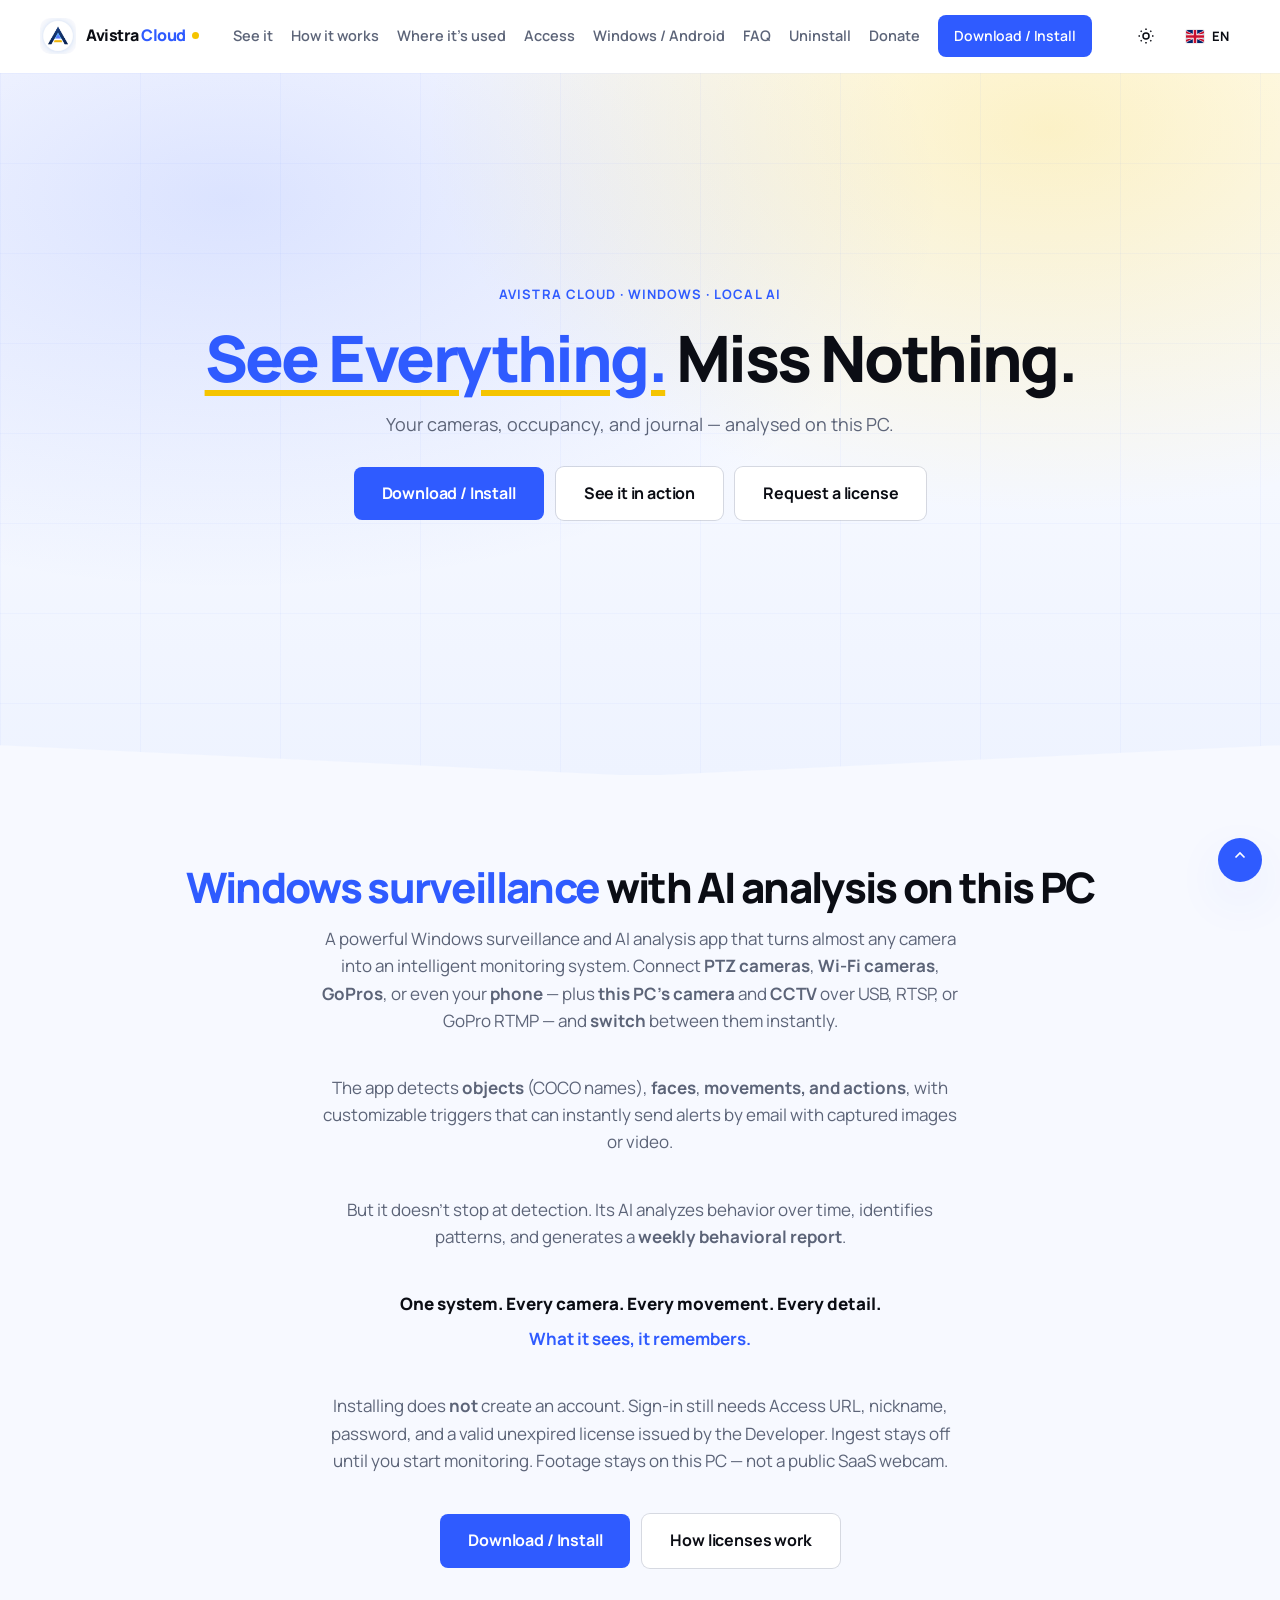
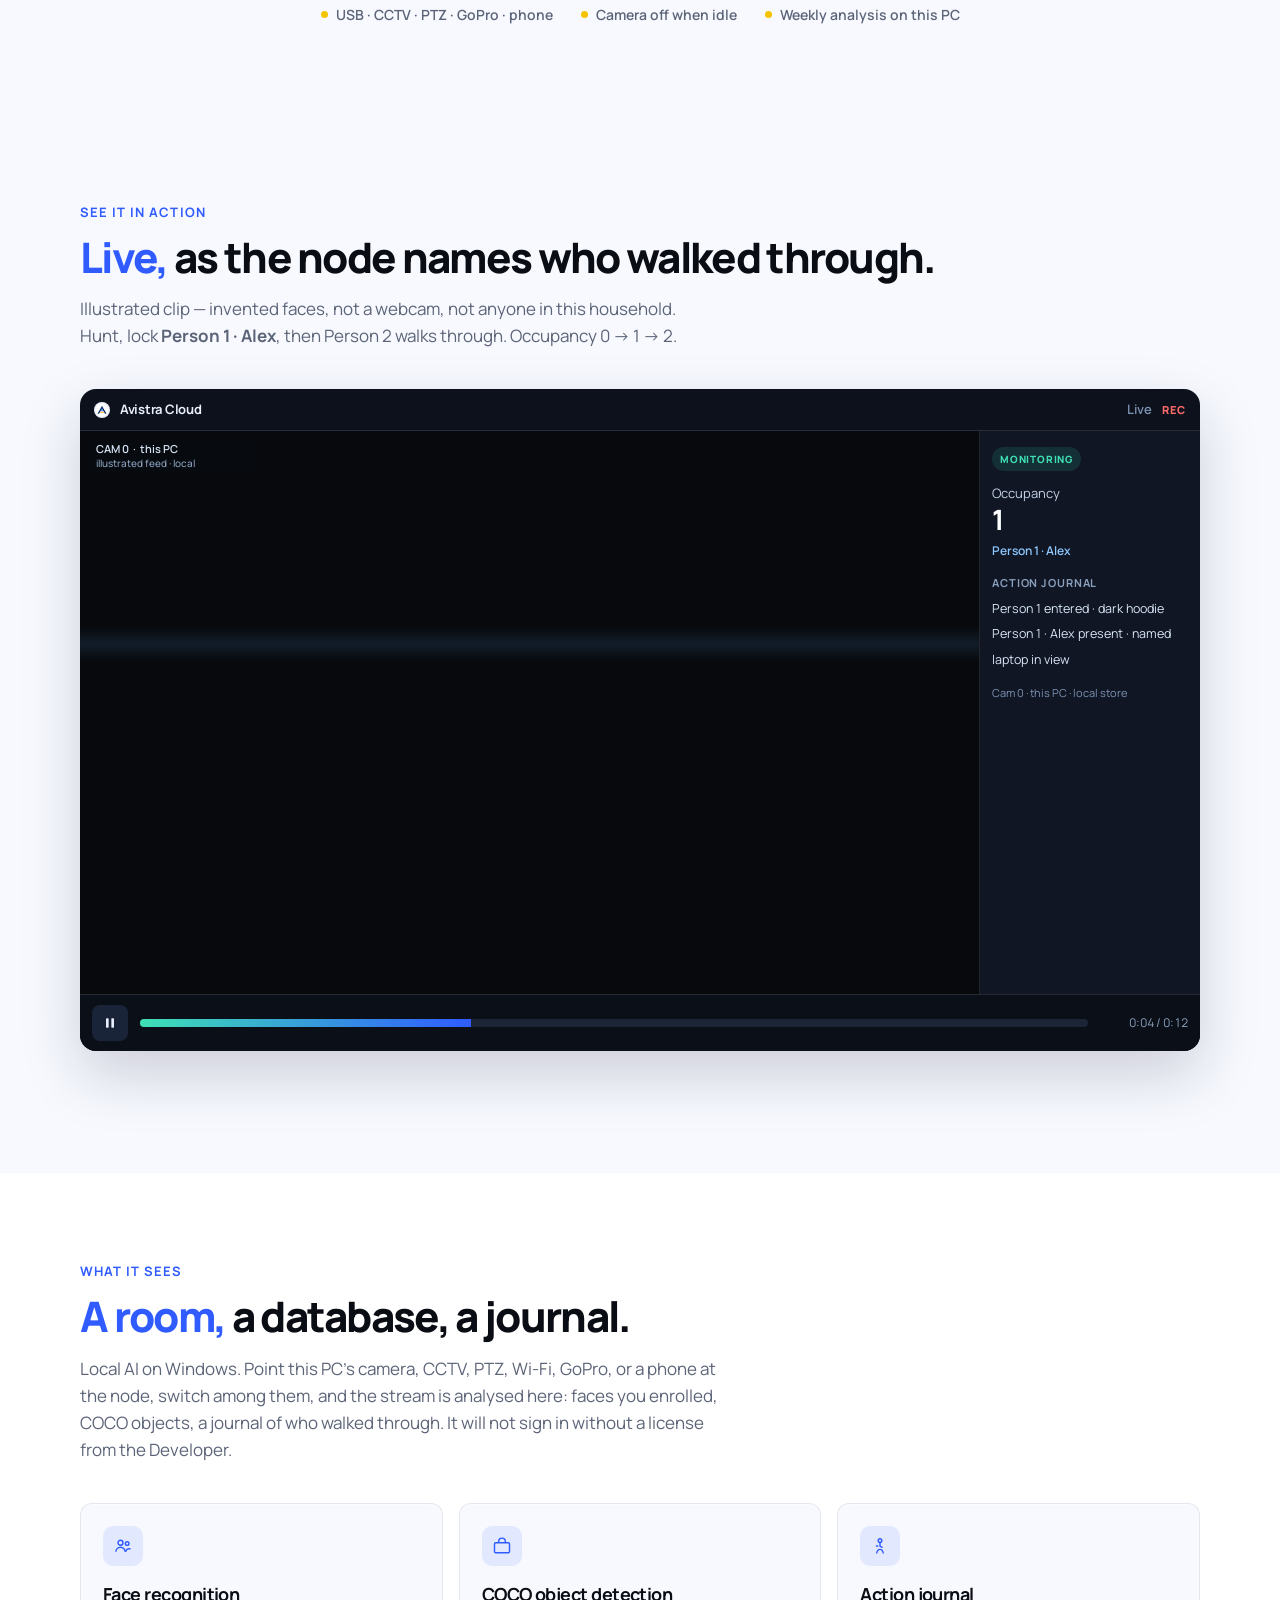
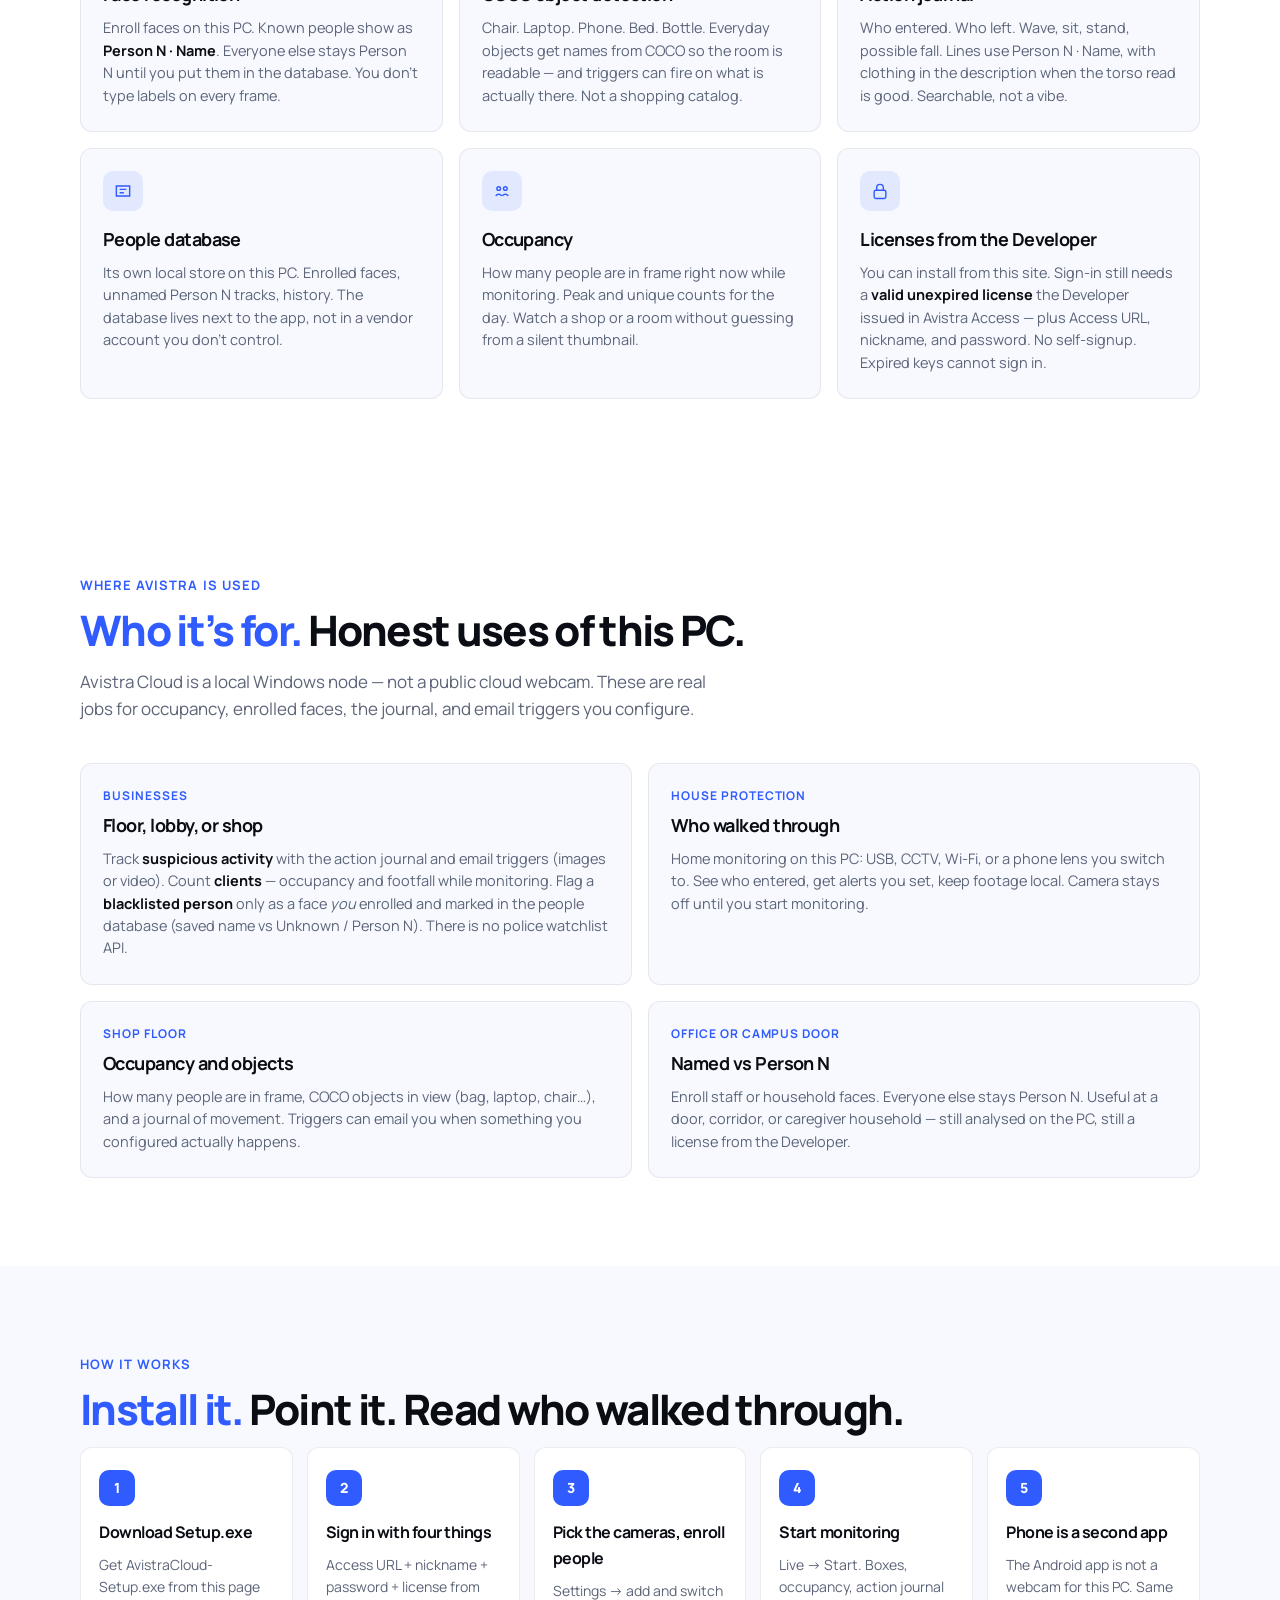
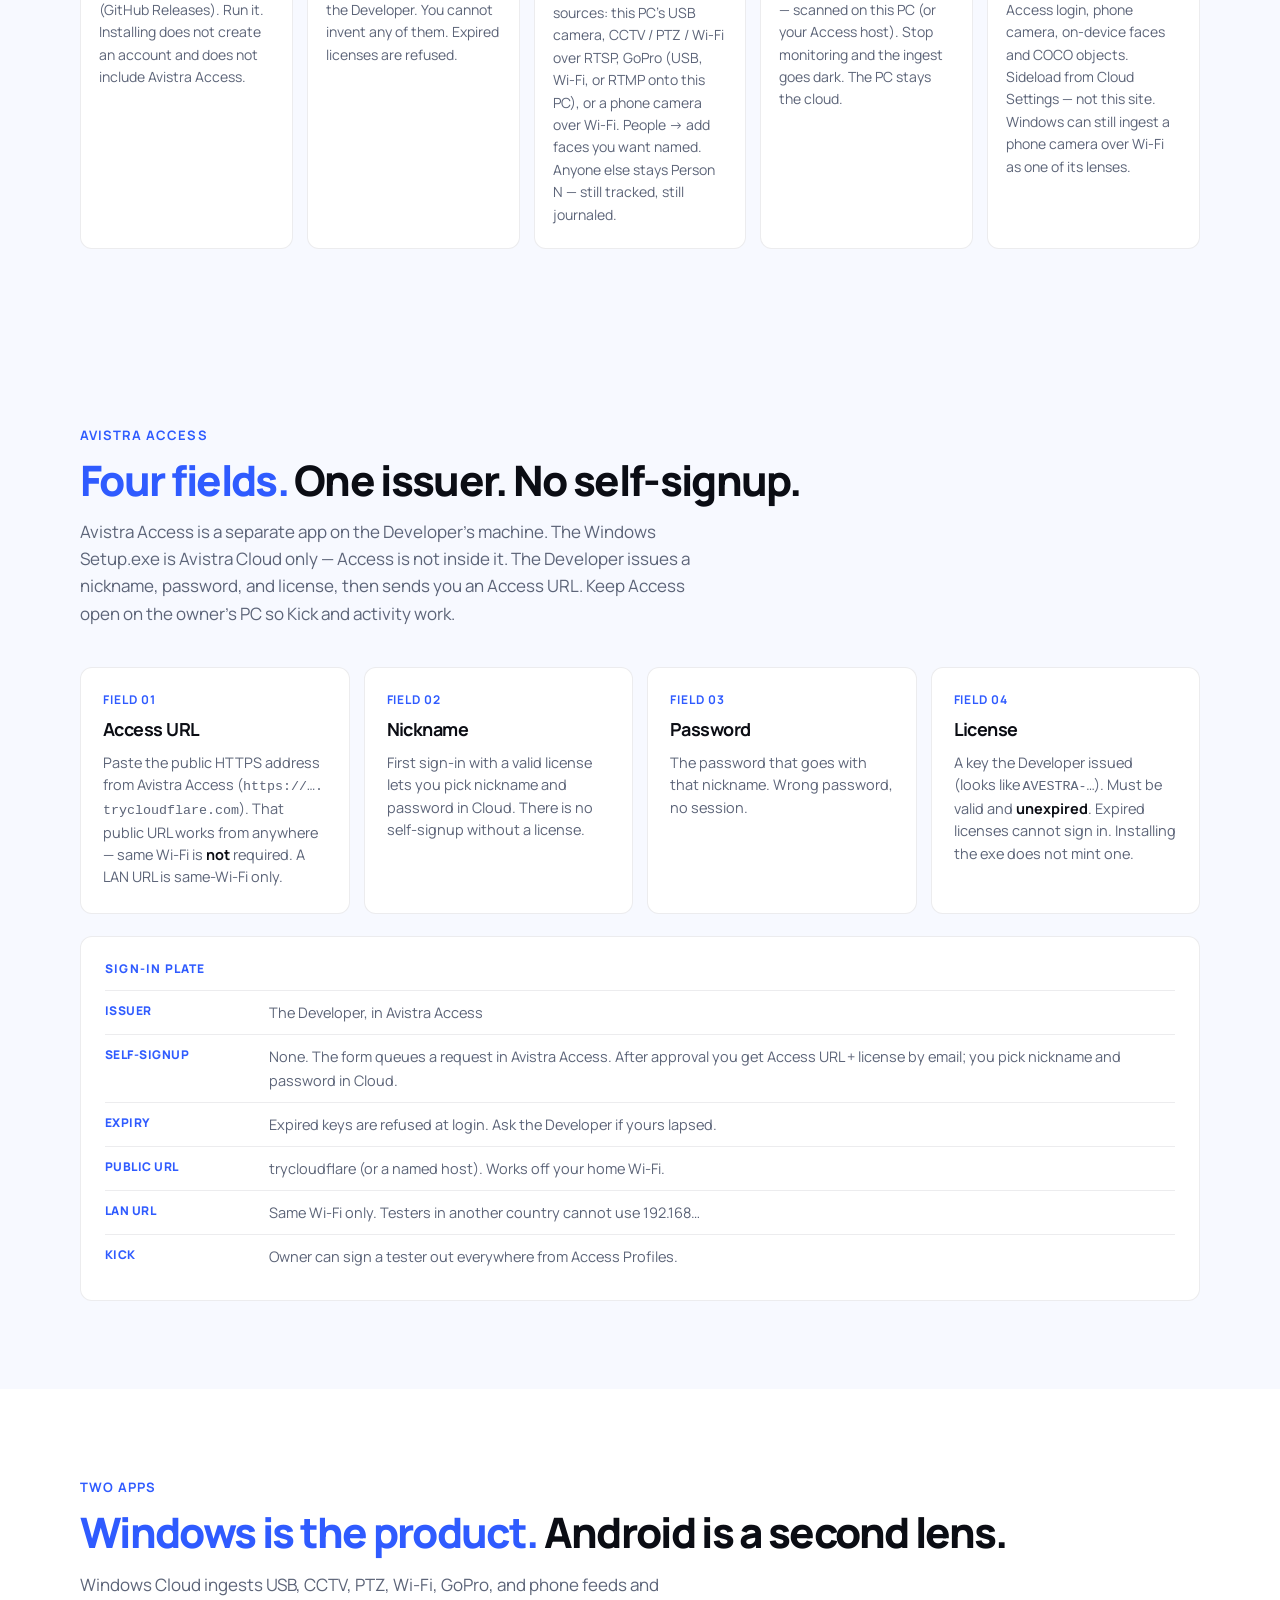
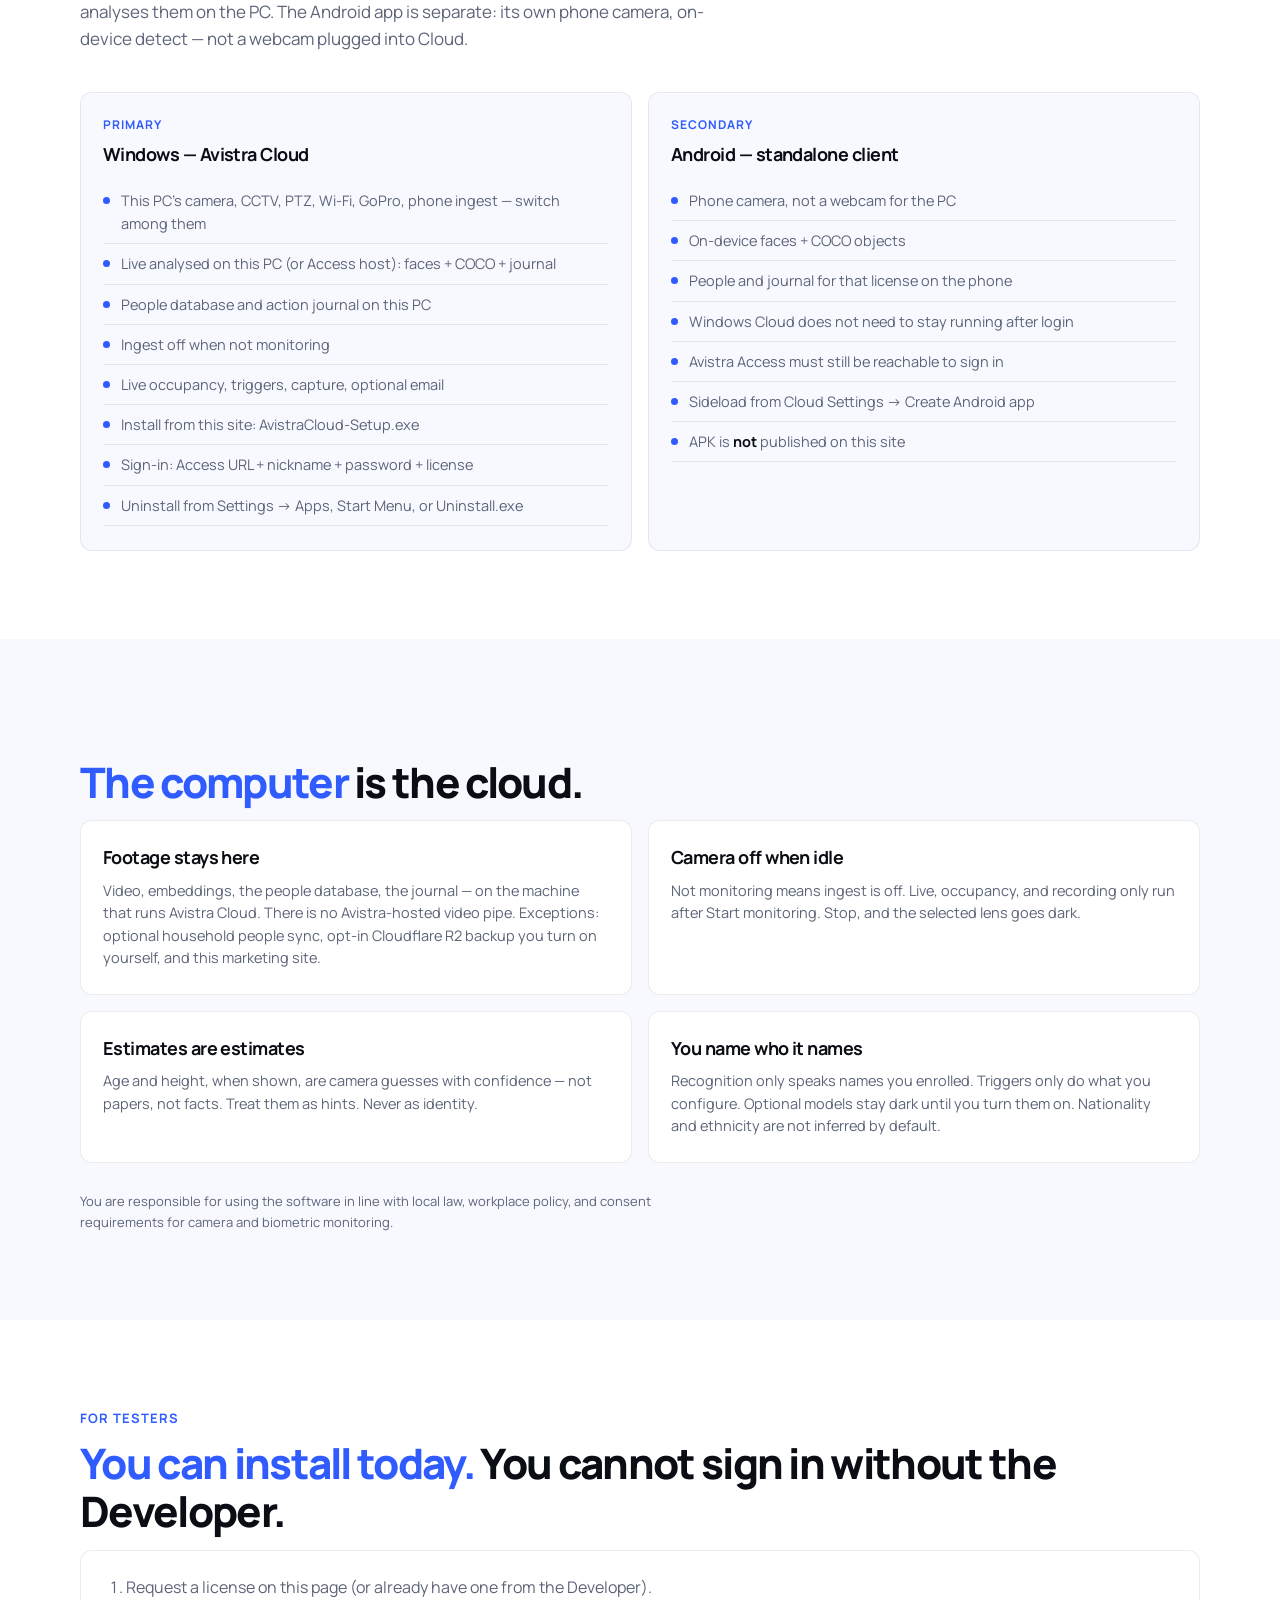
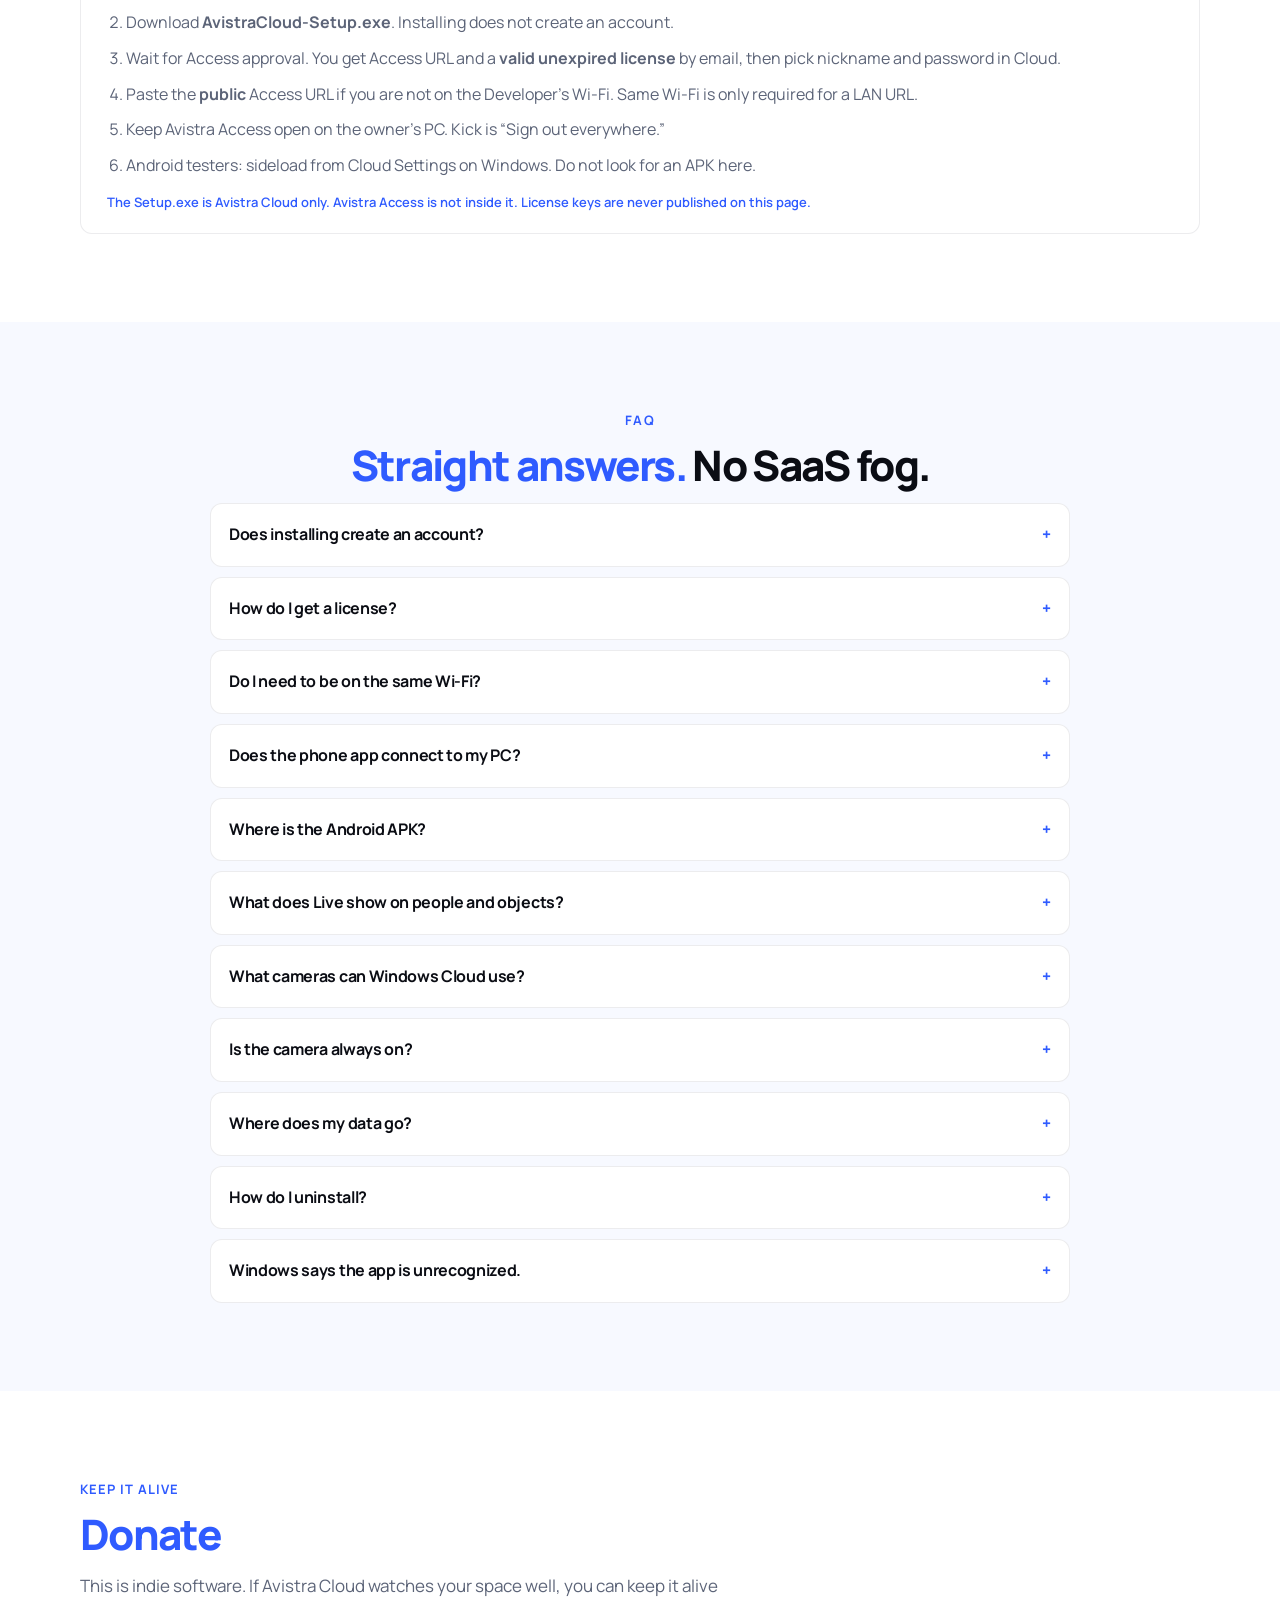
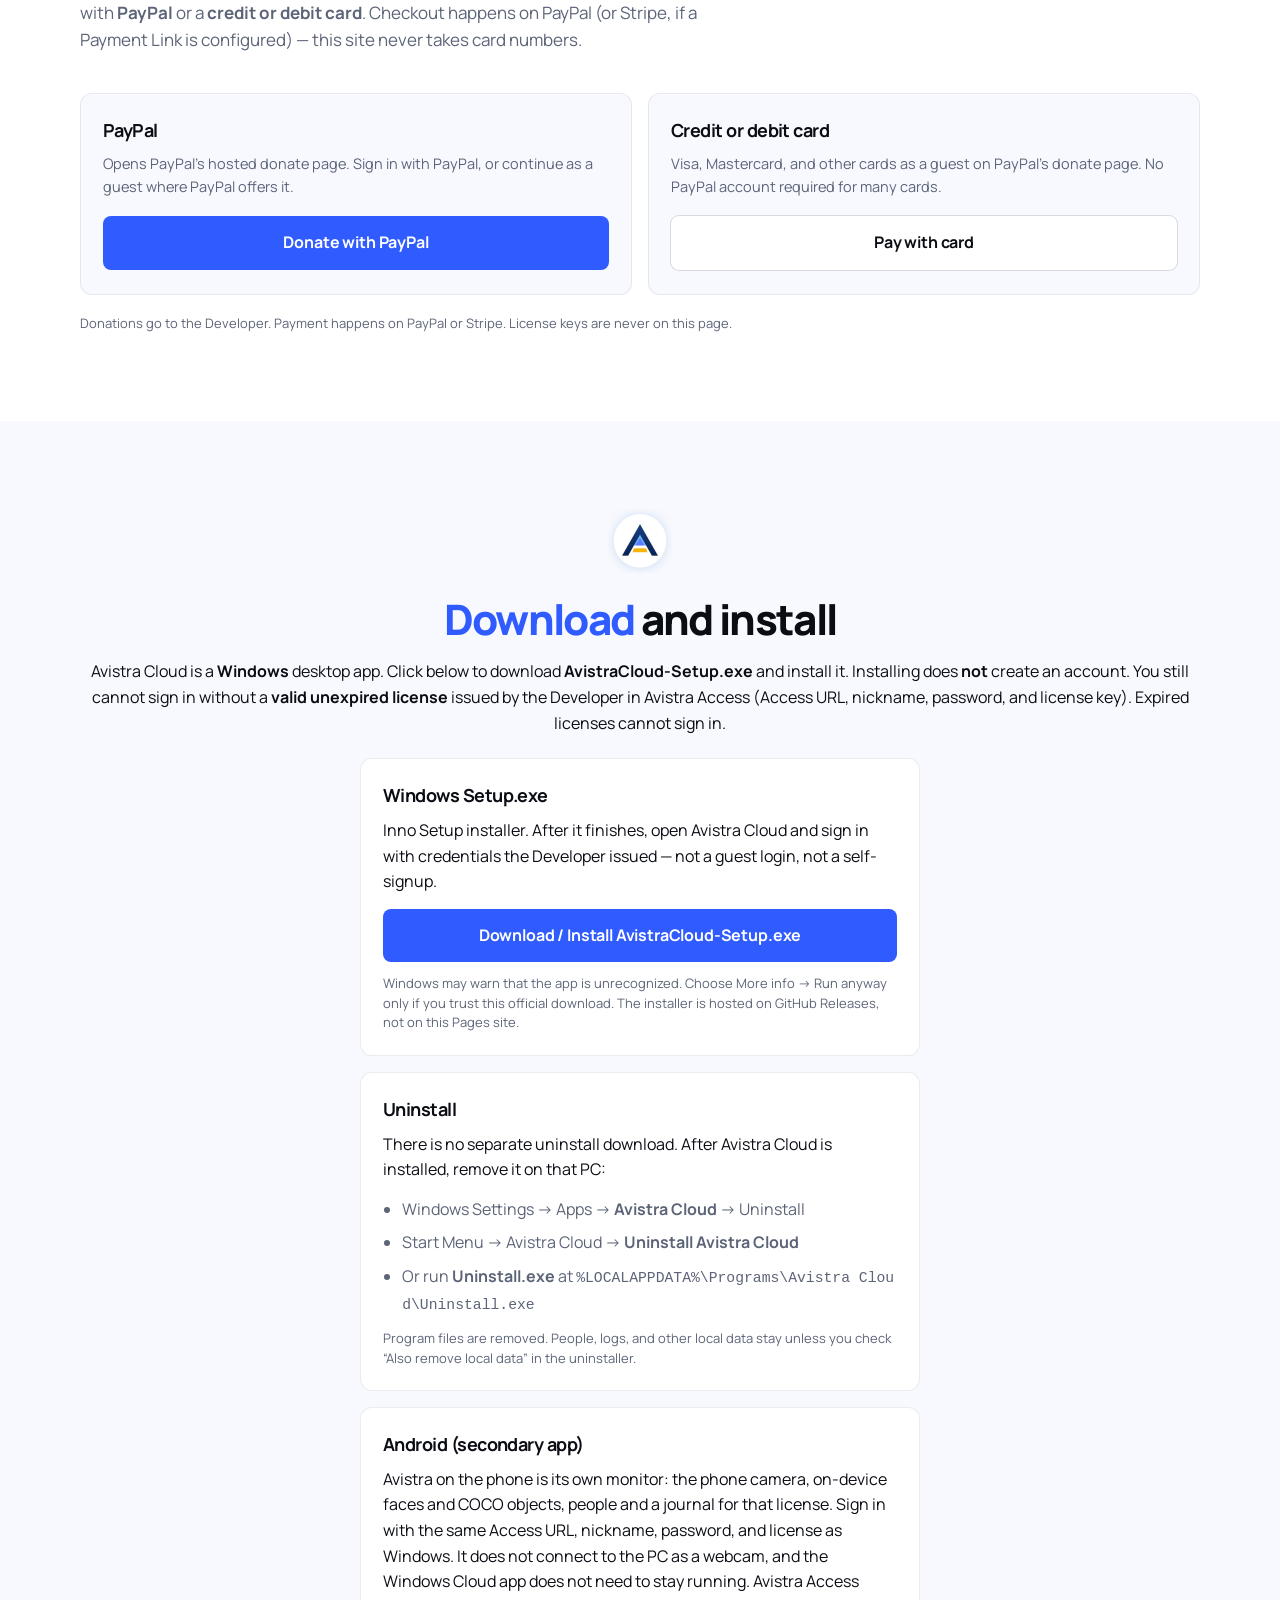
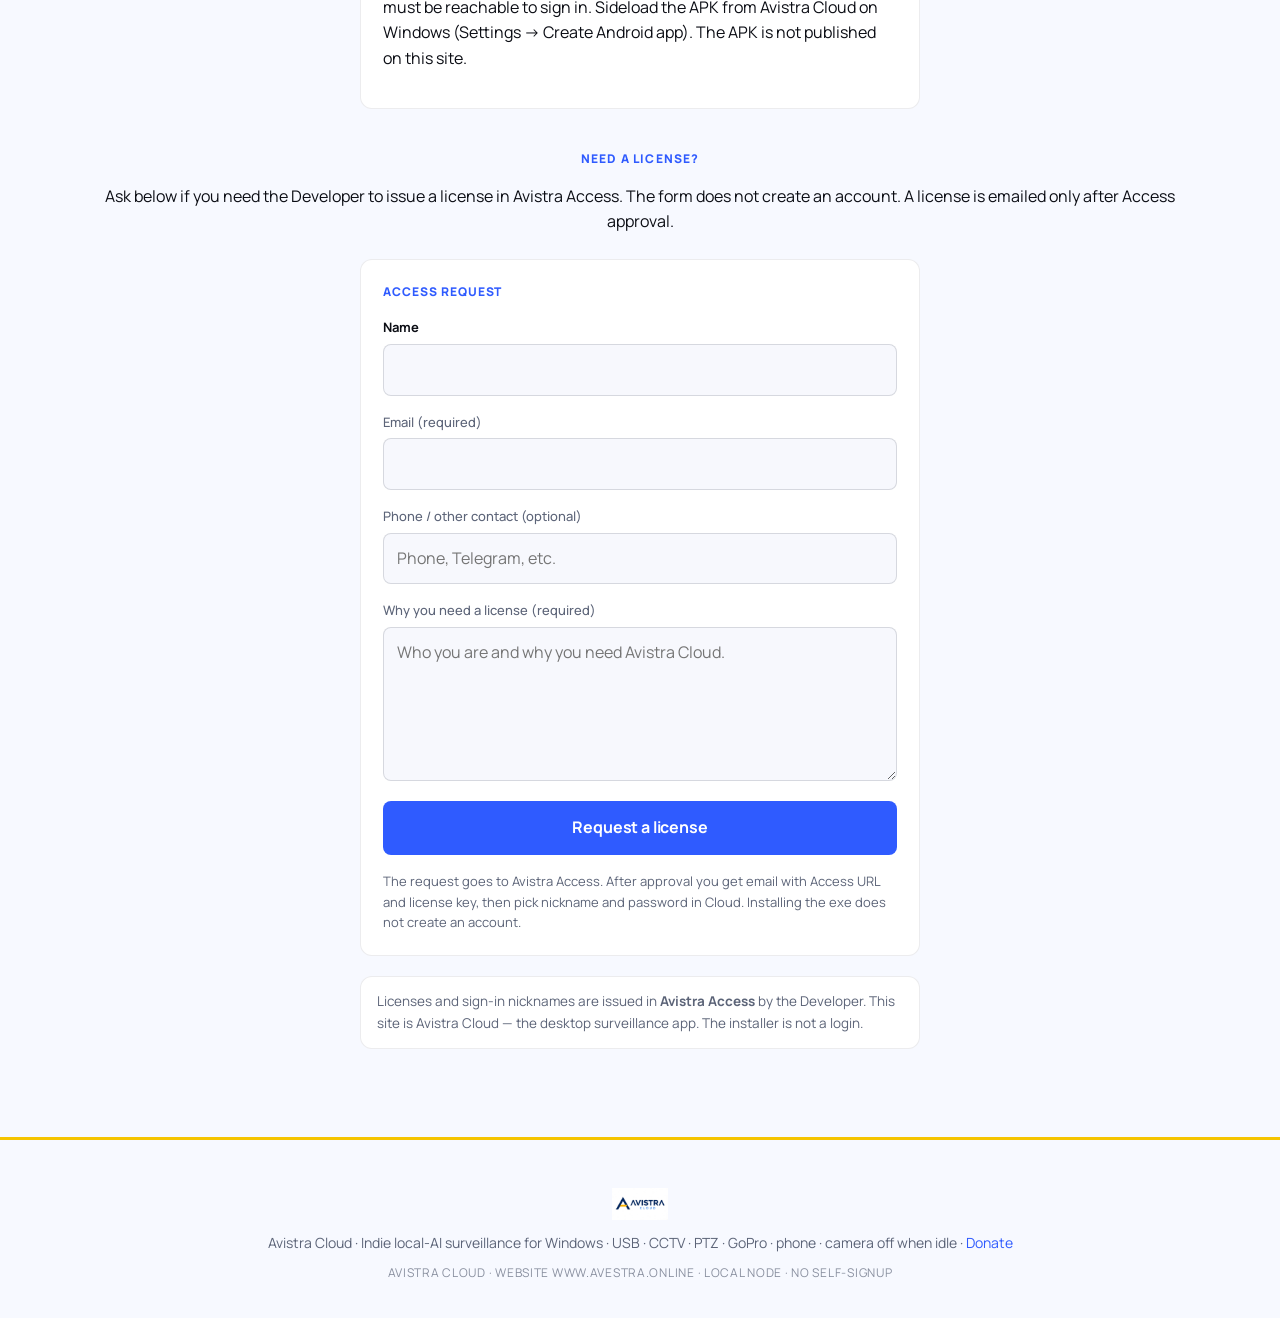
==== index.html @ 626db291 "Remove the mountain AVISTRA CLOUD banner from the homepage hero. Co-authored-by: Cursor <cursoragent" ====
<!DOCTYPE html>
<html lang="en" data-theme="light" data-lang="en">
<head>
  <meta charset="utf-8">
  <meta name="viewport" content="width=device-width, initial-scale=1">
  <title>Avistra Cloud — See Everything. Miss Nothing.</title>
  <meta name="description" content="See Everything. Miss Nothing. Windows surveillance that connects this PC’s camera, CCTV, PTZ, Wi‑Fi, GoPro, and phone — then analyses faces, COCO objects, and actions on the PC. Weekly report. License from the Developer.">
  <meta name="theme-color" content="#2f5bff">
  <link rel="canonical" href="https://www.avestra.online/">
  <meta property="og:title" content="Avistra Cloud — See Everything. Miss Nothing.">
  <meta property="og:description" content="One system. Every camera. Every movement. Every detail. PTZ, Wi‑Fi, GoPro, phone, CCTV, this PC’s camera — analysed on the PC, not a public SaaS webcam.">
  <meta property="og:url" content="https://www.avestra.online/">
  <meta property="og:image" content="https://www.avestra.online/assets/avistra-icon.png">
  <meta property="og:type" content="website">
  <meta property="og:site_name" content="Avistra Cloud">
  <meta name="twitter:card" content="summary">
  <meta name="twitter:image" content="https://www.avestra.online/assets/avistra-icon.png">
  <meta name="twitter:title" content="Avistra Cloud — See Everything. Miss Nothing.">
  <meta name="twitter:description" content="What it sees, it remembers. Switch cameras. Analyse on the PC. Weekly behavioral report. License from the Developer.">
  <link rel="icon" href="assets/favicon.ico">
  <link rel="apple-touch-icon" href="assets/avistra-icon.png" data-brand-icon>
  <link rel="preconnect" href="https://fonts.googleapis.com">
  <link rel="preconnect" href="https://fonts.gstatic.com" crossorigin>
  <link rel="stylesheet" href="https://fonts.googleapis.com/css2?family=Manrope:wght@400;500;600;700;800&display=swap">
  <link rel="stylesheet" href="styles.css?v=ui-20260922plain">
  <script>
    (function () {
      try {
        var q = new URLSearchParams(location.search).get("lang");
        var l = (q && /^(en|az|ru)$/.test(q)) ? q : (localStorage.getItem("avestra-lang") || "en");
        if (!/^(en|az|ru)$/.test(l)) l = "en";
        document.documentElement.lang = l;
        document.documentElement.dataset.lang = l;
        var th = localStorage.getItem("avestra-theme");
        document.documentElement.dataset.theme = (th === "dark" || th === "light") ? th : "light";
      } catch (e) {
        document.documentElement.dataset.theme = "light";
      }
    })();
  </script>
  <script>document.documentElement.classList.add("js");</script>
</head>
<body>
  <a class="skip" href="#main" data-i18n="skip">Skip to content</a>

  <header class="nav">
    <div class="nav-inner">
      <a class="brand" href="#top">
        <img data-brand-icon src="assets/avistra-icon.png" width="36" height="36" alt="">
        <span>Avistra <em>Cloud</em></span>
      </a>
      <nav class="links">
        <a href="#watch" data-i18n="nav.see">See it</a>
        <a href="#how" data-i18n="nav.how">How it works</a>
        <a href="#uses" data-i18n="nav.uses">Where it’s used</a>
        <a href="#access" data-i18n="nav.access">Access</a>
        <a href="#clients" data-i18n="nav.clients">Windows / Android</a>
        <a href="#faq" data-i18n="nav.faq">FAQ</a>
        <a href="#uninstall" data-i18n="nav.uninstall">Uninstall</a>
        <a href="#donate" data-i18n="nav.donate">Donate</a>
        <a class="btn small primary" href="#get" data-i18n="nav.download">Download / Install</a>
      </nav>
      <div class="nav-tools">
        <button class="theme-btn" type="button" data-theme-toggle data-i18n-aria="nav.themeLight" aria-label="Switch to dark theme">
          <svg class="icon-moon" viewBox="0 0 24 24" fill="none" stroke="currentColor" stroke-width="2" aria-hidden="true"><circle cx="12" cy="12" r="4"/><path d="M12 2v2M12 20v2M4.9 4.9l1.4 1.4M17.7 17.7l1.4 1.4M2 12h2M20 12h2M4.9 19.1l1.4-1.4M17.7 6.3l1.4-1.4"/></svg>
          <svg class="icon-sun" viewBox="0 0 24 24" fill="none" stroke="currentColor" stroke-width="2" aria-hidden="true"><path d="M21 14.3A7.5 7.5 0 1 1 9.7 3 9 9 0 0 0 21 14.3z"/></svg>
        </button>
        <div class="lang" data-lang-switch>
          <button class="lang-btn" type="button" data-lang-toggle data-i18n-aria="nav.lang" aria-haspopup="listbox" aria-expanded="false">
            <span class="lang-flag" data-lang-flag data-flag="en"></span>
            <span data-lang-code>EN</span>
          </button>
          <ul class="lang-menu" role="listbox">
            <li><button type="button" data-set-lang="en"><span class="lang-flag" data-flag="en"></span> English</button></li>
            <li><button type="button" data-set-lang="az"><span class="lang-flag" data-flag="az"></span> Azərbaycan</button></li>
            <li><button type="button" data-set-lang="ru"><span class="lang-flag" data-flag="ru"></span> Русский</button></li>
          </ul>
        </div>
        <button class="menu" type="button" data-i18n-aria="nav.menu" aria-expanded="false" aria-label="Open menu">
          <span></span><span></span>
        </button>
      </div>
    </div>
  </header>

  <main id="main">
    <section class="hero" id="top">
      <div class="hero-wall" aria-hidden="true"></div>
      <div class="hero-copy">
        <p class="kicker" data-i18n="hero.kicker">Avistra Cloud · Windows · local AI</p>
        <h1>
          <span class="accent" data-i18n="hero.titleAccent">See Everything.</span>
          <span data-i18n="hero.titleRest">Miss Nothing.</span>
        </h1>
        <p class="lede" data-i18n="hero.lede">Your cameras, occupancy, and journal — analysed on this PC.</p>
        <div class="cta-row">
          <a class="btn primary" href="#get" data-i18n="hero.cta">Download / Install</a>
          <a class="btn" href="#watch" data-i18n="hero.see">See it in action</a>
          <a class="btn" href="#form" data-i18n="hero.cta2">Request a license</a>
        </div>
      </div>
      <div class="hero-v" aria-hidden="true"></div>
    </section>

    <section class="section center" id="intro">
      <div class="wrap">
        <h2 class="reveal">
          <span class="accent" data-i18n="intro.titleAccent">Windows surveillance</span>
          <span data-i18n="intro.titleRest">with AI analysis on this PC</span>
        </h2>
        <p class="section-lead reveal" data-i18n="intro.body">
          A powerful Windows surveillance and AI analysis app that turns almost any camera into an intelligent monitoring system. Connect <strong>PTZ cameras</strong>, <strong>Wi‑Fi cameras</strong>, <strong>GoPros</strong>, or even your <strong>phone</strong> — plus <strong>this PC’s camera</strong> and <strong>CCTV</strong> over USB, RTSP, or GoPro RTMP — and <strong>switch</strong> between them instantly.
        </p>
        <p class="section-lead reveal" data-i18n="intro.body2">
          The app detects <strong>objects</strong> (COCO names), <strong>faces</strong>, <strong>movements, and actions</strong>, with customizable triggers that can instantly send alerts by email with captured images or video.
        </p>
        <p class="section-lead reveal" data-i18n="intro.body3">
          But it doesn’t stop at detection. Its AI analyzes behavior over time, identifies patterns, and generates a <strong>weekly behavioral report</strong>.
        </p>
        <p class="section-lead reveal" style="font-weight:800;color:var(--text);margin-bottom:8px" data-i18n="intro.end">One system. Every camera. Every movement. Every detail.</p>
        <p class="section-lead reveal" style="color:var(--blue);font-weight:700" data-i18n="intro.remember">What it sees, it remembers.</p>
        <p class="section-lead reveal" data-i18n="intro.license">
          Installing does <strong>not</strong> create an account. Sign-in still needs Access URL, nickname, password, and a valid unexpired license issued by the Developer. Ingest stays off until you start monitoring. Footage stays on this PC — not a public SaaS webcam.
        </p>
        <div class="cta-row center reveal" style="justify-content:center">
          <a class="btn primary" href="#get" data-i18n="hero.cta">Download / Install</a>
          <a class="btn" href="#access" data-i18n="intro.more">How licenses work</a>
        </div>
        <ul class="facts reveal">
          <li data-i18n="facts.cameras">USB · CCTV · PTZ · GoPro · phone</li>
          <li data-i18n="facts.idle">Camera off when idle</li>
          <li data-i18n="facts.weekly">Weekly analysis on this PC</li>
        </ul>
      </div>
    </section>

    <section class="section" id="watch">
      <div class="wrap">
        <p class="kicker reveal" data-i18n="demo.kicker">See it in action</p>
        <h2 class="reveal">
          <span class="accent" data-i18n="demo.titleAccent">Live,</span>
          <span data-i18n="demo.titleRest">as the node names who walked through.</span>
        </h2>
        <p class="section-lead reveal" data-i18n="demo.lead">
          Illustrated clip — invented faces, not a webcam, not anyone in this household. Hunt, lock <strong>Person 1 · Alex</strong>, then Person 2 walks through. Occupancy 0 → 1 → 2.
        </p>
        <div class="player reveal" data-demo>
          <div class="monitor">
            <div class="monitor-bar">
              <img data-brand-icon src="assets/avistra-icon.png" width="16" height="16" alt="">
              <strong data-i18n="demo.app">Avistra Cloud</strong>
              <span class="live-dot" data-i18n="demo.live">Live</span>
              <span class="rec" data-demo-rec data-on="1">REC</span>
            </div>
            <div class="player-body">
              <div class="player-feed">
                <canvas data-demo-canvas width="960" height="600" aria-label="Illustrated Avistra Live demo"></canvas>
              </div>
              <aside class="side">
                <span class="pill on" data-i18n="demo.monitoring">MONITORING</span>
                <p class="occ-line"><span data-i18n="demo.occupancy">Occupancy</span> <strong data-demo-occ>0</strong></p>
                <p class="ticker" data-demo-ticker></p>
                <h3 data-i18n="demo.journal">ACTION JOURNAL</h3>
                <ul data-demo-journal></ul>
                <p class="cam-line" data-i18n="demo.cam">Cam 0 · this PC · local store</p>
              </aside>
            </div>
            <div class="player-controls">
              <button type="button" class="play" data-demo-play data-playing="1" data-i18n-aria="demo.pause" aria-label="Pause demo">
                <svg class="ico-pause" viewBox="0 0 24 24" aria-hidden="true"><rect x="6" y="5" width="4" height="14" rx="1"/><rect x="14" y="5" width="4" height="14" rx="1"/></svg>
                <svg class="ico-play" viewBox="0 0 24 24" aria-hidden="true"><path d="M8 5v14l12-7z"/></svg>
              </button>
              <button type="button" class="scrub" data-demo-scrub aria-label="Scrub demo">
                <span></span>
              </button>
              <span class="clock" data-demo-time>0:00 / 0:12</span>
            </div>
          </div>
        </div>
        <p class="demo-note reveal" data-i18n="demo.note">Fictional generated people. Not a live camera. Not stock photos of real individuals.</p>
      </div>
    </section>

    <section id="features" class="section alt">
      <div class="wrap">
        <p class="kicker reveal" data-i18n="features.kicker">What it sees</p>
        <h2 class="reveal">
          <span class="accent" data-i18n="features.titleAccent">A room,</span>
          <span data-i18n="features.titleRest">a database, a journal.</span>
        </h2>
        <p class="section-lead reveal" data-i18n="features.lead">
          Local AI on Windows. Point this PC’s camera, CCTV, PTZ, Wi‑Fi, GoPro, or a phone at the node, switch among them, and the stream is analysed here: faces you enrolled, COCO objects, a journal of who walked through. It will not sign in without a license from the Developer.
        </p>
        <div class="grid">
          <article class="card reveal">
            <span class="icon" aria-hidden="true"><svg viewBox="0 0 24 24" fill="none" stroke="currentColor" stroke-width="1.7"><circle cx="9" cy="8" r="3"/><path d="M3.5 19a5.5 5.5 0 0 1 11 0"/><circle cx="17" cy="9" r="2.2"/><path d="M15.2 19a4.2 4.2 0 0 1 5.8-3.4"/></svg></span>
            <h3 data-i18n="features.faceTitle">Face recognition</h3>
            <p data-i18n="features.face">Enroll faces on this PC. Known people show as <strong>Person N · Name</strong>. Everyone else stays Person N until you put them in the database. You don’t type labels on every frame.</p>
          </article>
          <article class="card reveal">
            <span class="icon" aria-hidden="true"><svg viewBox="0 0 24 24" fill="none" stroke="currentColor" stroke-width="1.7"><rect x="3" y="8" width="18" height="12" rx="1.5"/><path d="M8 8V6.5A4 4 0 0 1 16 6.5V8"/></svg></span>
            <h3 data-i18n="features.cocoTitle">COCO object detection</h3>
            <p data-i18n="features.coco">Chair. Laptop. Phone. Bed. Bottle. Everyday objects get names from COCO so the room is readable — and triggers can fire on what is actually there. Not a shopping catalog.</p>
          </article>
          <article class="card reveal">
            <span class="icon" aria-hidden="true"><svg viewBox="0 0 24 24" fill="none" stroke="currentColor" stroke-width="1.7"><circle cx="12" cy="5.5" r="2.2"/><path d="M12 8v4l3 2"/><path d="M8 21c.4-3.2 2-5 4-5s3.6 1.8 4 5"/><path d="M7 12h3"/></svg></span>
            <h3 data-i18n="features.journalTitle">Action journal</h3>
            <p data-i18n="features.journal">Who entered. Who left. Wave, sit, stand, possible fall. Lines use Person N · Name, with clothing in the description when the torso read is good. Searchable, not a vibe.</p>
          </article>
          <article class="card reveal">
            <span class="icon" aria-hidden="true"><svg viewBox="0 0 24 24" fill="none" stroke="currentColor" stroke-width="1.7"><path d="M4 6h16v12H4z"/><path d="M8 10h8M8 14h5"/></svg></span>
            <h3 data-i18n="features.peopleTitle">People database</h3>
            <p data-i18n="features.people">Its own local store on this PC. Enrolled faces, unnamed Person N tracks, history. The database lives next to the app, not in a vendor account you don’t control.</p>
          </article>
          <article class="card reveal">
            <span class="icon" aria-hidden="true"><svg viewBox="0 0 24 24" fill="none" stroke="currentColor" stroke-width="1.7"><circle cx="8" cy="9" r="2.2"/><circle cx="16" cy="9" r="2.2"/><path d="M4.5 18a4 4 0 0 1 7 0M12.5 18a4 4 0 0 1 7 0"/></svg></span>
            <h3 data-i18n="features.occTitle">Occupancy</h3>
            <p data-i18n="features.occ">How many people are in frame right now while monitoring. Peak and unique counts for the day. Watch a shop or a room without guessing from a silent thumbnail.</p>
          </article>
          <article class="card reveal">
            <span class="icon" aria-hidden="true"><svg viewBox="0 0 24 24" fill="none" stroke="currentColor" stroke-width="1.7"><rect x="5" y="11" width="14" height="10" rx="2"/><path d="M8 11V8a4 4 0 0 1 8 0v3"/></svg></span>
            <h3 data-i18n="features.licenseTitle">Licenses from the Developer</h3>
            <p data-i18n="features.license">You can install from this site. Sign-in still needs a <strong>valid unexpired license</strong> the Developer issued in Avistra Access — plus Access URL, nickname, and password. No self-signup. Expired keys cannot sign in.</p>
          </article>
        </div>
      </div>
    </section>

    <section id="uses" class="section alt">
      <div class="wrap">
        <p class="kicker reveal" data-i18n="uses.kicker">Where Avistra is used</p>
        <h2 class="reveal">
          <span class="accent" data-i18n="uses.titleAccent">Who it’s for.</span>
          <span data-i18n="uses.titleRest">Honest uses of this PC.</span>
        </h2>
        <p class="section-lead reveal" data-i18n="uses.lead">
          Avistra Cloud is a local Windows node — not a public cloud webcam. These are real jobs for occupancy, enrolled faces, the journal, and email triggers you configure.
        </p>
        <div class="grid uses-grid">
          <article class="card reveal">
            <span class="use-kicker" data-i18n="uses.bizKicker">Businesses</span>
            <h3 data-i18n="uses.bizTitle">Floor, lobby, or shop</h3>
            <p data-i18n="uses.biz">Track <strong>suspicious activity</strong> with the action journal and email triggers (images or video). Count <strong>clients</strong> — occupancy and footfall while monitoring. Flag a <strong>blacklisted person</strong> only as a face <em>you</em> enrolled and marked in the people database (saved name vs Unknown / Person N). There is no police watchlist API.</p>
          </article>
          <article class="card reveal">
            <span class="use-kicker" data-i18n="uses.homeKicker">House protection</span>
            <h3 data-i18n="uses.homeTitle">Who walked through</h3>
            <p data-i18n="uses.home">Home monitoring on this PC: USB, CCTV, Wi‑Fi, or a phone lens you switch to. See who entered, get alerts you set, keep footage local. Camera stays off until you start monitoring.</p>
          </article>
          <article class="card reveal">
            <span class="use-kicker" data-i18n="uses.shopKicker">Shop floor</span>
            <h3 data-i18n="uses.shopTitle">Occupancy and objects</h3>
            <p data-i18n="uses.shop">How many people are in frame, COCO objects in view (bag, laptop, chair…), and a journal of movement. Triggers can email you when something you configured actually happens.</p>
          </article>
          <article class="card reveal">
            <span class="use-kicker" data-i18n="uses.doorKicker">Office or campus door</span>
            <h3 data-i18n="uses.doorTitle">Named vs Person N</h3>
            <p data-i18n="uses.door">Enroll staff or household faces. Everyone else stays Person N. Useful at a door, corridor, or caregiver household — still analysed on the PC, still a license from the Developer.</p>
          </article>
        </div>
      </div>
    </section>

    <section id="how" class="section">
      <div class="wrap">
        <p class="kicker reveal" data-i18n="how.kicker">How it works</p>
        <h2 class="reveal">
          <span class="accent" data-i18n="how.titleAccent">Install it.</span>
          <span data-i18n="how.titleRest">Point it. Read who walked through.</span>
        </h2>
        <ol class="steps">
          <li class="reveal"><span>1</span><h3 data-i18n="how.s1t">Download Setup.exe</h3><p data-i18n="how.s1">Get AvistraCloud-Setup.exe from this page (GitHub Releases). Run it. Installing does not create an account and does not include Avistra Access.</p></li>
          <li class="reveal"><span>2</span><h3 data-i18n="how.s2t">Sign in with four things</h3><p data-i18n="how.s2">Access URL + nickname + password + license from the Developer. You cannot invent any of them. Expired licenses are refused.</p></li>
          <li class="reveal"><span>3</span><h3 data-i18n="how.s3t">Pick the cameras, enroll people</h3><p data-i18n="how.s3">Settings → add and switch sources: this PC’s USB camera, CCTV / PTZ / Wi‑Fi over RTSP, GoPro (USB, Wi‑Fi, or RTMP onto this PC), or a phone camera over Wi‑Fi. People → add faces you want named. Anyone else stays Person N — still tracked, still journaled.</p></li>
          <li class="reveal"><span>4</span><h3 data-i18n="how.s4t">Start monitoring</h3><p data-i18n="how.s4">Live → Start. Boxes, occupancy, action journal — scanned on this PC (or your Access host). Stop monitoring and the ingest goes dark. The PC stays the cloud.</p></li>
          <li class="reveal"><span>5</span><h3 data-i18n="how.s5t">Phone is a second app</h3><p data-i18n="how.s5">The Android app is not a webcam for this PC. Same Access login, phone camera, on-device faces and COCO objects. Sideload from Cloud Settings — not this site. Windows can still ingest a phone camera over Wi‑Fi as one of its lenses.</p></li>
        </ol>
      </div>
    </section>

    <section id="access" class="section">
      <div class="wrap">
        <p class="kicker reveal" data-i18n="access.kicker">Avistra Access</p>
        <h2 class="reveal">
          <span class="accent" data-i18n="access.titleAccent">Four fields.</span>
          <span data-i18n="access.titleRest">One issuer. No self-signup.</span>
        </h2>
        <p class="section-lead reveal" data-i18n="access.lead">
          Avistra Access is a separate app on the Developer’s machine. The Windows Setup.exe is Avistra Cloud only — Access is not inside it. The Developer issues a nickname, password, and license, then sends you an Access URL. Keep Access open on the owner’s PC so Kick and activity work.
        </p>
        <div class="cred-grid">
          <article class="card reveal">
            <span class="use-kicker" data-i18n="access.f1">Field 01</span>
            <h3 data-i18n="access.urlTitle">Access URL</h3>
            <p data-i18n="access.url">Paste the public HTTPS address from Avistra Access (<span class="mono">https://….trycloudflare.com</span>). That public URL works from anywhere — same Wi‑Fi is <strong>not</strong> required. A LAN URL is same-Wi‑Fi only.</p>
          </article>
          <article class="card reveal">
            <span class="use-kicker" data-i18n="access.f2">Field 02</span>
            <h3 data-i18n="access.nickTitle">Nickname</h3>
            <p data-i18n="access.nick">First sign-in with a valid license lets you pick nickname and password in Cloud. There is no self-signup without a license.</p>
          </article>
          <article class="card reveal">
            <span class="use-kicker" data-i18n="access.f3">Field 03</span>
            <h3 data-i18n="access.passTitle">Password</h3>
            <p data-i18n="access.pass">The password that goes with that nickname. Wrong password, no session.</p>
          </article>
          <article class="card reveal">
            <span class="use-kicker" data-i18n="access.f4">Field 04</span>
            <h3 data-i18n="access.licTitle">License</h3>
            <p data-i18n="access.lic">A key the Developer issued (looks like <span class="mono">AVESTRA-…</span>). Must be valid and <strong>unexpired</strong>. Expired licenses cannot sign in. Installing the exe does not mint one.</p>
          </article>
        </div>
        <div class="spec-plate reveal">
          <p class="spec-title" data-i18n="access.plate">Sign-in plate</p>
          <dl>
            <div><dt data-i18n="access.issuer">Issuer</dt><dd data-i18n="access.issuerV">The Developer, in Avistra Access</dd></div>
            <div><dt data-i18n="access.signup">Self-signup</dt><dd data-i18n="access.signupV">None. The form queues a request in Avistra Access. After approval you get Access URL + license by email; you pick nickname and password in Cloud.</dd></div>
            <div><dt data-i18n="access.expiry">Expiry</dt><dd data-i18n="access.expiryV">Expired keys are refused at login. Ask the Developer if yours lapsed.</dd></div>
            <div><dt data-i18n="access.pub">Public URL</dt><dd data-i18n="access.pubV">trycloudflare (or a named host). Works off your home Wi‑Fi.</dd></div>
            <div><dt data-i18n="access.lan">LAN URL</dt><dd data-i18n="access.lanV">Same Wi‑Fi only. Testers in another country cannot use 192.168…</dd></div>
            <div><dt data-i18n="access.kick">Kick</dt><dd data-i18n="access.kickV">Owner can sign a tester out everywhere from Access Profiles.</dd></div>
          </dl>
        </div>
      </div>
    </section>

    <section id="clients" class="section alt">
      <div class="wrap">
        <p class="kicker reveal" data-i18n="clients.kicker">Two apps</p>
        <h2 class="reveal">
          <span class="accent" data-i18n="clients.titleAccent">Windows is the product.</span>
          <span data-i18n="clients.titleRest">Android is a second lens.</span>
        </h2>
        <p class="section-lead reveal" data-i18n="clients.lead">Windows Cloud ingests USB, CCTV, PTZ, Wi‑Fi, GoPro, and phone feeds and analyses them on the PC. The Android app is separate: its own phone camera, on-device detect — not a webcam plugged into Cloud.</p>
        <div class="compare">
          <article class="card reveal">
            <span class="use-kicker" data-i18n="clients.primary">Primary</span>
            <h3 data-i18n="clients.winTitle">Windows — Avistra Cloud</h3>
            <ul class="ticks">
              <li data-i18n="clients.w1">This PC’s camera, CCTV, PTZ, Wi‑Fi, GoPro, phone ingest — switch among them</li>
              <li data-i18n="clients.w2">Live analysed on this PC (or Access host): faces + COCO + journal</li>
              <li data-i18n="clients.w3">People database and action journal on this PC</li>
              <li data-i18n="clients.w4">Ingest off when not monitoring</li>
              <li data-i18n="clients.w5">Live occupancy, triggers, capture, optional email</li>
              <li data-i18n="clients.w6">Install from this site: AvistraCloud-Setup.exe</li>
              <li data-i18n="clients.w7">Sign-in: Access URL + nickname + password + license</li>
              <li data-i18n="clients.w8">Uninstall from Settings → Apps, Start Menu, or Uninstall.exe</li>
            </ul>
          </article>
          <article class="card reveal">
            <span class="use-kicker" data-i18n="clients.secondary">Secondary</span>
            <h3 data-i18n="clients.andTitle">Android — standalone client</h3>
            <ul class="ticks">
              <li data-i18n="clients.a1">Phone camera, not a webcam for the PC</li>
              <li data-i18n="clients.a2">On-device faces + COCO objects</li>
              <li data-i18n="clients.a3">People and journal for that license on the phone</li>
              <li data-i18n="clients.a4">Windows Cloud does not need to stay running after login</li>
              <li data-i18n="clients.a5">Avistra Access must still be reachable to sign in</li>
              <li data-i18n="clients.a6">Sideload from Cloud Settings → Create Android app</li>
              <li data-i18n="clients.a7">APK is <strong>not</strong> published on this site</li>
            </ul>
          </article>
        </div>
      </div>
    </section>

    <section id="privacy" class="section">
      <div class="wrap">
        <p class="kicker reveal" data-i18n="privacy.kicker">On this PC</p>
        <h2 class="reveal">
          <span class="accent" data-i18n="privacy.titleAccent">The computer</span>
          <span data-i18n="privacy.titleRest">is the cloud.</span>
        </h2>
        <div class="privacy">
          <div class="card reveal">
            <h3 data-i18n="privacy.footageT">Footage stays here</h3>
            <p data-i18n="privacy.footage">Video, embeddings, the people database, the journal — on the machine that runs Avistra Cloud. There is no Avistra-hosted video pipe. Exceptions: optional household people sync, opt-in Cloudflare R2 backup you turn on yourself, and this marketing site.</p>
          </div>
          <div class="card reveal">
            <h3 data-i18n="privacy.idleT">Camera off when idle</h3>
            <p data-i18n="privacy.idle">Not monitoring means ingest is off. Live, occupancy, and recording only run after Start monitoring. Stop, and the selected lens goes dark.</p>
          </div>
          <div class="card reveal">
            <h3 data-i18n="privacy.estT">Estimates are estimates</h3>
            <p data-i18n="privacy.est">Age and height, when shown, are camera guesses with confidence — not papers, not facts. Treat them as hints. Never as identity.</p>
          </div>
          <div class="card reveal">
            <h3 data-i18n="privacy.nameT">You name who it names</h3>
            <p data-i18n="privacy.name">Recognition only speaks names you enrolled. Triggers only do what you configure. Optional models stay dark until you turn them on. Nationality and ethnicity are not inferred by default.</p>
          </div>
        </div>
        <p class="legal reveal" data-i18n="privacy.legal">You are responsible for using the software in line with local law, workplace policy, and consent requirements for camera and biometric monitoring.</p>
      </div>
    </section>

    <section id="testers" class="section alt">
      <div class="wrap">
        <p class="kicker reveal" data-i18n="testers.kicker">For testers</p>
        <h2 class="reveal">
          <span class="accent" data-i18n="testers.titleAccent">You can install today.</span>
          <span data-i18n="testers.titleRest">You cannot sign in without the Developer.</span>
        </h2>
        <div class="tester-card reveal">
          <ol>
            <li data-i18n="testers.l1">Request a license on this page (or already have one from the Developer).</li>
            <li data-i18n="testers.l2">Download <strong>AvistraCloud-Setup.exe</strong>. Installing does not create an account.</li>
            <li data-i18n="testers.l3">Wait for Access approval. You get Access URL and a <strong>valid unexpired license</strong> by email, then pick nickname and password in Cloud.</li>
            <li data-i18n="testers.l4">Paste the <strong>public</strong> Access URL if you are not on the Developer’s Wi‑Fi. Same Wi‑Fi is only required for a LAN URL.</li>
            <li data-i18n="testers.l5">Keep Avistra Access open on the owner’s PC. Kick is “Sign out everywhere.”</li>
            <li data-i18n="testers.l6">Android testers: sideload from Cloud Settings on Windows. Do not look for an APK here.</li>
          </ol>
          <p class="tester-note" data-i18n="testers.note">The Setup.exe is Avistra Cloud only. Avistra Access is not inside it. License keys are never published on this page.</p>
        </div>
      </div>
    </section>

    <section id="faq" class="section">
      <div class="wrap">
        <p class="kicker center reveal" data-i18n="faq.kicker">FAQ</p>
        <h2 class="center reveal">
          <span class="accent" data-i18n="faq.titleAccent">Straight answers.</span>
          <span data-i18n="faq.titleRest">No SaaS fog.</span>
        </h2>
        <div class="faq">
          <details class="reveal"><summary data-i18n="faq.q1">Does installing create an account?</summary><p data-i18n="faq.a1">No. Setup.exe puts Avistra Cloud on the PC. Sign-in still needs Access URL, nickname, password, and a valid unexpired license from the Developer. There is no self-signup.</p></details>
          <details class="reveal"><summary data-i18n="faq.q2">How do I get a license?</summary><p data-i18n="faq.a2">Ask with the form on this page. It queues a request in Avistra Access. After the Developer approves, you get email with Access URL and license key. You pick nickname and password in Cloud. The form does not generate a key by itself. Expired licenses cannot sign in.</p></details>
          <details class="reveal"><summary data-i18n="faq.q3">Do I need to be on the same Wi‑Fi?</summary><p data-i18n="faq.a3">Not if you use the public Access URL (trycloudflare, or a named host from Access). A LAN address is same-Wi‑Fi only. Testers in another country cannot use a 192.168… URL.</p></details>
          <details class="reveal"><summary data-i18n="faq.q4">Does the phone app connect to my PC?</summary><p data-i18n="faq.a4">No. Android is a standalone second client: phone camera, on-device faces and COCO objects, its own people list and journal for that license. It does not plug into Windows Cloud as a webcam. Windows Cloud can still ingest a phone camera over Wi‑Fi as one of its sources — that feed is analysed on the PC. Access still must be reachable for login.</p></details>
          <details class="reveal"><summary data-i18n="faq.q5">Where is the Android APK?</summary><p data-i18n="faq.a5">Not on this site. On Windows Avistra Cloud: Settings → Create Android app, then Start phone access and open /install on the phone.</p></details>
          <details class="reveal"><summary data-i18n="faq.q6">What does Live show on people and objects?</summary><p data-i18n="faq.a6">People: Person N, or Person N · Name once enrolled. Clothing can appear in the description (for example Person 1 · Alex, dark hoodie). Objects: COCO classes only — chair, laptop, phone, bed, and so on. Not brands, not made-up furniture names.</p></details>
          <details class="reveal"><summary data-i18n="faq.q7">What cameras can Windows Cloud use?</summary><p data-i18n="faq.a7">This PC’s USB camera, CCTVs, PTZ, and other Wi‑Fi / IP cameras over RTSP or HTTP, GoPro over USB, Wi‑Fi, or RTMP into this PC, and a phone camera over Wi‑Fi. You add named slots and switch among them. Live is analysed on the PC that runs Avistra Cloud (or your Access host) — faces, COCO objects, journal. Not a public SaaS webcam. The Android app is separate and uses the phone camera on the phone.</p></details>
          <details class="reveal"><summary data-i18n="faq.q8">Is the camera always on?</summary><p data-i18n="faq.a8">No. When you are not monitoring, ingest is off. Start monitoring to open the selected camera. Stop monitoring to shut it.</p></details>
          <details class="reveal"><summary data-i18n="faq.q9">Where does my data go?</summary><p data-i18n="faq.a9">On the PC that runs the app, by default. It leaves that machine only for optional household people sync, opt-in Cloudflare R2 backup you turn on, or this public marketing site (which does not host your footage).</p></details>
          <details class="reveal"><summary data-i18n="faq.q10">How do I uninstall?</summary><p data-i18n="faq.a10">There is no second huge uninstall download. On that PC: Windows Settings → Apps → Avistra Cloud → Uninstall. Or Start Menu → Avistra Cloud → Uninstall Avistra Cloud. Or run <span class="path">%LOCALAPPDATA%\Programs\Avistra Cloud\Uninstall.exe</span>. Program files go away. People and logs stay unless you check “Also remove local data.”</p></details>
          <details class="reveal"><summary data-i18n="faq.q11">Windows says the app is unrecognized.</summary><p data-i18n="faq.a11">SmartScreen may warn on unsigned indie software. Choose More info → Run anyway only if you trust this official download from GitHub Releases linked on this site.</p></details>
        </div>
      </div>
    </section>

    <section id="donate" class="section alt">
      <div class="wrap">
        <p class="kicker reveal" data-i18n="donate.kicker">Keep it alive</p>
        <h2 class="reveal"><span class="accent" data-i18n="donate.titleAccent">Donate</span></h2>
        <p class="section-lead reveal" data-i18n="donate.lead">
          This is indie software. If Avistra Cloud watches your space well, you can keep it alive with <strong>PayPal</strong> or a <strong>credit or debit card</strong>. Checkout happens on PayPal (or Stripe, if a Payment Link is configured) — this site never takes card numbers.
        </p>
        <div class="donate-grid">
          <article class="card donate-card reveal">
            <h3 data-i18n="donate.paypal">PayPal</h3>
            <p data-i18n="donate.paypalP">Opens PayPal’s hosted donate page. Sign in with PayPal, or continue as a guest where PayPal offers it.</p>
            <a class="btn primary" data-donate-paypal href="https://www.paypal.com/donate/?business=alii.nahmatov%40gmail.com&amp;no_recurring=0&amp;item_name=Avistra%20Cloud&amp;currency_code=USD" target="_blank" rel="noopener noreferrer" data-i18n="donate.paypalBtn">Donate with PayPal</a>
          </article>
          <article class="card donate-card reveal">
            <h3 data-i18n="donate.card">Credit or debit card</h3>
            <p data-donate-card-note data-i18n="donate.cardP">Visa, Mastercard, and other cards as a guest on PayPal’s donate page. No PayPal account required for many cards.</p>
            <a class="btn" data-donate-card href="https://www.paypal.com/donate/?business=alii.nahmatov%40gmail.com&amp;no_recurring=0&amp;item_name=Avistra%20Cloud&amp;currency_code=USD" target="_blank" rel="noopener noreferrer" data-i18n="donate.cardBtn">Pay with card</a>
          </article>
        </div>
        <p class="donate-note reveal" data-i18n="donate.note">Donations go to the Developer. Payment happens on PayPal or Stripe. License keys are never on this page.</p>
      </div>
    </section>

    <section id="get" class="section cta-block">
      <div class="wrap">
        <img class="cta-icon reveal" data-brand-icon src="assets/avistra-icon.png" width="64" height="64" alt="">
        <h2 class="reveal">
          <span class="accent" data-i18n="get.titleAccent">Download</span>
          <span data-i18n="get.titleRest">and install</span>
        </h2>
        <p data-i18n="get.p">
          Avistra Cloud is a <strong>Windows</strong> desktop app. Click below to download <strong>AvistraCloud-Setup.exe</strong> and install it. Installing does <strong>not</strong> create an account. You still cannot sign in without a <strong>valid unexpired license</strong> issued by the Developer in Avistra Access (Access URL, nickname, password, and license key). Expired licenses cannot sign in.
        </p>

        <div class="download-box reveal">
          <h3 data-i18n="get.setupTitle">Windows Setup.exe</h3>
          <p data-i18n="get.setupP">Inno Setup installer. After it finishes, open Avistra Cloud and sign in with credentials the Developer issued — not a guest login, not a self-signup.</p>
          <a class="btn primary" href="https://github.com/Alinahmatov/avestra-cloud-site/releases/latest/download/AvistraCloud-Setup.exe" rel="noopener" data-i18n="get.setupBtn">Download / Install AvistraCloud-Setup.exe</a>
          <p class="win-note" data-i18n="get.winNote">Windows may warn that the app is unrecognized. Choose More info → Run anyway only if you trust this official download. The installer is hosted on GitHub Releases, not on this Pages site.</p>
        </div>

        <div class="download-box reveal" id="uninstall">
          <h3 data-i18n="get.unTitle">Uninstall</h3>
          <p data-i18n="get.unP">There is no separate uninstall download. After Avistra Cloud is installed, remove it on that PC:</p>
          <ul>
            <li data-i18n="get.un1">Windows Settings → Apps → <strong>Avistra Cloud</strong> → Uninstall</li>
            <li data-i18n="get.un2">Start Menu → Avistra Cloud → <strong>Uninstall Avistra Cloud</strong></li>
            <li data-i18n="get.un3">Or run <strong>Uninstall.exe</strong> at <span class="path">%LOCALAPPDATA%\Programs\Avistra Cloud\Uninstall.exe</span></li>
          </ul>
          <p class="win-note" data-i18n="get.unNote">Program files are removed. People, logs, and other local data stay unless you check “Also remove local data” in the uninstaller.</p>
        </div>

        <div class="download-box reveal">
          <h3 data-i18n="get.andTitle">Android (secondary app)</h3>
          <p data-i18n="get.andP">
            Avistra on the phone is its own monitor: the phone camera, on-device faces and COCO objects, people and a journal for that license. Sign in with the same Access URL, nickname, password, and license as Windows. It does not connect to the PC as a webcam, and the Windows Cloud app does not need to stay running. Avistra Access must be reachable to sign in. Sideload the APK from Avistra Cloud on Windows (Settings → Create Android app). The APK is not published on this site.
          </p>
        </div>

        <p class="form-split" id="form" data-i18n="get.need">Need a license?</p>
        <p data-i18n="get.needP">Ask below if you need the Developer to issue a license in Avistra Access. The form does not create an account. A license is emailed only after Access approval.</p>

        <form class="request-form reveal" data-license-form action="https://formsubmit.co/alii.nahmatov@gmail.com" method="POST">
          <input type="hidden" name="_subject" value="Avistra Cloud license request">
          <input type="hidden" name="_template" value="table">
          <input type="hidden" name="_captcha" value="true">
          <input type="hidden" name="_next" value="https://www.avestra.online/thanks.html">
          <div class="hp" aria-hidden="true">
            <label for="company" data-i18n="get.company">Company</label>
            <input id="company" type="text" name="_honey" tabindex="-1" autocomplete="off">
          </div>
          <p class="form-kicker" data-i18n="get.formKicker">Access request</p>
          <div class="field">
            <label for="name" data-i18n="get.name">Name</label>
            <input id="name" type="text" name="name" autocomplete="name" maxlength="120">
          </div>
          <div class="field">
            <label for="email"><span data-i18n="get.email">Email</span> <span data-i18n="get.required">(required)</span></label>
            <input id="email" type="email" name="email" autocomplete="email" required maxlength="120">
          </div>
          <div class="field">
            <label for="phone"><span data-i18n="get.phone">Phone / other contact</span> <span data-i18n="get.optional">(optional)</span></label>
            <input id="phone" type="text" name="contact" autocomplete="tel" maxlength="120" data-i18n-placeholder="get.phonePh" placeholder="Phone, Telegram, etc.">
          </div>
          <div class="field">
            <label for="reason"><span data-i18n="get.reason">Why you need a license</span> <span data-i18n="get.required">(required)</span></label>
            <textarea id="reason" name="reason" required rows="5" maxlength="2000" data-i18n-placeholder="get.reasonPh" placeholder="Who you are and why you need Avistra Cloud."></textarea>
          </div>
          <button class="btn primary request-submit" type="submit" data-i18n="get.submit">Request a license</button>
          <p class="form-note" data-license-status data-i18n="get.formNote">The request goes to Avistra Access. After approval you get email with Access URL and license key, then pick nickname and password in Cloud. Installing the exe does not create an account.</p>
        </form>
        <p class="access-note reveal" data-i18n="get.accessNote">
          Licenses and sign-in nicknames are issued in <strong>Avistra Access</strong> by the Developer. This site is Avistra Cloud — the desktop surveillance app. The installer is not a login.
        </p>
      </div>
    </section>
  </main>

  <footer>
    <div class="wrap">
      <img data-brand-logo src="assets/avistra-logo.png" alt="Avistra Cloud" height="32">
      <p><span data-i18n="footer.line">Avistra Cloud · Indie local-AI surveillance for Windows · USB · CCTV · PTZ · GoPro · phone · camera off when idle</span> · <a href="#donate" data-i18n="nav.donate">Donate</a></p>
      <p class="foot-meta" data-i18n="footer.meta">Avistra Cloud · website www.avestra.online · local node · no self-signup</p>
    </div>
  </footer>

  <button class="to-top" type="button" data-to-top data-i18n-aria="footer.top" aria-label="Back to top">
    <svg viewBox="0 0 24 24" fill="none" stroke="currentColor" stroke-width="2.2" aria-hidden="true"><path d="M6 14l6-6 6 6"/></svg>
  </button>

  <script src="donate-config.js?v=ui-20260922plain"></script>
  <script src="license-config.js?v=ui-20260922plain"></script>
  <script src="i18n.js?v=ui-20260922plain"></script>
  <script src="script.js?v=ui-20260922plain"></script>
  <script src="demo.js?v=ui-20260922plain"></script>
</body>
</html>
---- styles.css ----
:root {
  color-scheme: light;
  --page: #f7f9ff;
  --surface: #ffffff;
  --text: #0b0d14;
  --muted: #5c6478;
  --blue: #2f5bff;
  --blue-hover: #2448d6;
  --blue-soft: rgba(47, 91, 255, 0.1);
  --yellow: #f5c400;
  --yellow-soft: rgba(245, 196, 0, 0.22);
  --line: rgba(15, 23, 42, 0.08);
  --line-strong: rgba(15, 23, 42, 0.14);
  --nav: rgba(255, 255, 255, 0.94);
  --hero-from: #ffffff;
  --hero-to: #eef3ff;
  --footer: #f7f9ff;
  --footer-text: #5c6478;
  --primary: var(--blue);
  --primary-text: #ffffff;
  --radius: 8px;
  --wrap: 1120px;
  --font: "Manrope", system-ui, sans-serif;
  --shadow: 0 18px 50px rgba(47, 91, 255, 0.08);
  --input: #f7f8fd;
}

html[data-theme="dark"] {
  color-scheme: dark;
  --page: #0b1020;
  --surface: #141a2e;
  --text: #eef2ff;
  --muted: #9aa3b8;
  --blue-soft: rgba(47, 91, 255, 0.22);
  --yellow-soft: rgba(245, 196, 0, 0.16);
  --line: rgba(238, 242, 255, 0.1);
  --line-strong: rgba(238, 242, 255, 0.16);
  --nav: rgba(11, 16, 32, 0.9);
  --hero-from: #10182e;
  --hero-to: #0b1020;
  --footer: #070a14;
  --footer-text: #b8c0d8;
  --shadow: 0 18px 50px rgba(0, 0, 0, 0.35);
  --input: #0e1426;
}

* { box-sizing: border-box; }
html { scroll-behavior: smooth; }
body {
  margin: 0;
  background: var(--page);
  color: var(--text);
  font: 16px/1.6 var(--font);
}
a { color: var(--blue); text-decoration: none; }
img { max-width: 100%; height: auto; }
button, input, textarea, select { font: inherit; }
.wrap {
  width: min(var(--wrap), calc(100% - 48px));
  margin: 0 auto;
}

.skip {
  position: absolute;
  left: 12px;
  top: -48px;
  z-index: 40;
  padding: 8px 12px;
  background: var(--blue);
  color: #fff;
  border-radius: 8px;
}
.skip:focus { top: 12px; }

.nav {
  position: sticky;
  top: 0;
  z-index: 30;
  background: var(--nav);
  backdrop-filter: blur(16px);
  border-bottom: 1px solid transparent;
}
.nav.scrolled { border-bottom-color: var(--line); }
.nav-inner {
  width: min(1200px, calc(100% - 40px));
  margin: 0 auto;
  min-height: 72px;
  display: flex;
  align-items: center;
  gap: 18px;
}
.brand {
  display: flex;
  align-items: center;
  gap: 10px;
  color: var(--text);
  font-weight: 800;
  letter-spacing: -0.03em;
  flex: none;
}
.brand img {
  width: 36px;
  height: 36px;
  border-radius: 10px;
  object-fit: cover;
}
.brand em { color: var(--blue); font-style: normal; }
.brand em::after {
  content: "";
  display: inline-block;
  width: 7px;
  height: 7px;
  margin-left: 6px;
  border-radius: 50%;
  background: var(--yellow);
  vertical-align: 2px;
}
.links {
  display: flex;
  align-items: center;
  justify-content: center;
  gap: 4px 18px;
  flex: 1;
}
.links a {
  color: var(--muted);
  font-size: 14.5px;
  font-weight: 600;
}
.links a:hover { color: var(--text); }
.nav-tools {
  display: flex;
  align-items: center;
  gap: 10px;
  flex: none;
}

.theme-btn,
.lang-btn,
.menu {
  width: 40px;
  height: 40px;
  border: 0;
  background: transparent;
  color: var(--text);
  border-radius: 8px;
  cursor: pointer;
  display: grid;
  place-items: center;
}
.theme-btn:hover,
.lang-btn:hover,
.menu:hover { background: var(--blue-soft); }
.theme-btn svg,
.menu svg { width: 18px; height: 18px; }
html[data-theme="light"] .icon-sun { display: none; }
html[data-theme="dark"] .icon-moon { display: none; }

.lang { position: relative; }
.lang-btn {
  width: auto;
  padding: 0 10px;
  display: flex;
  align-items: center;
  gap: 8px;
  font-weight: 700;
  font-size: 13px;
  letter-spacing: 0.04em;
}
.lang-flag {
  width: 18px;
  height: 13px;
  border-radius: 2px;
  background: #eee;
  overflow: hidden;
  flex: none;
  box-shadow: 0 0 0 1px var(--line);
}
.lang-flag[data-flag="en"] {
  background-color: #012169;
  background-image: url("data:image/svg+xml,%3Csvg xmlns='http://www.w3.org/2000/svg' viewBox='0 0 60 30'%3E%3CclipPath id='c'%3E%3Cpath d='M0 0h60v30H0z'/%3E%3C/clipPath%3E%3Cg clip-path='url(%23c)'%3E%3Cpath fill='%23012169' d='M0 0h60v30H0z'/%3E%3Cpath stroke='%23fff' stroke-width='6' d='m0 0 60 30m0-30L0 30'/%3E%3Cpath stroke='%23C8102E' stroke-width='4' d='m0 0 60 30m0-30L0 30'/%3E%3Cpath stroke='%23fff' stroke-width='10' d='M30 0v30M0 15h60'/%3E%3Cpath stroke='%23C8102E' stroke-width='6' d='M30 0v30M0 15h60'/%3E%3C/g%3E%3C/svg%3E");
  background-size: cover;
  background-position: center;
}
.lang-flag[data-flag="az"] {
  background-color: #ef3340;
  background-image: url("data:image/svg+xml,%3Csvg xmlns='http://www.w3.org/2000/svg' viewBox='0 0 60 30'%3E%3Crect width='60' height='10' fill='%2300b5e2'/%3E%3Crect y='10' width='60' height='10' fill='%23ef3340'/%3E%3Crect y='20' width='60' height='10' fill='%23509e2f'/%3E%3Ccircle cx='25' cy='15' r='4.6' fill='%23fff'/%3E%3Ccircle cx='27' cy='15' r='3.7' fill='%23ef3340'/%3E%3Cpolygon fill='%23fff' points='33,15 34.1,12.6 34.4,15.2 36.8,14.3 35,16 36.8,17.7 34.4,16.8 34.1,19.4 33,17 31.9,19.4 31.6,16.8 29.2,17.7 31,16 29.2,14.3 31.6,15.2 31.9,12.6'/%3E%3C/svg%3E");
  background-size: cover;
  background-position: center;
}
.lang-flag[data-flag="ru"] {
  background-color: #0039a6;
  background-image: url("data:image/svg+xml,%3Csvg xmlns='http://www.w3.org/2000/svg' viewBox='0 0 9 6'%3E%3Crect width='9' height='2' fill='%23fff'/%3E%3Crect y='2' width='9' height='2' fill='%230039A6'/%3E%3Crect y='4' width='9' height='2' fill='%23D52B1E'/%3E%3C/svg%3E");
  background-size: cover;
  background-position: center;
}
.lang-menu {
  position: absolute;
  right: 0;
  top: calc(100% + 6px);
  margin: 0;
  padding: 8px;
  list-style: none;
  min-width: 168px;
  background: var(--surface);
  border: 1px solid var(--line-strong);
  border-radius: 10px;
  box-shadow: var(--shadow);
  display: none;
}
.lang.open .lang-menu { display: grid; gap: 2px; }
.lang-menu button {
  width: 100%;
  text-align: left;
  border: 0;
  background: transparent;
  color: var(--text);
  padding: 10px 10px;
  border-radius: 8px;
  cursor: pointer;
  font-weight: 600;
  font-size: 14px;
  display: flex;
  align-items: center;
  gap: 8px;
}
.lang-menu button:hover,
.lang-menu button[aria-current="true"] { background: var(--blue-soft); color: var(--blue); }

.menu { display: none; }
.menu span {
  display: block;
  width: 16px;
  height: 1.6px;
  margin: 4px auto;
  background: currentColor;
}

.btn {
  display: inline-flex;
  align-items: center;
  justify-content: center;
  gap: 8px;
  padding: 14px 28px;
  border-radius: 8px;
  border: 0;
  background: var(--surface);
  color: var(--text);
  font-weight: 700;
  letter-spacing: -0.01em;
  box-shadow: 0 0 0 1px var(--line-strong);
  cursor: pointer;
  transition: background 0.15s ease, filter 0.15s ease;
}
.btn.small { padding: 10px 16px; font-size: 14px; }
.btn.primary {
  background: var(--blue);
  color: #fff;
  box-shadow: none;
}
.btn.primary:hover { background: var(--blue-hover); }
.btn:not(.primary):hover { filter: brightness(0.98); }
.btn:focus-visible,
.theme-btn:focus-visible,
.lang-btn:focus-visible,
.menu:focus-visible,
.request-form input:focus-visible,
.request-form textarea:focus-visible {
  outline: 2px solid var(--blue);
  outline-offset: 2px;
}

.hero {
  position: relative;
  isolation: isolate;
  min-height: 78vh;
  display: grid;
  align-items: center;
  color: var(--text);
  overflow: hidden;
  background:
    radial-gradient(ellipse at 82% 8%, var(--yellow-soft), transparent 42%),
    radial-gradient(ellipse at 18% 18%, rgba(47, 91, 255, 0.16), transparent 48%),
    linear-gradient(180deg, var(--hero-from), var(--hero-to));
}
.hero-wall {
  position: absolute;
  inset: 0;
  z-index: 0;
  background-image:
    linear-gradient(rgba(47, 91, 255, 0.07) 1px, transparent 1px),
    linear-gradient(90deg, rgba(47, 91, 255, 0.07) 1px, transparent 1px);
  background-size: 140px 90px, 140px 90px;
  opacity: 0.55;
  pointer-events: none;
}
.hero-copy {
  position: relative;
  z-index: 2;
  width: min(920px, calc(100% - 48px));
  margin: 0 auto;
  padding: 96px 0 140px;
  text-align: center;
}
.hero .kicker {
  margin: 0 0 18px;
  color: var(--blue);
  font-size: 13px;
  font-weight: 700;
  letter-spacing: 0.08em;
  text-transform: uppercase;
}
.hero h1 {
  margin: 0 0 18px;
  font-size: clamp(36px, 6vw, 64px);
  font-weight: 800;
  letter-spacing: -0.04em;
  line-height: 1.08;
}
.hero h1 .accent {
  color: var(--blue);
  text-decoration: underline;
  text-decoration-color: var(--yellow);
  text-decoration-thickness: 6px;
  text-underline-offset: 8px;
}
.hero .lede {
  margin: 0 auto 28px;
  max-width: 52ch;
  color: var(--muted);
  font-size: 18px;
}
.hero .cta-row { justify-content: center; }
.hero-v {
  position: absolute;
  left: 0;
  right: 0;
  bottom: -1px;
  z-index: 3;
  height: 110px;
  background: var(--page);
  clip-path: polygon(0 72%, 50% 100%, 100% 72%, 100% 100%, 0 100%);
}

.cta-row {
  display: flex;
  flex-wrap: wrap;
  gap: 12px;
}
.hero .cta-row .btn:not(.primary) {
  background: var(--surface);
  color: var(--text);
  box-shadow: 0 0 0 1px var(--line-strong);
}
html[data-theme="dark"] .hero-v { background: var(--page); }
.cta-row.center { justify-content: center; }

.section {
  position: relative;
  padding: 88px 0;
  scroll-margin-top: 84px;
}
.section.alt { background: var(--surface); }
html[data-theme="dark"] .section.alt { background: #101628; }
.kicker {
  margin: 0 0 10px;
  color: var(--blue);
  font-size: 13px;
  font-weight: 700;
  letter-spacing: 0.08em;
  text-transform: uppercase;
}
.center { text-align: center; }
.center .section-lead { margin-left: auto; margin-right: auto; }
h2 {
  margin: 0 0 14px;
  font-size: clamp(28px, 3.8vw, 42px);
  font-weight: 800;
  letter-spacing: -0.04em;
  line-height: 1.15;
}
h2 .accent { color: var(--blue); }
.section-lead {
  max-width: 64ch;
  margin: 0 0 40px;
  color: var(--muted);
  font-size: 17px;
}
h3 {
  margin: 0 0 8px;
  font-size: 18px;
  font-weight: 700;
  letter-spacing: -0.03em;
}

.facts {
  display: flex;
  flex-wrap: wrap;
  justify-content: center;
  gap: 10px 28px;
  margin: 36px 0 0;
  padding: 0;
  list-style: none;
  color: var(--muted);
  font-size: 14px;
  font-weight: 600;
}
.facts li {
  display: flex;
  align-items: center;
  gap: 8px;
}
.facts li::before {
  content: "";
  width: 7px;
  height: 7px;
  border-radius: 50%;
  background: var(--yellow);
}

.grid {
  display: grid;
  grid-template-columns: repeat(3, 1fr);
  gap: 16px;
}
.card {
  background: var(--surface);
  border: 1px solid var(--line);
  border-radius: 12px;
  padding: 22px 22px 24px;
  box-shadow: 0 1px 0 rgba(255, 255, 255, 0.4) inset;
}
html[data-theme="dark"] .card { box-shadow: none; }
.section.alt .card { background: var(--page); }
.icon {
  display: grid;
  place-items: center;
  width: 40px;
  height: 40px;
  margin-bottom: 14px;
  border-radius: 10px;
  background: var(--blue-soft);
  color: var(--blue);
}
.icon svg { width: 20px; height: 20px; }
.card p { margin: 0; color: var(--muted); font-size: 14.5px; line-height: 1.55; }
.card strong { color: var(--text); font-weight: 700; }
.use-kicker {
  display: block;
  margin: 0 0 6px;
  color: var(--blue);
  font-size: 12px;
  font-weight: 700;
  letter-spacing: 0.08em;
  text-transform: uppercase;
}

.uses-grid { grid-template-columns: repeat(2, 1fr); }
.uses-grid .card { min-height: 100%; }

.steps {
  list-style: none;
  margin: 0;
  padding: 0;
  display: grid;
  grid-template-columns: repeat(5, 1fr);
  gap: 14px;
}
.steps li {
  padding: 22px 18px;
  background: var(--surface);
  border: 1px solid var(--line);
  border-radius: 12px;
}
.section.alt .steps li { background: var(--page); }
.steps span {
  display: grid;
  place-items: center;
  width: 36px;
  height: 36px;
  margin-bottom: 14px;
  border-radius: 10px;
  background: var(--blue);
  color: #fff;
  font-weight: 800;
  font-size: 14px;
}
.steps h3 { font-size: 16px; }
.steps p { margin: 0; color: var(--muted); font-size: 14px; }

.cred-grid {
  display: grid;
  grid-template-columns: repeat(4, 1fr);
  gap: 14px;
}
.spec-plate {
  margin-top: 22px;
  padding: 22px 24px;
  background: var(--surface);
  border: 1px solid var(--line);
  border-radius: 12px;
}
.spec-title {
  margin: 0 0 12px;
  color: var(--blue);
  font-size: 12px;
  font-weight: 800;
  letter-spacing: 0.1em;
  text-transform: uppercase;
}
.spec-plate dl { margin: 0; display: grid; gap: 0; }
.spec-plate dl div {
  display: grid;
  grid-template-columns: 9.5rem 1fr;
  gap: 12px;
  padding: 10px 0;
  border-top: 1px solid var(--line);
}
.spec-plate dt {
  font-size: 12px;
  font-weight: 800;
  letter-spacing: 0.04em;
  text-transform: uppercase;
  color: var(--blue);
}
.spec-plate dd { margin: 0; color: var(--muted); font-size: 14.5px; }
.mono, .path {
  font-family: ui-monospace, "Cascadia Mono", Consolas, monospace;
  font-size: 0.92em;
  word-break: break-all;
}

.compare {
  display: grid;
  grid-template-columns: 1fr 1fr;
  gap: 16px;
}
.ticks {
  margin: 12px 0 0;
  padding: 0;
  list-style: none;
}
.ticks li {
  position: relative;
  padding: 8px 0 8px 18px;
  border-bottom: 1px solid var(--line);
  color: var(--muted);
  font-size: 14.5px;
}
.ticks li::before {
  content: "";
  position: absolute;
  left: 0;
  top: 16px;
  width: 7px;
  height: 7px;
  border-radius: 50%;
  background: var(--blue);
}
.ticks strong { color: var(--text); }

.privacy {
  display: grid;
  grid-template-columns: 1fr 1fr;
  gap: 16px;
  margin-top: 8px;
}
.legal {
  margin: 28px 0 0;
  color: var(--muted);
  font-size: 13px;
  max-width: 72ch;
}

.tester-card {
  padding: 24px 26px 20px;
  border: 1px solid var(--line);
  border-radius: 12px;
  background: var(--surface);
}
.tester-card ol {
  margin: 0;
  padding-left: 1.2em;
  color: var(--muted);
}
.tester-card li { margin: 0 0 10px; }
.tester-note {
  margin: 14px 0 0;
  font-size: 13px;
  color: var(--blue);
  font-weight: 600;
}

.faq {
  display: grid;
  gap: 10px;
  max-width: 860px;
  margin: 0 auto;
}
.faq details {
  border: 1px solid var(--line);
  border-radius: 12px;
  background: var(--surface);
  padding: 2px 18px;
}
.faq summary {
  cursor: pointer;
  list-style: none;
  padding: 16px 0;
  font-weight: 700;
  letter-spacing: -0.02em;
}
.faq summary::-webkit-details-marker { display: none; }
.faq summary::after {
  content: "+";
  float: right;
  color: var(--blue);
  font-weight: 800;
}
.faq details[open] summary::after { content: "–"; }
.faq details p {
  margin: 0 0 16px;
  color: var(--muted);
  font-size: 14.5px;
}

.donate-grid {
  display: grid;
  grid-template-columns: 1fr 1fr;
  gap: 16px;
}
.donate-card .btn { width: 100%; margin-top: 18px; }
.donate-note {
  margin: 18px 0 0;
  color: var(--muted);
  font-size: 13px;
}

.cta-block { text-align: center; }
.cta-icon {
  border-radius: 16px;
  margin-bottom: 14px;
}
.cta-block > p {
  max-width: 640px;
  margin: 0 auto 12px;
  color: var(--muted);
}
.download-box {
  max-width: 560px;
  margin: 22px auto 0;
  padding: 22px;
  text-align: left;
  background: var(--surface);
  border: 1px solid var(--line);
  border-radius: 12px;
}
.section.alt .download-box { background: var(--page); }
.download-box h3 { margin: 0 0 8px; }
.download-box p { margin: 0 0 14px; max-width: none; }
.download-box .btn { width: 100%; }
.download-box .win-note { margin: 12px 0 0; }
.download-box + .download-box { margin-top: 16px; }
.download-box ul {
  margin: 0 0 4px;
  padding-left: 1.2em;
  color: var(--muted);
}
.download-box li { margin: 0 0 8px; }
.form-split {
  max-width: 560px;
  margin: 40px auto 0;
  color: var(--blue);
  font-size: 12px;
  font-weight: 800;
  letter-spacing: 0.1em;
  text-transform: uppercase;
}
.access-note {
  max-width: 560px;
  margin: 20px auto 0;
  padding: 14px 16px;
  border: 1px solid var(--line);
  border-radius: 12px;
  background: var(--surface);
  font-size: 13.5px;
  color: var(--muted);
  text-align: left;
}
.win-note { color: var(--muted); font-size: 13px; line-height: 1.5; }

.request-form {
  display: flex;
  flex-direction: column;
  gap: 16px;
  width: 100%;
  max-width: 560px;
  margin: 24px auto 0;
  padding: 22px;
  text-align: left;
  background: var(--surface);
  border: 1px solid var(--line);
  border-radius: 12px;
}
.form-kicker {
  margin: 0;
  font-size: 12px;
  font-weight: 800;
  letter-spacing: 0.08em;
  text-transform: uppercase;
  color: var(--blue);
}
.field { display: flex; flex-direction: column; gap: 6px; }
.field label { font-size: 13px; font-weight: 700; }
.field label span { color: var(--muted); font-weight: 500; }
.field input,
.field textarea {
  width: 100%;
  padding: 12px 13px;
  border-radius: 8px;
  border: 1px solid var(--line-strong);
  background: var(--input);
  color: var(--text);
  font-size: 16px;
}
.field textarea { min-height: 128px; resize: vertical; }
.request-submit { width: 100%; margin-top: 4px; }
.form-note { margin: 0; font-size: 13px; color: var(--muted); }
.hp {
  position: absolute !important;
  left: -9999px !important;
  width: 1px !important;
  height: 1px !important;
  overflow: hidden !important;
}

.thanks-card {
  max-width: 560px;
  margin: 28px auto 0;
  padding: 20px;
  border: 1px solid var(--line);
  border-radius: 12px;
  background: var(--surface);
  color: var(--muted);
  text-align: left;
}
.page {
  padding: 96px 0 80px;
  text-align: center;
}
.page h1 {
  font-size: clamp(32px, 4vw, 48px);
  font-weight: 800;
  letter-spacing: -0.04em;
}
.page .lede {
  max-width: 56ch;
  margin: 16px auto 0;
  color: var(--muted);
}

footer {
  background: var(--footer);
  color: var(--footer-text);
  padding: 48px 0 40px;
  text-align: center;
  font-size: 14px;
  border-top: 3px solid var(--yellow);
}
footer img { display: block; margin: 0 auto 12px; height: 32px; width: auto; }
footer p { margin: 0; }
footer a { color: var(--blue); }
.foot-meta {
  margin-top: 8px !important;
  font-size: 12px;
  letter-spacing: 0.06em;
  text-transform: uppercase;
  opacity: 0.7;
}
.to-top {
  position: fixed;
  right: 18px;
  bottom: 18px;
  z-index: 20;
  width: 44px;
  height: 44px;
  border: 0;
  border-radius: 50%;
  background: var(--blue);
  color: #fff;
  cursor: pointer;
  box-shadow: var(--shadow);
}
.to-top svg { width: 18px; height: 18px; }

.player { margin-top: 4px; }
.monitor {
  --mon: #0c111c;
  --mon-line: rgba(232, 238, 252, 0.12);
  background: var(--mon);
  color: #e8eefc;
  border-radius: 16px;
  overflow: hidden;
  box-shadow: 0 24px 60px rgba(15, 23, 42, 0.18);
  display: grid;
  grid-template-rows: auto minmax(0, 1fr) auto;
}
.monitor-bar {
  display: flex;
  align-items: center;
  gap: 10px;
  padding: 10px 14px;
  border-bottom: 1px solid var(--mon-line);
  font-size: 13px;
  font-weight: 700;
}
.monitor-bar img {
  width: 16px;
  height: 16px;
  border-radius: 50%;
  object-fit: cover;
}
.monitor-bar strong { letter-spacing: -0.02em; }
.live-dot {
  margin-left: auto;
  color: #7d93b3;
  font-weight: 600;
}
.rec {
  color: #ff6b6b;
  font-size: 11px;
  letter-spacing: 0.08em;
  font-weight: 800;
}
.rec[data-on="1"] { animation: rec-blink 1.2s steps(1) infinite; }
@keyframes rec-blink { 50% { opacity: 0.25; } }
.player-body {
  display: grid;
  grid-template-columns: minmax(0, 1fr) 13.75rem;
  grid-template-areas: "feed side";
  min-width: 0;
  min-height: 0;
}
.player-feed {
  grid-area: feed;
  position: relative;
  min-width: 0;
  min-height: 0;
  width: 100%;
  max-width: 100%;
  aspect-ratio: 16 / 10;
  overflow: hidden;
  background: #07090c;
  border-right: 1px solid var(--mon-line);
  z-index: 0;
}
.player-feed canvas {
  display: block;
  width: 100%;
  height: 100%;
  max-width: 100%;
}
.side {
  grid-area: side;
  min-width: 0;
  width: 13.75rem;
  padding: 14px 12px 16px;
  overflow: auto;
  background: #101624;
}
.pill {
  display: inline-block;
  font-size: 10px;
  font-weight: 800;
  letter-spacing: 0.08em;
  padding: 4px 8px;
  border-radius: 999px;
  background: rgba(62, 224, 180, 0.12);
  color: #3ee0b4;
}
.occ-line {
  margin: 12px 0 6px;
  color: #c5d2e6;
  font-size: 13px;
}
.occ-line strong {
  display: block;
  font-size: 28px;
  color: #fff;
  letter-spacing: -0.04em;
  line-height: 1.1;
}
.ticker {
  min-height: 18px;
  margin: 0 0 14px;
  color: #8ec8ff;
  font-size: 12px;
  font-weight: 600;
}
.side h3 {
  margin: 0 0 8px;
  font-size: 11px;
  letter-spacing: 0.08em;
  color: #8aa0bc;
}
.side ul {
  margin: 0;
  padding: 0;
  list-style: none;
  display: grid;
  gap: 8px;
}
.side li {
  font-size: 12.5px;
  line-height: 1.4;
  color: #d7e4f5;
}
.cam-line {
  margin: 16px 0 0;
  font-size: 11px;
  color: #7d93b3;
}
.player-controls {
  display: grid;
  grid-template-columns: auto minmax(0, 1fr) auto;
  align-items: center;
  gap: 12px;
  padding: 10px 12px;
  border-top: 1px solid var(--mon-line);
  background: #0a0f18;
}
.play {
  width: 36px;
  height: 36px;
  border: 0;
  border-radius: 8px;
  background: #1a2438;
  color: #e8eefc;
  cursor: pointer;
  display: grid;
  place-items: center;
}
.play svg { width: 16px; height: 16px; fill: currentColor; }
.play[data-playing="1"] .ico-play { display: none; }
.play[data-playing="0"] .ico-pause { display: none; }
.play:focus-visible,
.scrub:focus-visible {
  outline: 2px solid #2f5bff;
  outline-offset: 2px;
}
.scrub {
  height: 8px;
  border: 0;
  border-radius: 99px;
  background: #1c2536;
  cursor: pointer;
  padding: 0;
  position: relative;
  overflow: hidden;
}
.scrub span {
  display: block;
  height: 100%;
  width: 0;
  background: linear-gradient(90deg, #3ee0b4, #2f5bff);
}
.clock {
  font-size: 12px;
  font-variant-numeric: tabular-nums;
  color: #8aa0bc;
  min-width: 5.5rem;
  text-align: right;
}
.demo-note {
  margin: 14px 0 0;
  color: var(--muted);
  font-size: 13px;
}

.js .reveal {
  opacity: 0;
  transform: translateY(16px);
  transition: opacity 0.7s ease, transform 0.7s ease;
}
.js .reveal.in { opacity: 1; transform: none; }

@media (max-width: 980px) {
  .grid, .cred-grid { grid-template-columns: 1fr 1fr; }
  .steps { grid-template-columns: 1fr 1fr; }
}

@media (max-width: 860px) {
  .links { display: none; }
  .nav.open .links {
    display: flex;
    flex-direction: column;
    position: absolute;
    top: 72px;
    left: 12px;
    right: 12px;
    padding: 14px;
    background: var(--surface);
    border: 1px solid var(--line-strong);
    border-radius: 12px;
    align-items: stretch;
    gap: 4px;
    box-shadow: var(--shadow);
  }
  .nav.open .links a { padding: 10px 8px; }
  .nav.open .links .btn { color: #fff; }
  .menu { display: grid; }
  .grid,
  .uses-grid,
  .privacy,
  .donate-grid,
  .cred-grid,
  .compare,
  .steps { grid-template-columns: 1fr; }
  .section { padding: 64px 0; }
  .player-body {
    grid-template-columns: minmax(0, 1fr);
    grid-template-areas: "feed" "side";
  }
  .player-feed { border-right: 0; border-bottom: 1px solid var(--mon-line, rgba(232, 238, 252, 0.12)); }
  .side { width: 100%; }
  .wrap, .hero-copy { width: min(var(--wrap), calc(100% - 32px)); }
  .nav-inner { width: min(var(--wrap), calc(100% - 24px)); }
  .hero-copy { padding: 72px 0 120px; }
  .spec-plate dl div { grid-template-columns: 1fr; gap: 4px; }
}

@media (prefers-reduced-motion: reduce) {
  html { scroll-behavior: auto; }
  .js .reveal, .js .reveal.in {
    opacity: 1;
    transform: none;
    transition: none;
  }
  .rec[data-on="1"] { animation: none; }
}
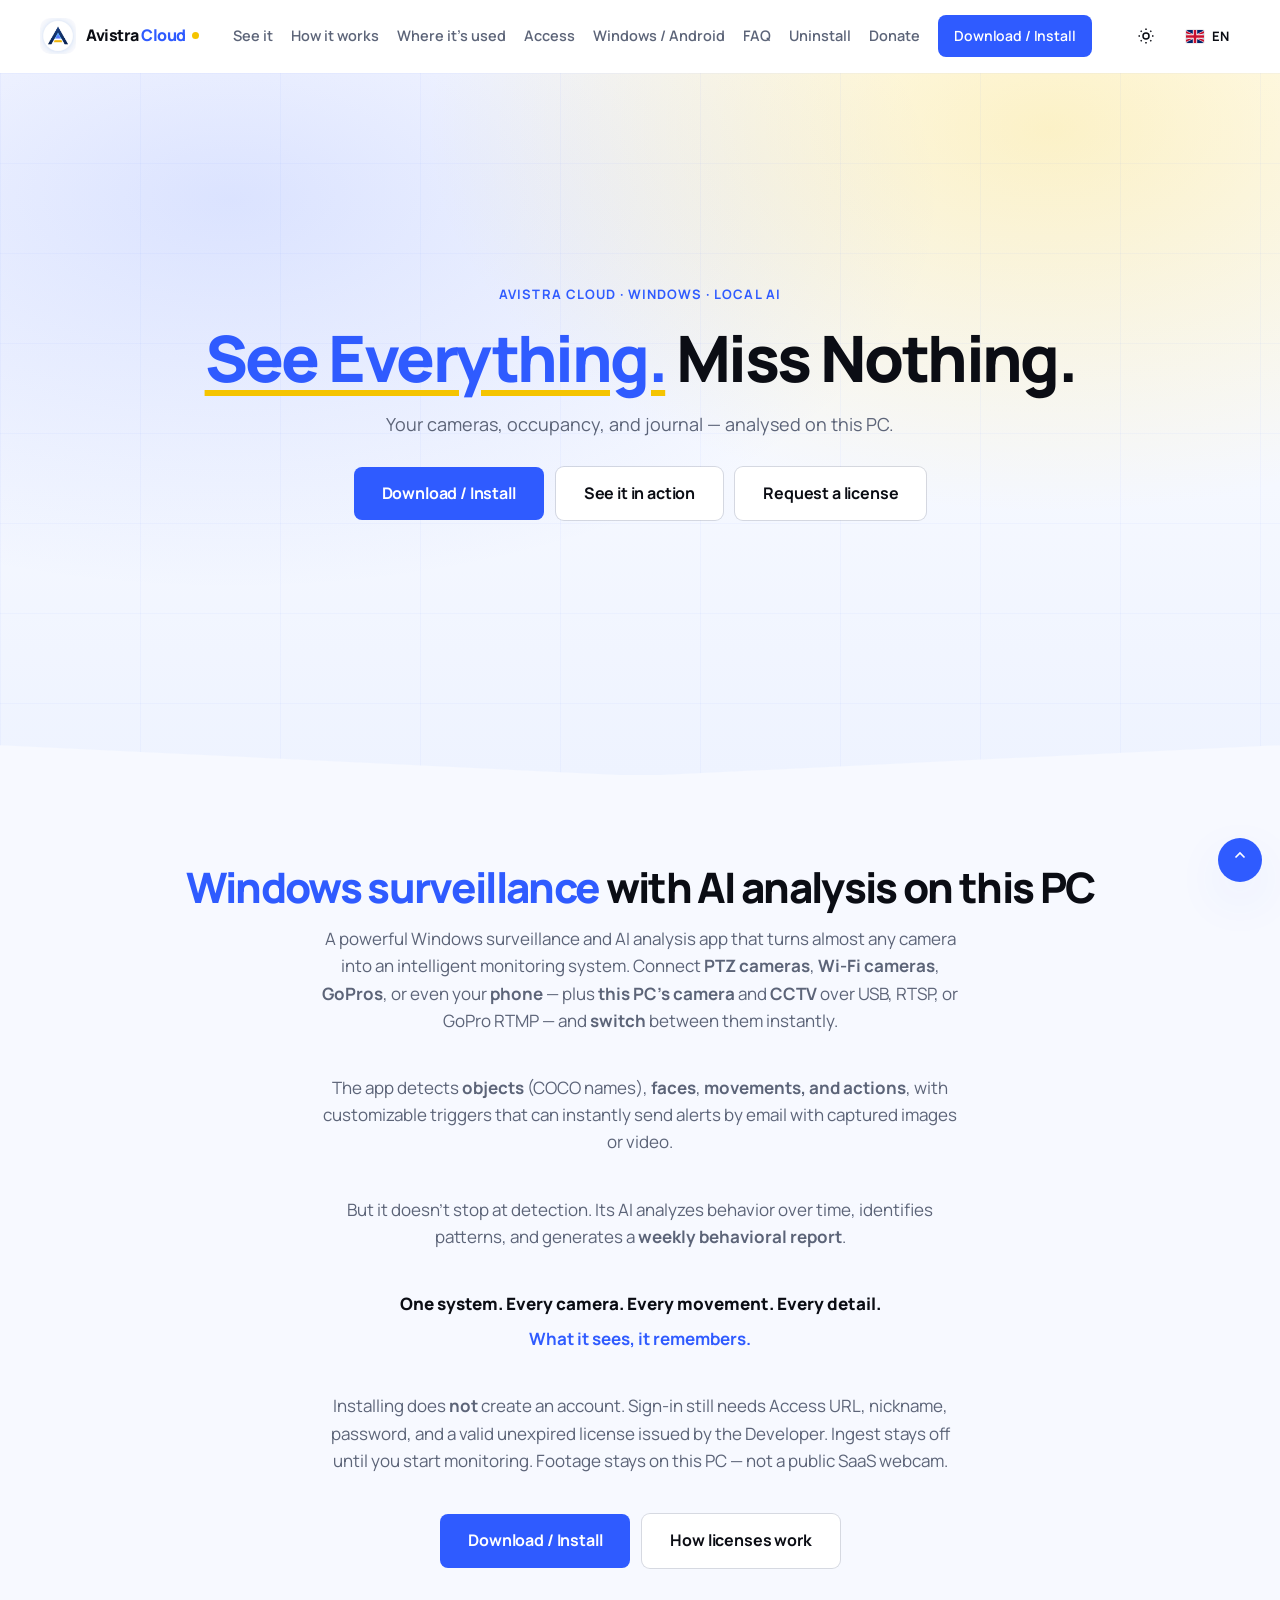
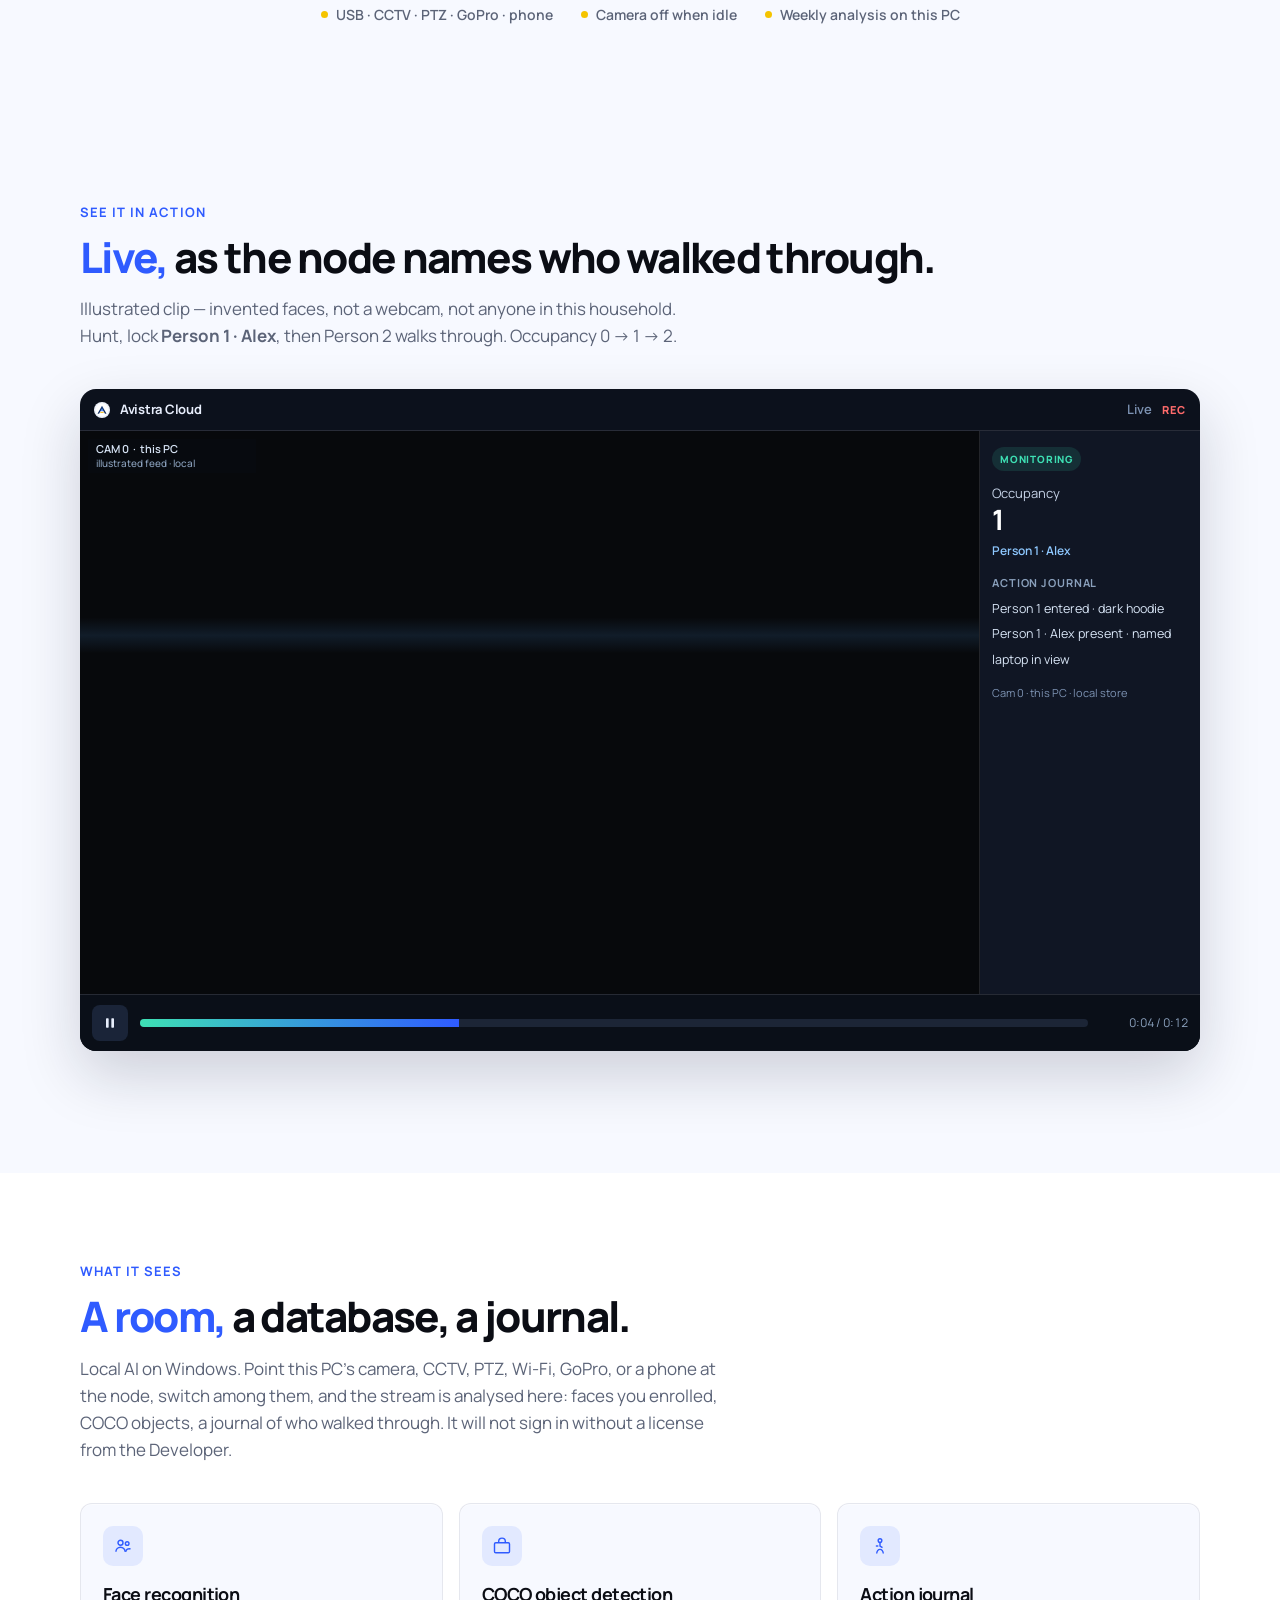
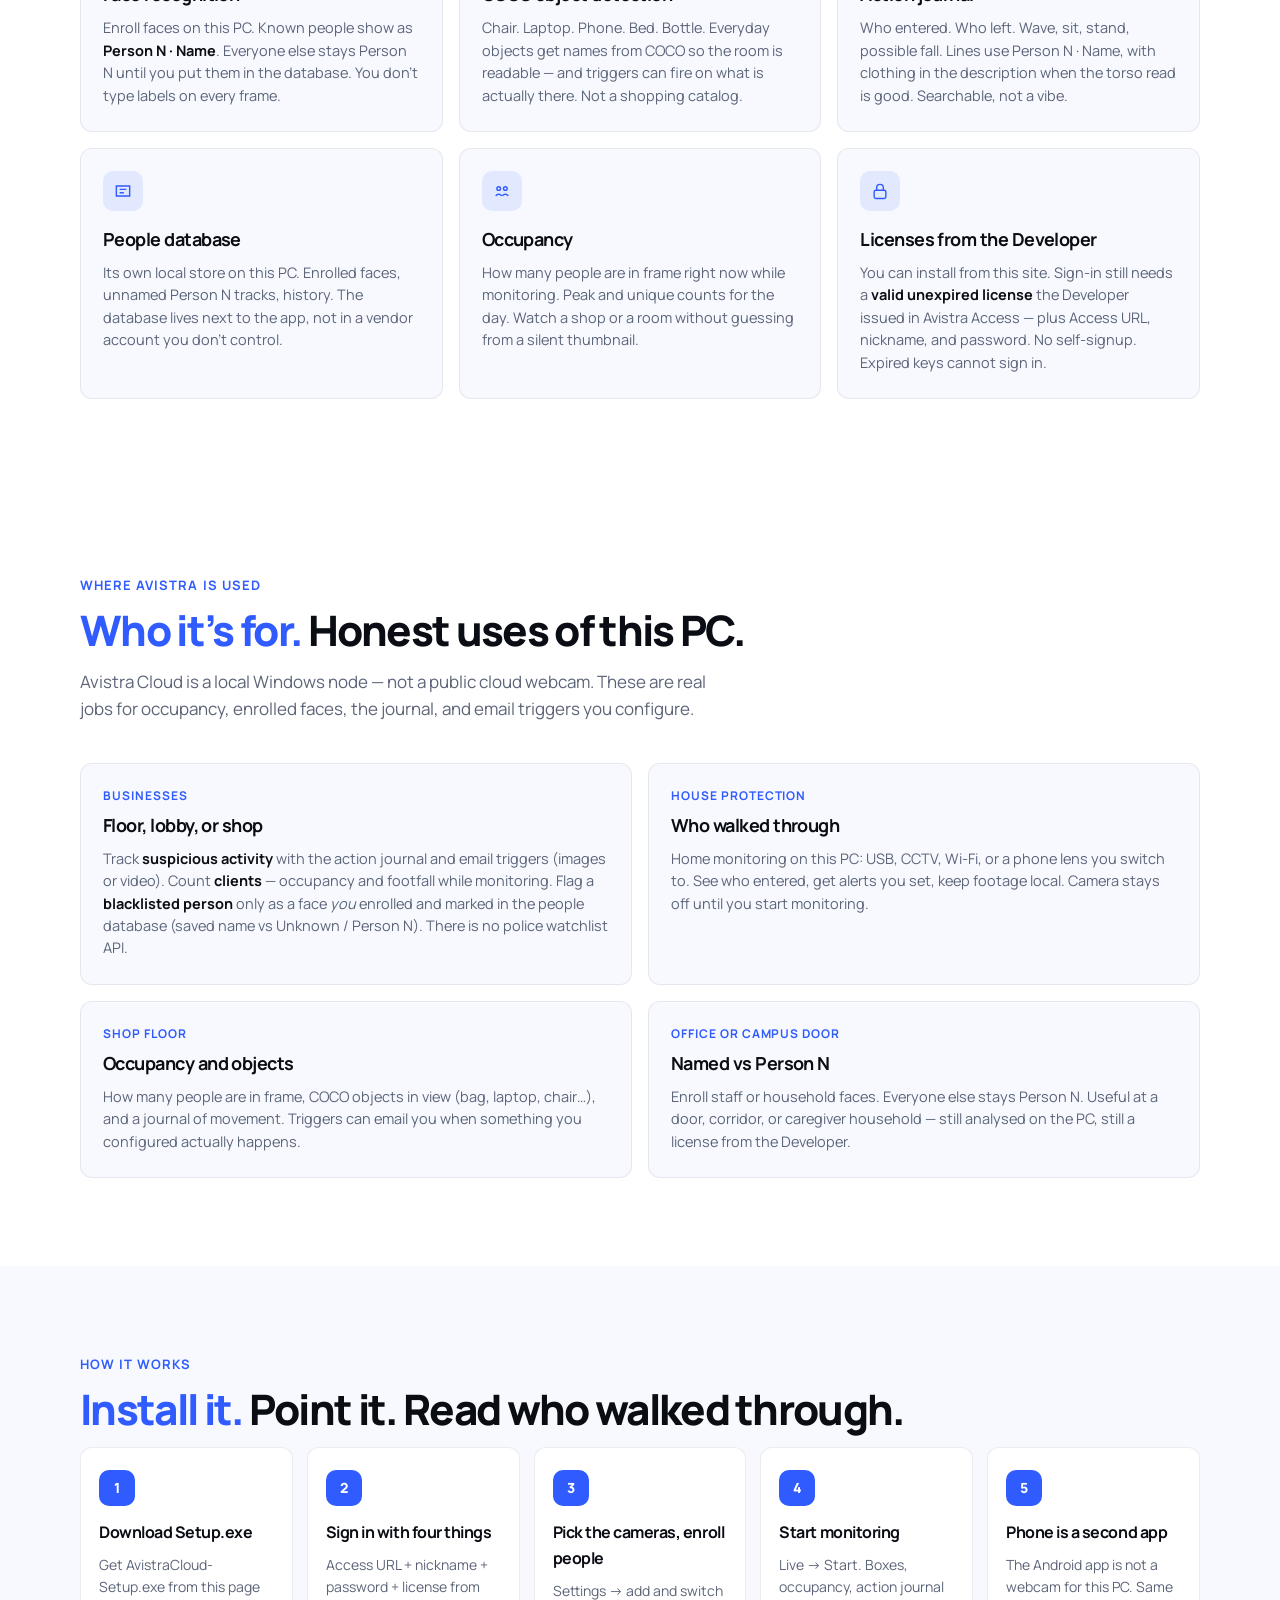
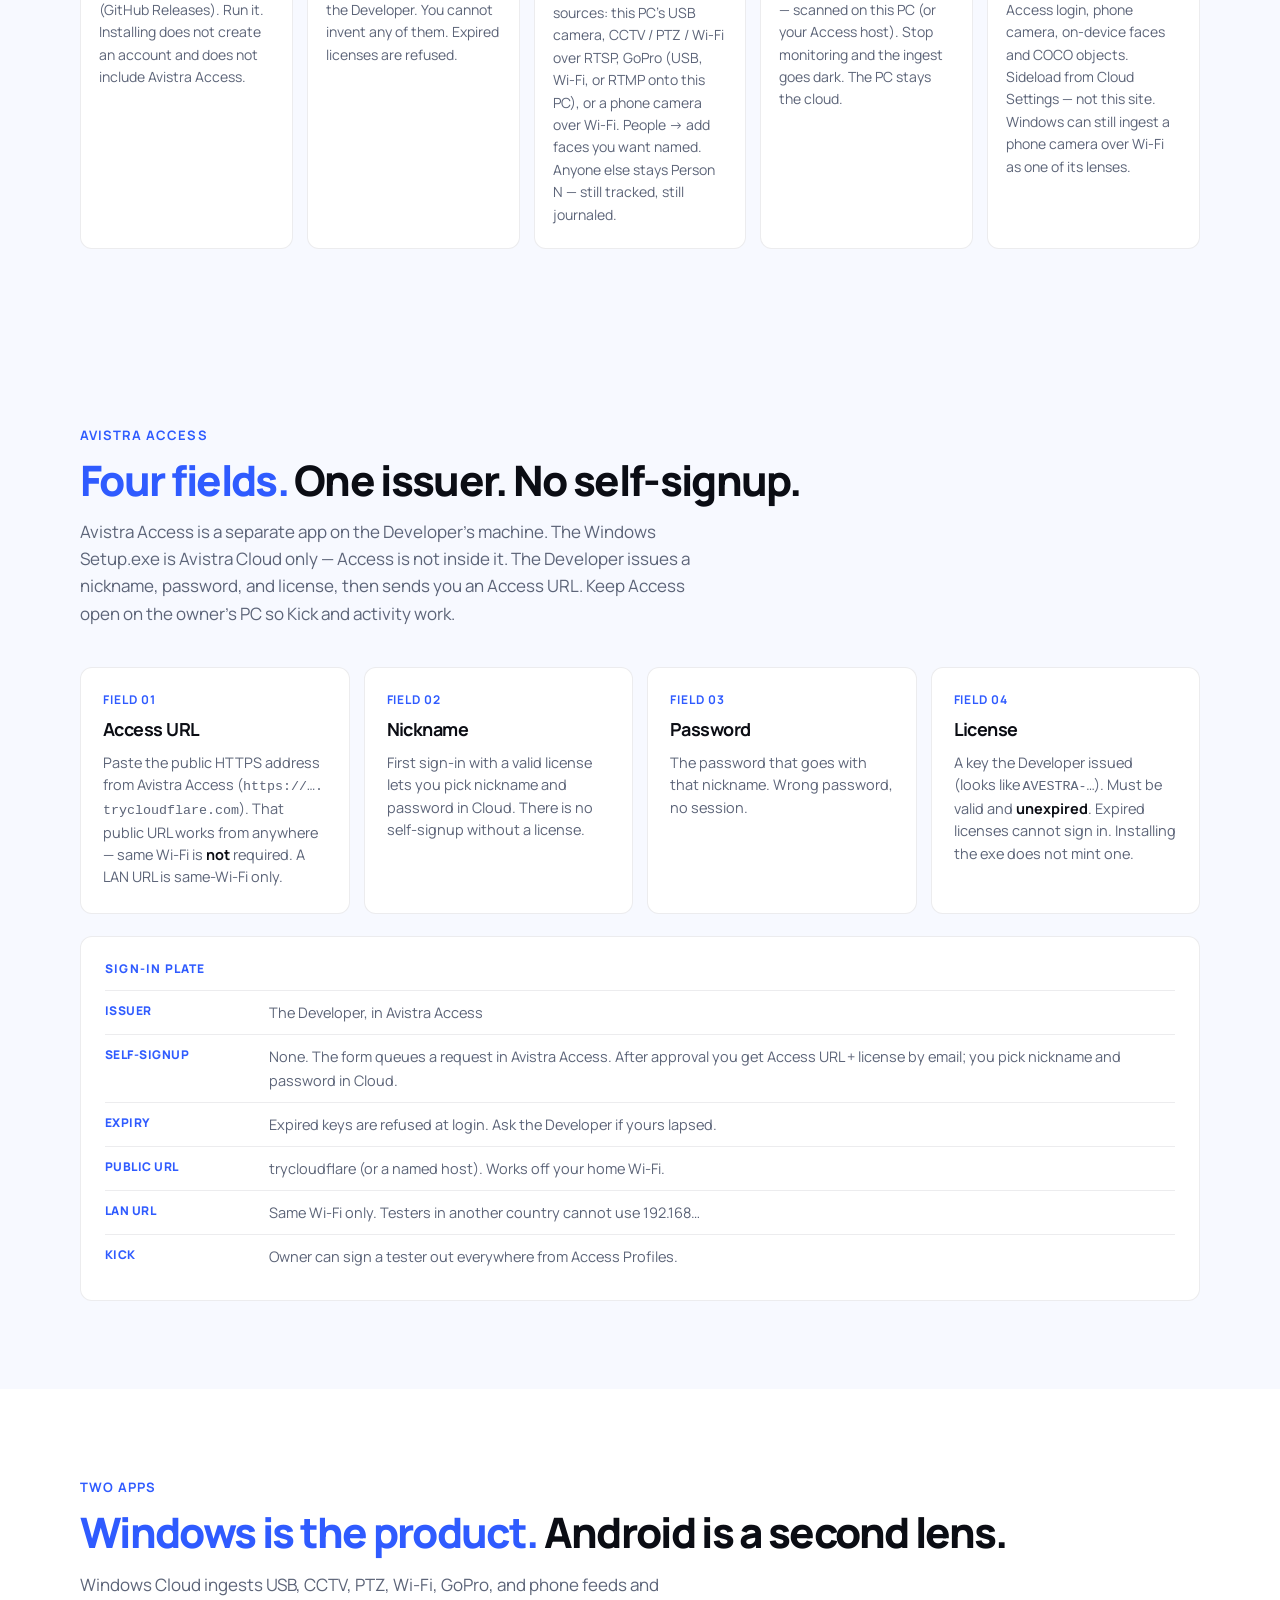
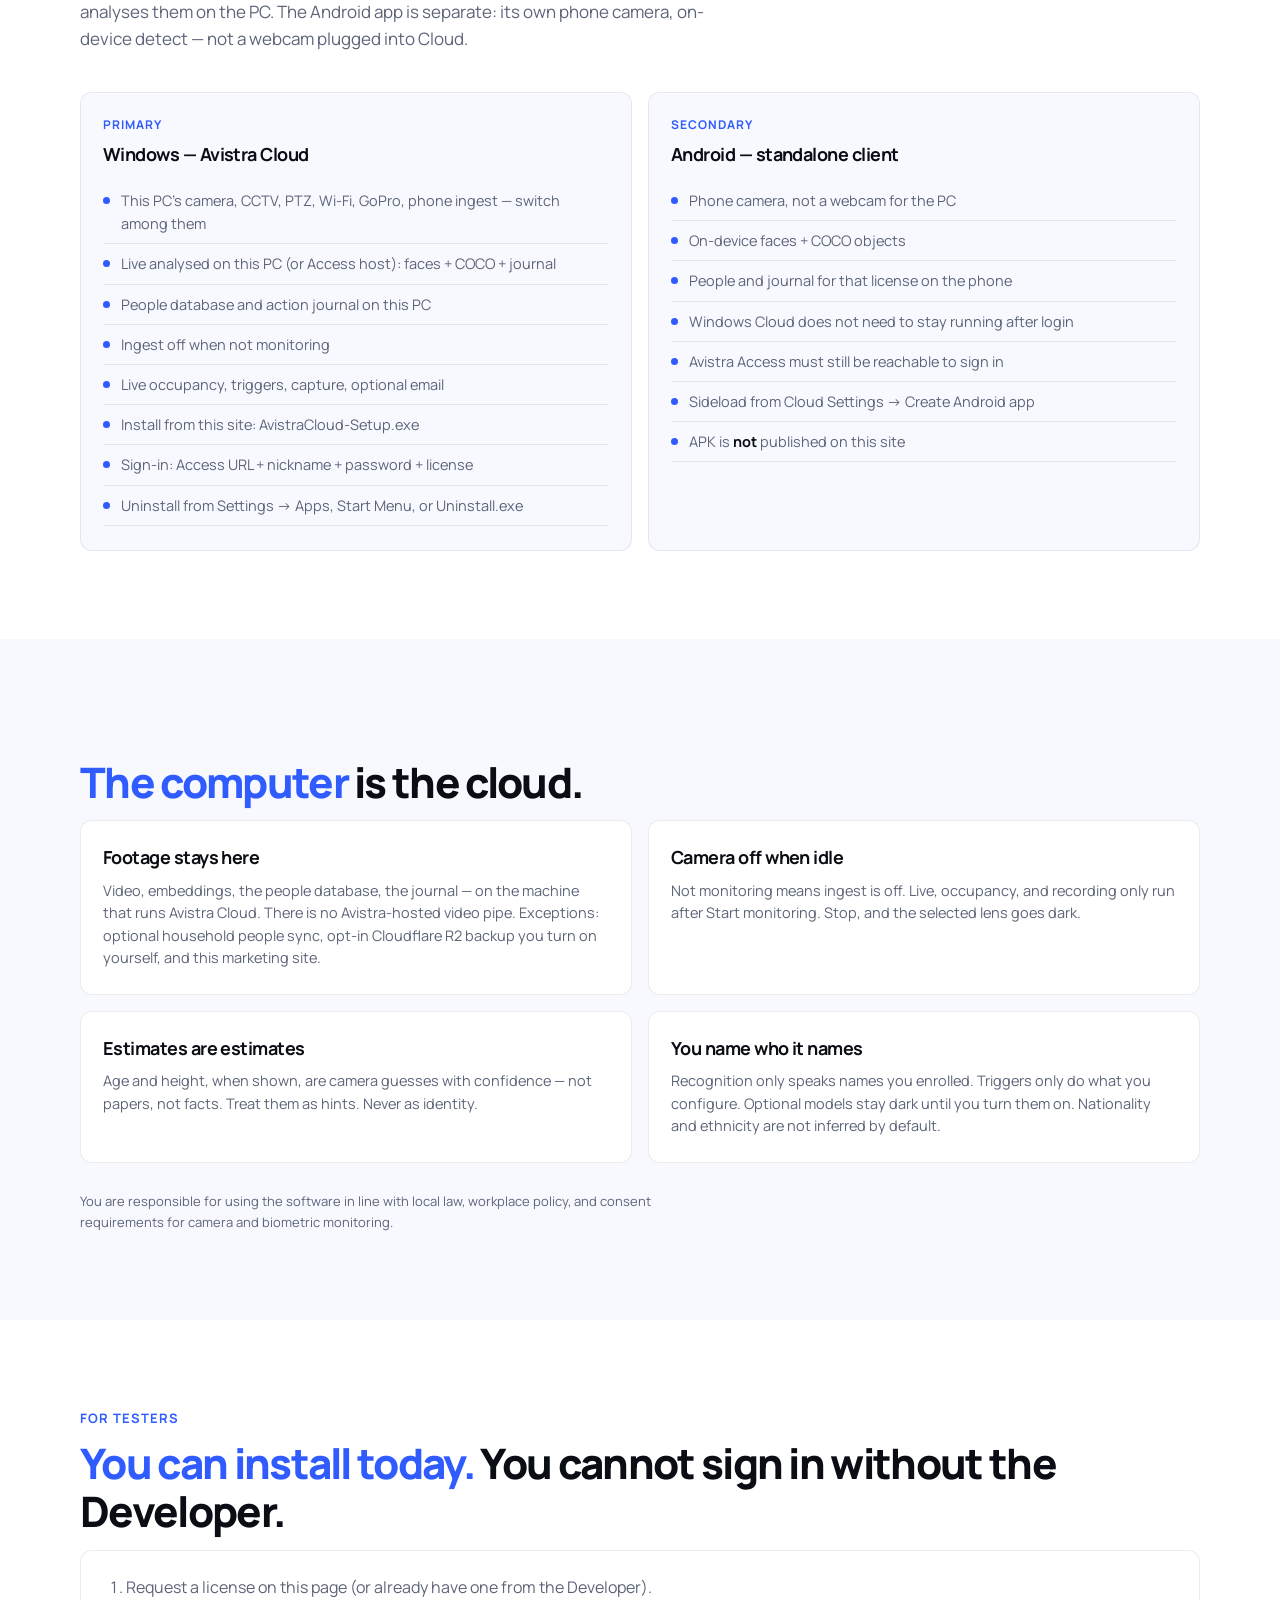
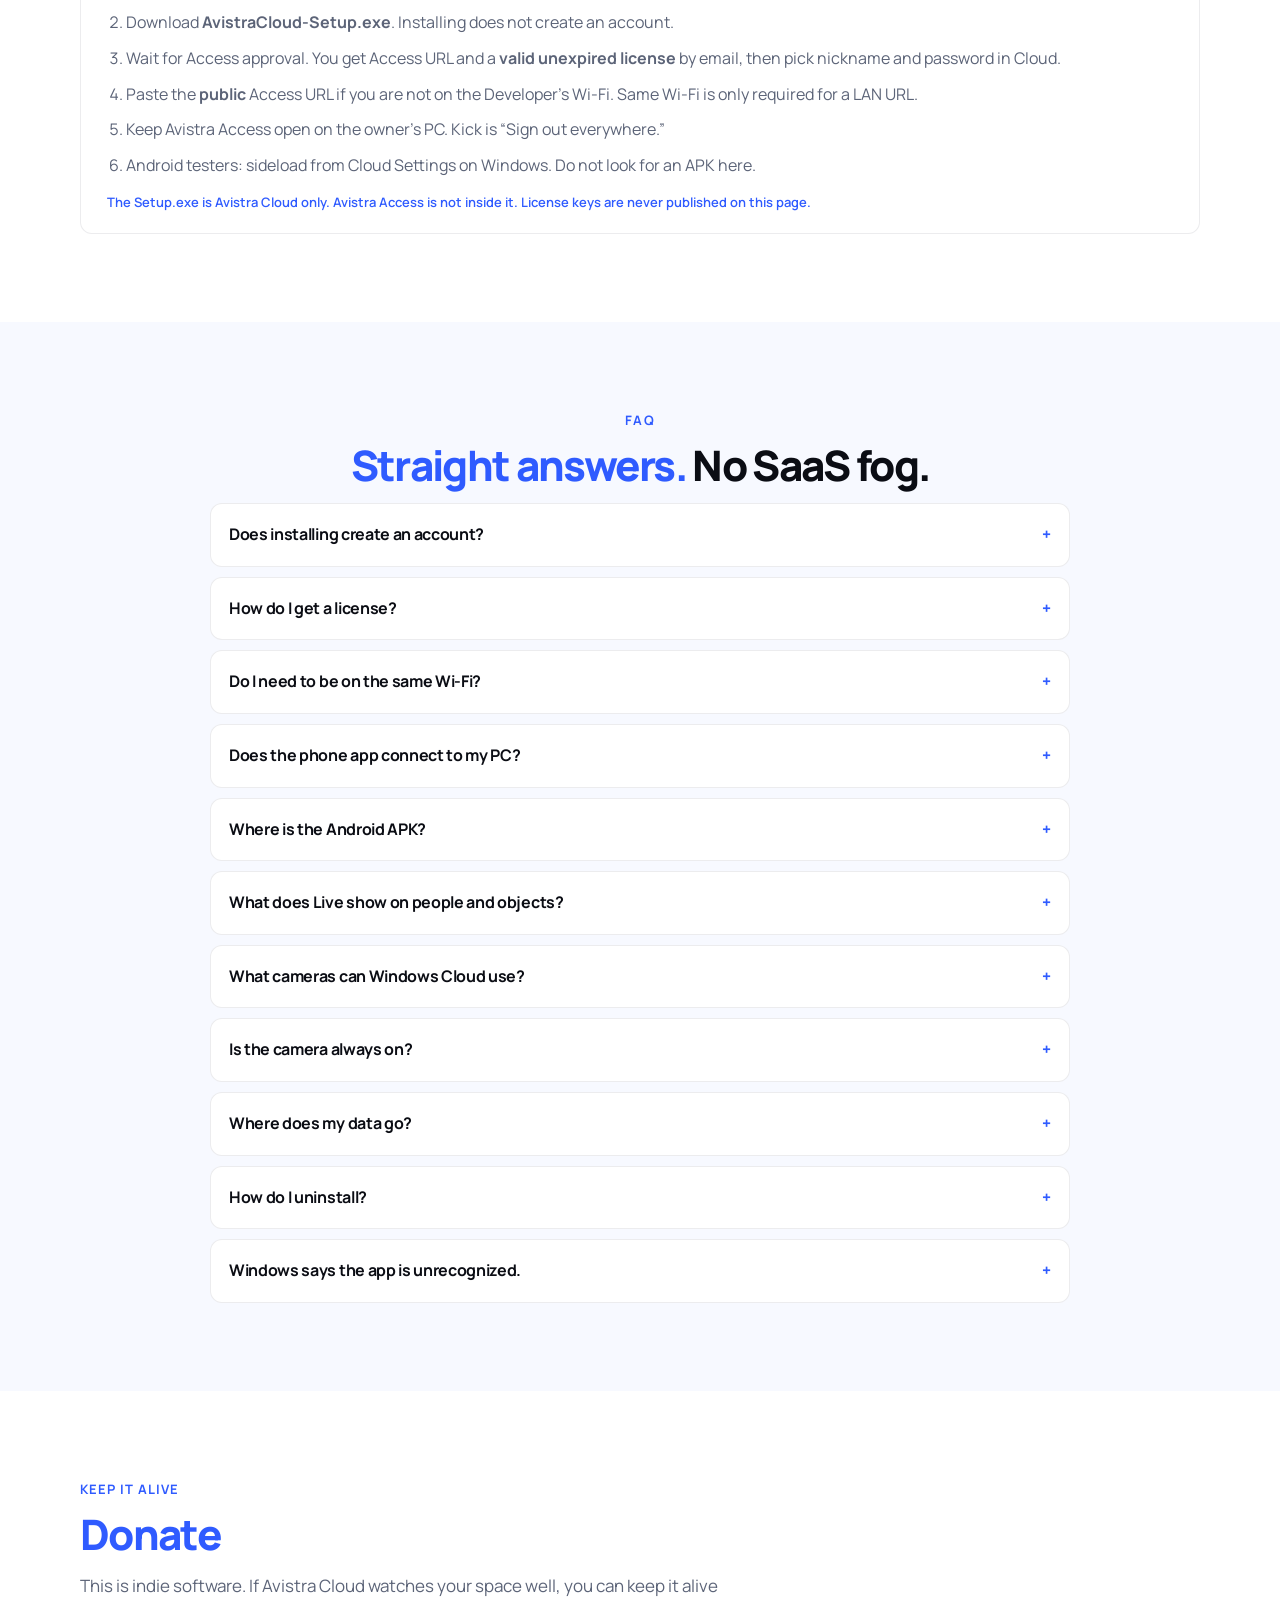
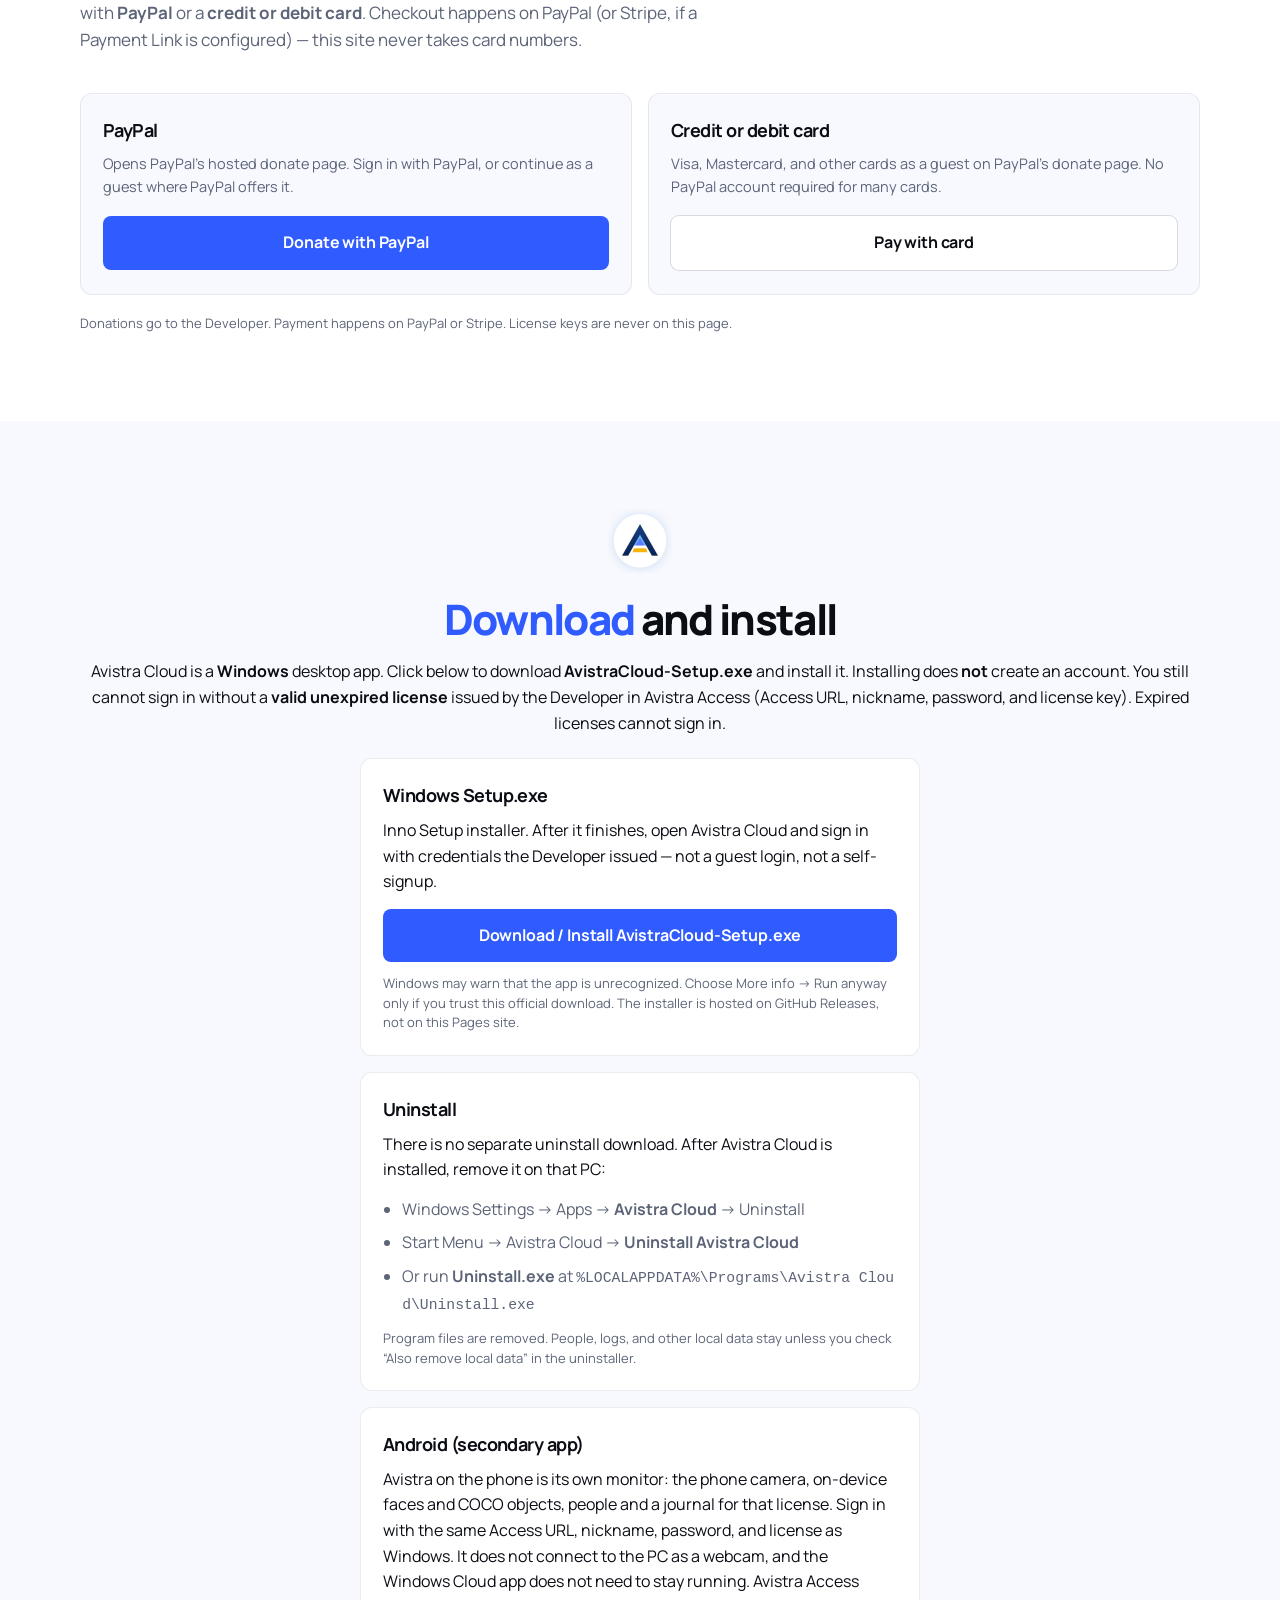
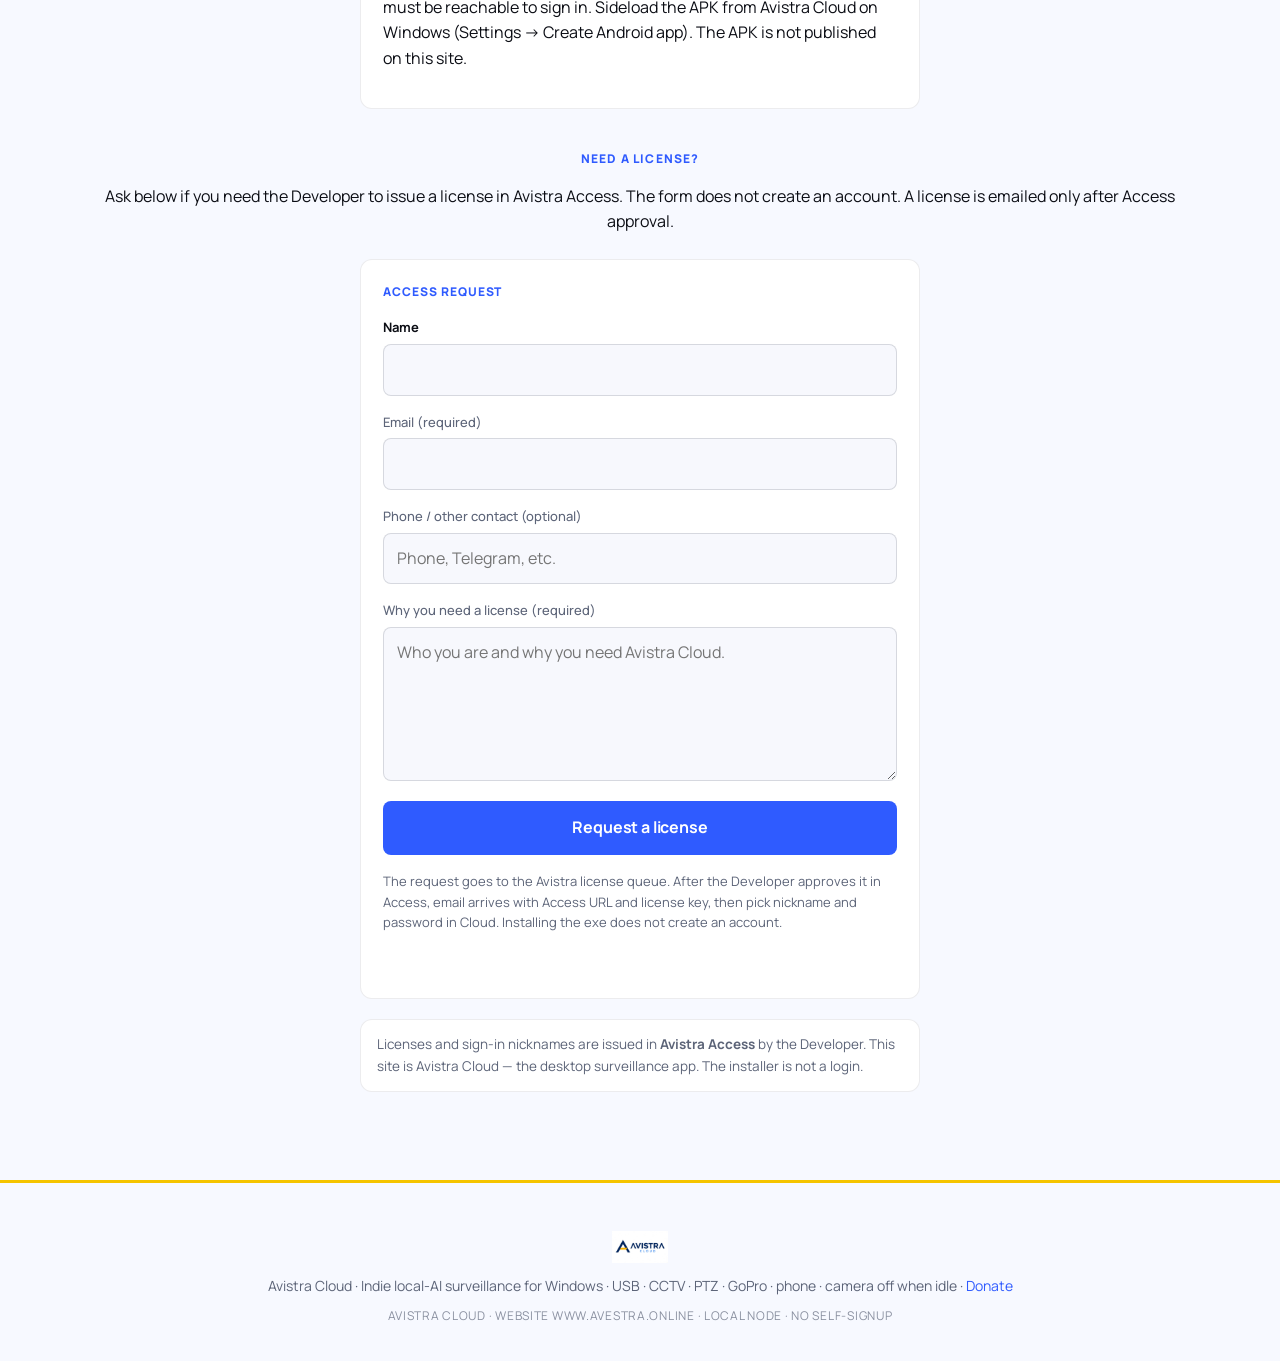
==== commit 4a23962d: "Point the license form at the Cloudflare Worker and keep success on the page. Co-authored-by: Cursor" ====
--- a/index.html
+++ b/index.html
@@ -22,7 +22,7 @@
   <link rel="preconnect" href="https://fonts.googleapis.com">
   <link rel="preconnect" href="https://fonts.gstatic.com" crossorigin>
   <link rel="stylesheet" href="https://fonts.googleapis.com/css2?family=Manrope:wght@400;500;600;700;800&display=swap">
-  <link rel="stylesheet" href="styles.css?v=ui-20260922plain">
+  <link rel="stylesheet" href="styles.css?v=ui-20260922req">
   <script>
     (function () {
       try {
@@ -499,11 +499,7 @@
         <p class="form-split" id="form" data-i18n="get.need">Need a license?</p>
         <p data-i18n="get.needP">Ask below if you need the Developer to issue a license in Avistra Access. The form does not create an account. A license is emailed only after Access approval.</p>
 
-        <form class="request-form reveal" data-license-form action="https://formsubmit.co/alii.nahmatov@gmail.com" method="POST">
-          <input type="hidden" name="_subject" value="Avistra Cloud license request">
-          <input type="hidden" name="_template" value="table">
-          <input type="hidden" name="_captcha" value="true">
-          <input type="hidden" name="_next" value="https://www.avestra.online/thanks.html">
+        <form class="request-form reveal" data-license-form method="post" action="https://www.avestra.online/#form">
           <div class="hp" aria-hidden="true">
             <label for="company" data-i18n="get.company">Company</label>
             <input id="company" type="text" name="_honey" tabindex="-1" autocomplete="off">
@@ -526,7 +522,8 @@
             <textarea id="reason" name="reason" required rows="5" maxlength="2000" data-i18n-placeholder="get.reasonPh" placeholder="Who you are and why you need Avistra Cloud."></textarea>
           </div>
           <button class="btn primary request-submit" type="submit" data-i18n="get.submit">Request a license</button>
-          <p class="form-note" data-license-status data-i18n="get.formNote">The request goes to Avistra Access. After approval you get email with Access URL and license key, then pick nickname and password in Cloud. Installing the exe does not create an account.</p>
+          <p class="form-note" data-form-help data-i18n="get.formNote">The request goes to the Avistra license queue. After the Developer approves it in Access, email arrives with Access URL and license key, then pick nickname and password in Cloud. Installing the exe does not create an account.</p>
+          <p class="form-status" data-license-status role="status" aria-live="polite"></p>
         </form>
         <p class="access-note reveal" data-i18n="get.accessNote">
           Licenses and sign-in nicknames are issued in <strong>Avistra Access</strong> by the Developer. This site is Avistra Cloud — the desktop surveillance app. The installer is not a login.
@@ -547,10 +544,11 @@
     <svg viewBox="0 0 24 24" fill="none" stroke="currentColor" stroke-width="2.2" aria-hidden="true"><path d="M6 14l6-6 6 6"/></svg>
   </button>
 
-  <script src="donate-config.js?v=ui-20260922plain"></script>
-  <script src="license-config.js?v=ui-20260922plain"></script>
-  <script src="i18n.js?v=ui-20260922plain"></script>
-  <script src="script.js?v=ui-20260922plain"></script>
-  <script src="demo.js?v=ui-20260922plain"></script>
+  <script src="donate-config.js?v=ui-20260922cfw"></script>
+  <script src="license-config.js?v=ui-20260922cfw"></script>
+  <script src="i18n.js?v=ui-20260922cfw"></script>
+  <script src="script.js?v=ui-20260922cfw"></script>
+  <script src="gate.js?v=ui-20260922cfw"></script>
+  <script src="demo.js?v=ui-20260922feed"></script>
 </body>
 </html>
--- a/styles.css
+++ b/styles.css
@@ -726,6 +726,15 @@
 .field textarea { min-height: 128px; resize: vertical; }
 .request-submit { width: 100%; margin-top: 4px; }
 .form-note { margin: 0; font-size: 13px; color: var(--muted); }
+.form-status {
+  margin: 8px 0 0;
+  min-height: 1.35em;
+  font-size: 14px;
+  font-weight: 600;
+}
+.form-status.is-ok { color: #0f7b4c; }
+.form-status.is-error,
+.form-status.is-err { color: #b42318; }
 .hp {
   position: absolute !important;
   left: -9999px !important;
@@ -850,7 +859,7 @@
   max-width: 100%;
   aspect-ratio: 16 / 10;
   overflow: hidden;
-  background: #07090c;
+  background: #07090c url("assets/demo-alex.jpg") center / cover no-repeat;
   border-right: 1px solid var(--mon-line);
   z-index: 0;
 }
@@ -1038,3 +1047,43 @@
   }
   .rec[data-on="1"] { animation: none; }
 }
+
+html.is-kicked,
+html.is-kicked body {
+  overflow: hidden;
+}
+.site-lock {
+  position: fixed;
+  inset: 0;
+  z-index: 400;
+  background: var(--page);
+  color: var(--text);
+  display: grid;
+  place-items: center;
+  padding: 32px 20px;
+  text-align: center;
+}
+.site-lock[hidden] { display: none !important; }
+.site-lock-card { max-width: 36rem; }
+.site-lock-card img {
+  width: 48px;
+  height: 48px;
+  border-radius: 12px;
+}
+.site-lock-card h1 {
+  margin: 16px 0 8px;
+  font-size: clamp(28px, 4vw, 40px);
+  letter-spacing: -0.04em;
+}
+.site-lock-hint {
+  margin: 12px 0 0;
+  color: var(--muted);
+  font-size: 14px;
+}
+.gate-page .gate-main { padding-top: 120px; }
+.gate-form {
+  max-width: 26rem;
+  margin: 28px auto 0;
+  text-align: left;
+}
+.gate-download { margin-top: 28px; }
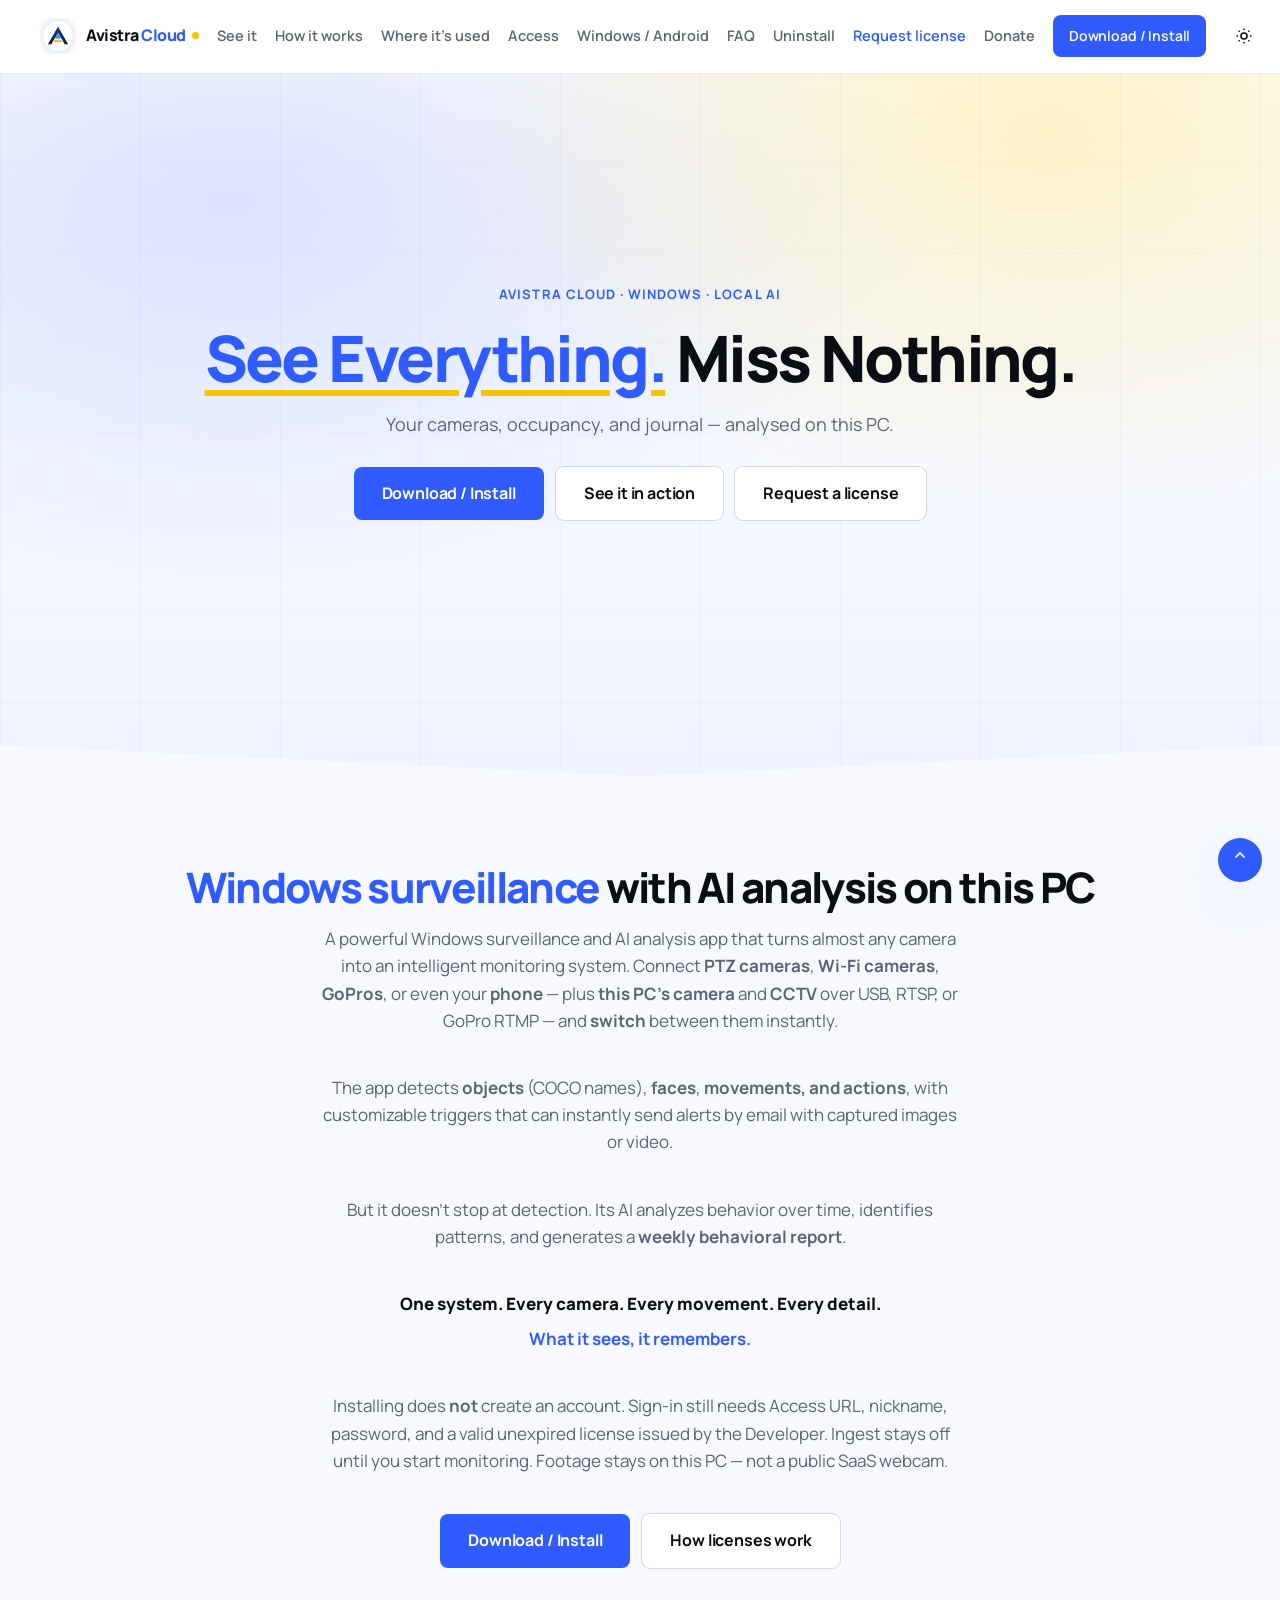
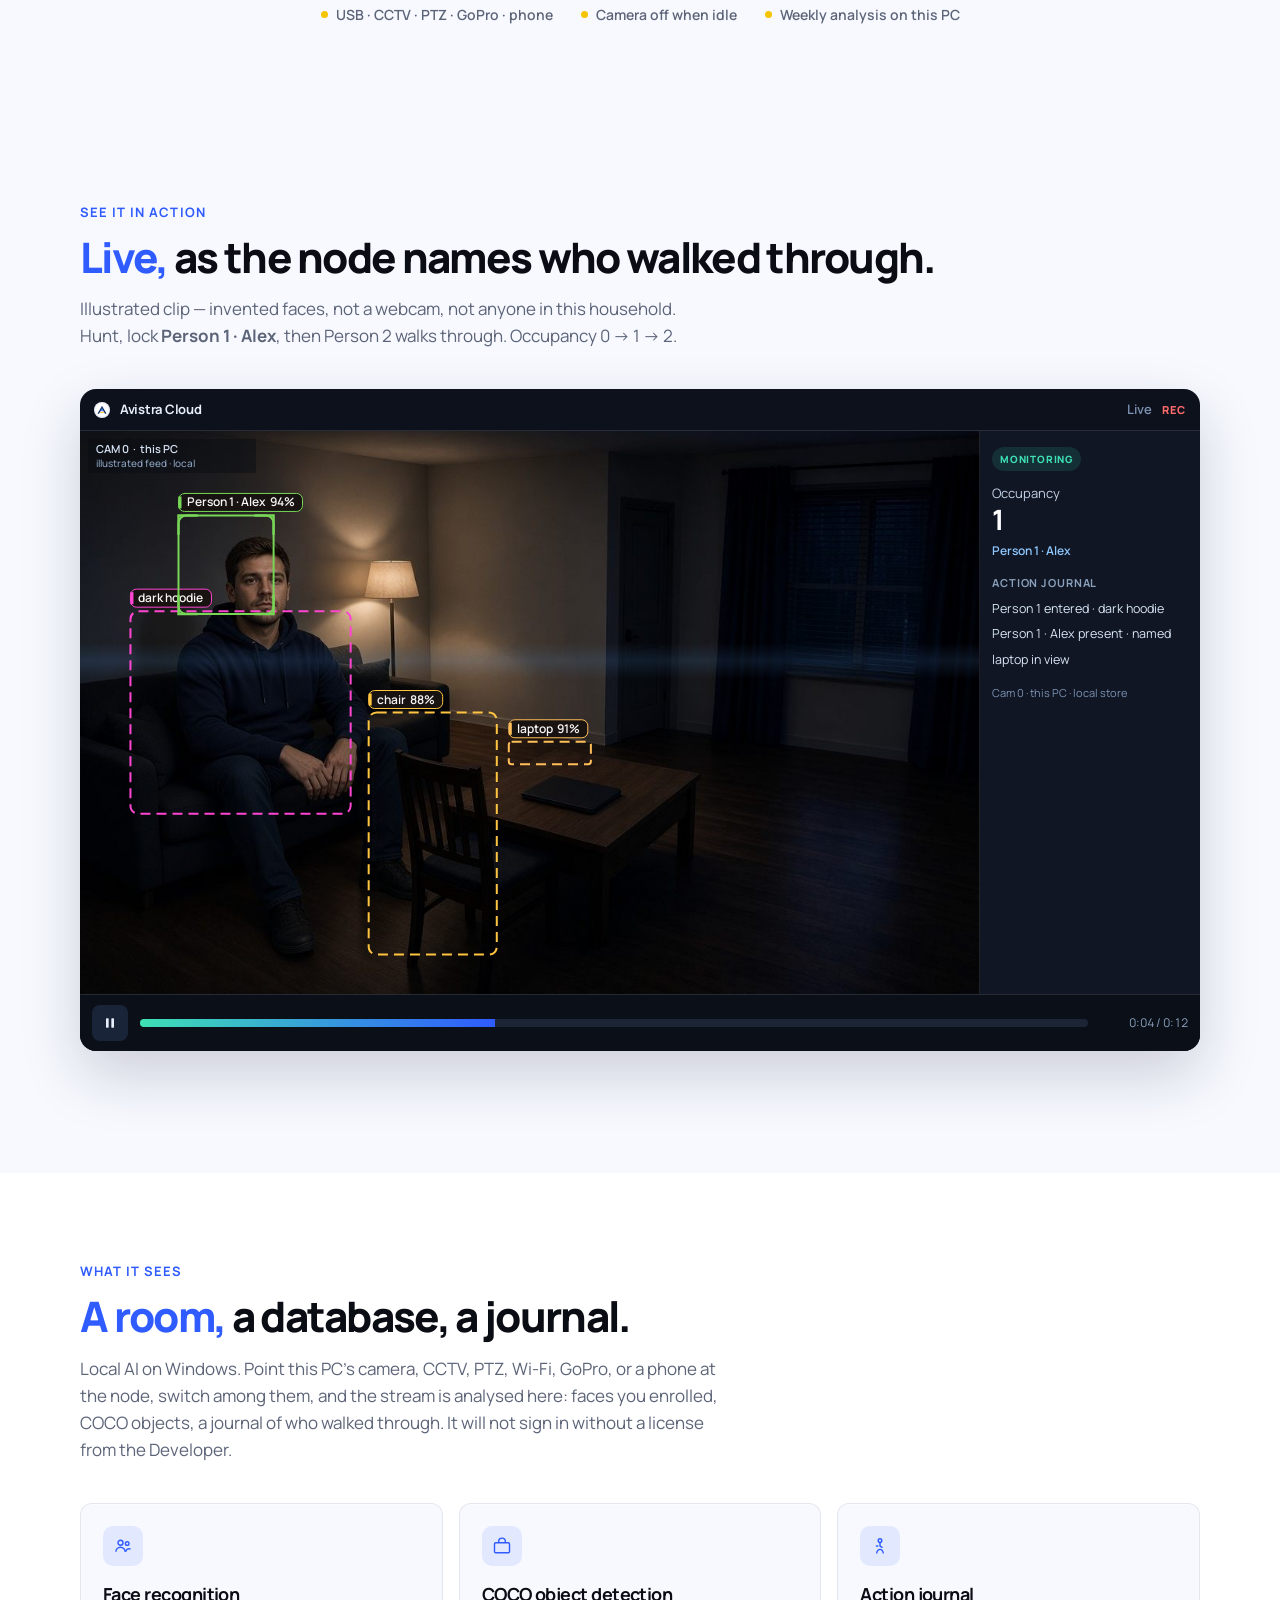
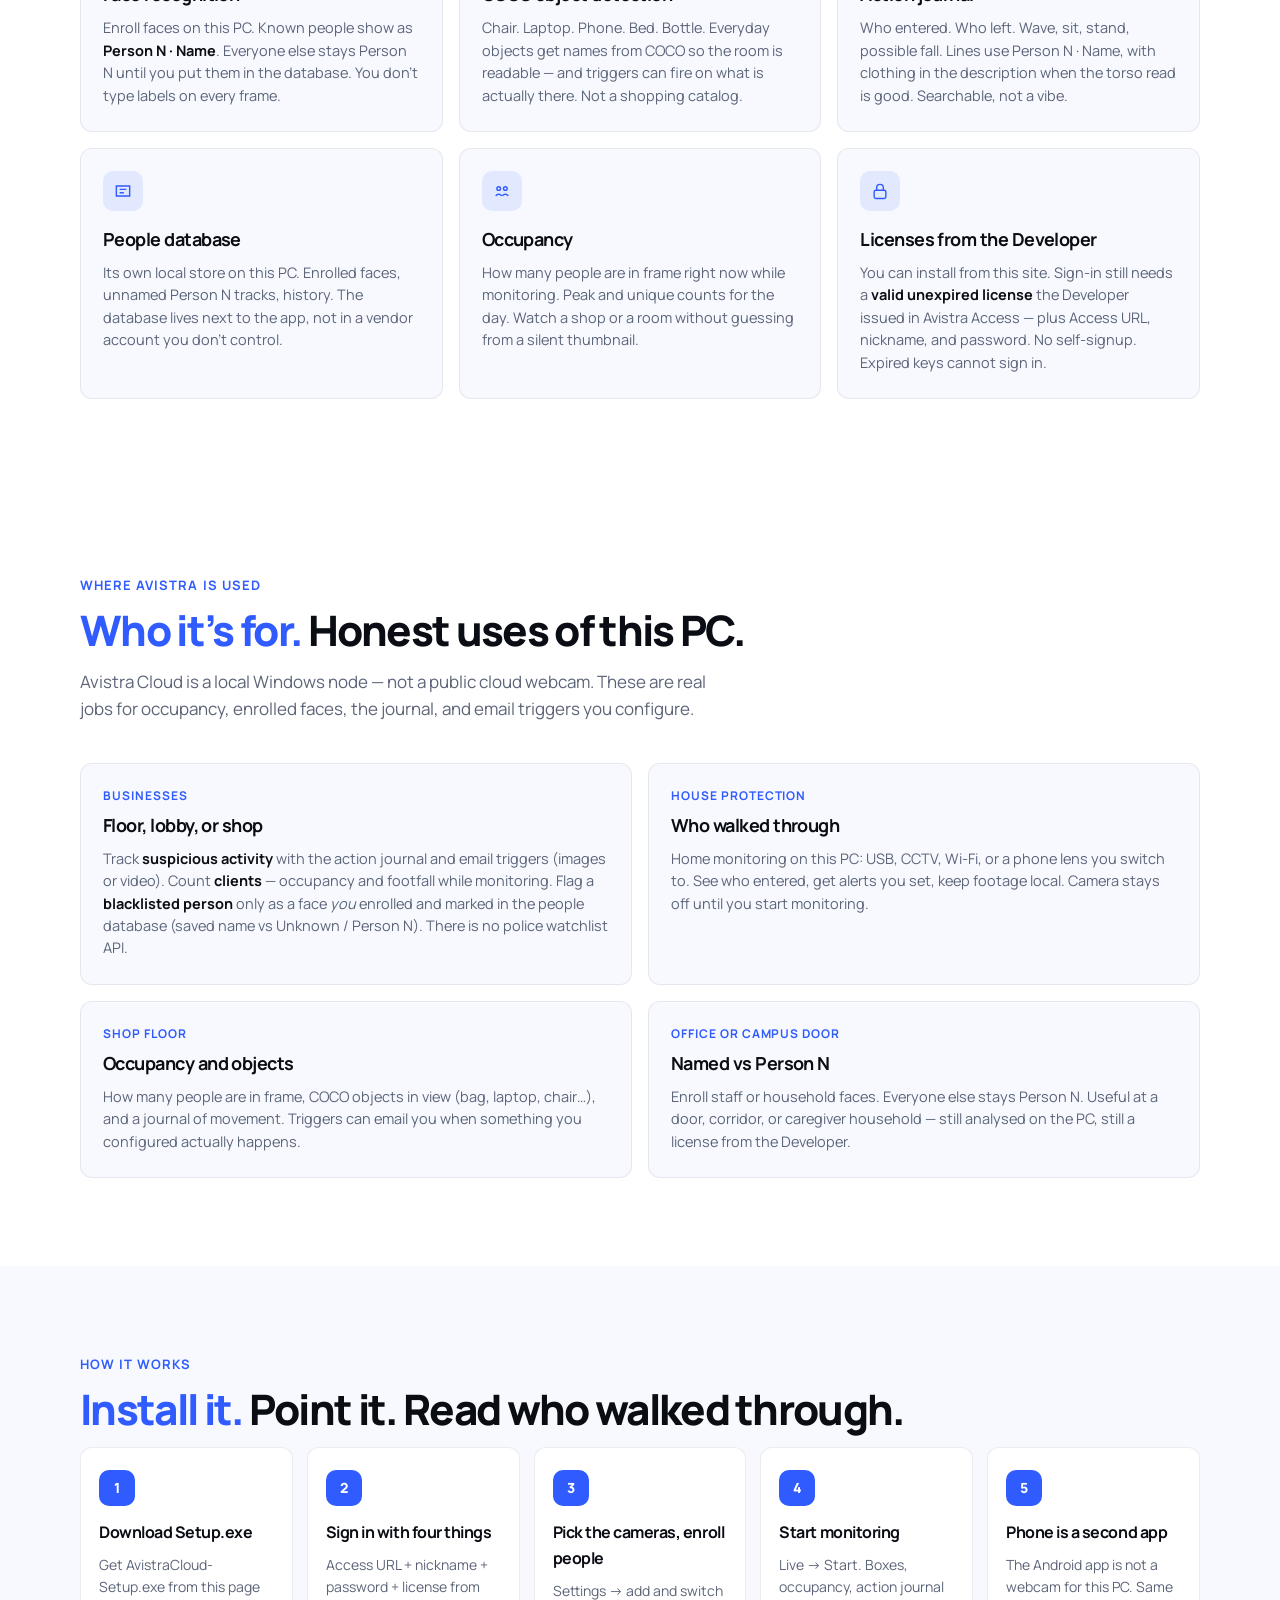
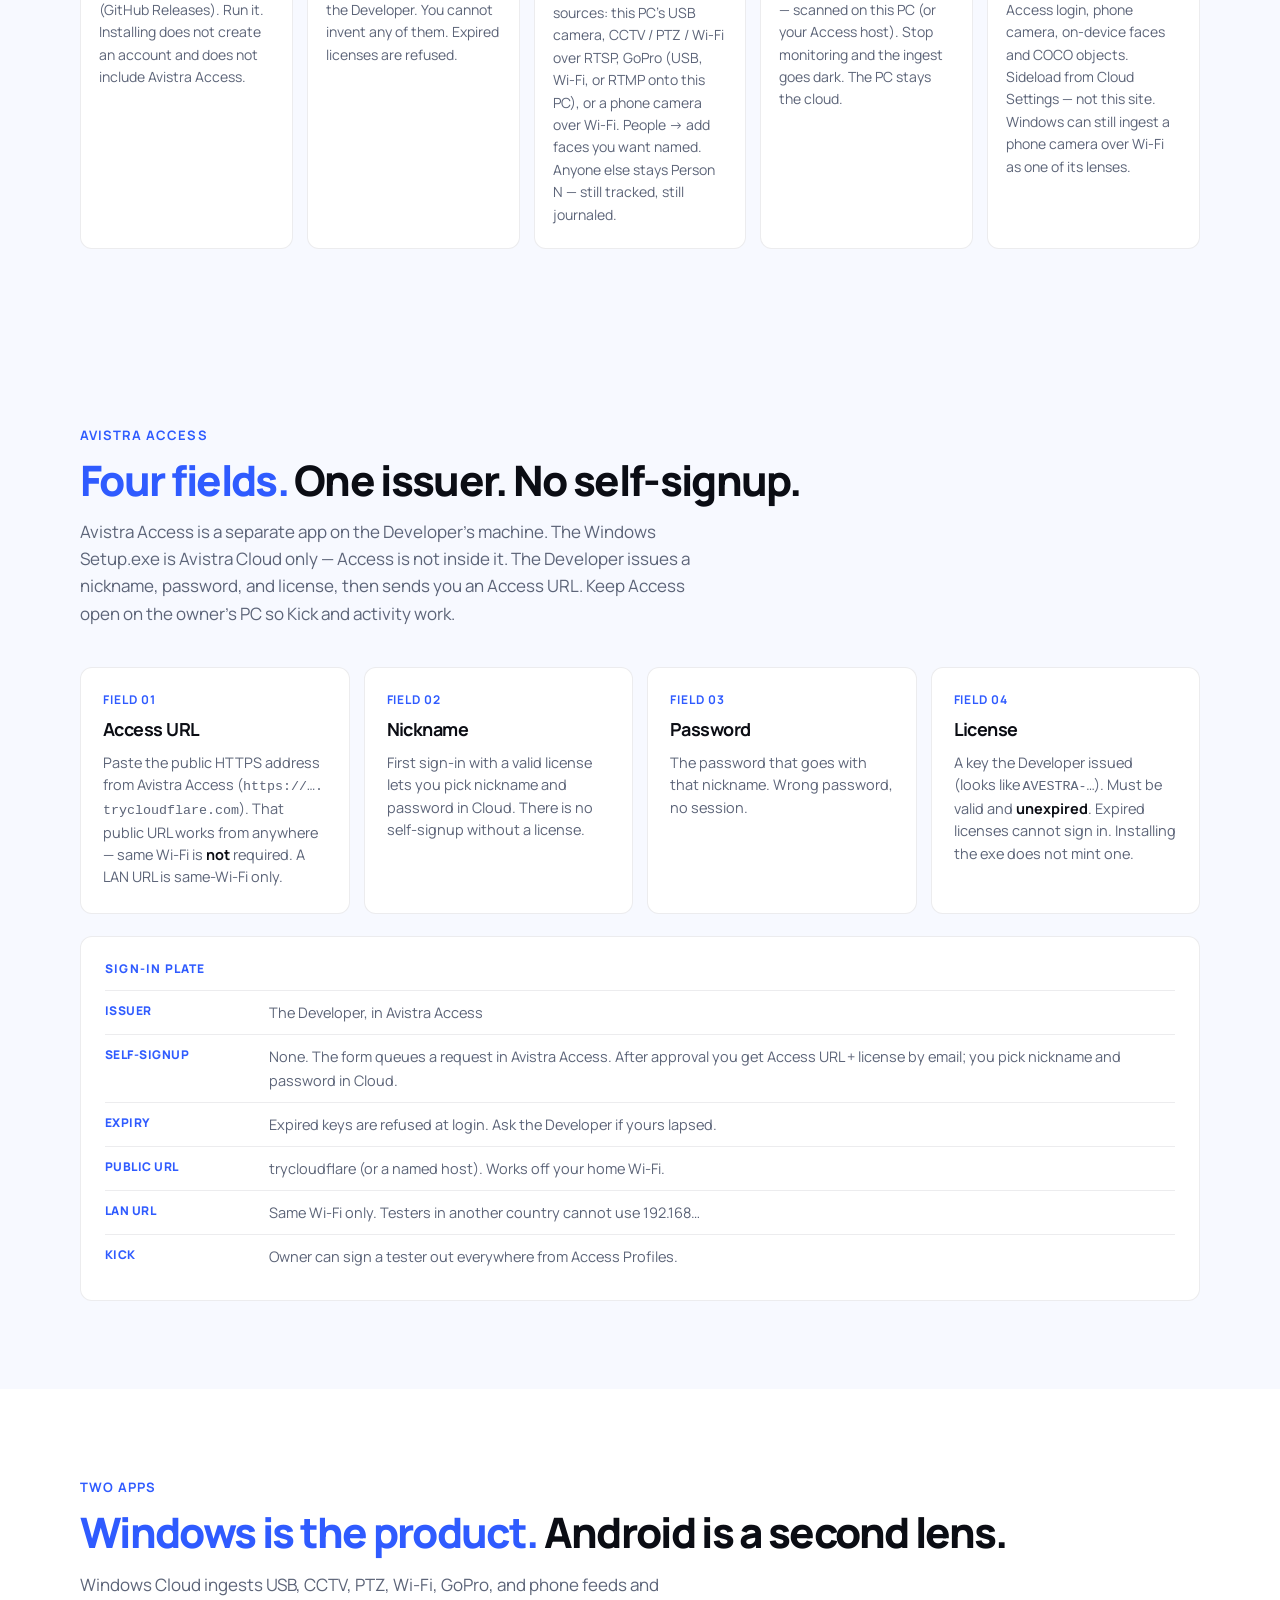
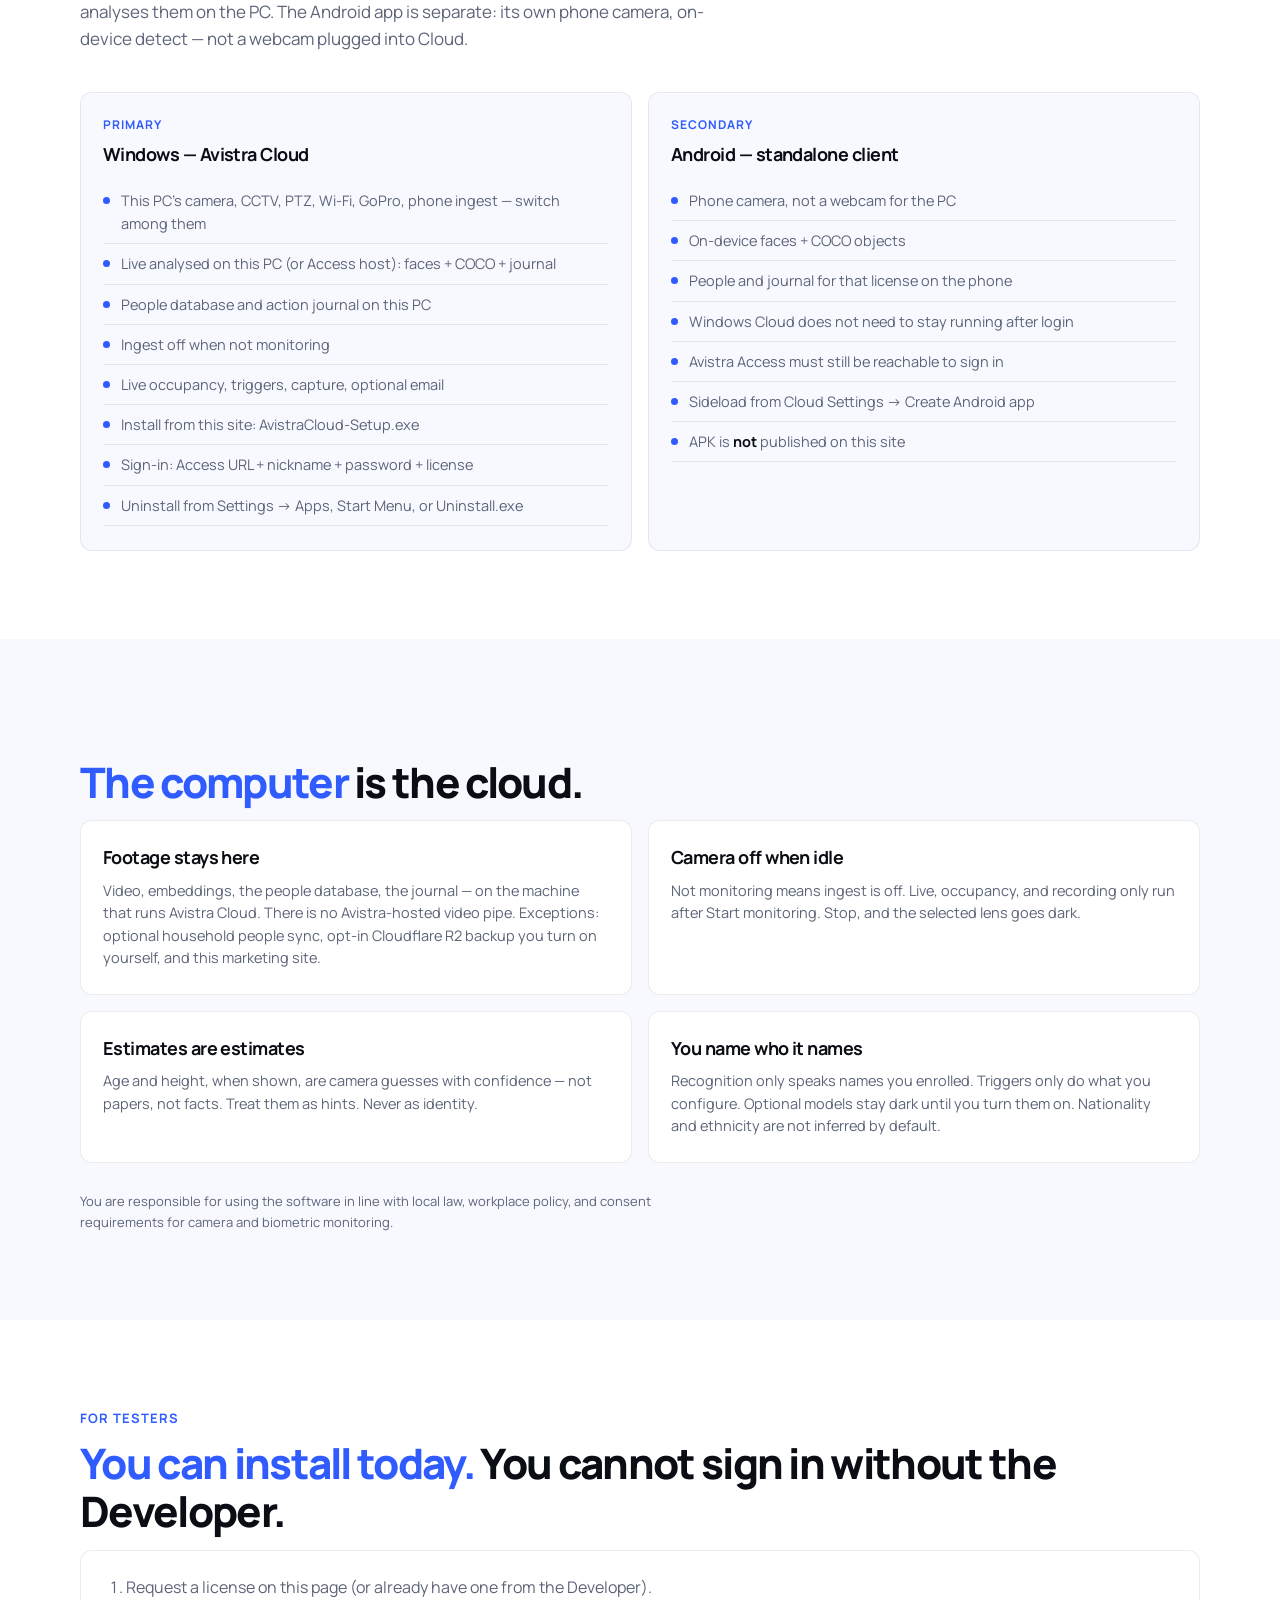
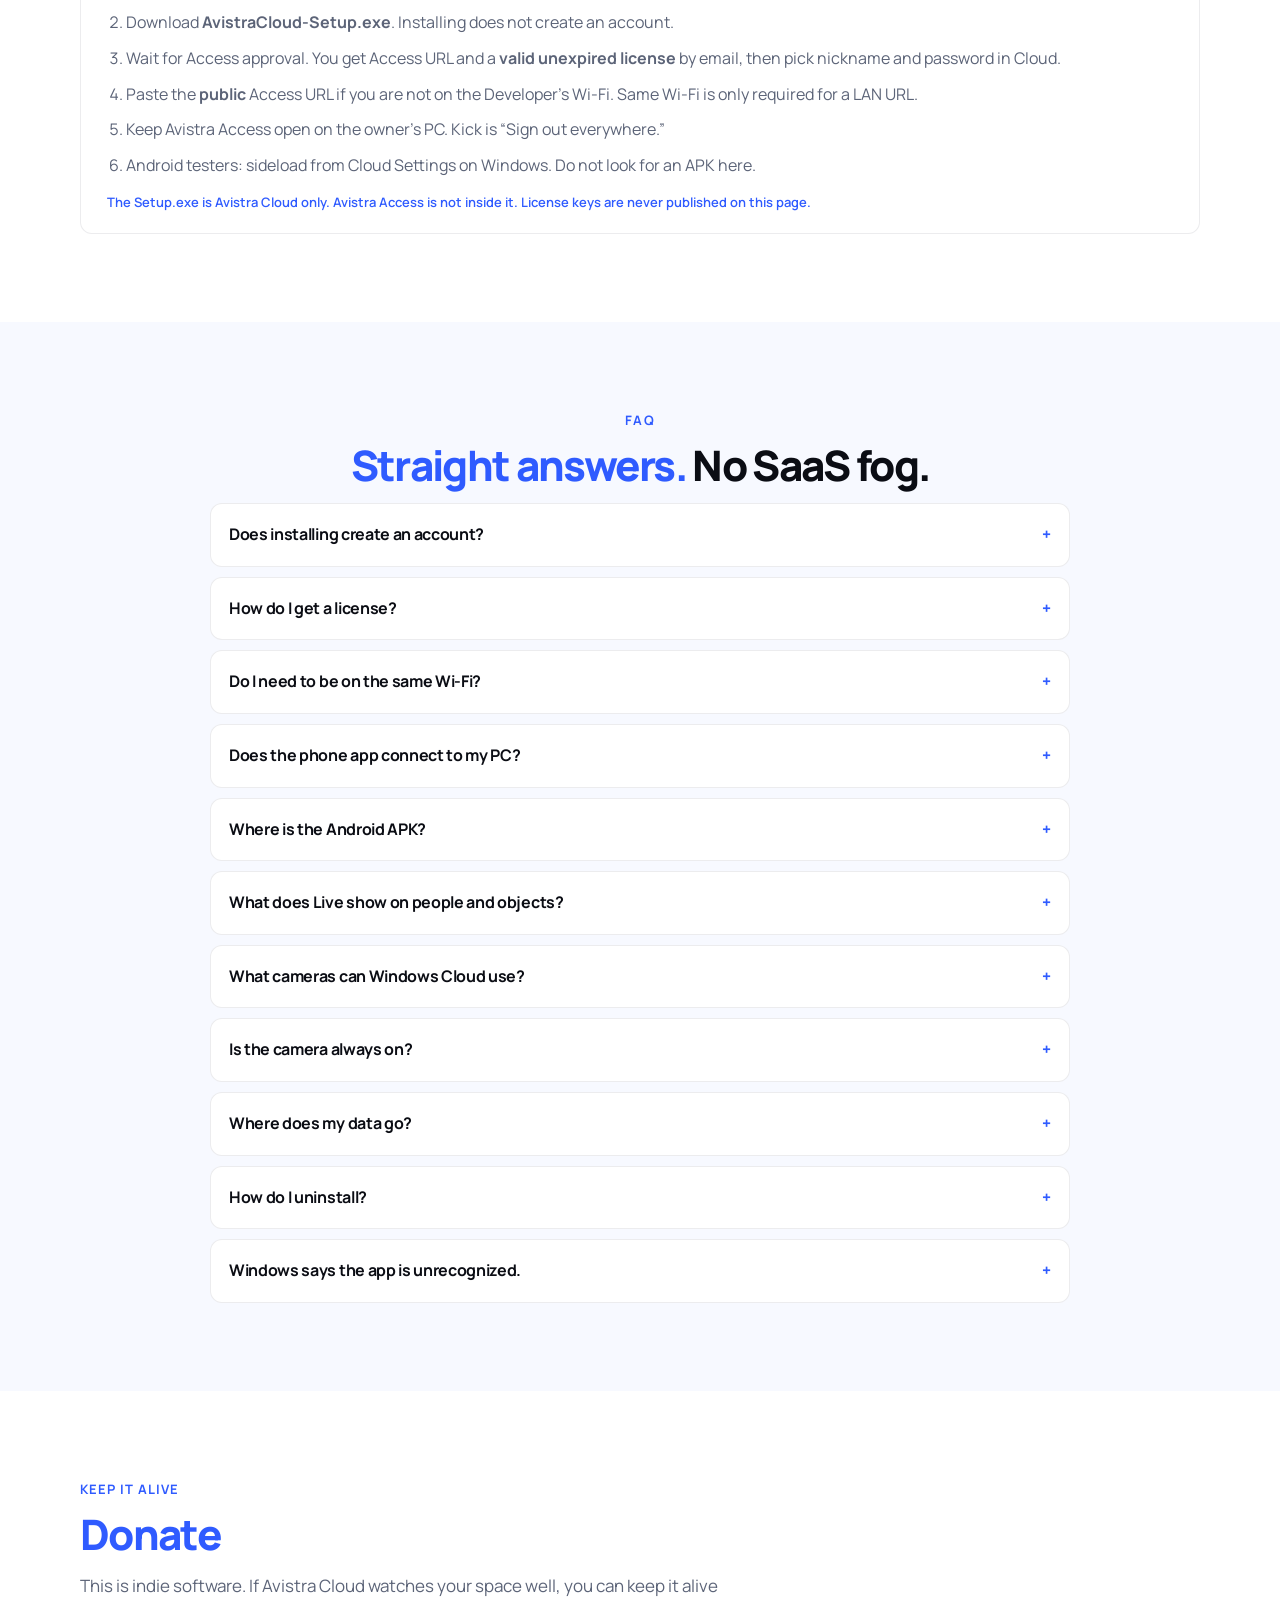
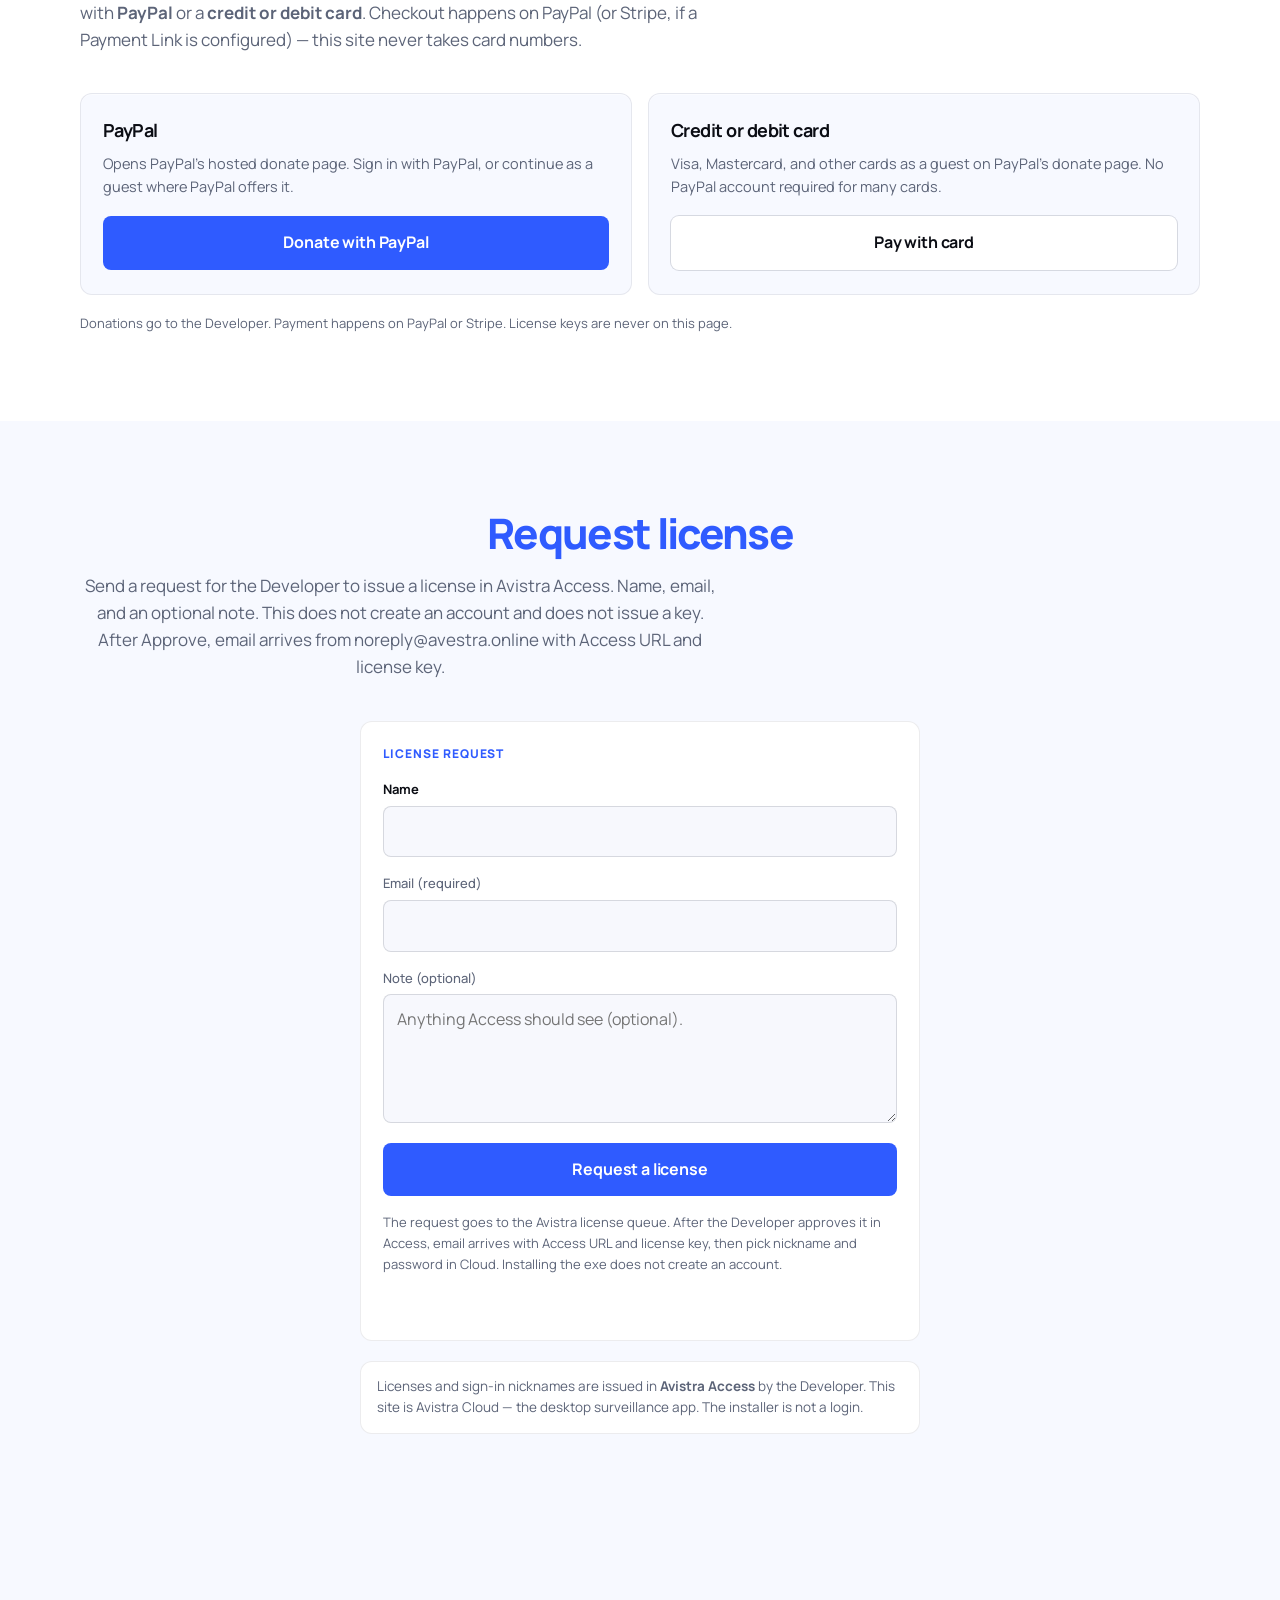
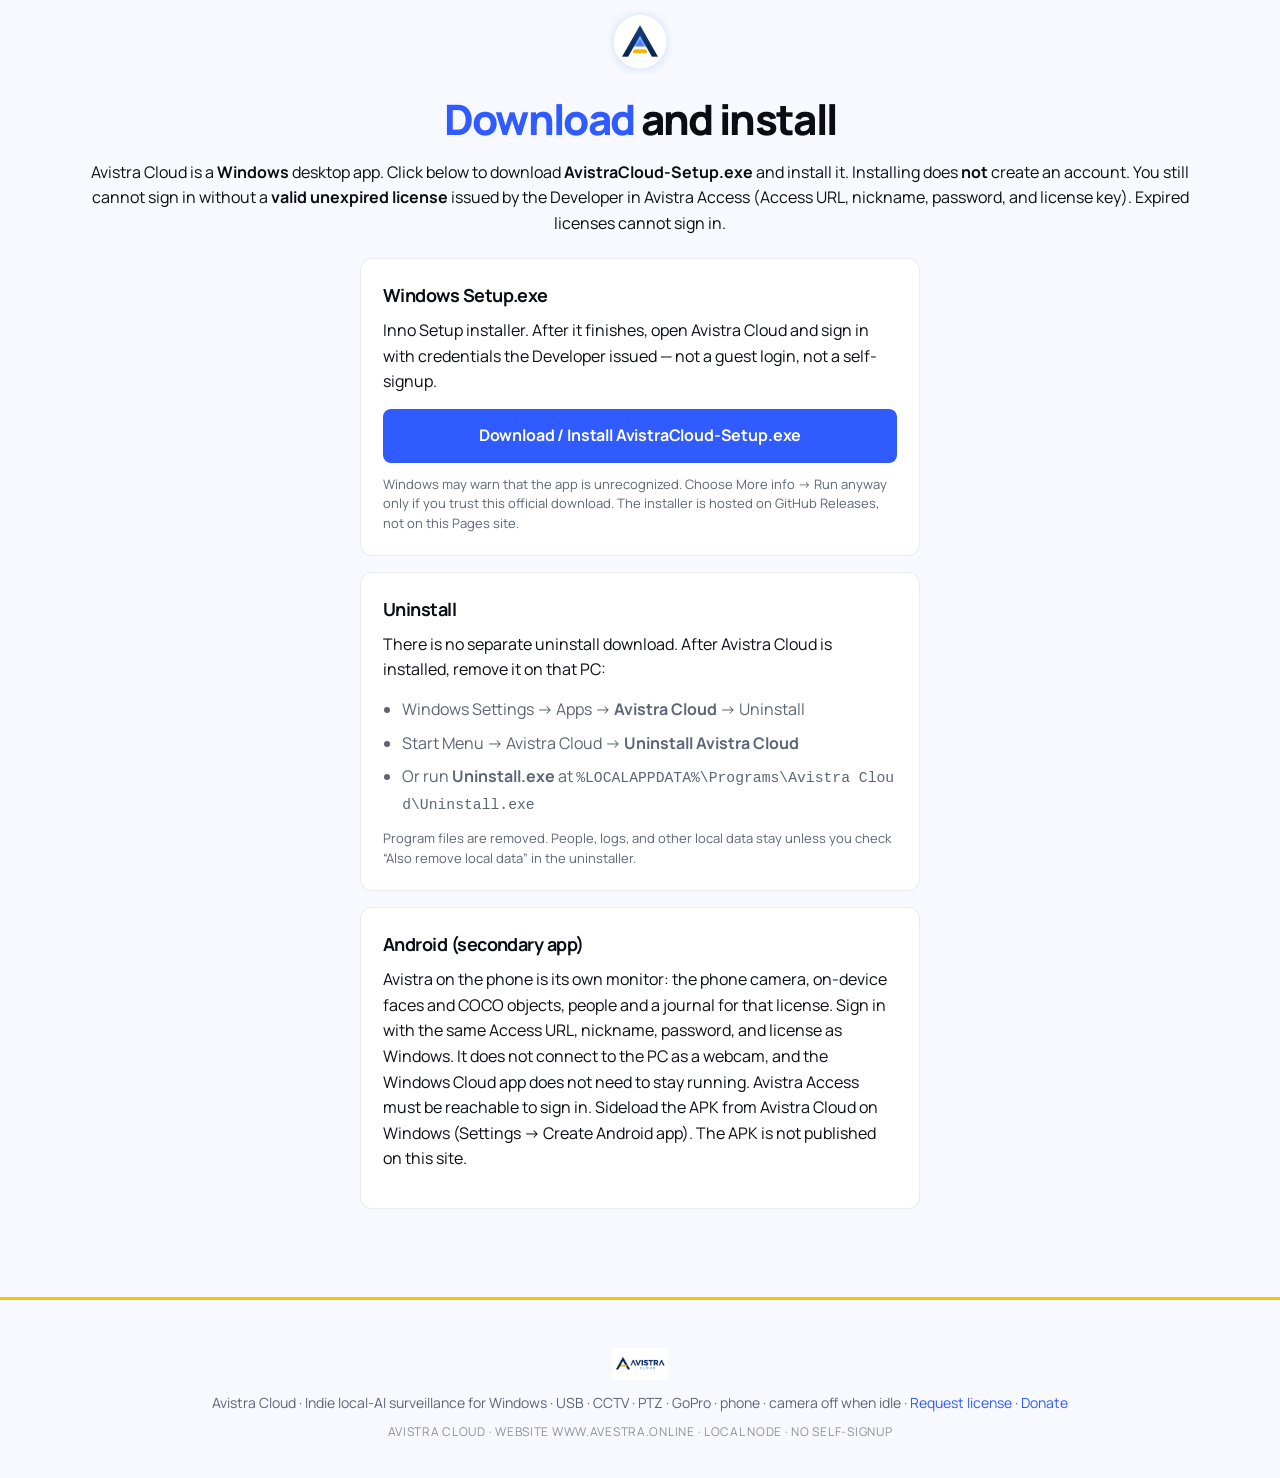
==== commit f1dca9c0: "Put Request license in the top nav and keep the form on this site. Co-authored-by: Cursor <cursorage" ====
--- a/index.html
+++ b/index.html
@@ -22,7 +22,7 @@
   <link rel="preconnect" href="https://fonts.googleapis.com">
   <link rel="preconnect" href="https://fonts.gstatic.com" crossorigin>
   <link rel="stylesheet" href="https://fonts.googleapis.com/css2?family=Manrope:wght@400;500;600;700;800&display=swap">
-  <link rel="stylesheet" href="styles.css?v=ui-20260922req">
+  <link rel="stylesheet" href="styles.css?v=ui-20260922lic">
   <script>
     (function () {
       try {
@@ -57,6 +57,7 @@
         <a href="#clients" data-i18n="nav.clients">Windows / Android</a>
         <a href="#faq" data-i18n="nav.faq">FAQ</a>
         <a href="#uninstall" data-i18n="nav.uninstall">Uninstall</a>
+        <a href="#form" data-i18n="nav.license">Request license</a>
         <a href="#donate" data-i18n="nav.donate">Donate</a>
         <a class="btn small primary" href="#get" data-i18n="nav.download">Download / Install</a>
       </nav>
@@ -460,6 +461,41 @@
       </div>
     </section>
 
+    <section id="form" class="section cta-block">
+      <div class="wrap">
+        <h2 class="reveal">
+          <span class="accent" data-i18n="get.need">Request license</span>
+        </h2>
+        <p class="section-lead reveal" data-i18n="get.needP">Ask below if you need the Developer to issue a license in Avistra Access. The form does not create an account. A license is emailed only after Access approval.</p>
+
+        <form class="request-form reveal" data-license-form method="post" action="https://www.avestra.online/#form">
+          <div class="hp" aria-hidden="true">
+            <label for="company" data-i18n="get.company">Company</label>
+            <input id="company" type="text" name="_honey" tabindex="-1" autocomplete="off">
+          </div>
+          <p class="form-kicker" data-i18n="get.formKicker">License request</p>
+          <div class="field">
+            <label for="name" data-i18n="get.name">Name</label>
+            <input id="name" type="text" name="name" autocomplete="name" maxlength="120">
+          </div>
+          <div class="field">
+            <label for="email"><span data-i18n="get.email">Email</span> <span data-i18n="get.required">(required)</span></label>
+            <input id="email" type="email" name="email" autocomplete="email" required maxlength="120">
+          </div>
+          <div class="field">
+            <label for="reason"><span data-i18n="get.note">Note</span> <span data-i18n="get.optional">(optional)</span></label>
+            <textarea id="reason" name="note" rows="4" maxlength="2000" data-i18n-placeholder="get.notePh" placeholder="Anything Access should see (optional)."></textarea>
+          </div>
+          <button class="btn primary request-submit" type="submit" data-i18n="get.submit">Request a license</button>
+          <p class="form-note" data-form-help data-i18n="get.formNote">The request goes to the Avistra license queue. After the Developer approves it in Access, email arrives with Access URL and license key, then pick nickname and password in Cloud. Installing the exe does not create an account.</p>
+          <p class="form-status" data-license-status role="status" aria-live="polite"></p>
+        </form>
+        <p class="access-note reveal" data-i18n="get.accessNote">
+          Licenses and sign-in nicknames are issued in <strong>Avistra Access</strong> by the Developer. This site is Avistra Cloud — the desktop surveillance app. The installer is not a login.
+        </p>
+      </div>
+    </section>
+
     <section id="get" class="section cta-block">
       <div class="wrap">
         <img class="cta-icon reveal" data-brand-icon src="assets/avistra-icon.png" width="64" height="64" alt="">
@@ -495,39 +531,6 @@
             Avistra on the phone is its own monitor: the phone camera, on-device faces and COCO objects, people and a journal for that license. Sign in with the same Access URL, nickname, password, and license as Windows. It does not connect to the PC as a webcam, and the Windows Cloud app does not need to stay running. Avistra Access must be reachable to sign in. Sideload the APK from Avistra Cloud on Windows (Settings → Create Android app). The APK is not published on this site.
           </p>
         </div>
-
-        <p class="form-split" id="form" data-i18n="get.need">Need a license?</p>
-        <p data-i18n="get.needP">Ask below if you need the Developer to issue a license in Avistra Access. The form does not create an account. A license is emailed only after Access approval.</p>
-
-        <form class="request-form reveal" data-license-form method="post" action="https://www.avestra.online/#form">
-          <div class="hp" aria-hidden="true">
-            <label for="company" data-i18n="get.company">Company</label>
-            <input id="company" type="text" name="_honey" tabindex="-1" autocomplete="off">
-          </div>
-          <p class="form-kicker" data-i18n="get.formKicker">Access request</p>
-          <div class="field">
-            <label for="name" data-i18n="get.name">Name</label>
-            <input id="name" type="text" name="name" autocomplete="name" maxlength="120">
-          </div>
-          <div class="field">
-            <label for="email"><span data-i18n="get.email">Email</span> <span data-i18n="get.required">(required)</span></label>
-            <input id="email" type="email" name="email" autocomplete="email" required maxlength="120">
-          </div>
-          <div class="field">
-            <label for="phone"><span data-i18n="get.phone">Phone / other contact</span> <span data-i18n="get.optional">(optional)</span></label>
-            <input id="phone" type="text" name="contact" autocomplete="tel" maxlength="120" data-i18n-placeholder="get.phonePh" placeholder="Phone, Telegram, etc.">
-          </div>
-          <div class="field">
-            <label for="reason"><span data-i18n="get.reason">Why you need a license</span> <span data-i18n="get.required">(required)</span></label>
-            <textarea id="reason" name="reason" required rows="5" maxlength="2000" data-i18n-placeholder="get.reasonPh" placeholder="Who you are and why you need Avistra Cloud."></textarea>
-          </div>
-          <button class="btn primary request-submit" type="submit" data-i18n="get.submit">Request a license</button>
-          <p class="form-note" data-form-help data-i18n="get.formNote">The request goes to the Avistra license queue. After the Developer approves it in Access, email arrives with Access URL and license key, then pick nickname and password in Cloud. Installing the exe does not create an account.</p>
-          <p class="form-status" data-license-status role="status" aria-live="polite"></p>
-        </form>
-        <p class="access-note reveal" data-i18n="get.accessNote">
-          Licenses and sign-in nicknames are issued in <strong>Avistra Access</strong> by the Developer. This site is Avistra Cloud — the desktop surveillance app. The installer is not a login.
-        </p>
       </div>
     </section>
   </main>
@@ -535,7 +538,7 @@
   <footer>
     <div class="wrap">
       <img data-brand-logo src="assets/avistra-logo.png" alt="Avistra Cloud" height="32">
-      <p><span data-i18n="footer.line">Avistra Cloud · Indie local-AI surveillance for Windows · USB · CCTV · PTZ · GoPro · phone · camera off when idle</span> · <a href="#donate" data-i18n="nav.donate">Donate</a></p>
+      <p><span data-i18n="footer.line">Avistra Cloud · Indie local-AI surveillance for Windows · USB · CCTV · PTZ · GoPro · phone · camera off when idle</span> · <a href="#form" data-i18n="nav.license">Request license</a> · <a href="#donate" data-i18n="nav.donate">Donate</a></p>
       <p class="foot-meta" data-i18n="footer.meta">Avistra Cloud · website www.avestra.online · local node · no self-signup</p>
     </div>
   </footer>
@@ -544,11 +547,11 @@
     <svg viewBox="0 0 24 24" fill="none" stroke="currentColor" stroke-width="2.2" aria-hidden="true"><path d="M6 14l6-6 6 6"/></svg>
   </button>
 
-  <script src="donate-config.js?v=ui-20260922cfw"></script>
-  <script src="license-config.js?v=ui-20260922cfw"></script>
-  <script src="i18n.js?v=ui-20260922cfw"></script>
-  <script src="script.js?v=ui-20260922cfw"></script>
-  <script src="gate.js?v=ui-20260922cfw"></script>
+  <script src="donate-config.js?v=ui-20260922lic"></script>
+  <script src="license-config.js?v=ui-20260922lic"></script>
+  <script src="i18n.js?v=ui-20260922lic"></script>
+  <script src="script.js?v=ui-20260922lic"></script>
+  <script src="gate.js?v=ui-20260922lic"></script>
   <script src="demo.js?v=ui-20260922feed"></script>
 </body>
 </html>
--- a/styles.css
+++ b/styles.css
@@ -126,8 +126,10 @@
   color: var(--muted);
   font-size: 14.5px;
   font-weight: 600;
+  white-space: nowrap;
 }
 .links a:hover { color: var(--text); }
+.links a[href="#form"] { color: var(--blue); }
 .nav-tools {
   display: flex;
   align-items: center;
@@ -676,6 +678,7 @@
   letter-spacing: 0.1em;
   text-transform: uppercase;
 }
+#form { scroll-margin-top: 88px; }
 .access-note {
   max-width: 560px;
   margin: 20px auto 0;
@@ -998,7 +1001,7 @@
   .steps { grid-template-columns: 1fr 1fr; }
 }
 
-@media (max-width: 860px) {
+@media (max-width: 1080px) {
   .links { display: none; }
   .nav.open .links {
     display: flex;
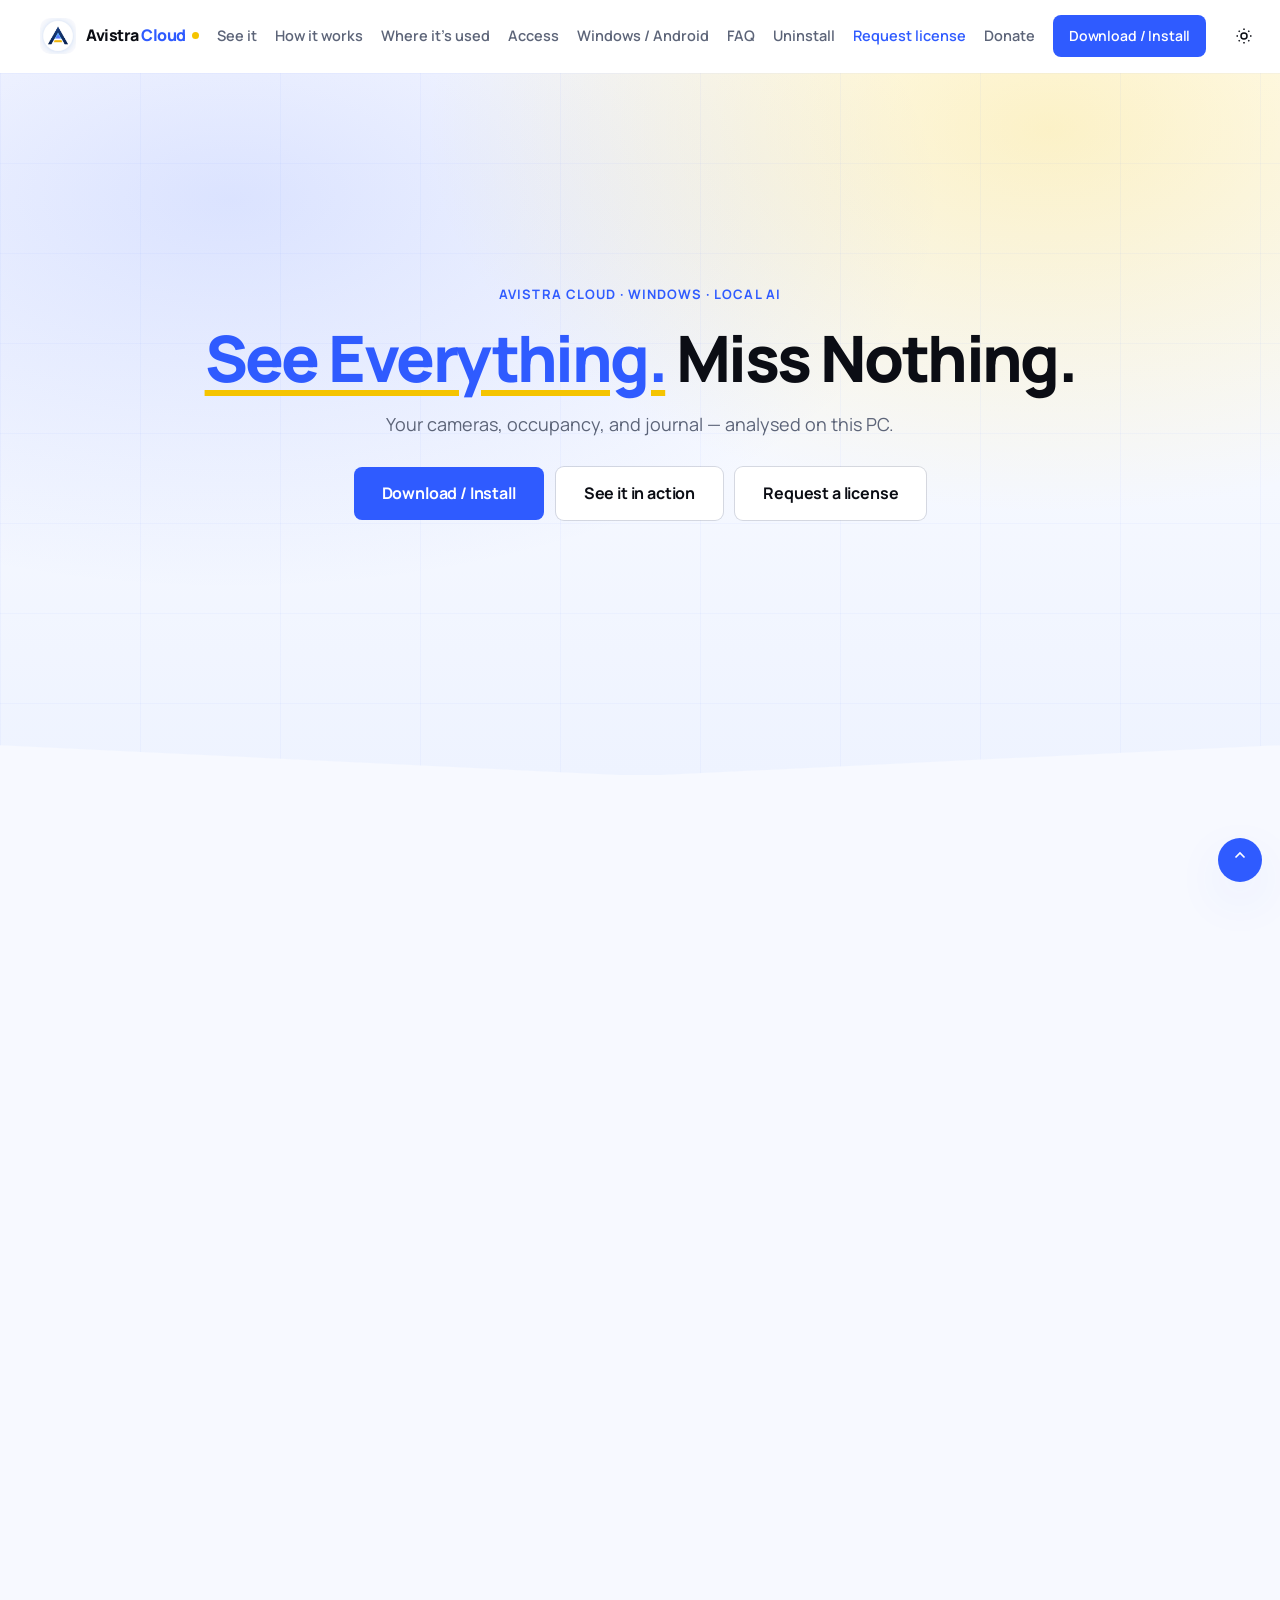
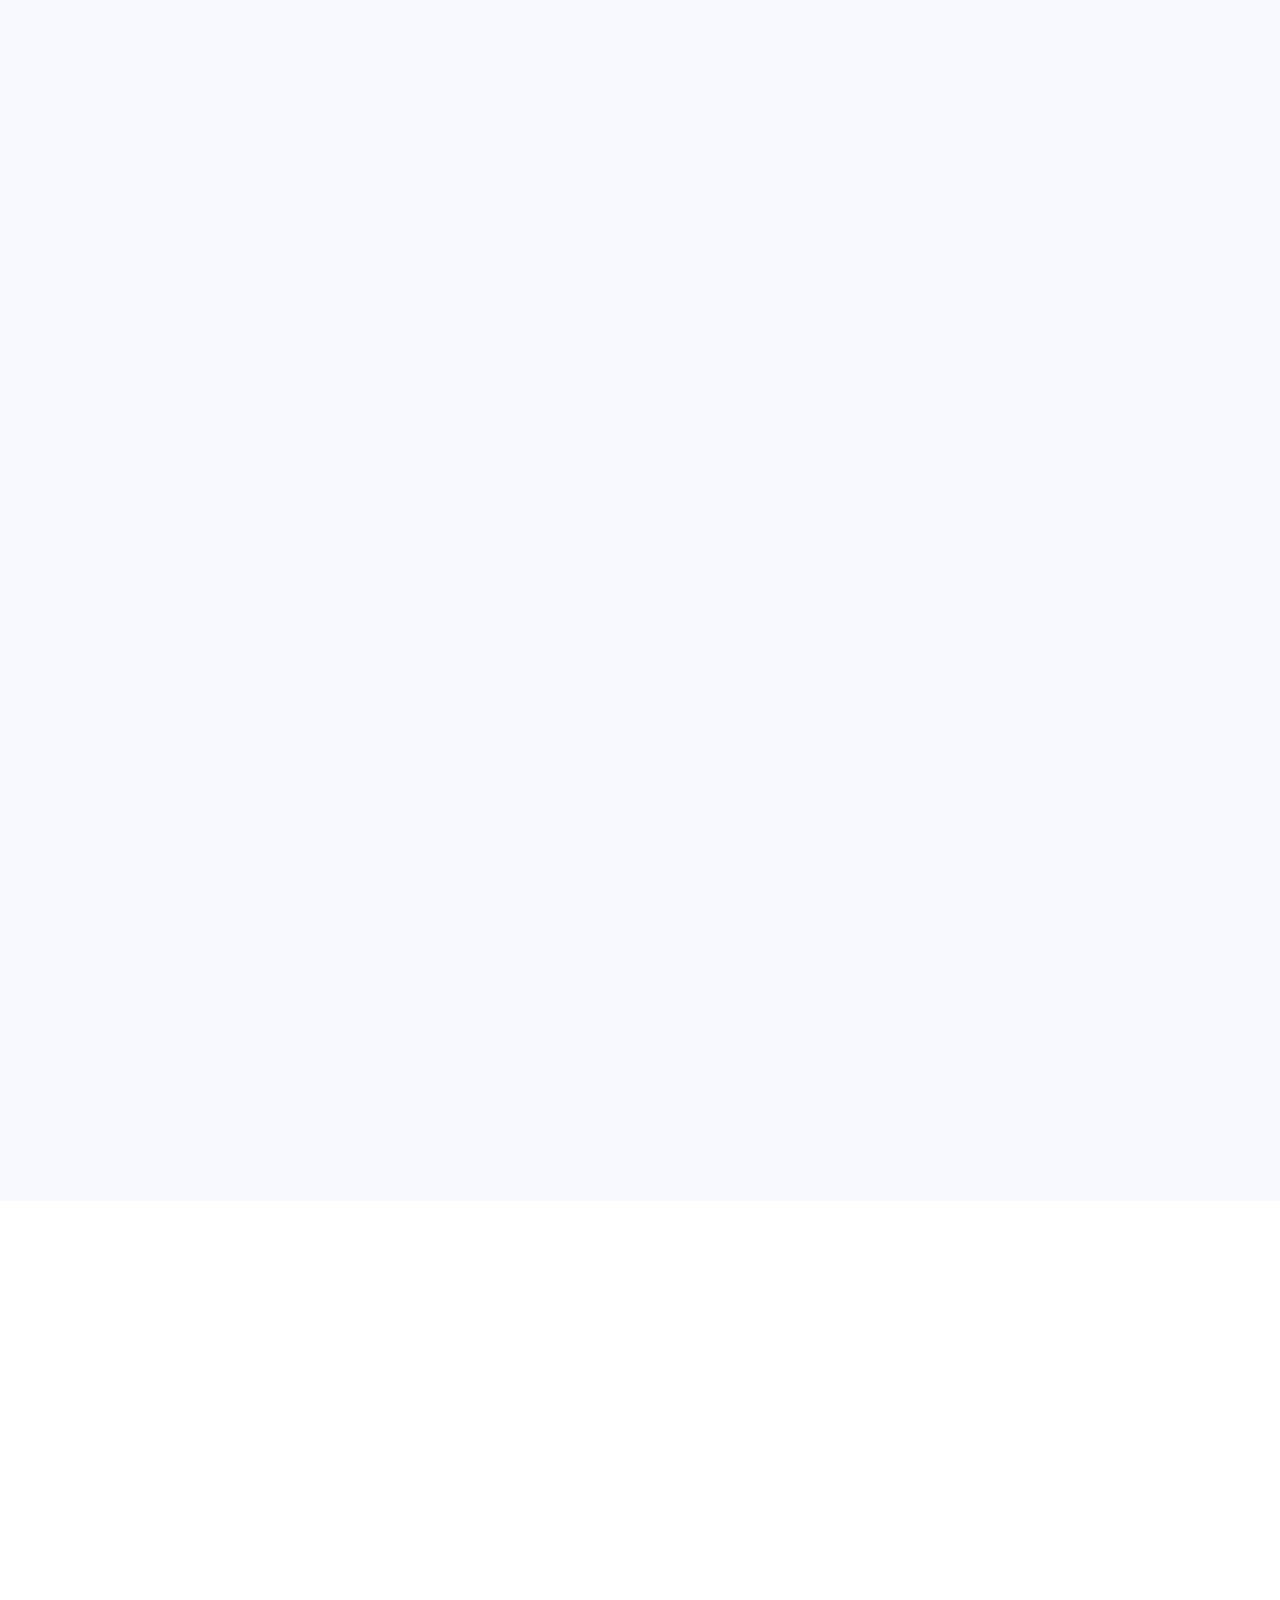
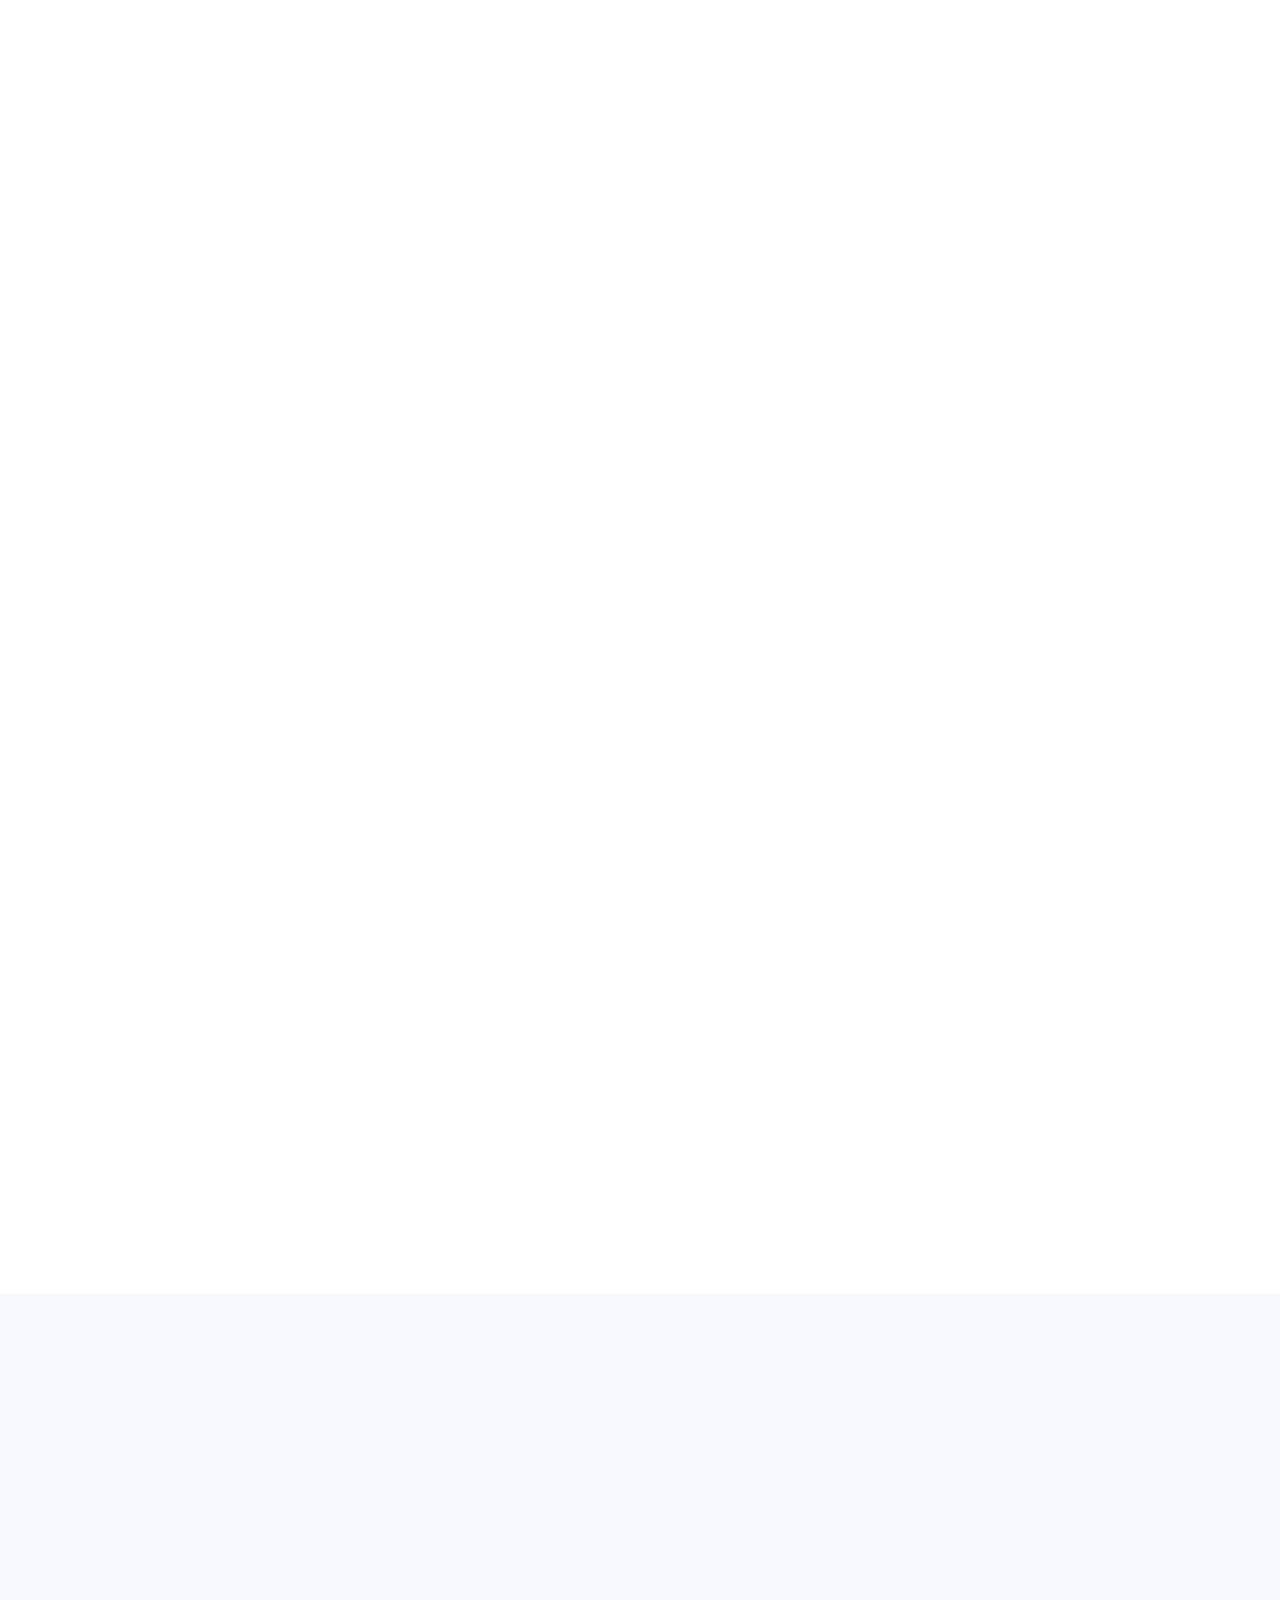
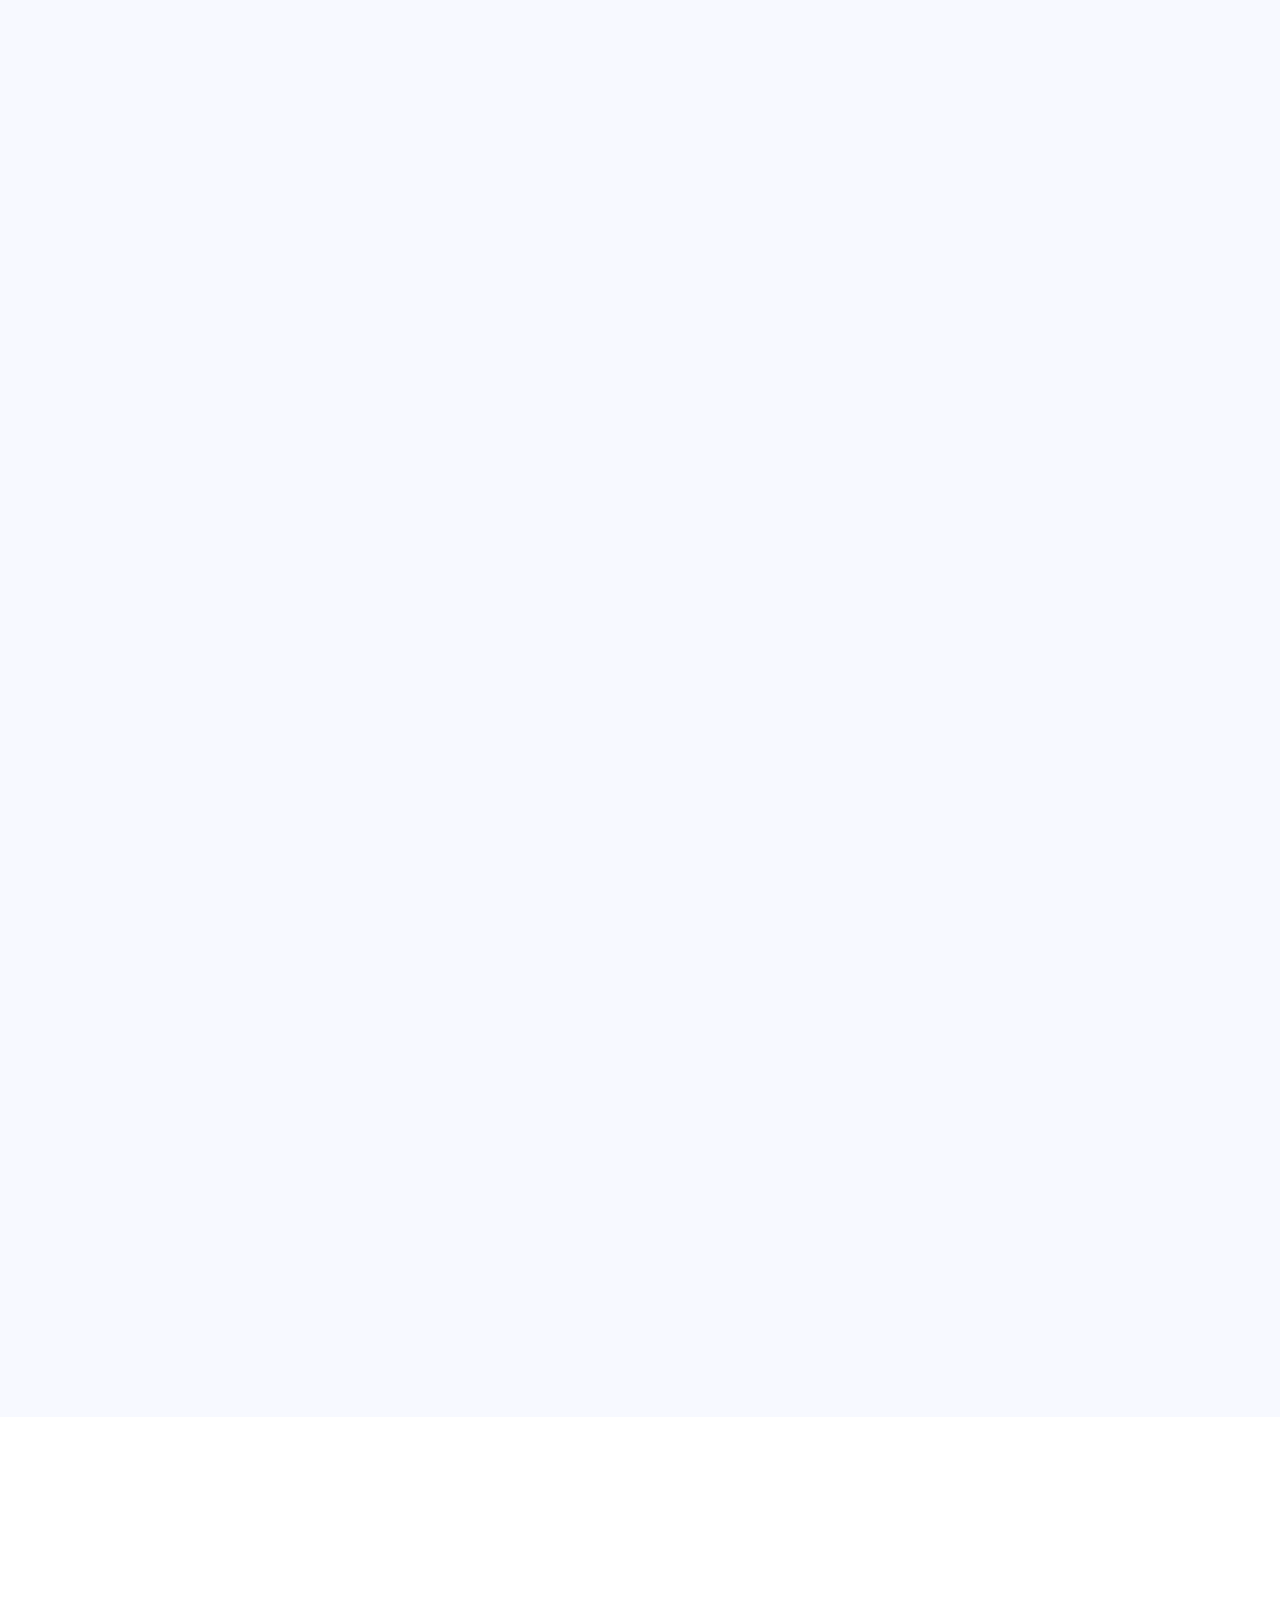
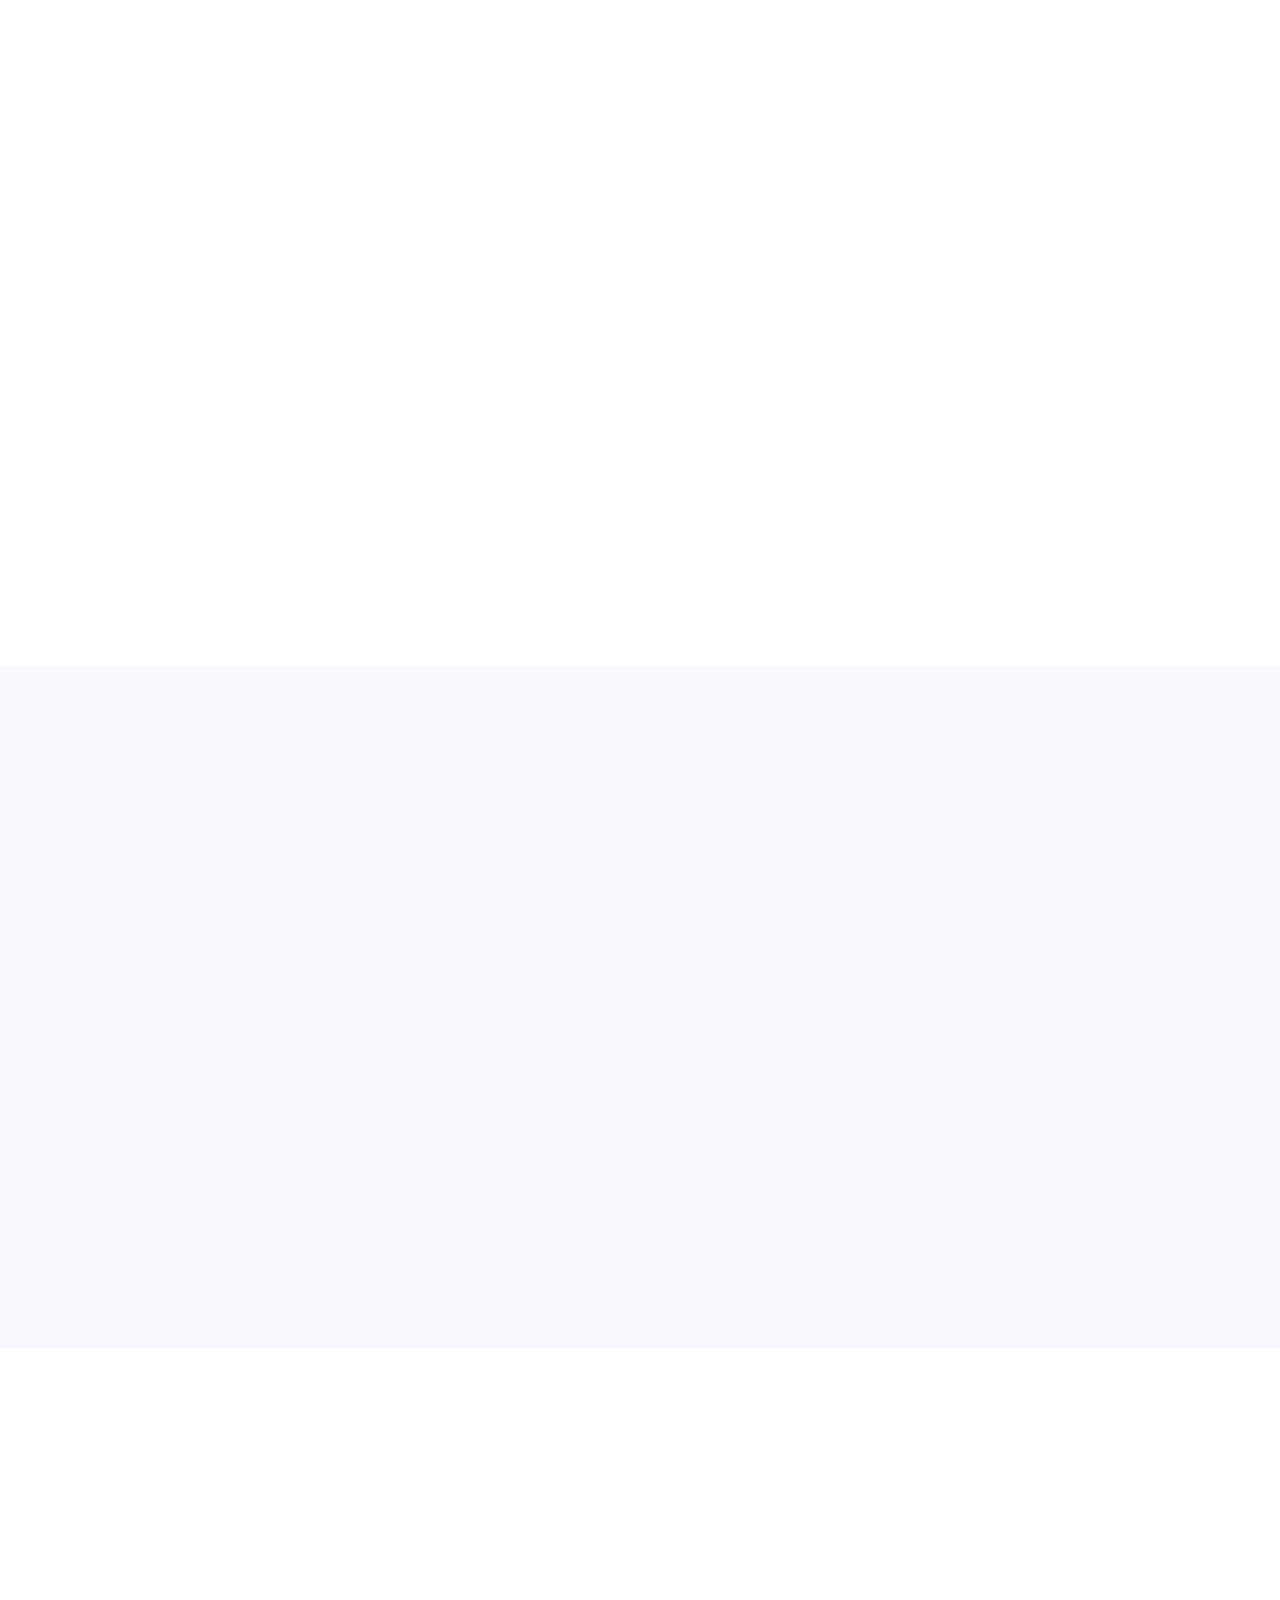
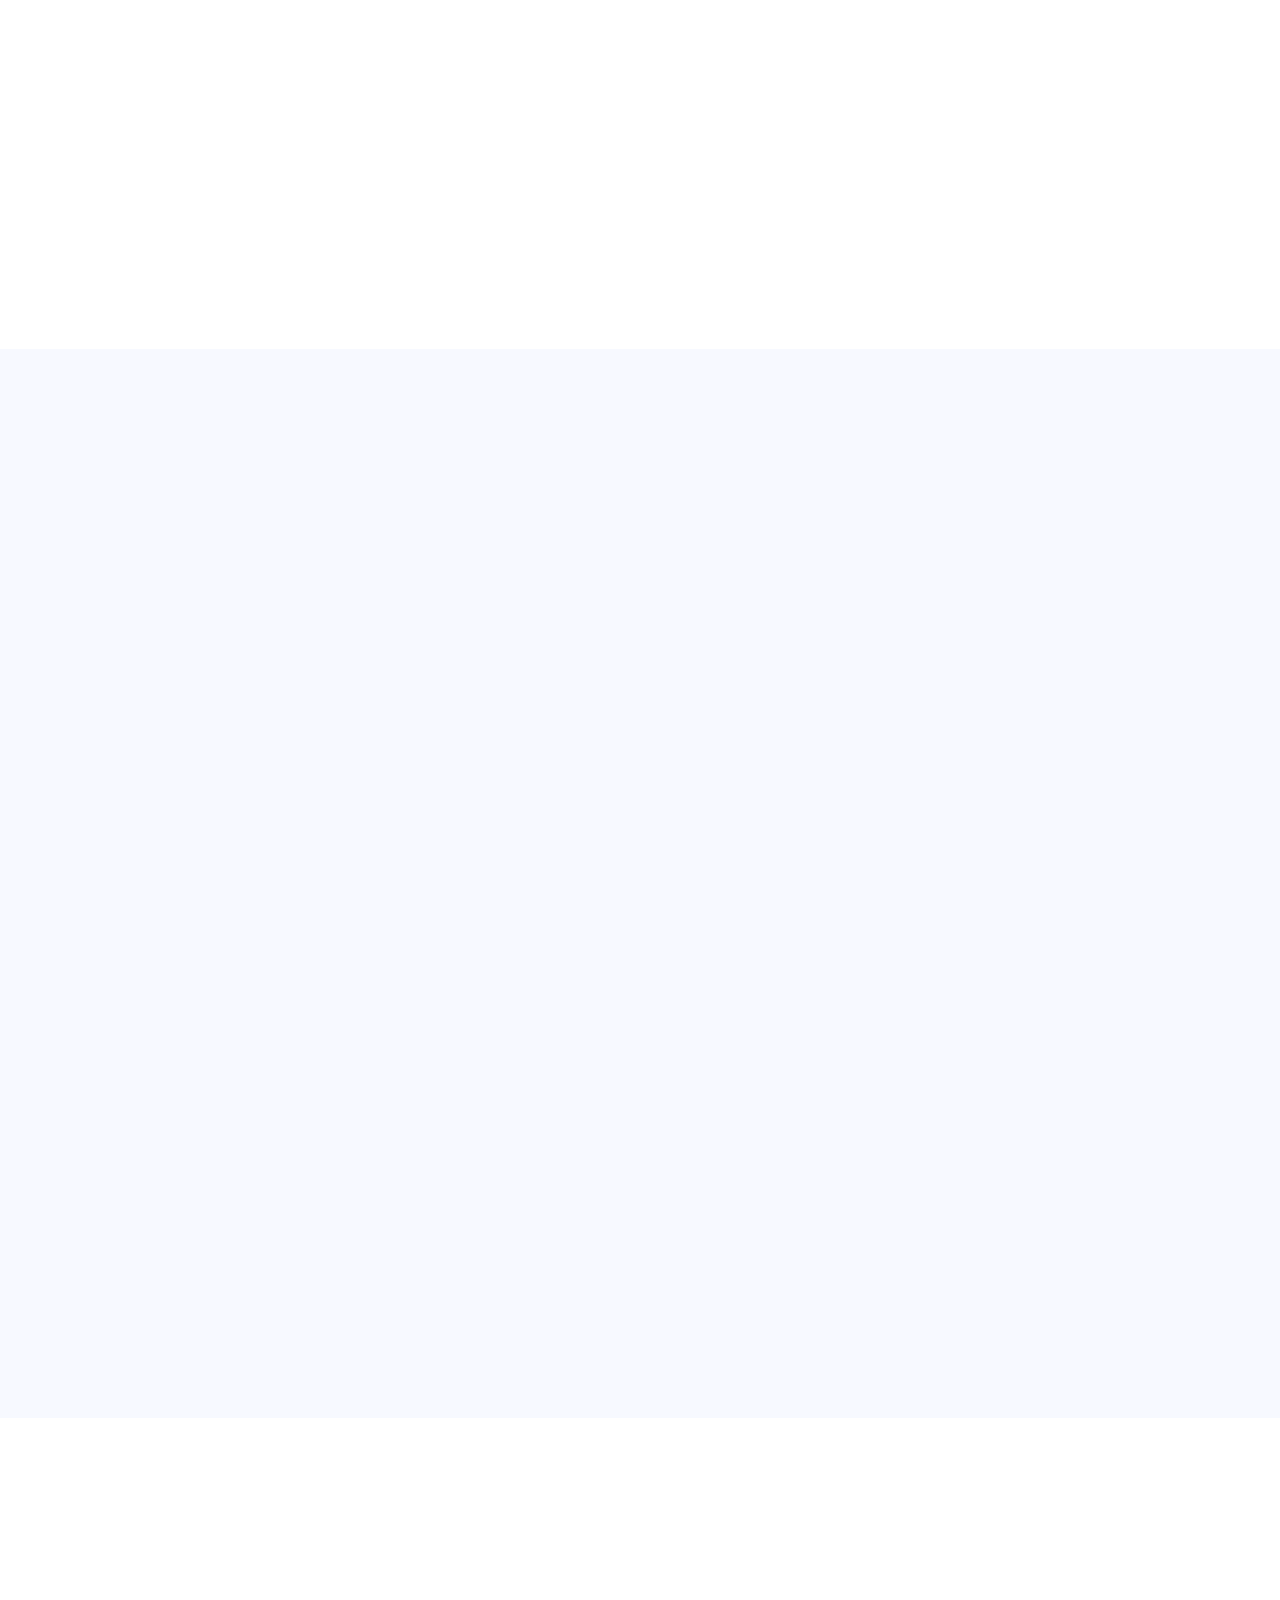
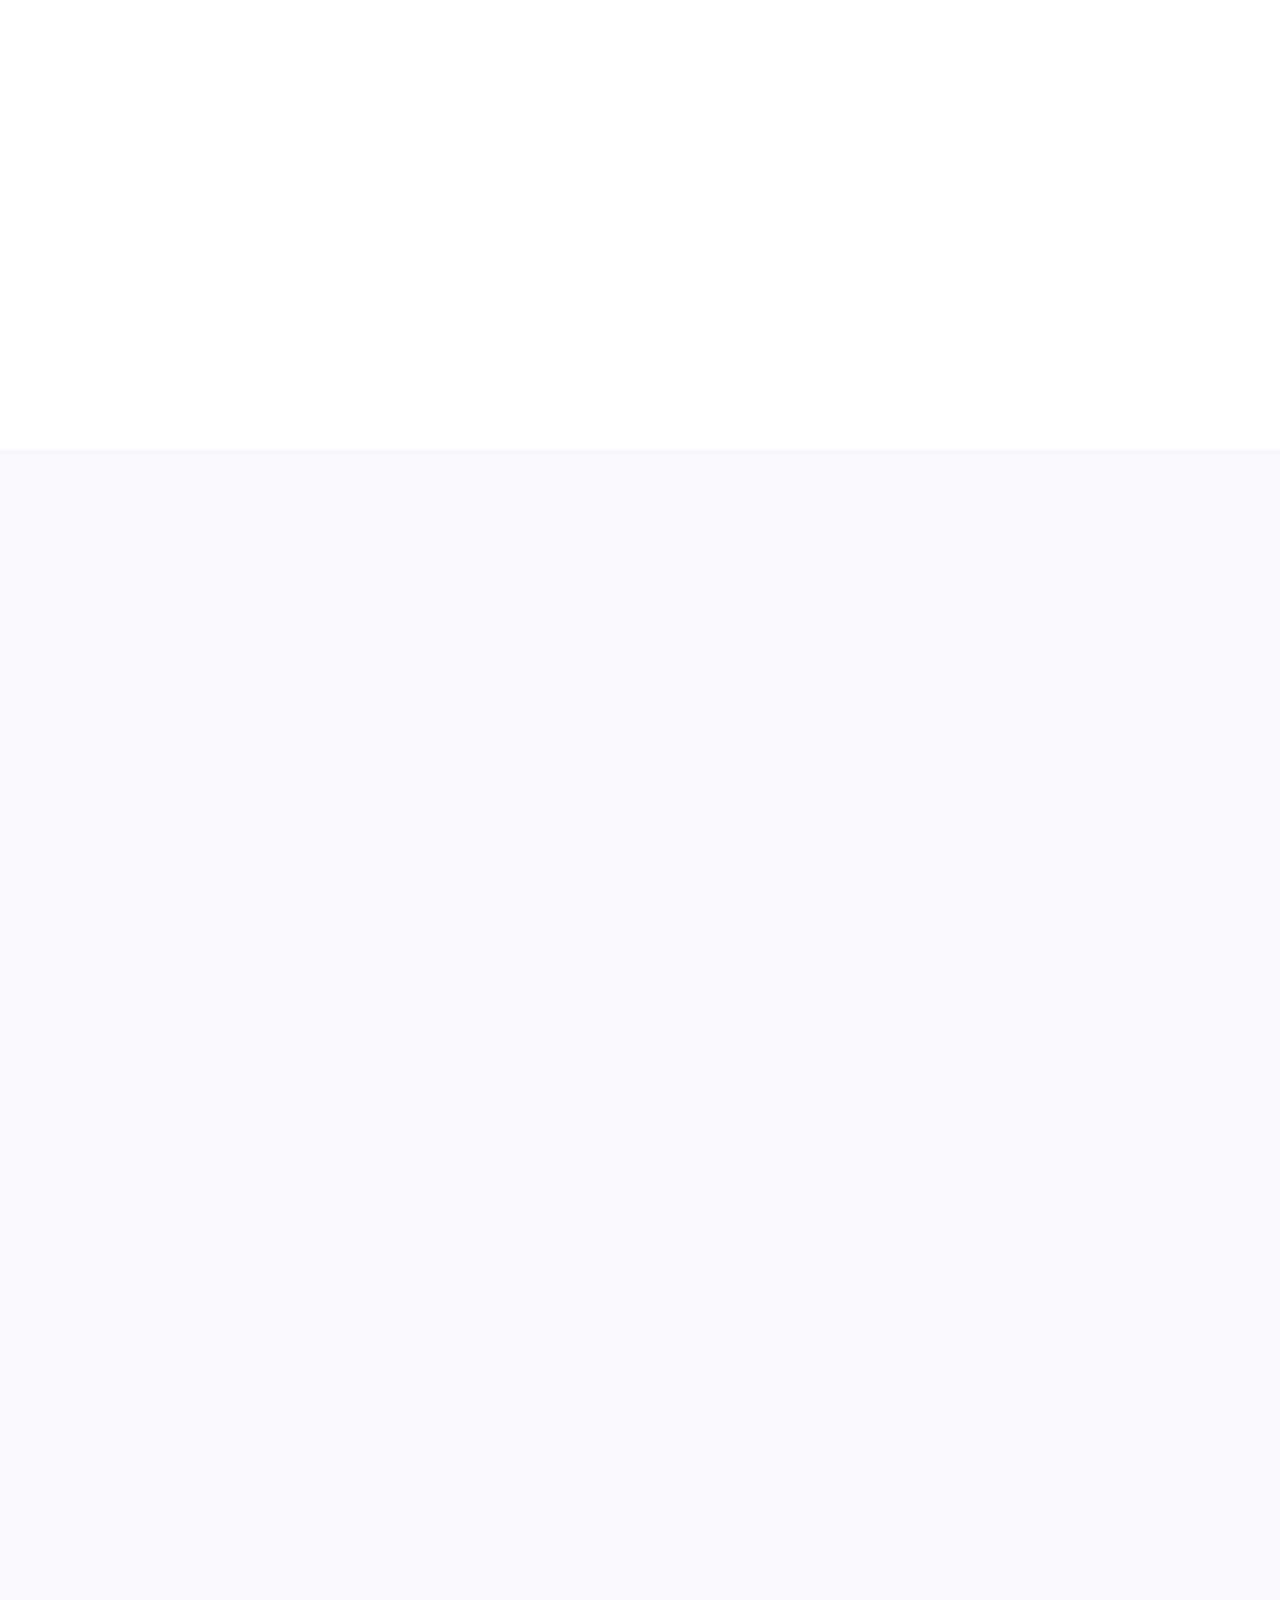
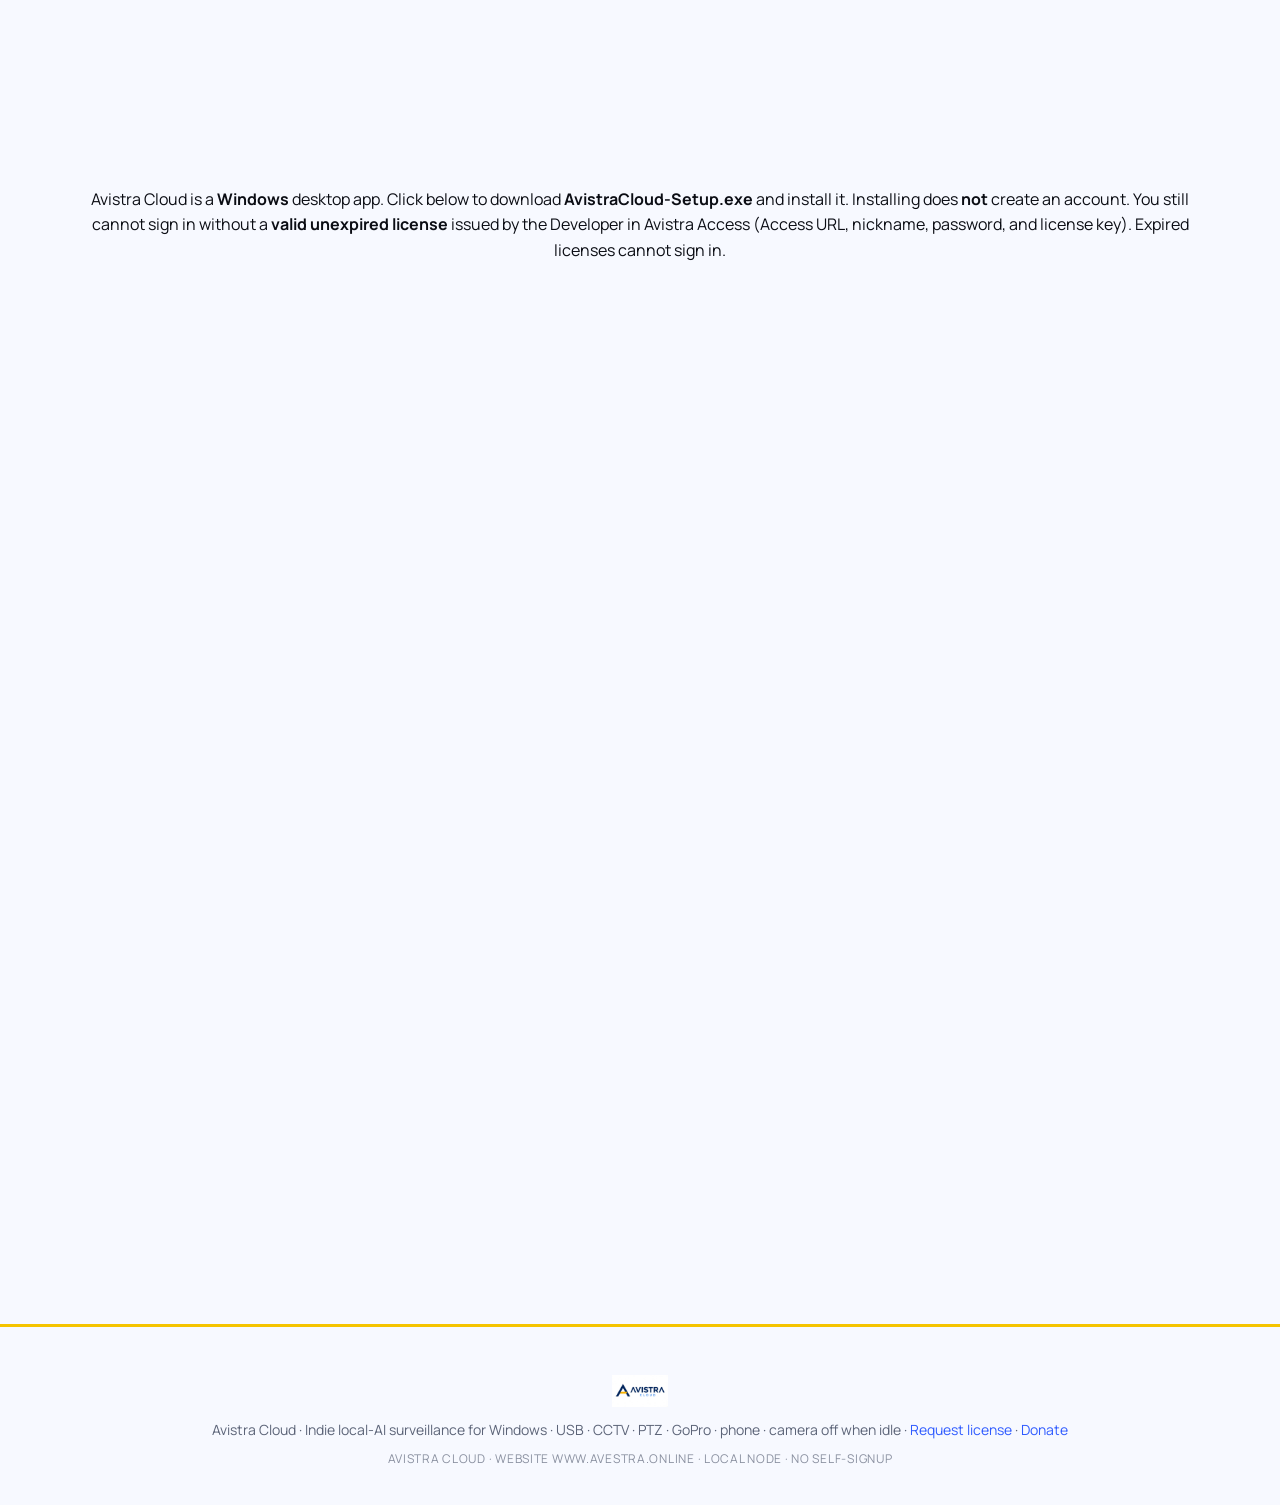
==== commit 9c128121: "Put the Watch demo laptop box on the table laptop and show Restriction area 1 when she crosses. Co-a" ====
--- a/index.html
+++ b/index.html
@@ -143,7 +143,7 @@
           <span data-i18n="demo.titleRest">as the node names who walked through.</span>
         </h2>
         <p class="section-lead reveal" data-i18n="demo.lead">
-          Illustrated clip — invented faces, not a webcam, not anyone in this household. Hunt, lock <strong>Person 1 · Alex</strong>, then Person 2 walks through. Occupancy 0 → 1 → 2.
+          Illustrated clip — invented faces, not a webcam, not anyone in this household. Empty room, lock <strong>Person 1 · Alex</strong>, then a woman in an olive jacket crosses <strong>Restriction area 1</strong>.
         </p>
         <div class="player reveal" data-demo>
           <div class="monitor">
@@ -549,9 +549,9 @@
 
   <script src="donate-config.js?v=ui-20260922lic"></script>
   <script src="license-config.js?v=ui-20260922lic"></script>
-  <script src="i18n.js?v=ui-20260922lic"></script>
+  <script src="i18n.js?v=ui-20260922restrict"></script>
   <script src="script.js?v=ui-20260922lic"></script>
   <script src="gate.js?v=ui-20260922lic"></script>
-  <script src="demo.js?v=ui-20260922feed"></script>
+  <script src="demo.js?v=ui-20260922restrict"></script>
 </body>
 </html>
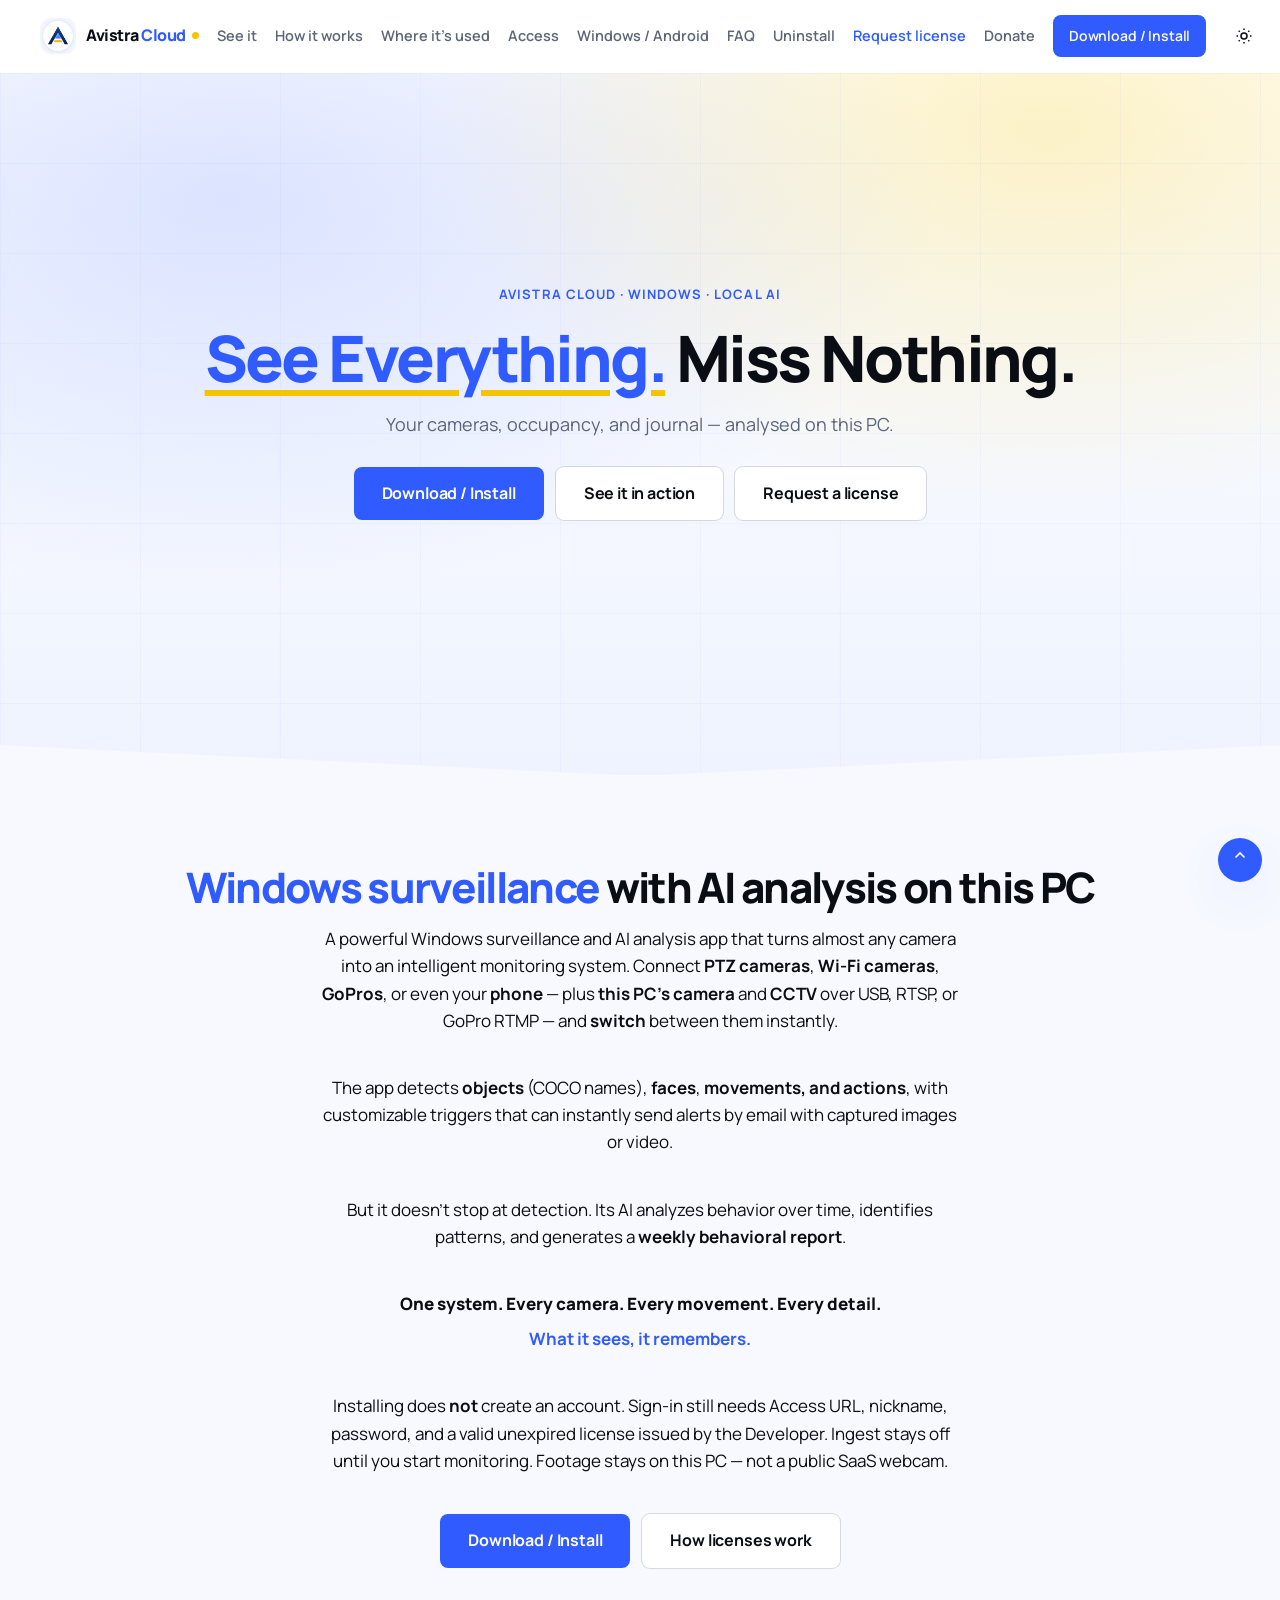
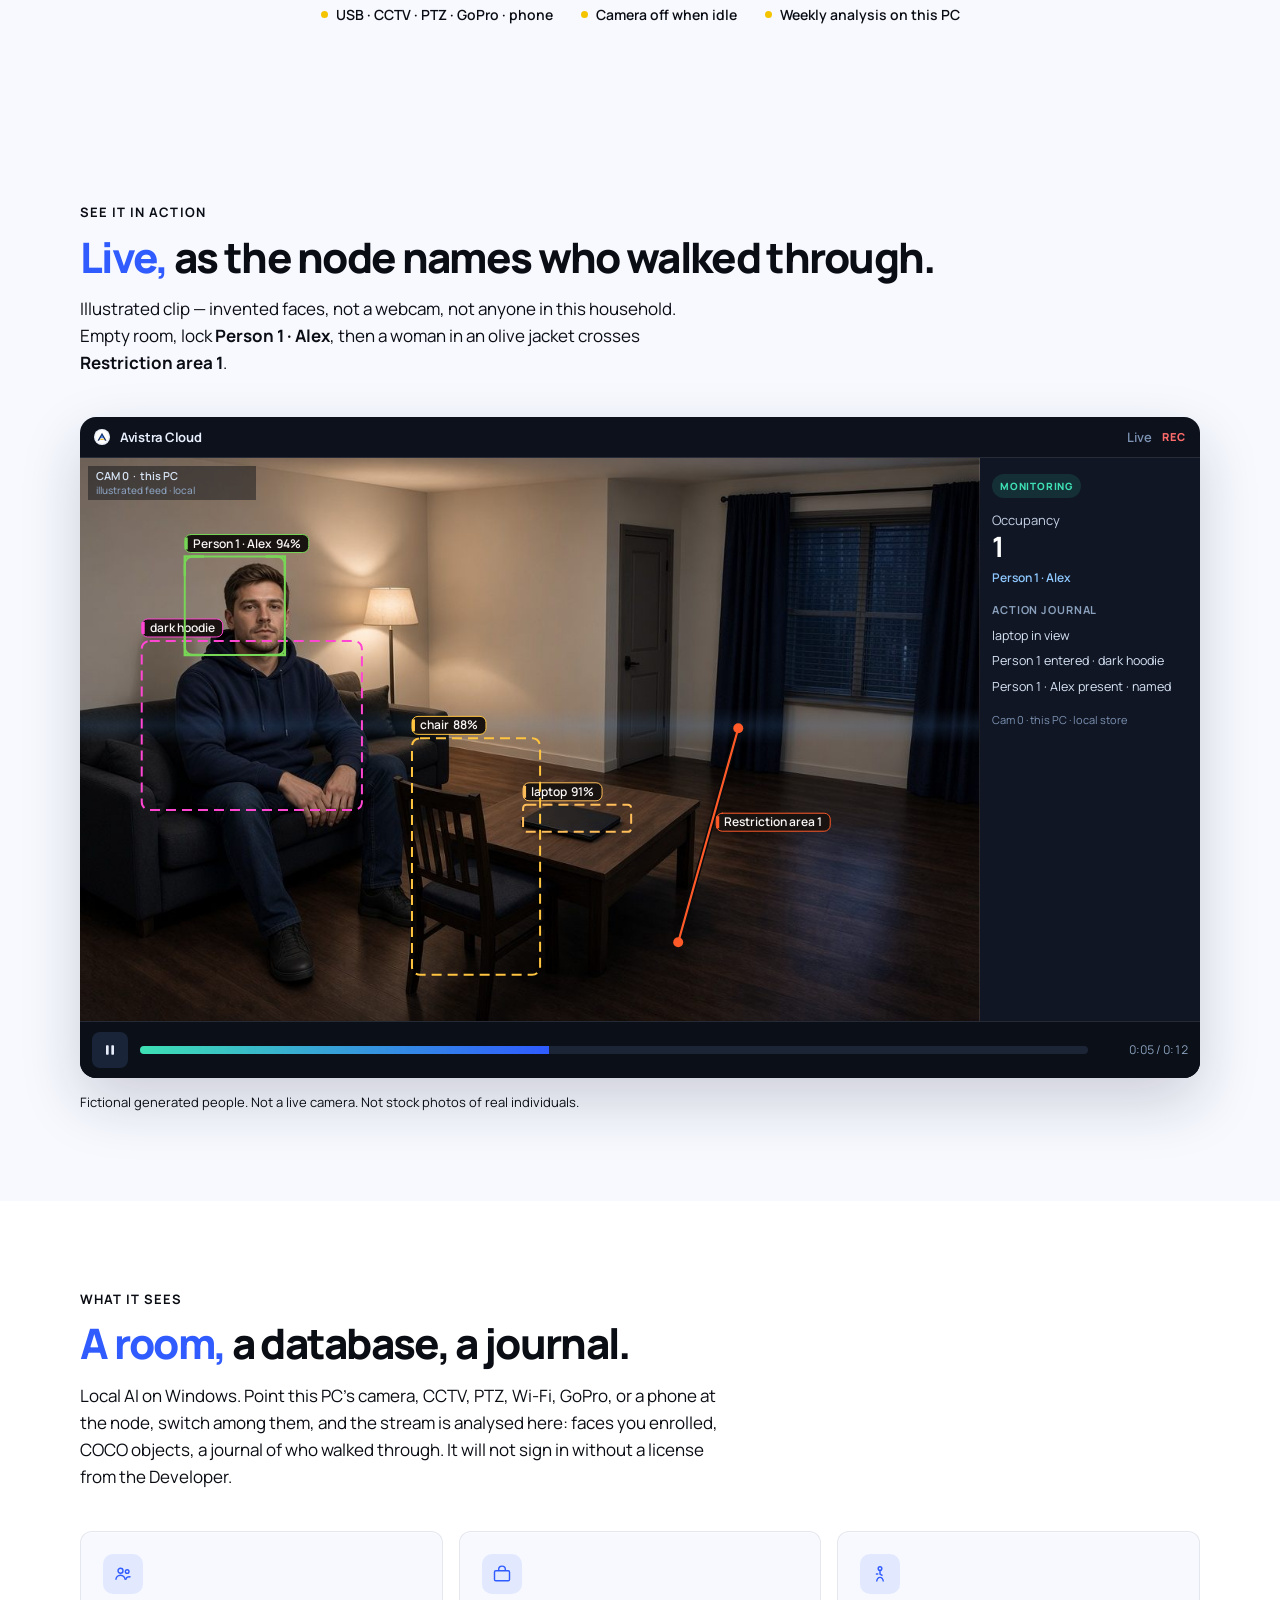
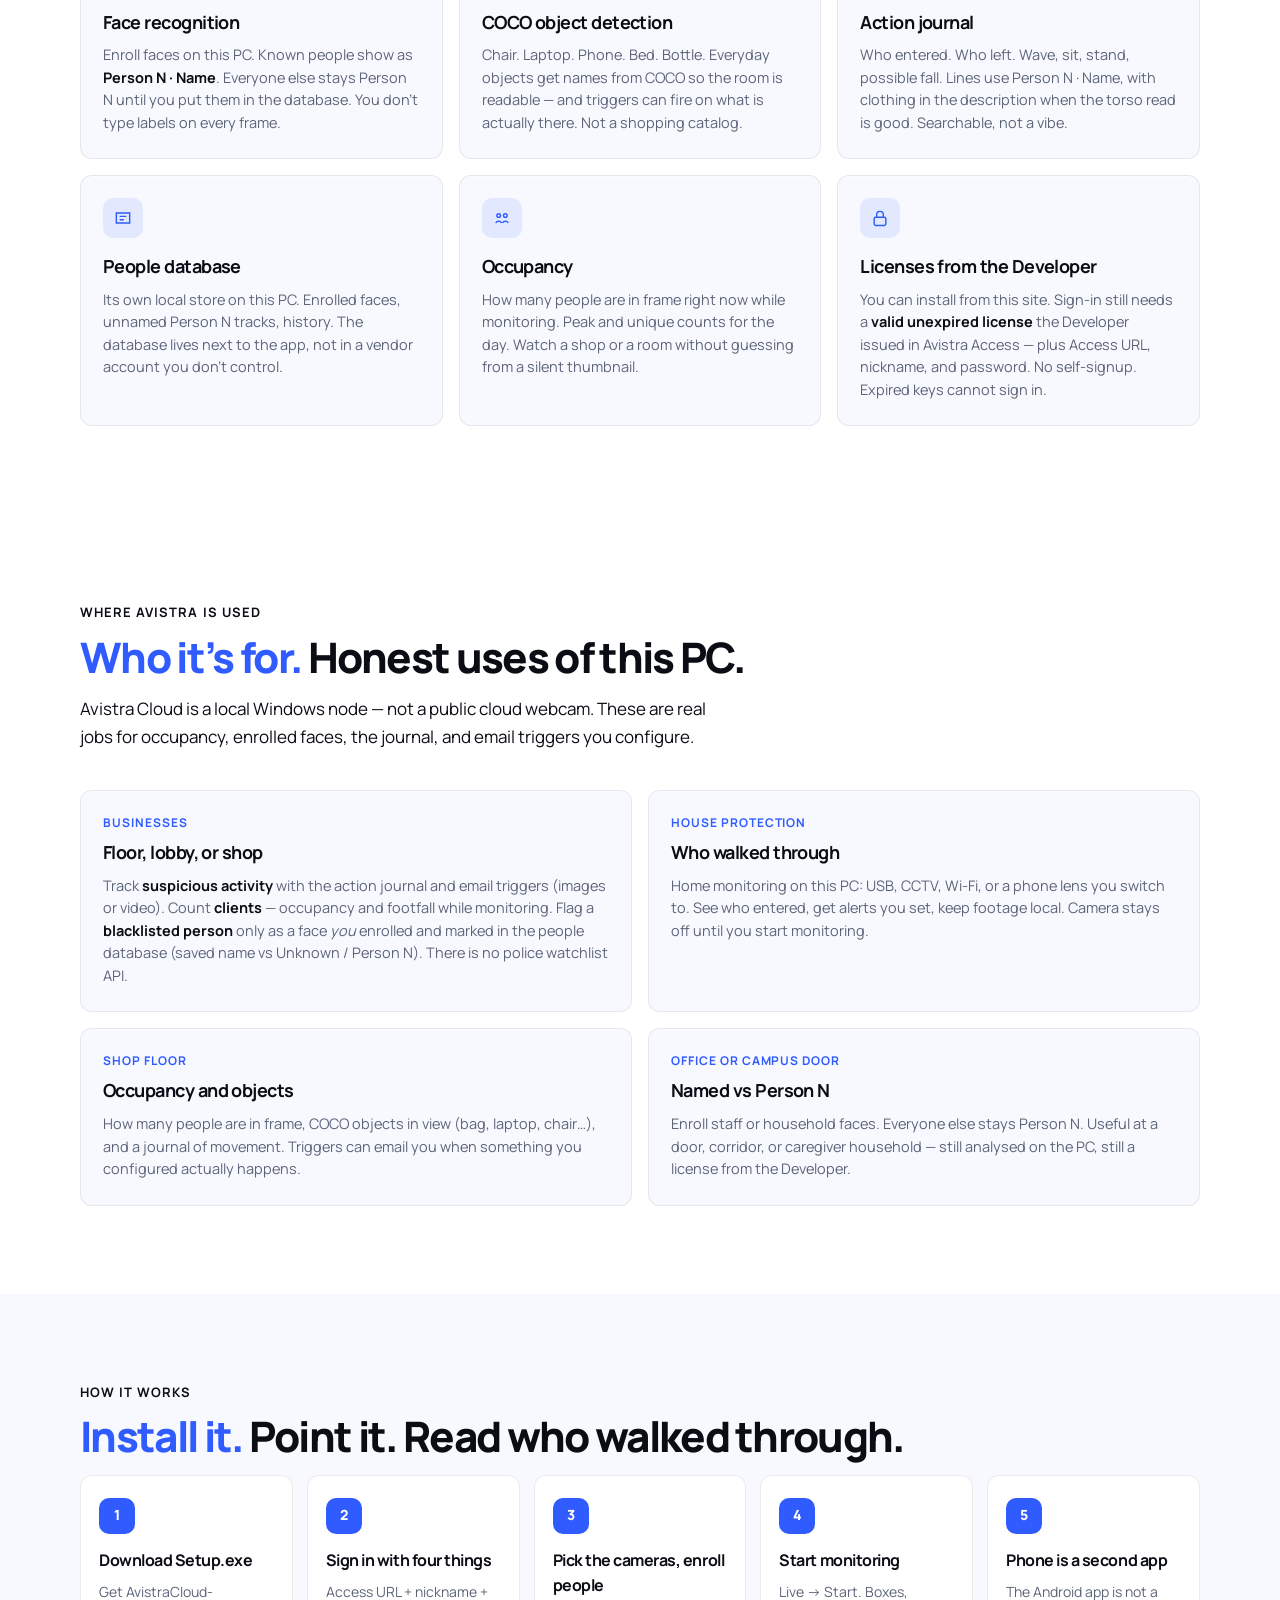
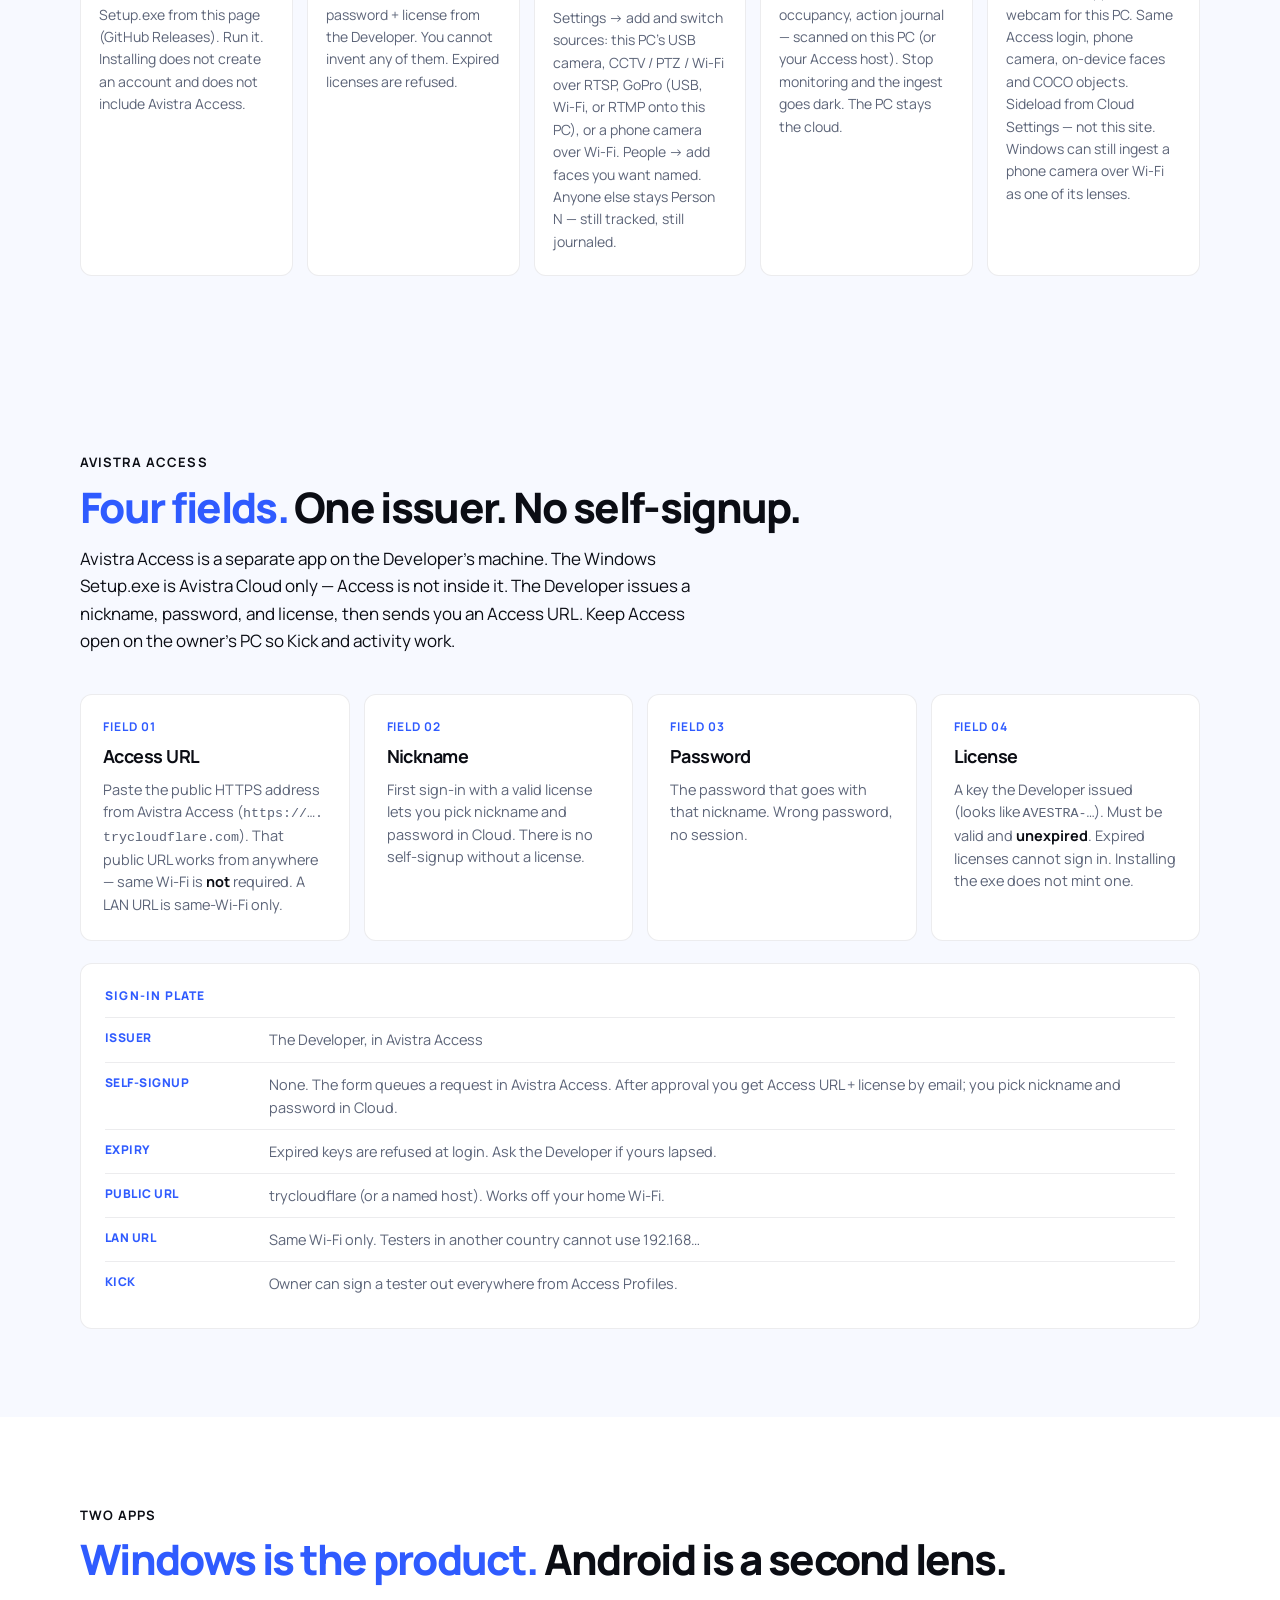
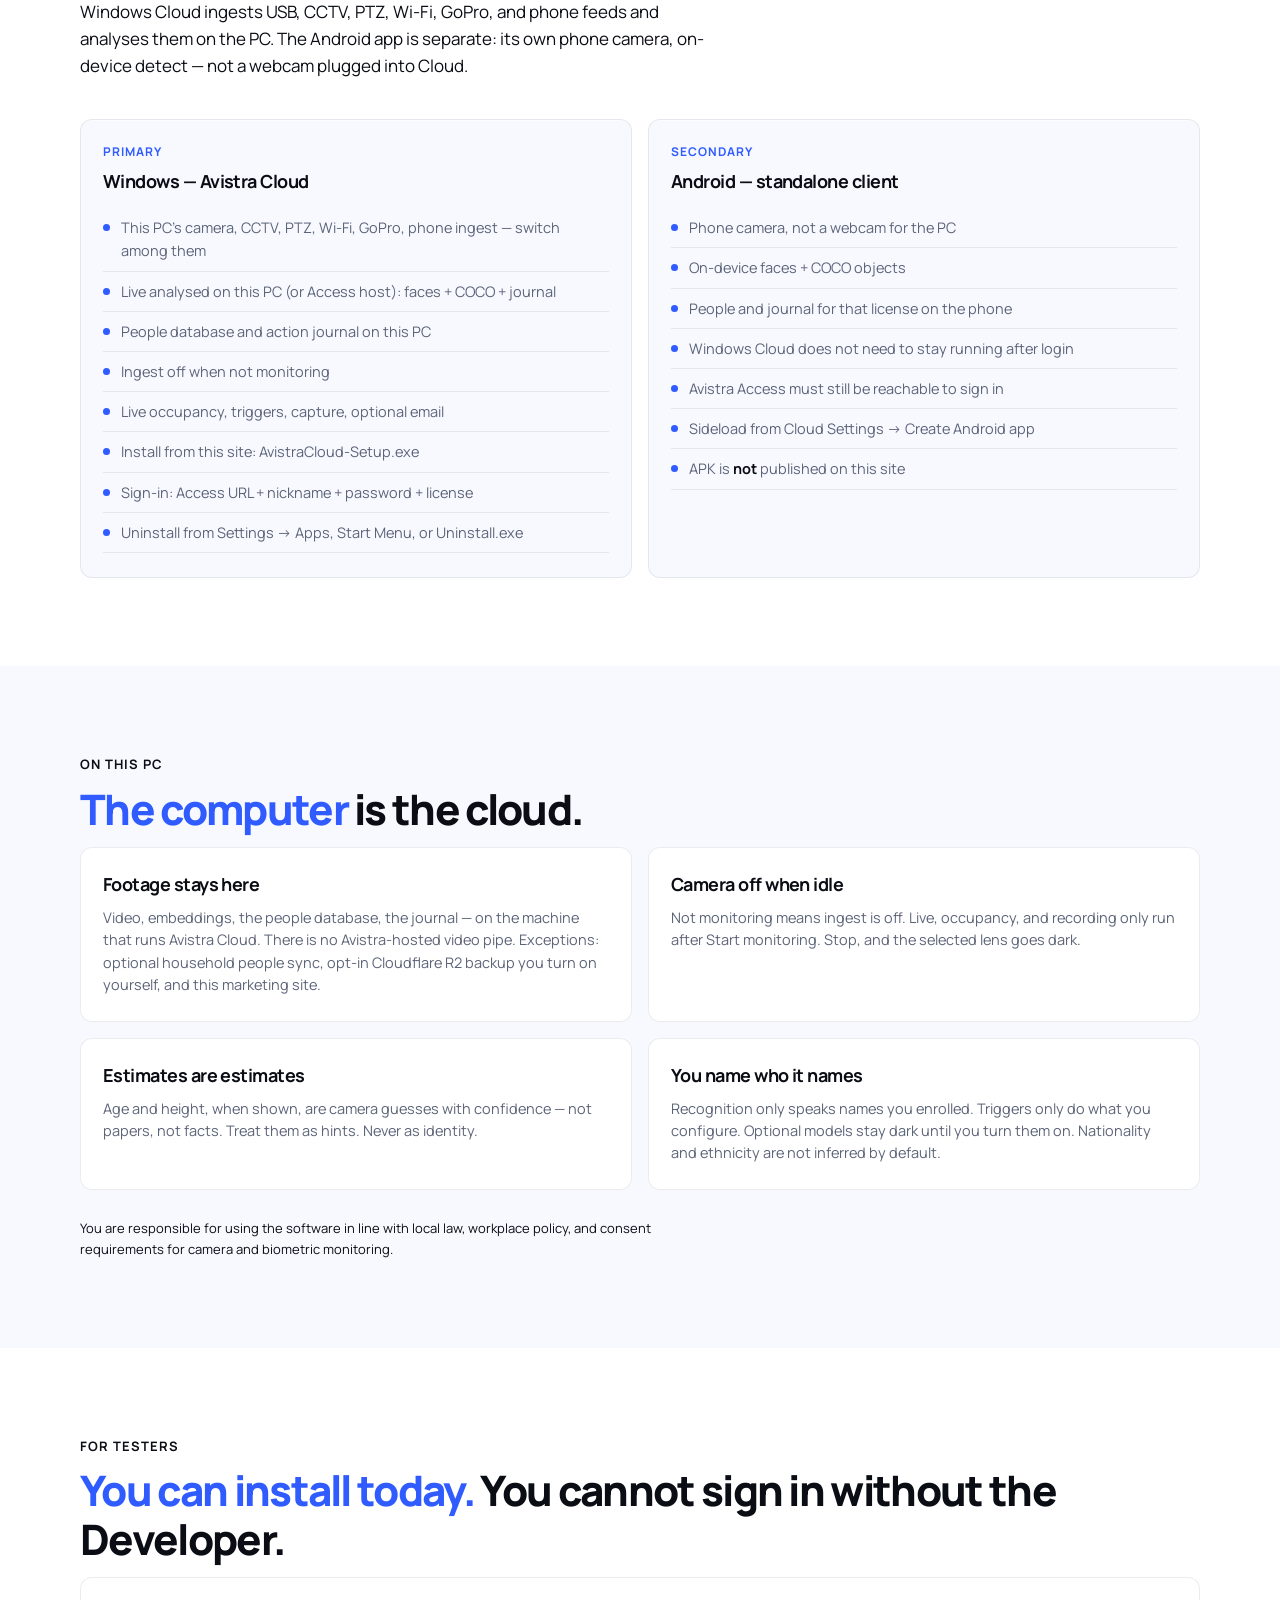
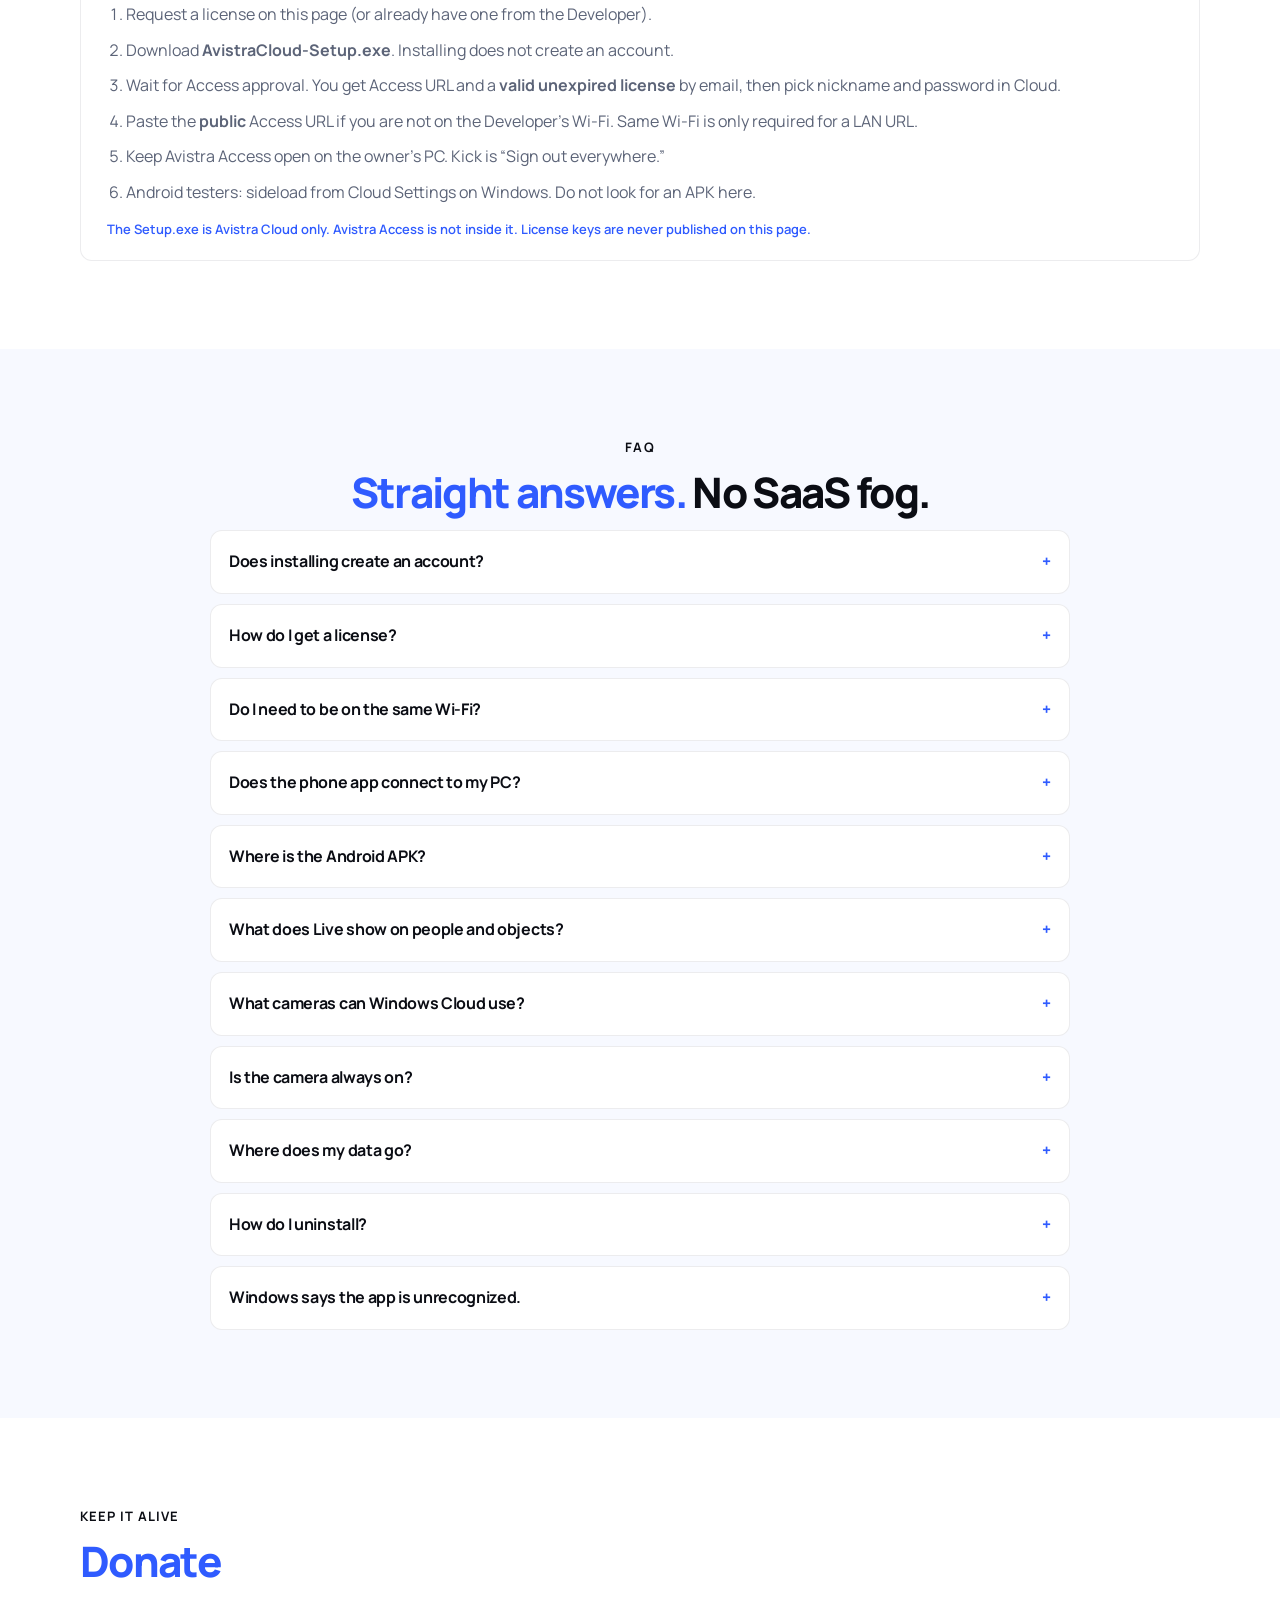
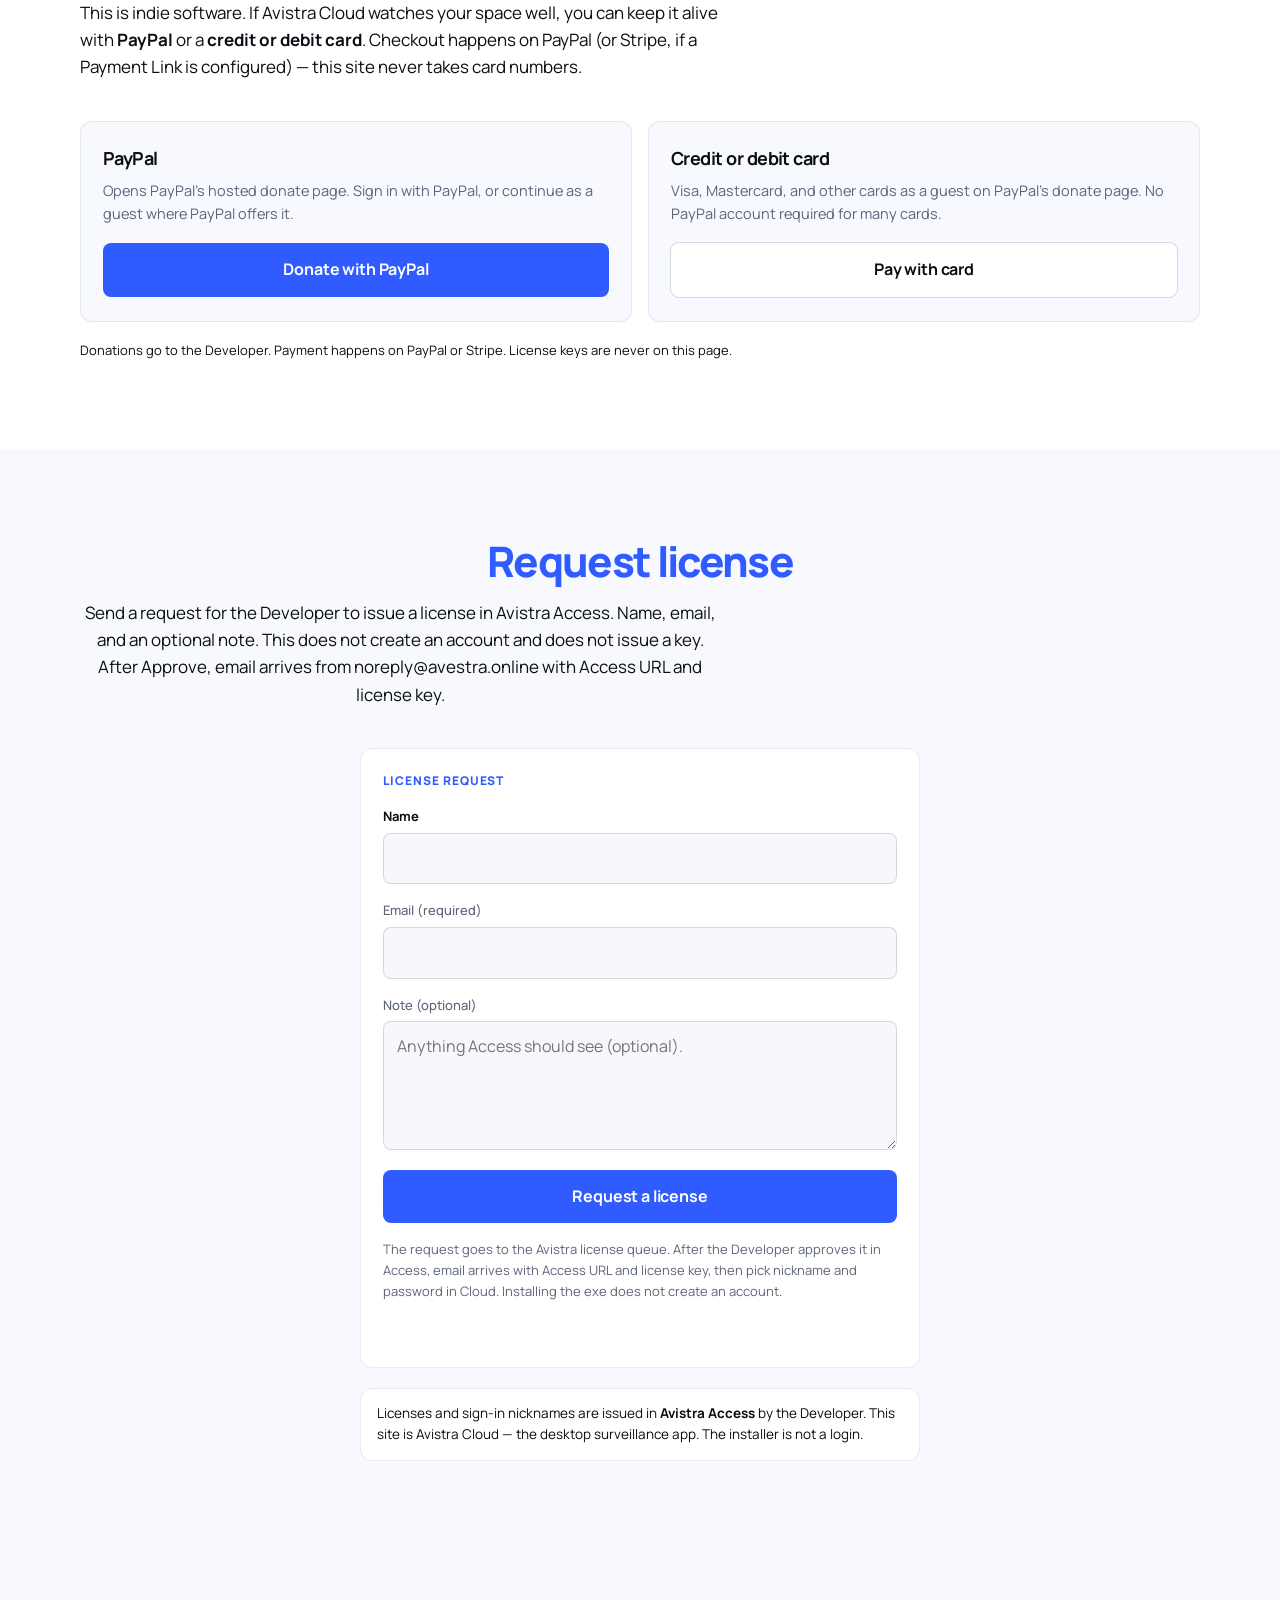
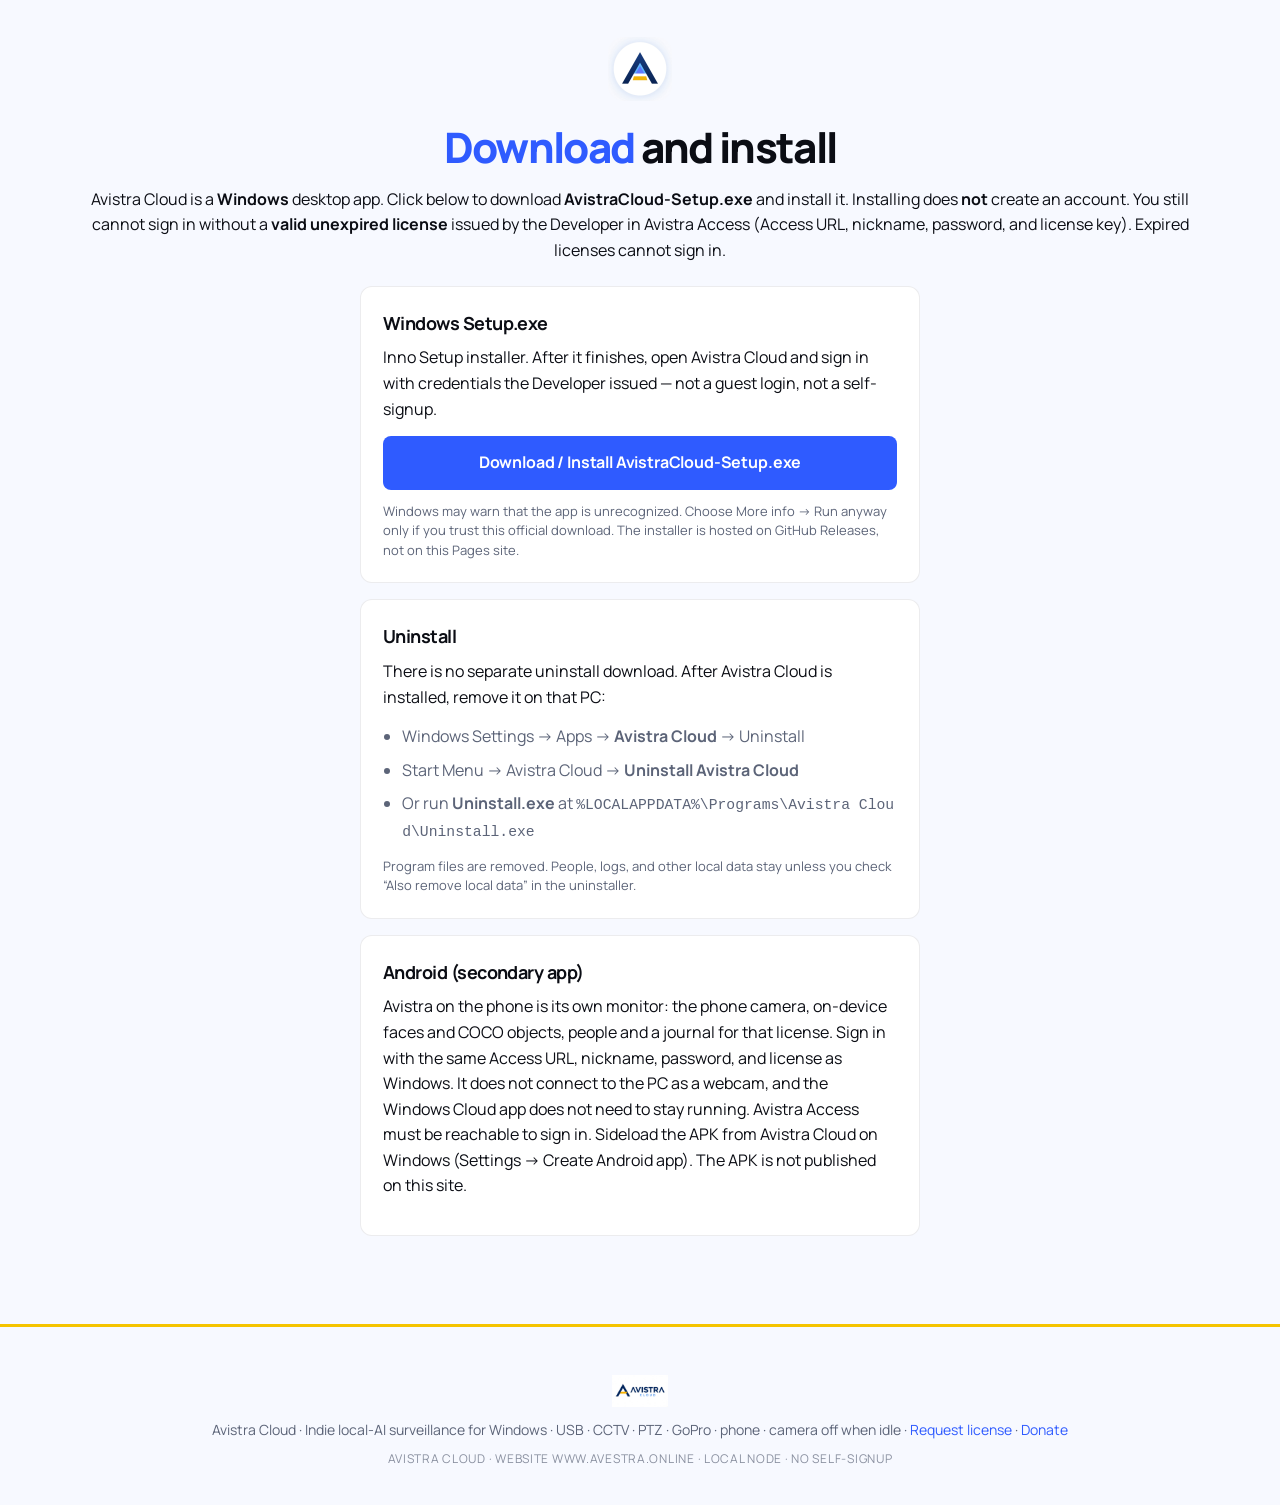
==== commit ad2de5db: "Keep homepage sections visible and restore theme and language clicks. Co-authored-by: Cursor <cursor" ====
--- a/index.html
+++ b/index.html
@@ -22,7 +22,7 @@
   <link rel="preconnect" href="https://fonts.googleapis.com">
   <link rel="preconnect" href="https://fonts.gstatic.com" crossorigin>
   <link rel="stylesheet" href="https://fonts.googleapis.com/css2?family=Manrope:wght@400;500;600;700;800&display=swap">
-  <link rel="stylesheet" href="styles.css?v=ui-20260922lic">
+  <link rel="stylesheet" href="styles.css?v=ui-20260922vis">
   <script>
     (function () {
       try {
@@ -468,7 +468,7 @@
         </h2>
         <p class="section-lead reveal" data-i18n="get.needP">Ask below if you need the Developer to issue a license in Avistra Access. The form does not create an account. A license is emailed only after Access approval.</p>
 
-        <form class="request-form reveal" data-license-form method="post" action="https://www.avestra.online/#form">
+        <form class="request-form reveal" data-license-form method="post" action="#form">
           <div class="hp" aria-hidden="true">
             <label for="company" data-i18n="get.company">Company</label>
             <input id="company" type="text" name="_honey" tabindex="-1" autocomplete="off">
@@ -547,11 +547,17 @@
     <svg viewBox="0 0 24 24" fill="none" stroke="currentColor" stroke-width="2.2" aria-hidden="true"><path d="M6 14l6-6 6 6"/></svg>
   </button>
 
+  <script>
+    document.addEventListener("submit", function (event) {
+      if (event.target && event.target.getAttribute("data-license-form") != null) {
+        event.preventDefault();
+      }
+    }, true);
+  </script>
   <script src="donate-config.js?v=ui-20260922lic"></script>
   <script src="license-config.js?v=ui-20260922lic"></script>
   <script src="i18n.js?v=ui-20260922restrict"></script>
-  <script src="script.js?v=ui-20260922lic"></script>
-  <script src="gate.js?v=ui-20260922lic"></script>
+  <script src="script.js?v=ui-20260922vis"></script>
   <script src="demo.js?v=ui-20260922restrict"></script>
 </body>
 </html>
--- a/styles.css
+++ b/styles.css
@@ -52,6 +52,14 @@
   color: var(--text);
   font: 16px/1.6 var(--font);
 }
+main, footer, .hero, .hero-copy, .section {
+  opacity: 1;
+  visibility: visible;
+  color: var(--text);
+}
+html[data-theme="dark"] .hero h1 .accent {
+  color: #8eb0ff;
+}
 a { color: var(--blue); text-decoration: none; }
 img { max-width: 100%; height: auto; }
 button, input, textarea, select { font: inherit; }
@@ -75,10 +83,11 @@
 .nav {
   position: sticky;
   top: 0;
-  z-index: 30;
+  z-index: 50;
   background: var(--nav);
   backdrop-filter: blur(16px);
   border-bottom: 1px solid transparent;
+  pointer-events: auto;
 }
 .nav.scrolled { border-bottom-color: var(--line); }
 .nav-inner {
@@ -135,6 +144,9 @@
   align-items: center;
   gap: 10px;
   flex: none;
+  position: relative;
+  z-index: 60;
+  pointer-events: auto;
 }
 
 .theme-btn,
@@ -200,6 +212,7 @@
   position: absolute;
   right: 0;
   top: calc(100% + 6px);
+  z-index: 80;
   margin: 0;
   padding: 8px;
   list-style: none;
@@ -342,6 +355,7 @@
   height: 110px;
   background: var(--page);
   clip-path: polygon(0 72%, 50% 100%, 100% 72%, 100% 100%, 0 100%);
+  pointer-events: none;
 }
 
 .cta-row {
@@ -989,12 +1003,14 @@
   font-size: 13px;
 }
 
-.js .reveal {
-  opacity: 0;
-  transform: translateY(16px);
-  transition: opacity 0.7s ease, transform 0.7s ease;
-}
-.js .reveal.in { opacity: 1; transform: none; }
+.reveal,
+.js .reveal,
+.js .reveal.in {
+  opacity: 1 !important;
+  transform: none;
+  visibility: visible !important;
+  color: inherit;
+}
 
 @media (max-width: 980px) {
   .grid, .cred-grid { grid-template-columns: 1fr 1fr; }
@@ -1043,7 +1059,7 @@
 
 @media (prefers-reduced-motion: reduce) {
   html { scroll-behavior: auto; }
-  .js .reveal, .js .reveal.in {
+  .reveal, .js .reveal, .js .reveal.in {
     opacity: 1;
     transform: none;
     transition: none;
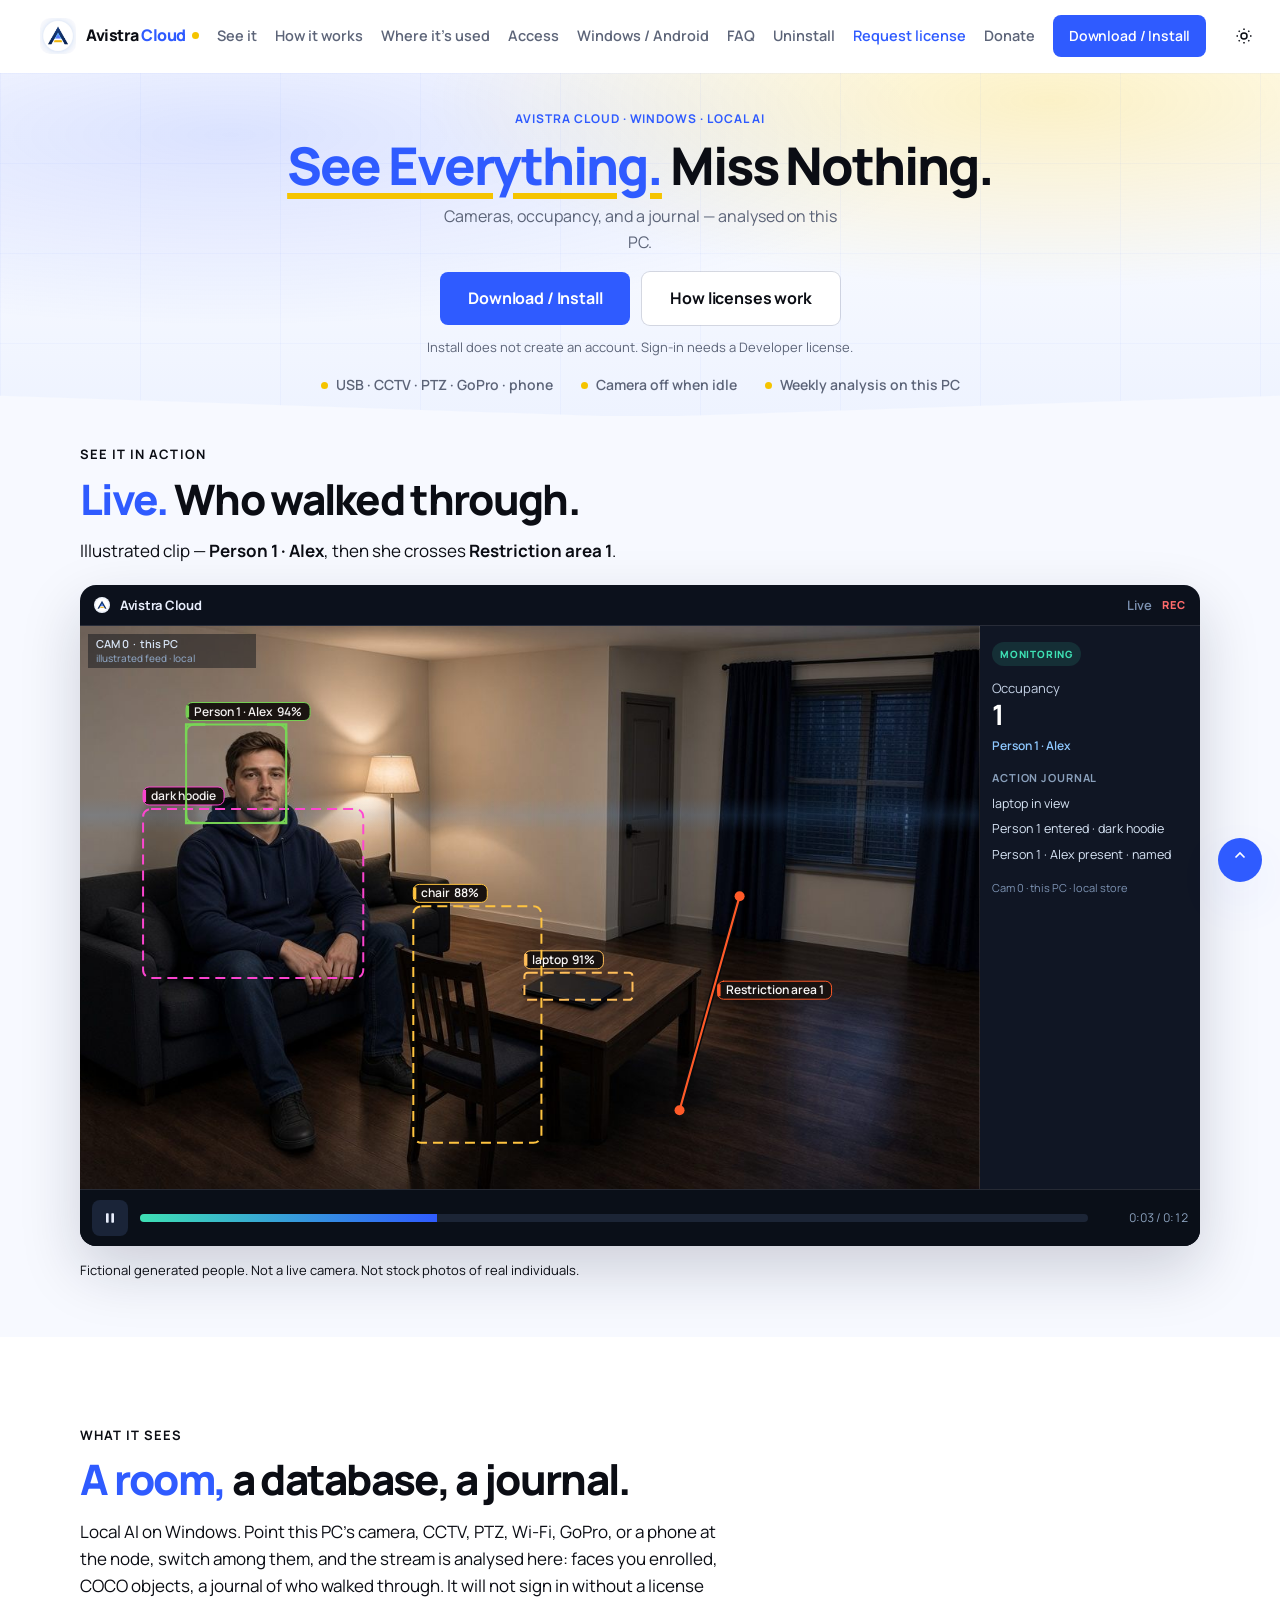
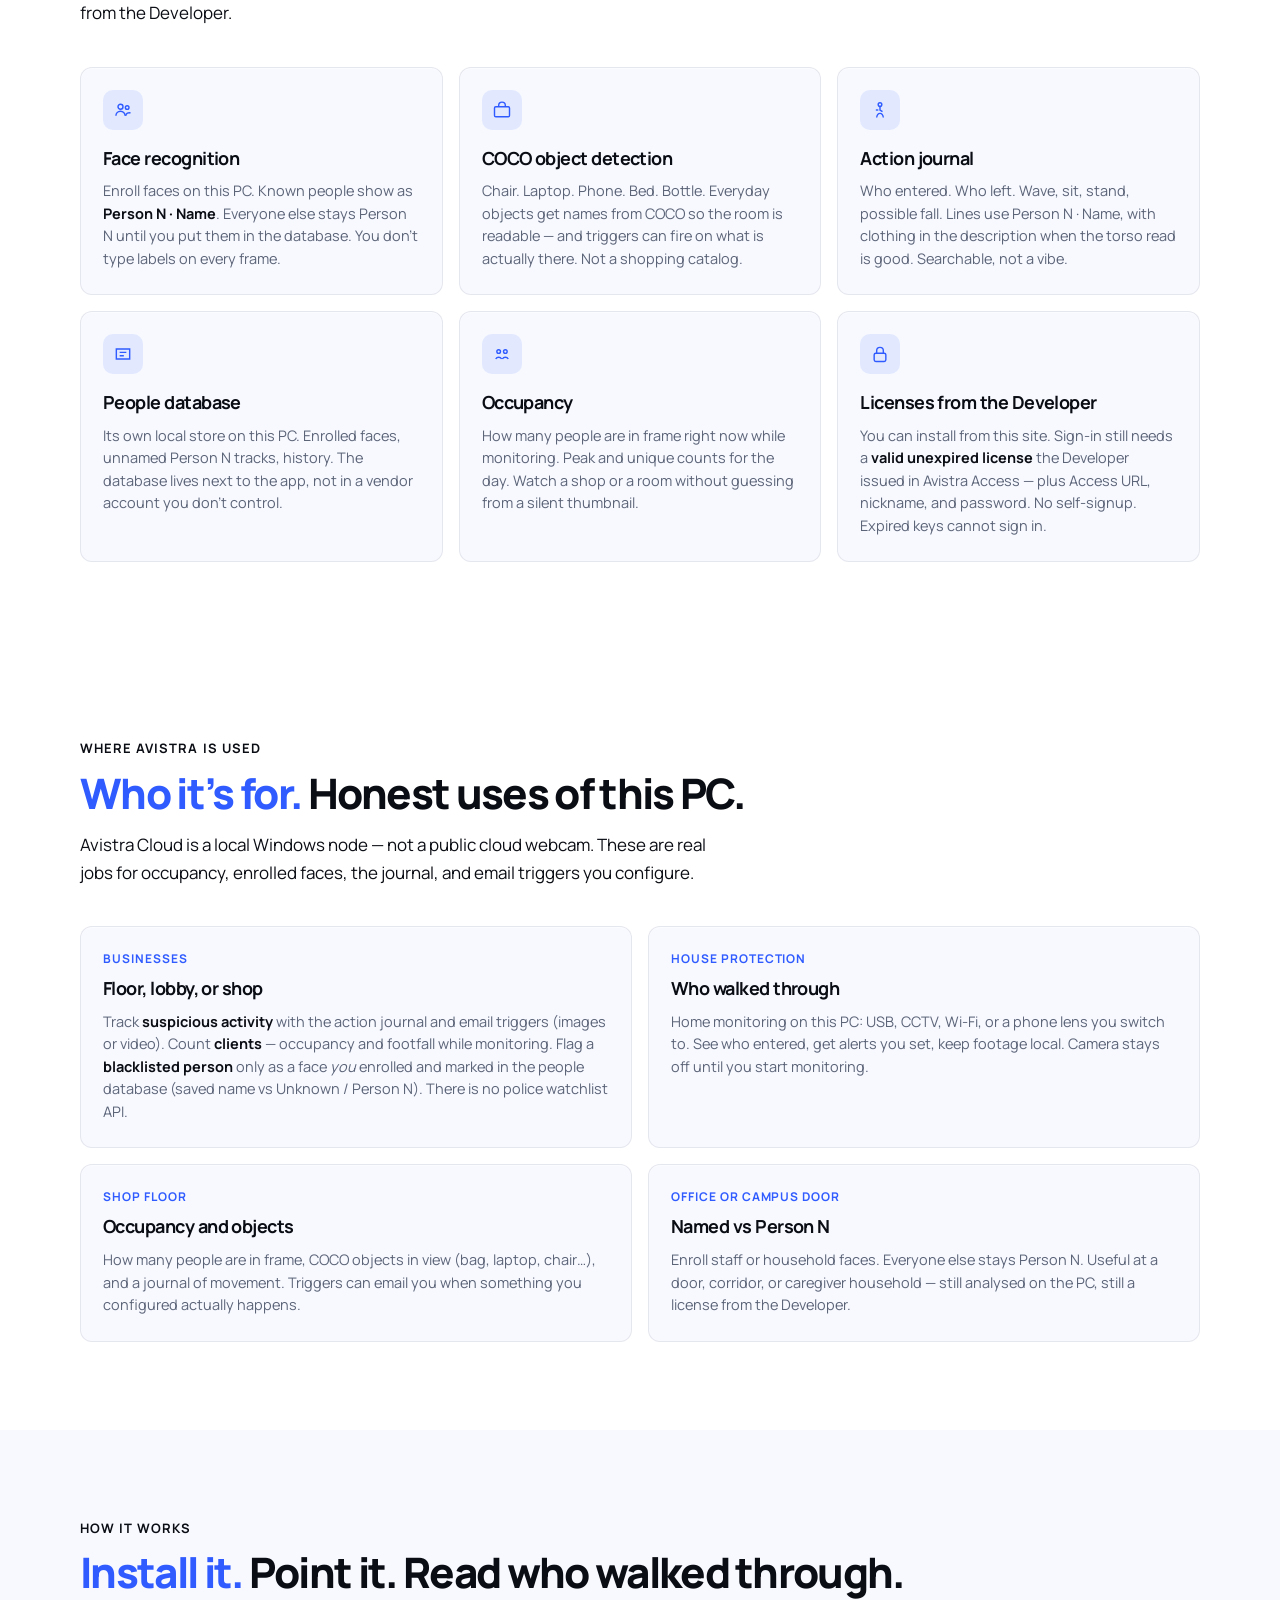
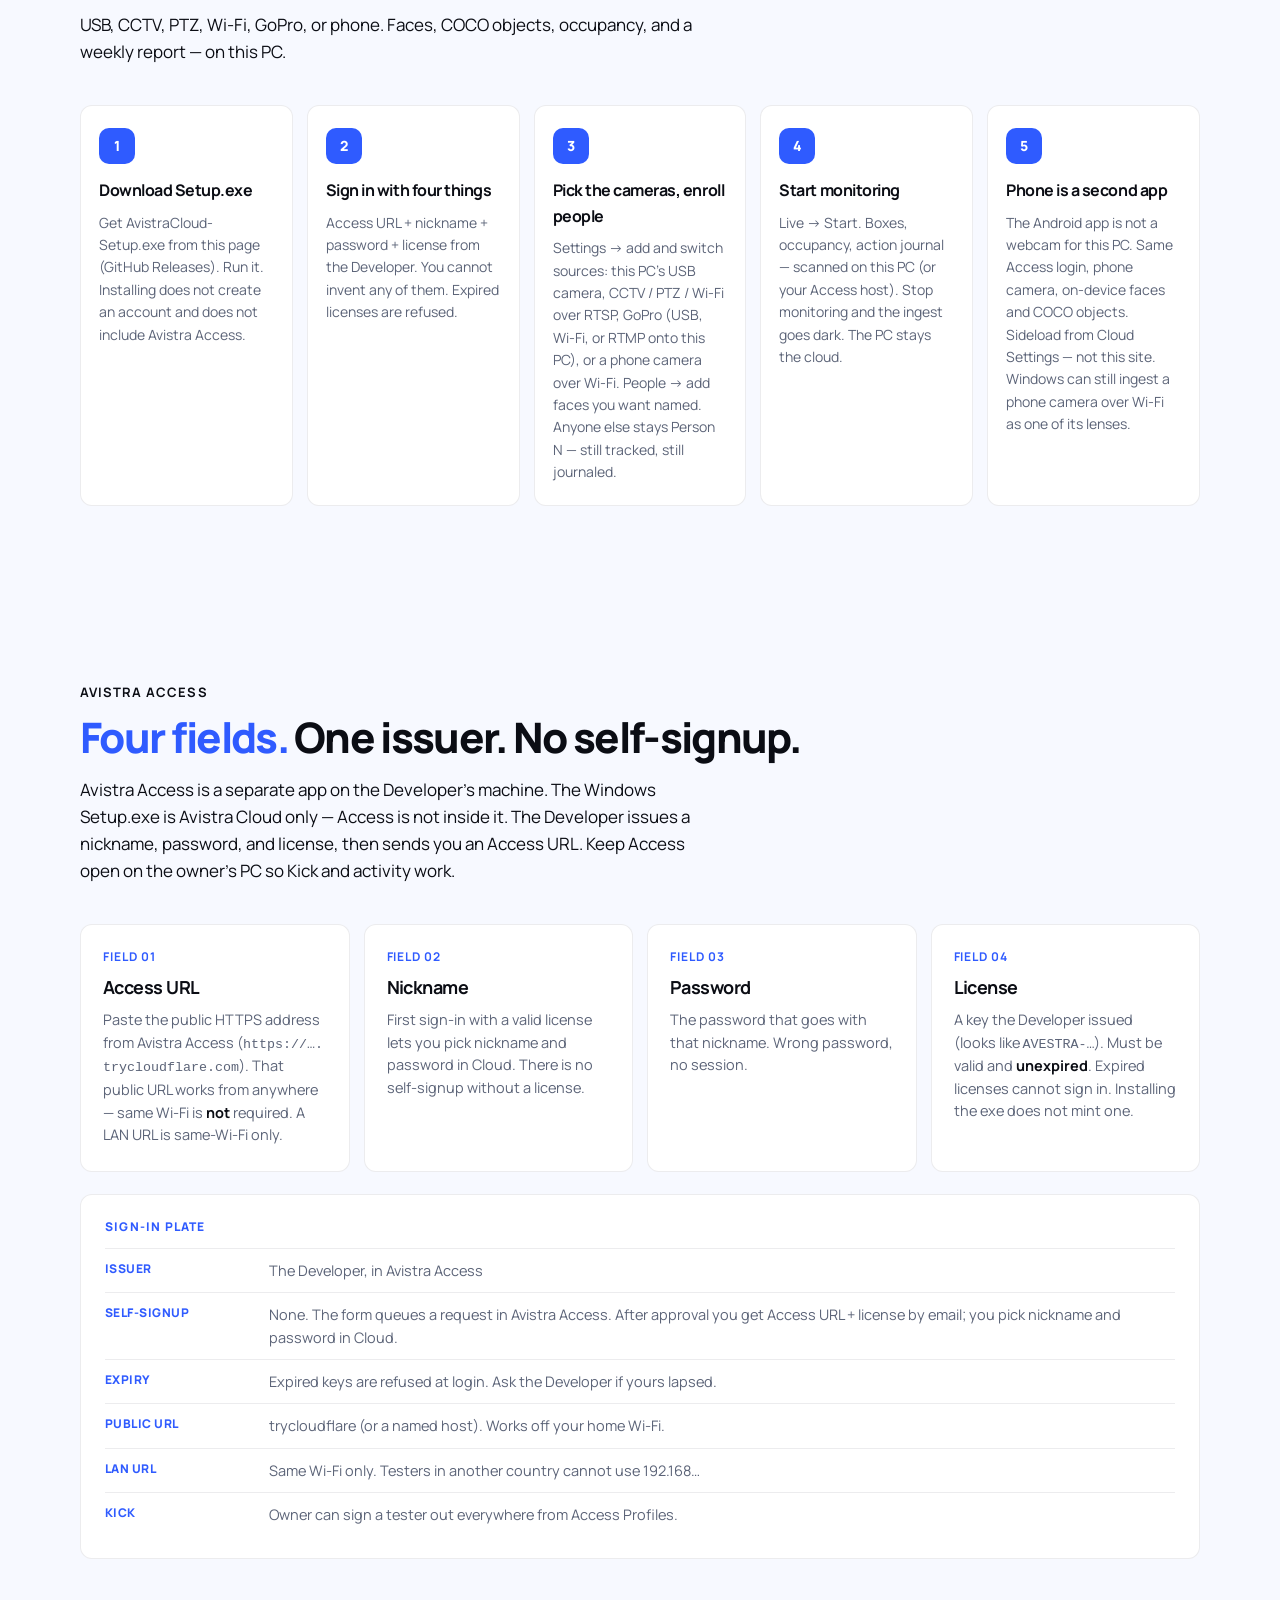
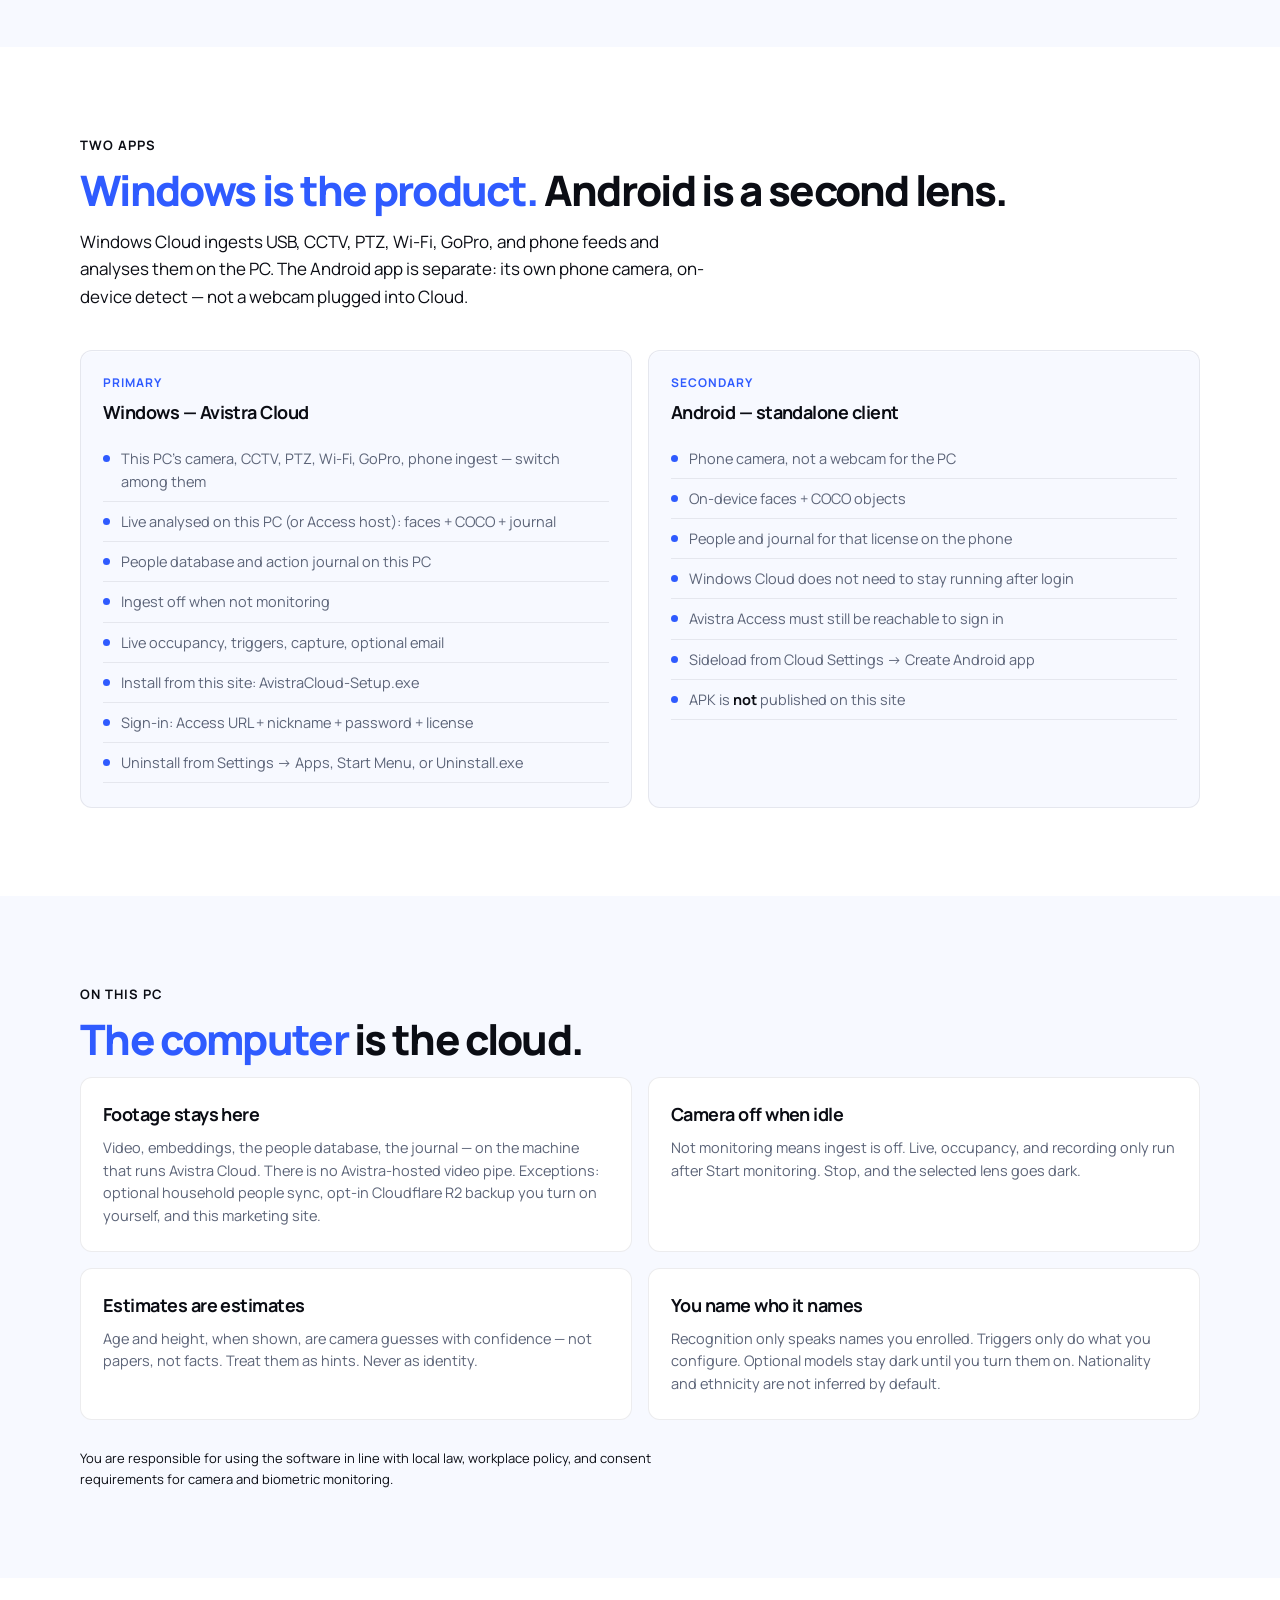
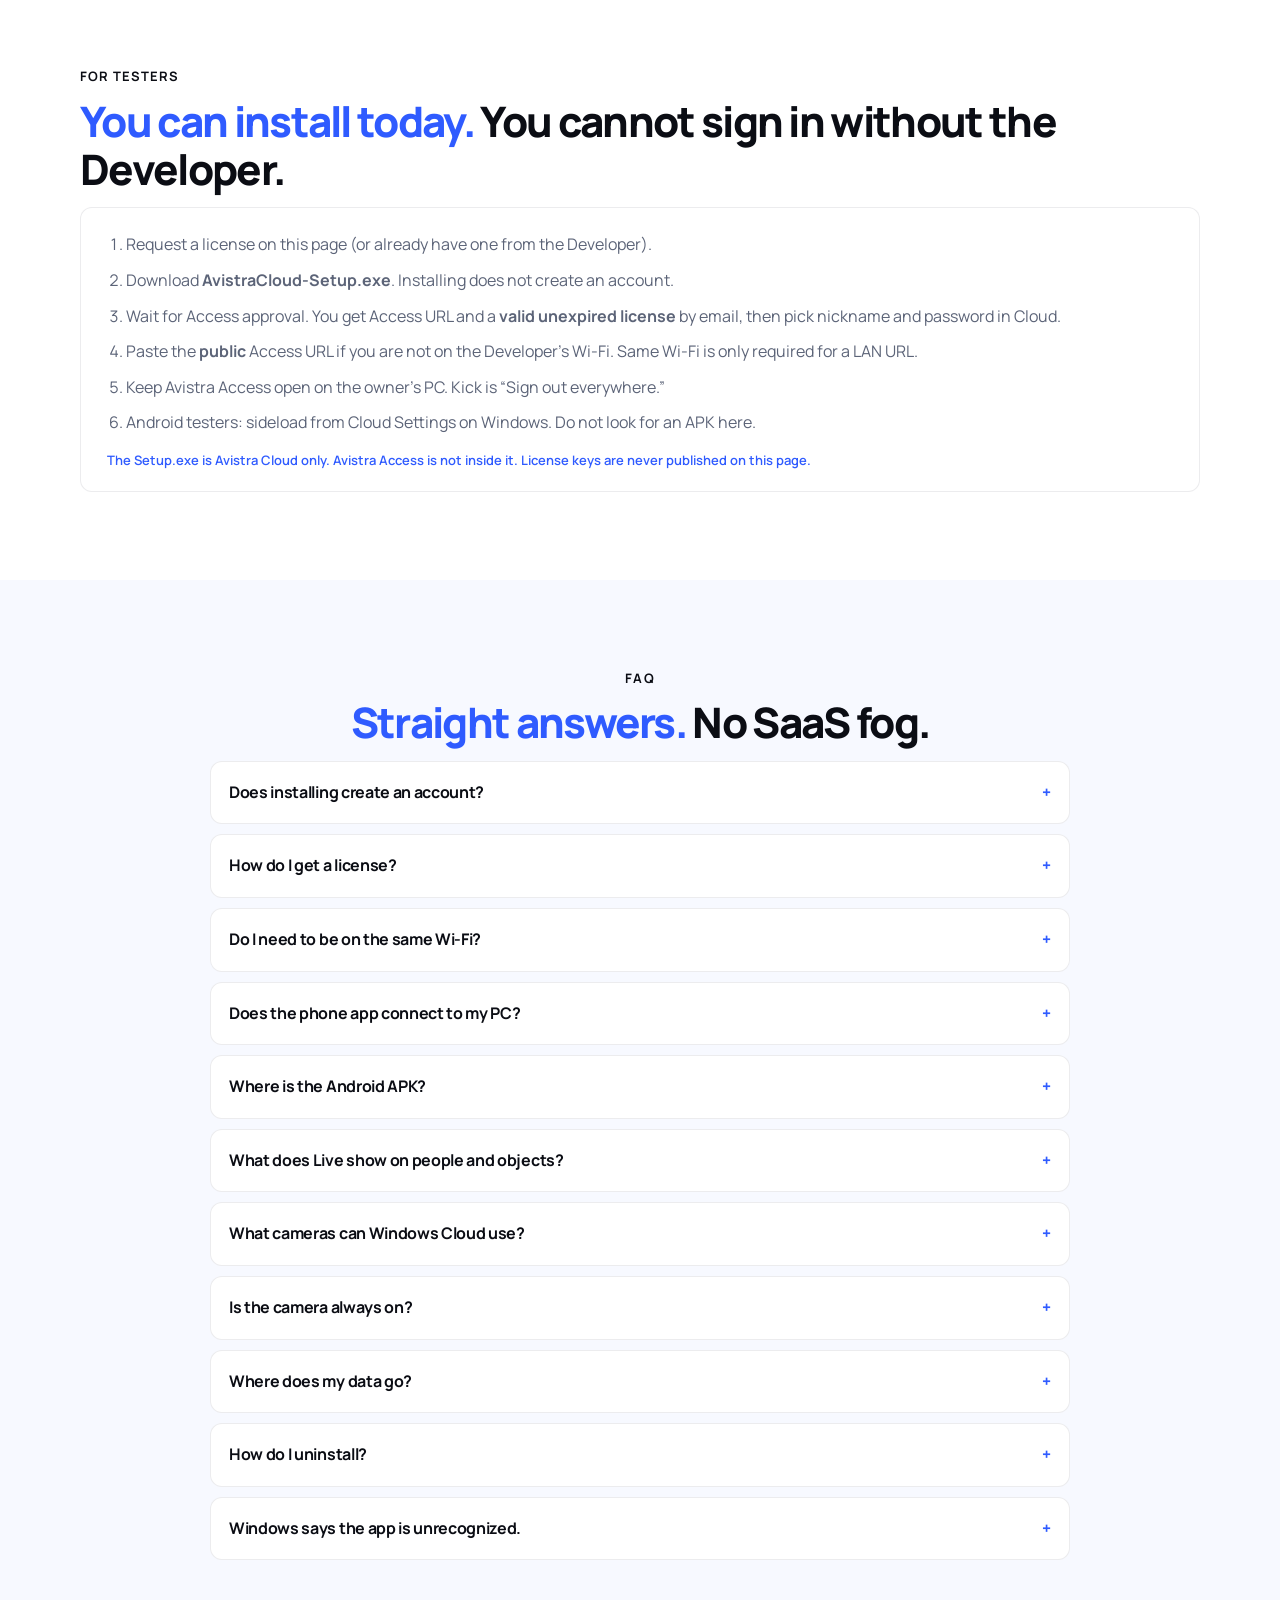
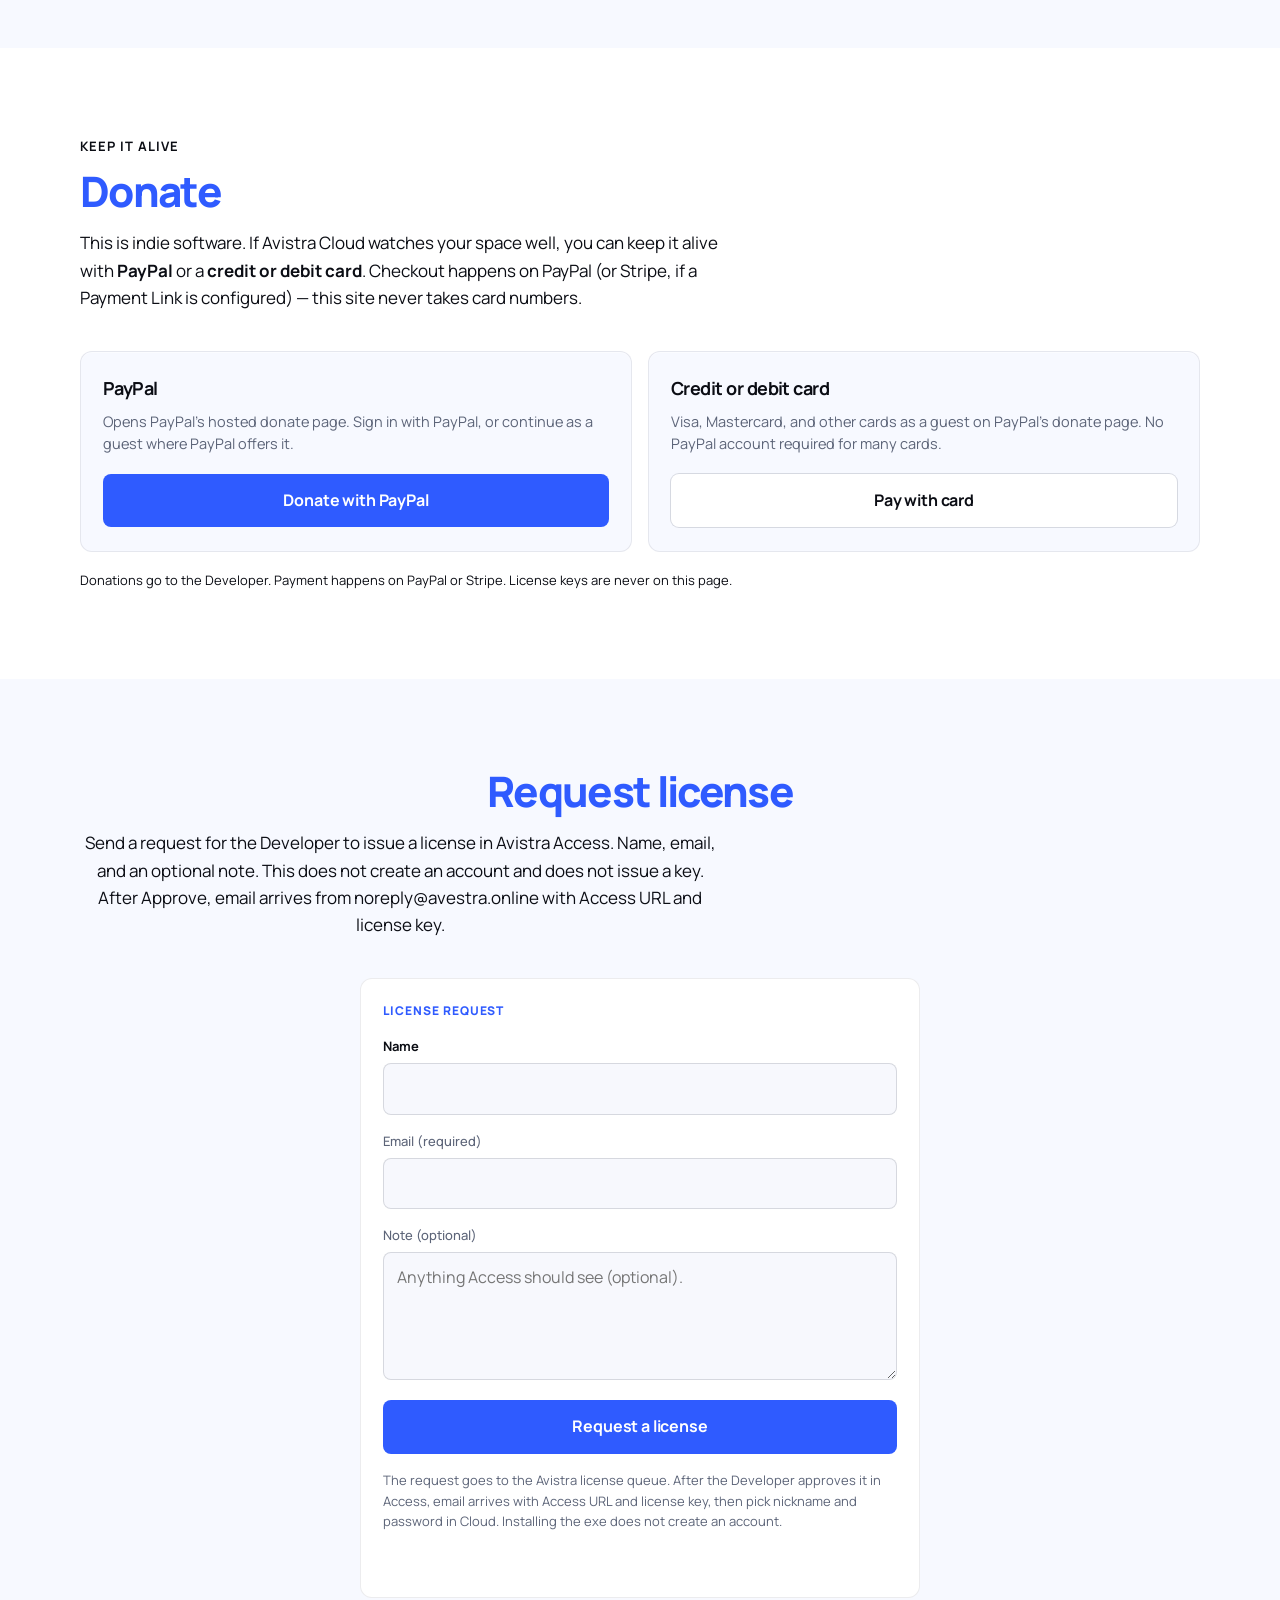
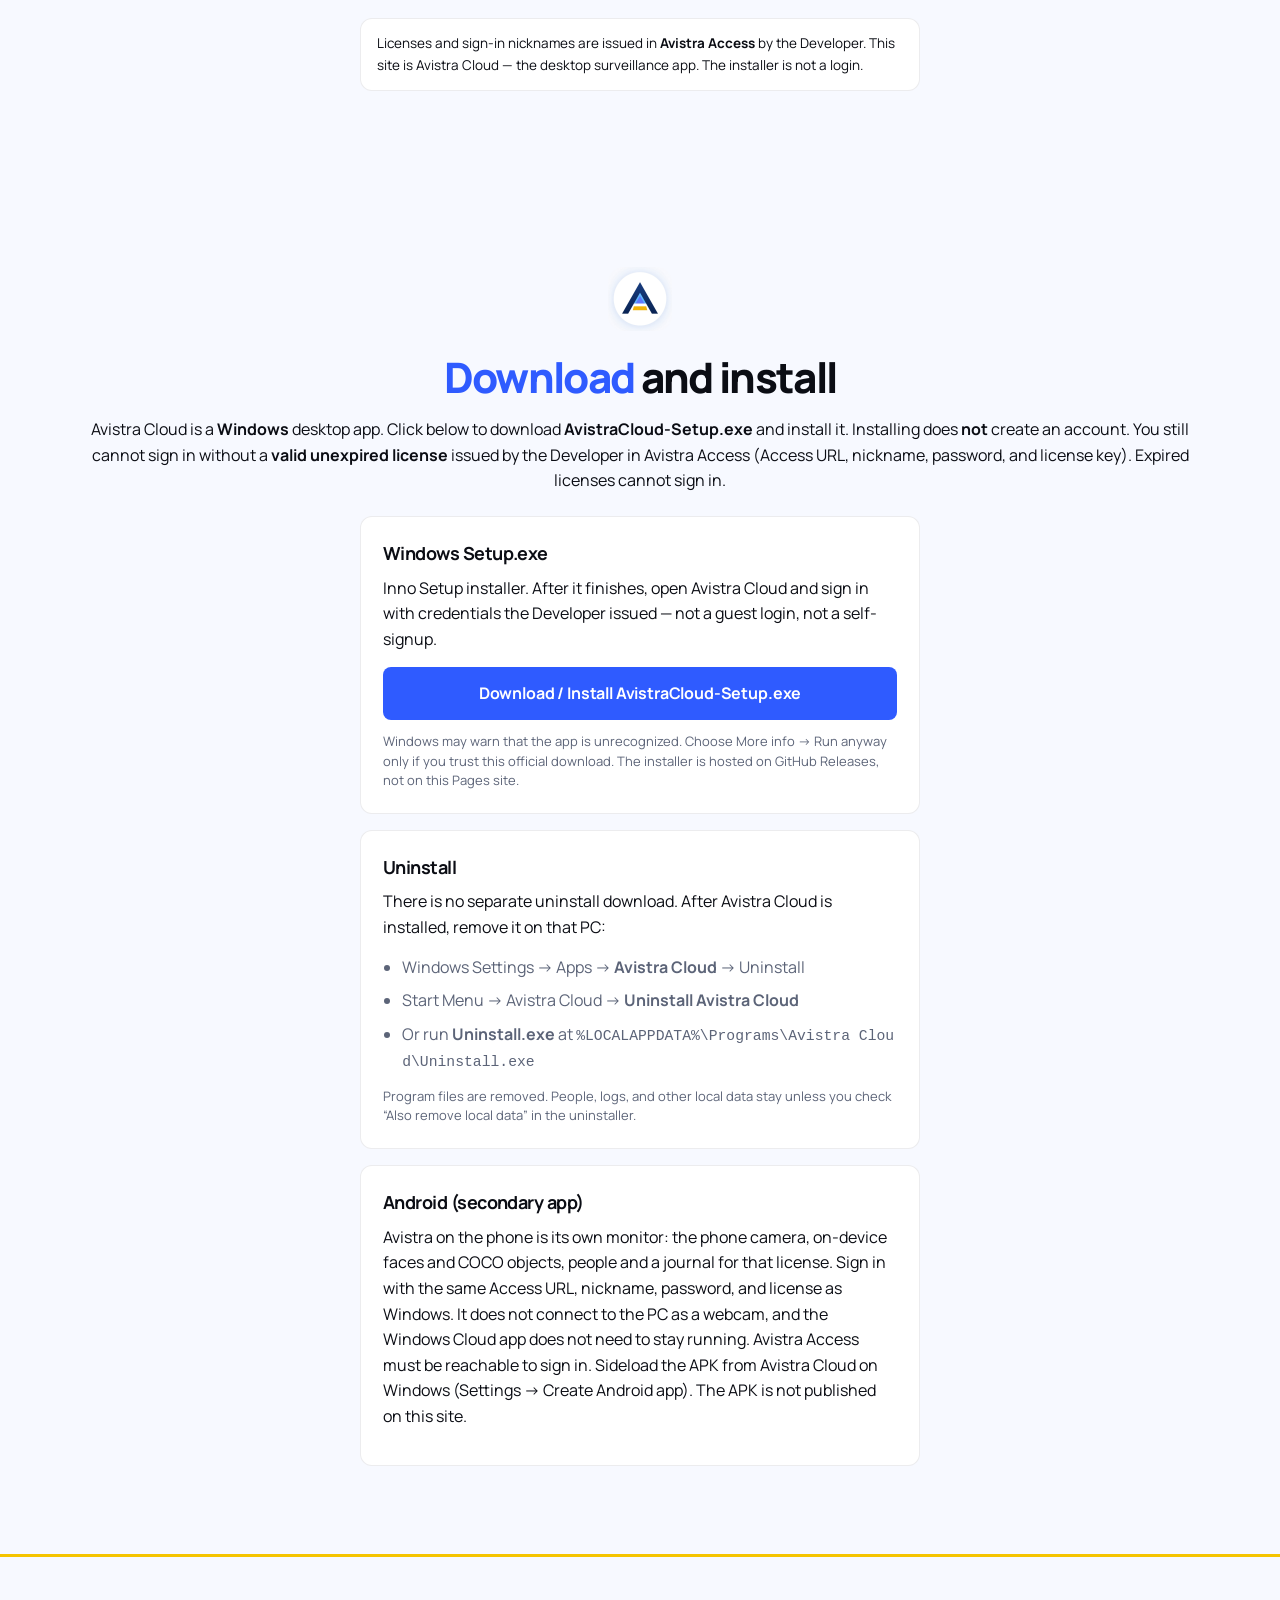
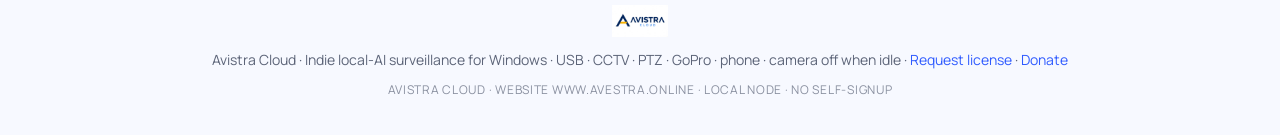
==== commit ca0dcce1: "Tighten the homepage hero so the pitch is not a tall essay. Co-authored-by: Cursor <cursoragent@curs" ====
--- a/index.html
+++ b/index.html
@@ -22,7 +22,7 @@
   <link rel="preconnect" href="https://fonts.googleapis.com">
   <link rel="preconnect" href="https://fonts.gstatic.com" crossorigin>
   <link rel="stylesheet" href="https://fonts.googleapis.com/css2?family=Manrope:wght@400;500;600;700;800&display=swap">
-  <link rel="stylesheet" href="styles.css?v=ui-20260922vis">
+  <link rel="stylesheet" href="styles.css?v=ui-20260922hero">
   <script>
     (function () {
       try {
@@ -93,57 +93,30 @@
           <span class="accent" data-i18n="hero.titleAccent">See Everything.</span>
           <span data-i18n="hero.titleRest">Miss Nothing.</span>
         </h1>
-        <p class="lede" data-i18n="hero.lede">Your cameras, occupancy, and journal — analysed on this PC.</p>
+        <p class="lede" data-i18n="hero.lede">Cameras, occupancy, and a journal — analysed on this PC.</p>
         <div class="cta-row">
           <a class="btn primary" href="#get" data-i18n="hero.cta">Download / Install</a>
-          <a class="btn" href="#watch" data-i18n="hero.see">See it in action</a>
-          <a class="btn" href="#form" data-i18n="hero.cta2">Request a license</a>
-        </div>
-      </div>
-      <div class="hero-v" aria-hidden="true"></div>
-    </section>
-
-    <section class="section center" id="intro">
-      <div class="wrap">
-        <h2 class="reveal">
-          <span class="accent" data-i18n="intro.titleAccent">Windows surveillance</span>
-          <span data-i18n="intro.titleRest">with AI analysis on this PC</span>
-        </h2>
-        <p class="section-lead reveal" data-i18n="intro.body">
-          A powerful Windows surveillance and AI analysis app that turns almost any camera into an intelligent monitoring system. Connect <strong>PTZ cameras</strong>, <strong>Wi‑Fi cameras</strong>, <strong>GoPros</strong>, or even your <strong>phone</strong> — plus <strong>this PC’s camera</strong> and <strong>CCTV</strong> over USB, RTSP, or GoPro RTMP — and <strong>switch</strong> between them instantly.
-        </p>
-        <p class="section-lead reveal" data-i18n="intro.body2">
-          The app detects <strong>objects</strong> (COCO names), <strong>faces</strong>, <strong>movements, and actions</strong>, with customizable triggers that can instantly send alerts by email with captured images or video.
-        </p>
-        <p class="section-lead reveal" data-i18n="intro.body3">
-          But it doesn’t stop at detection. Its AI analyzes behavior over time, identifies patterns, and generates a <strong>weekly behavioral report</strong>.
-        </p>
-        <p class="section-lead reveal" style="font-weight:800;color:var(--text);margin-bottom:8px" data-i18n="intro.end">One system. Every camera. Every movement. Every detail.</p>
-        <p class="section-lead reveal" style="color:var(--blue);font-weight:700" data-i18n="intro.remember">What it sees, it remembers.</p>
-        <p class="section-lead reveal" data-i18n="intro.license">
-          Installing does <strong>not</strong> create an account. Sign-in still needs Access URL, nickname, password, and a valid unexpired license issued by the Developer. Ingest stays off until you start monitoring. Footage stays on this PC — not a public SaaS webcam.
-        </p>
-        <div class="cta-row center reveal" style="justify-content:center">
-          <a class="btn primary" href="#get" data-i18n="hero.cta">Download / Install</a>
           <a class="btn" href="#access" data-i18n="intro.more">How licenses work</a>
         </div>
-        <ul class="facts reveal">
+        <p class="hero-note" data-i18n="hero.license">Install does not create an account. Sign-in needs a Developer license.</p>
+        <ul class="facts">
           <li data-i18n="facts.cameras">USB · CCTV · PTZ · GoPro · phone</li>
           <li data-i18n="facts.idle">Camera off when idle</li>
           <li data-i18n="facts.weekly">Weekly analysis on this PC</li>
         </ul>
       </div>
-    </section>
-
-    <section class="section" id="watch">
+      <div class="hero-v" aria-hidden="true"></div>
+    </section>
+
+    <section class="section watch-section" id="watch">
       <div class="wrap">
         <p class="kicker reveal" data-i18n="demo.kicker">See it in action</p>
         <h2 class="reveal">
-          <span class="accent" data-i18n="demo.titleAccent">Live,</span>
-          <span data-i18n="demo.titleRest">as the node names who walked through.</span>
+          <span class="accent" data-i18n="demo.titleAccent">Live.</span>
+          <span data-i18n="demo.titleRest">Who walked through.</span>
         </h2>
         <p class="section-lead reveal" data-i18n="demo.lead">
-          Illustrated clip — invented faces, not a webcam, not anyone in this household. Empty room, lock <strong>Person 1 · Alex</strong>, then a woman in an olive jacket crosses <strong>Restriction area 1</strong>.
+          Illustrated clip — <strong>Person 1 · Alex</strong>, then she crosses <strong>Restriction area 1</strong>.
         </p>
         <div class="player reveal" data-demo>
           <div class="monitor">
@@ -269,6 +242,9 @@
           <span class="accent" data-i18n="how.titleAccent">Install it.</span>
           <span data-i18n="how.titleRest">Point it. Read who walked through.</span>
         </h2>
+        <p class="section-lead reveal" data-i18n="how.lead">
+          USB, CCTV, PTZ, Wi‑Fi, GoPro, or phone. Faces, COCO objects, occupancy, and a weekly report — on this PC.
+        </p>
         <ol class="steps">
           <li class="reveal"><span>1</span><h3 data-i18n="how.s1t">Download Setup.exe</h3><p data-i18n="how.s1">Get AvistraCloud-Setup.exe from this page (GitHub Releases). Run it. Installing does not create an account and does not include Avistra Access.</p></li>
           <li class="reveal"><span>2</span><h3 data-i18n="how.s2t">Sign in with four things</h3><p data-i18n="how.s2">Access URL + nickname + password + license from the Developer. You cannot invent any of them. Expired licenses are refused.</p></li>
@@ -556,7 +532,7 @@
   </script>
   <script src="donate-config.js?v=ui-20260922lic"></script>
   <script src="license-config.js?v=ui-20260922lic"></script>
-  <script src="i18n.js?v=ui-20260922restrict"></script>
+  <script src="i18n.js?v=ui-20260922hero"></script>
   <script src="script.js?v=ui-20260922vis"></script>
   <script src="demo.js?v=ui-20260922restrict"></script>
 </body>
--- a/styles.css
+++ b/styles.css
@@ -288,7 +288,7 @@
 .hero {
   position: relative;
   isolation: isolate;
-  min-height: 78vh;
+  min-height: 0;
   display: grid;
   align-items: center;
   color: var(--text);
@@ -312,22 +312,22 @@
 .hero-copy {
   position: relative;
   z-index: 2;
-  width: min(920px, calc(100% - 48px));
+  width: min(760px, calc(100% - 48px));
   margin: 0 auto;
-  padding: 96px 0 140px;
+  padding: 36px 0 20px;
   text-align: center;
 }
 .hero .kicker {
-  margin: 0 0 18px;
+  margin: 0 0 10px;
   color: var(--blue);
-  font-size: 13px;
+  font-size: 12px;
   font-weight: 700;
   letter-spacing: 0.08em;
   text-transform: uppercase;
 }
 .hero h1 {
-  margin: 0 0 18px;
-  font-size: clamp(36px, 6vw, 64px);
+  margin: 0 0 10px;
+  font-size: clamp(30px, 5vw, 52px);
   font-weight: 800;
   letter-spacing: -0.04em;
   line-height: 1.08;
@@ -340,21 +340,27 @@
   text-underline-offset: 8px;
 }
 .hero .lede {
-  margin: 0 auto 28px;
-  max-width: 52ch;
-  color: var(--muted);
-  font-size: 18px;
+  margin: 0 auto 16px;
+  max-width: 40ch;
+  color: var(--muted);
+  font-size: 16px;
 }
 .hero .cta-row { justify-content: center; }
+.hero-note {
+  margin: 12px 0 0;
+  color: var(--muted);
+  font-size: 13px;
+}
+.hero .facts { margin: 16px 0 0; }
 .hero-v {
   position: absolute;
   left: 0;
   right: 0;
   bottom: -1px;
   z-index: 3;
-  height: 110px;
+  height: 48px;
   background: var(--page);
-  clip-path: polygon(0 72%, 50% 100%, 100% 72%, 100% 100%, 0 100%);
+  clip-path: polygon(0 55%, 50% 100%, 100% 55%, 100% 100%, 0 100%);
   pointer-events: none;
 }
 
@@ -376,6 +382,11 @@
   padding: 88px 0;
   scroll-margin-top: 84px;
 }
+.section.watch-section {
+  padding-top: 28px;
+  padding-bottom: 56px;
+}
+.section.watch-section .section-lead { margin-bottom: 20px; }
 .section.alt { background: var(--surface); }
 html[data-theme="dark"] .section.alt { background: #101628; }
 .kicker {
@@ -1053,7 +1064,7 @@
   .side { width: 100%; }
   .wrap, .hero-copy { width: min(var(--wrap), calc(100% - 32px)); }
   .nav-inner { width: min(var(--wrap), calc(100% - 24px)); }
-  .hero-copy { padding: 72px 0 120px; }
+  .hero-copy { padding: 28px 0 16px; }
   .spec-plate dl div { grid-template-columns: 1fr; gap: 4px; }
 }
 
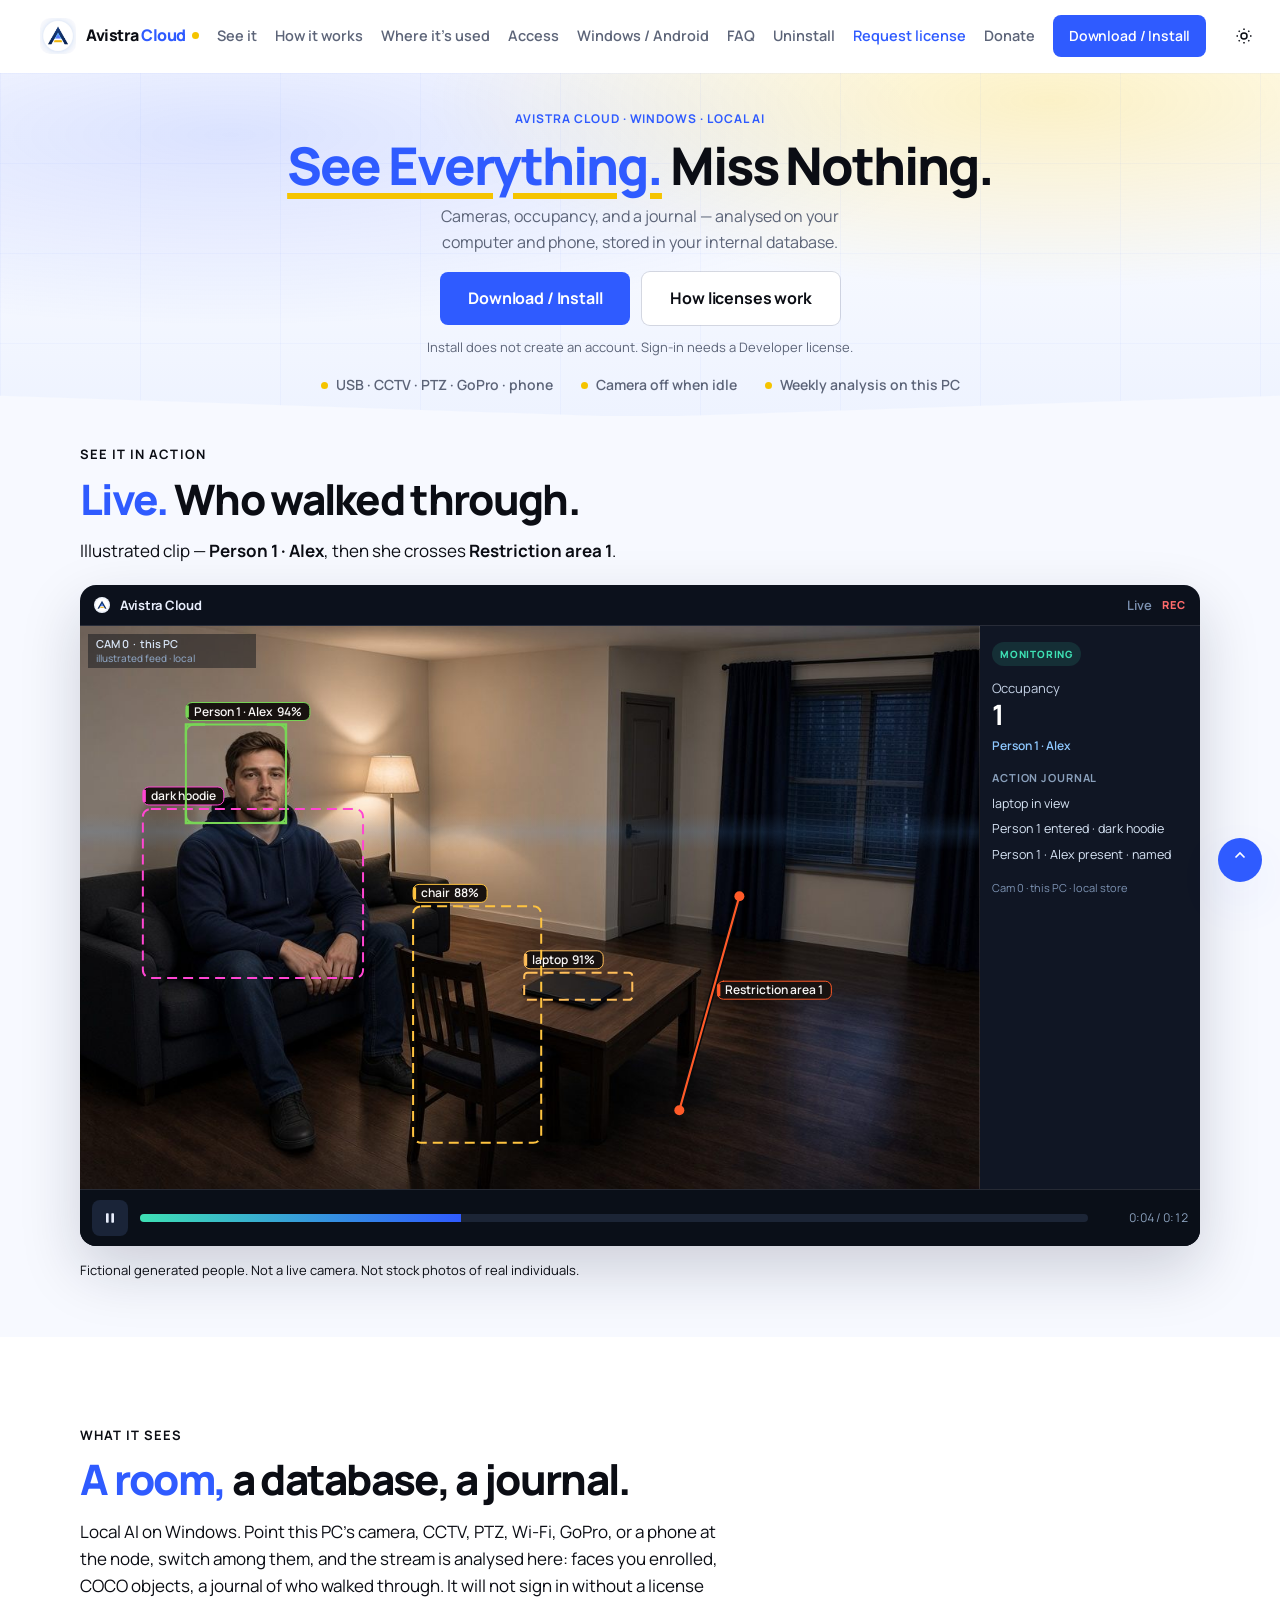
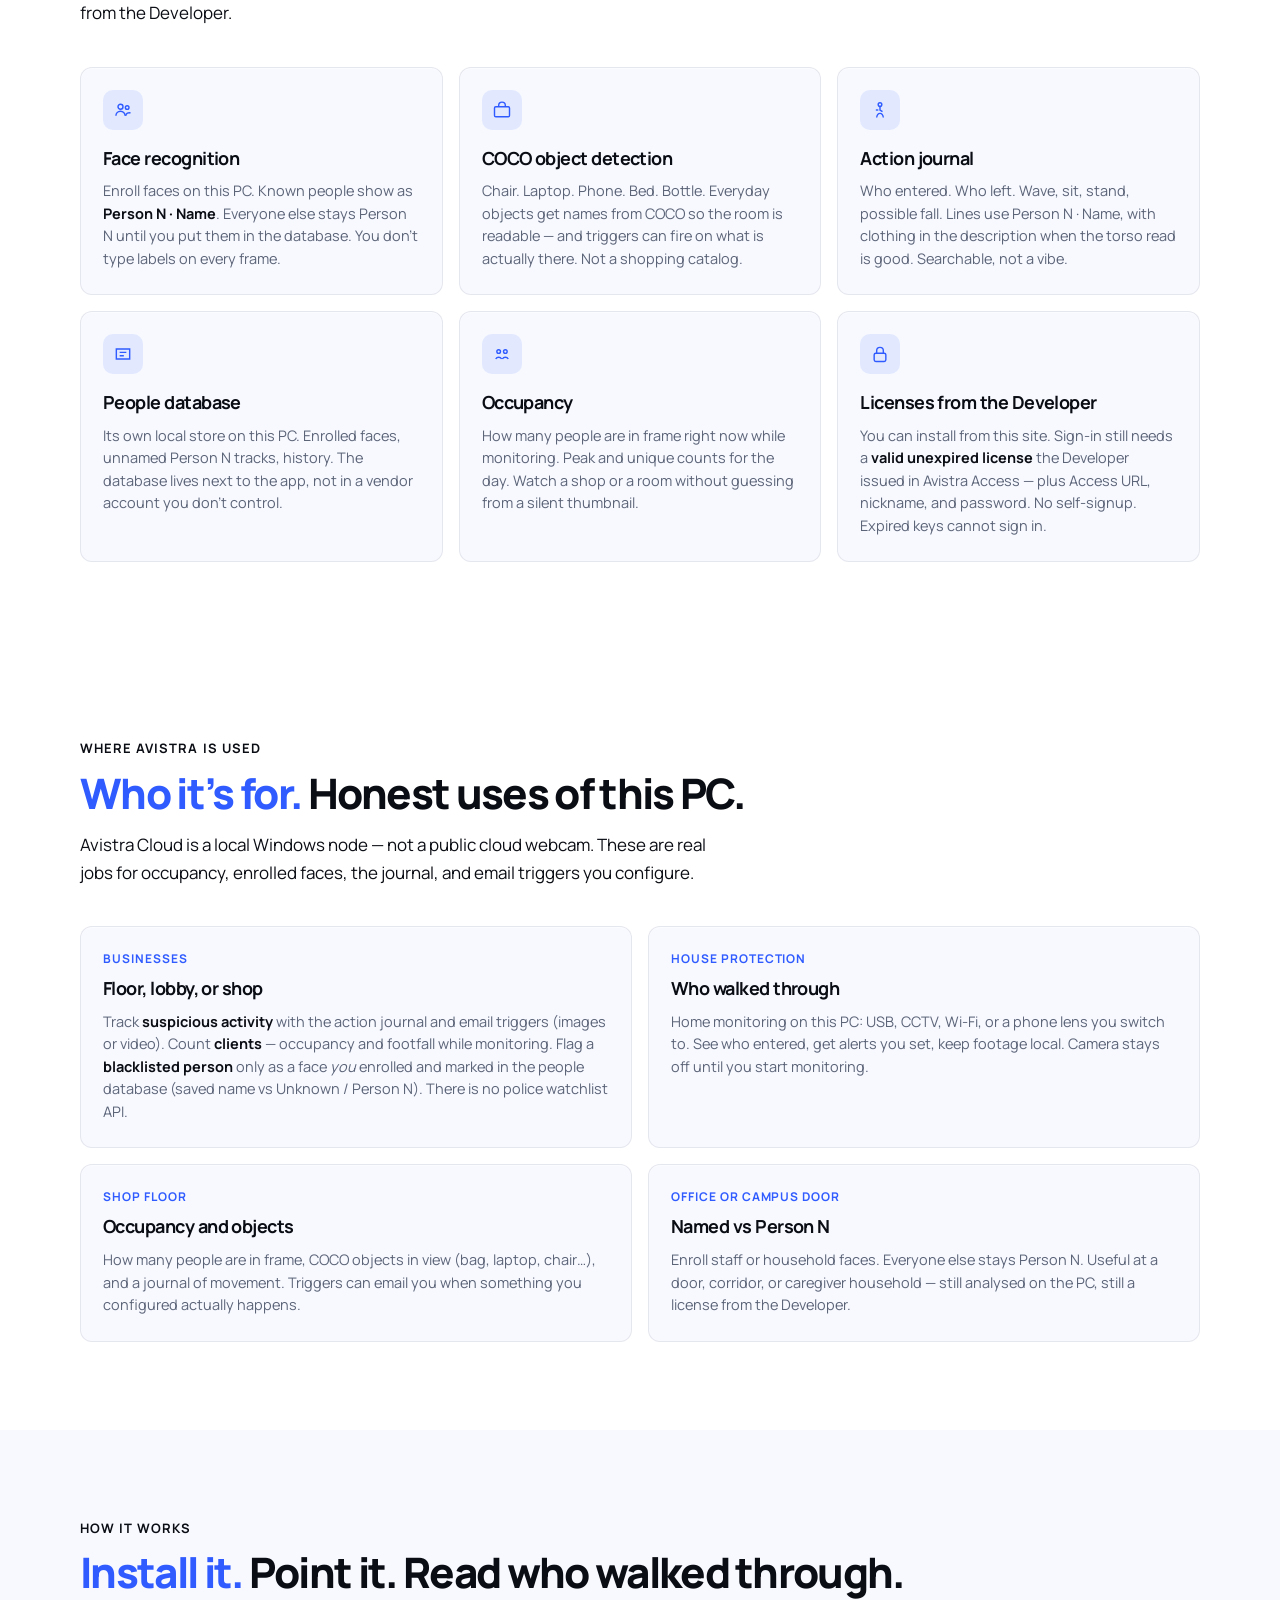
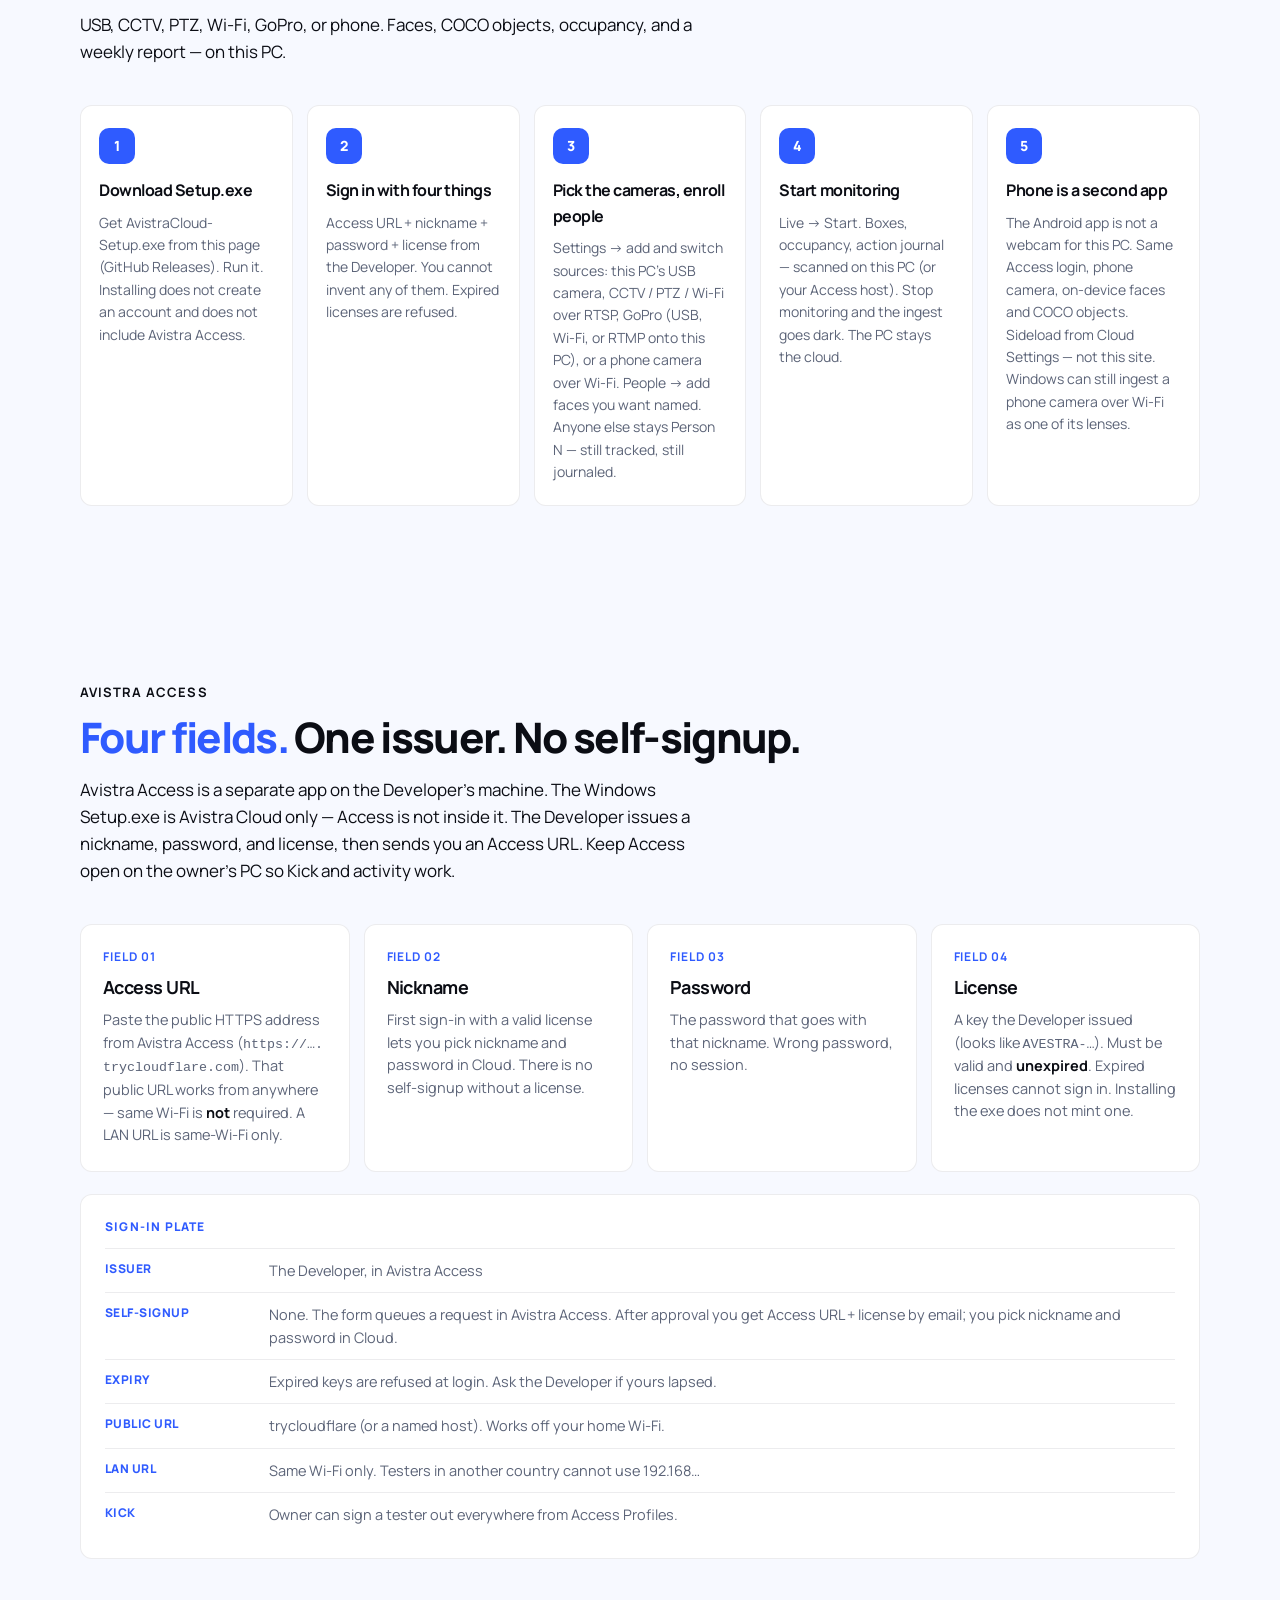
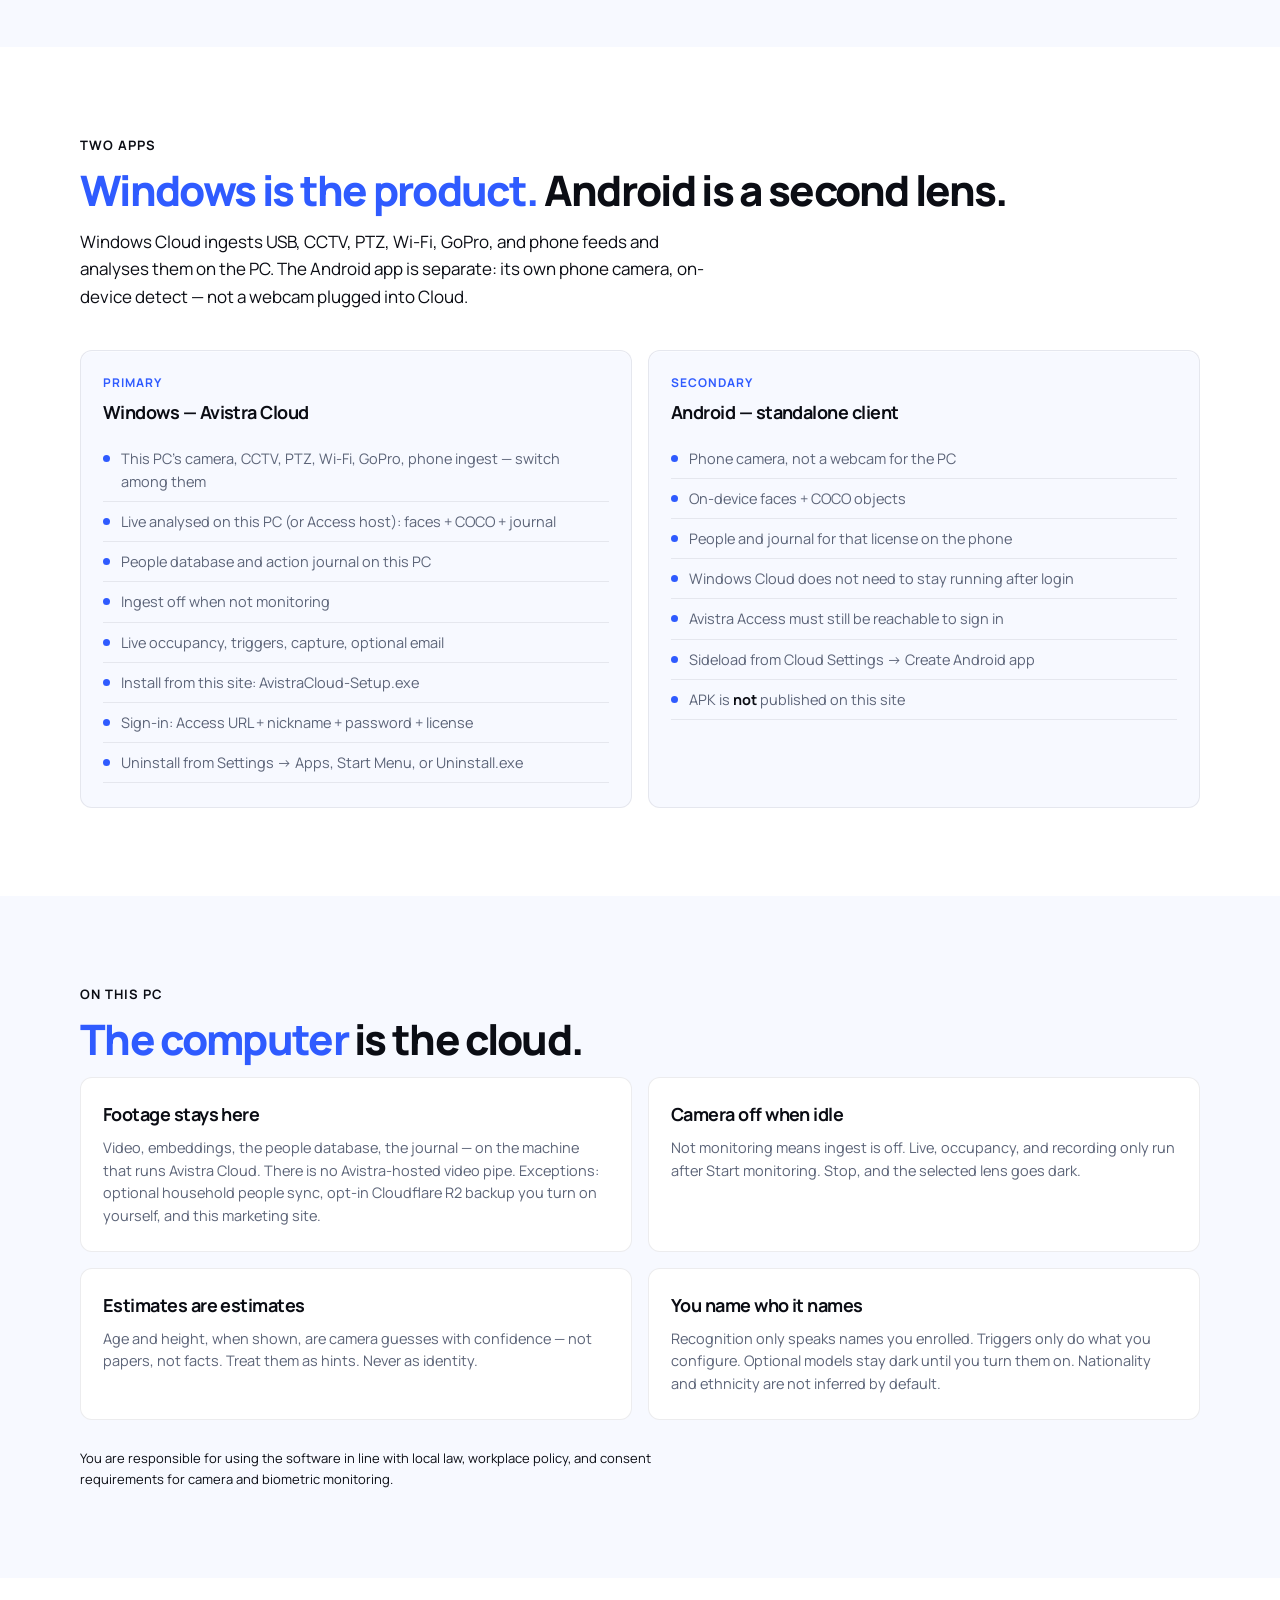
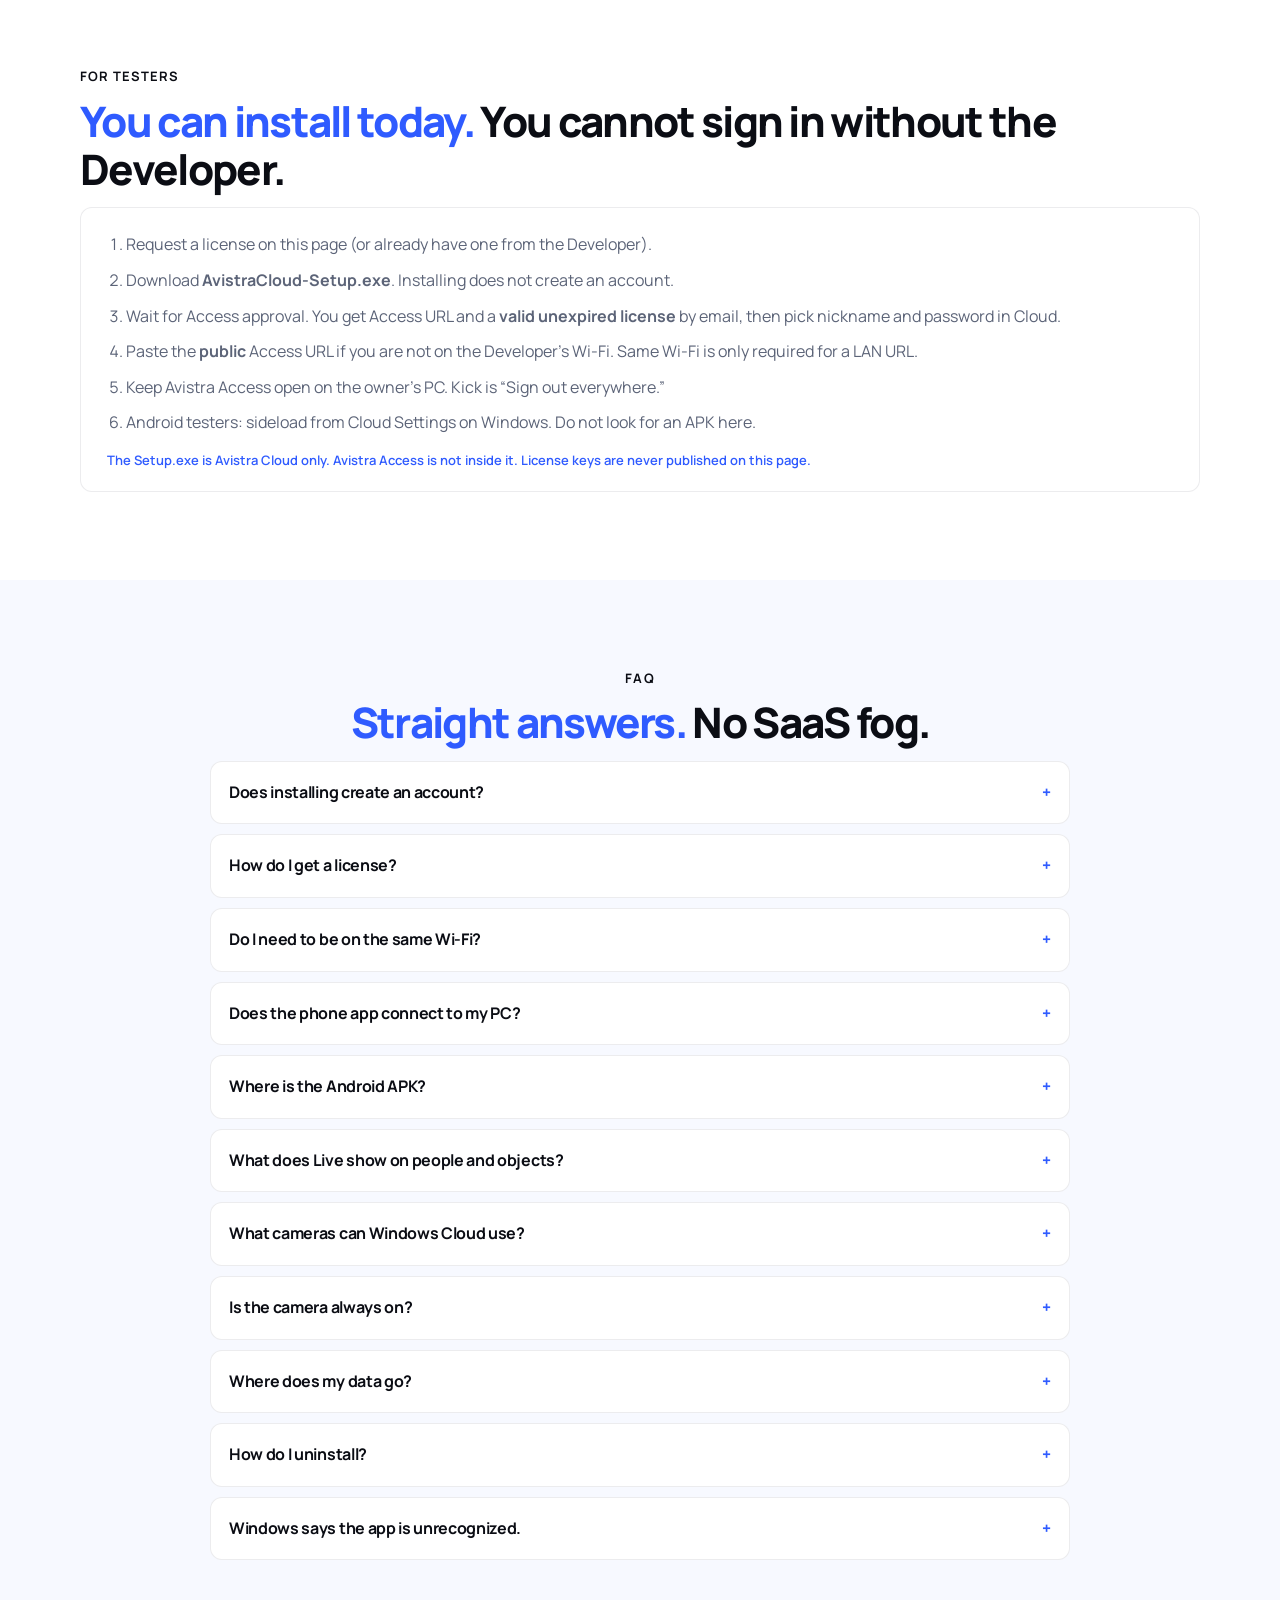
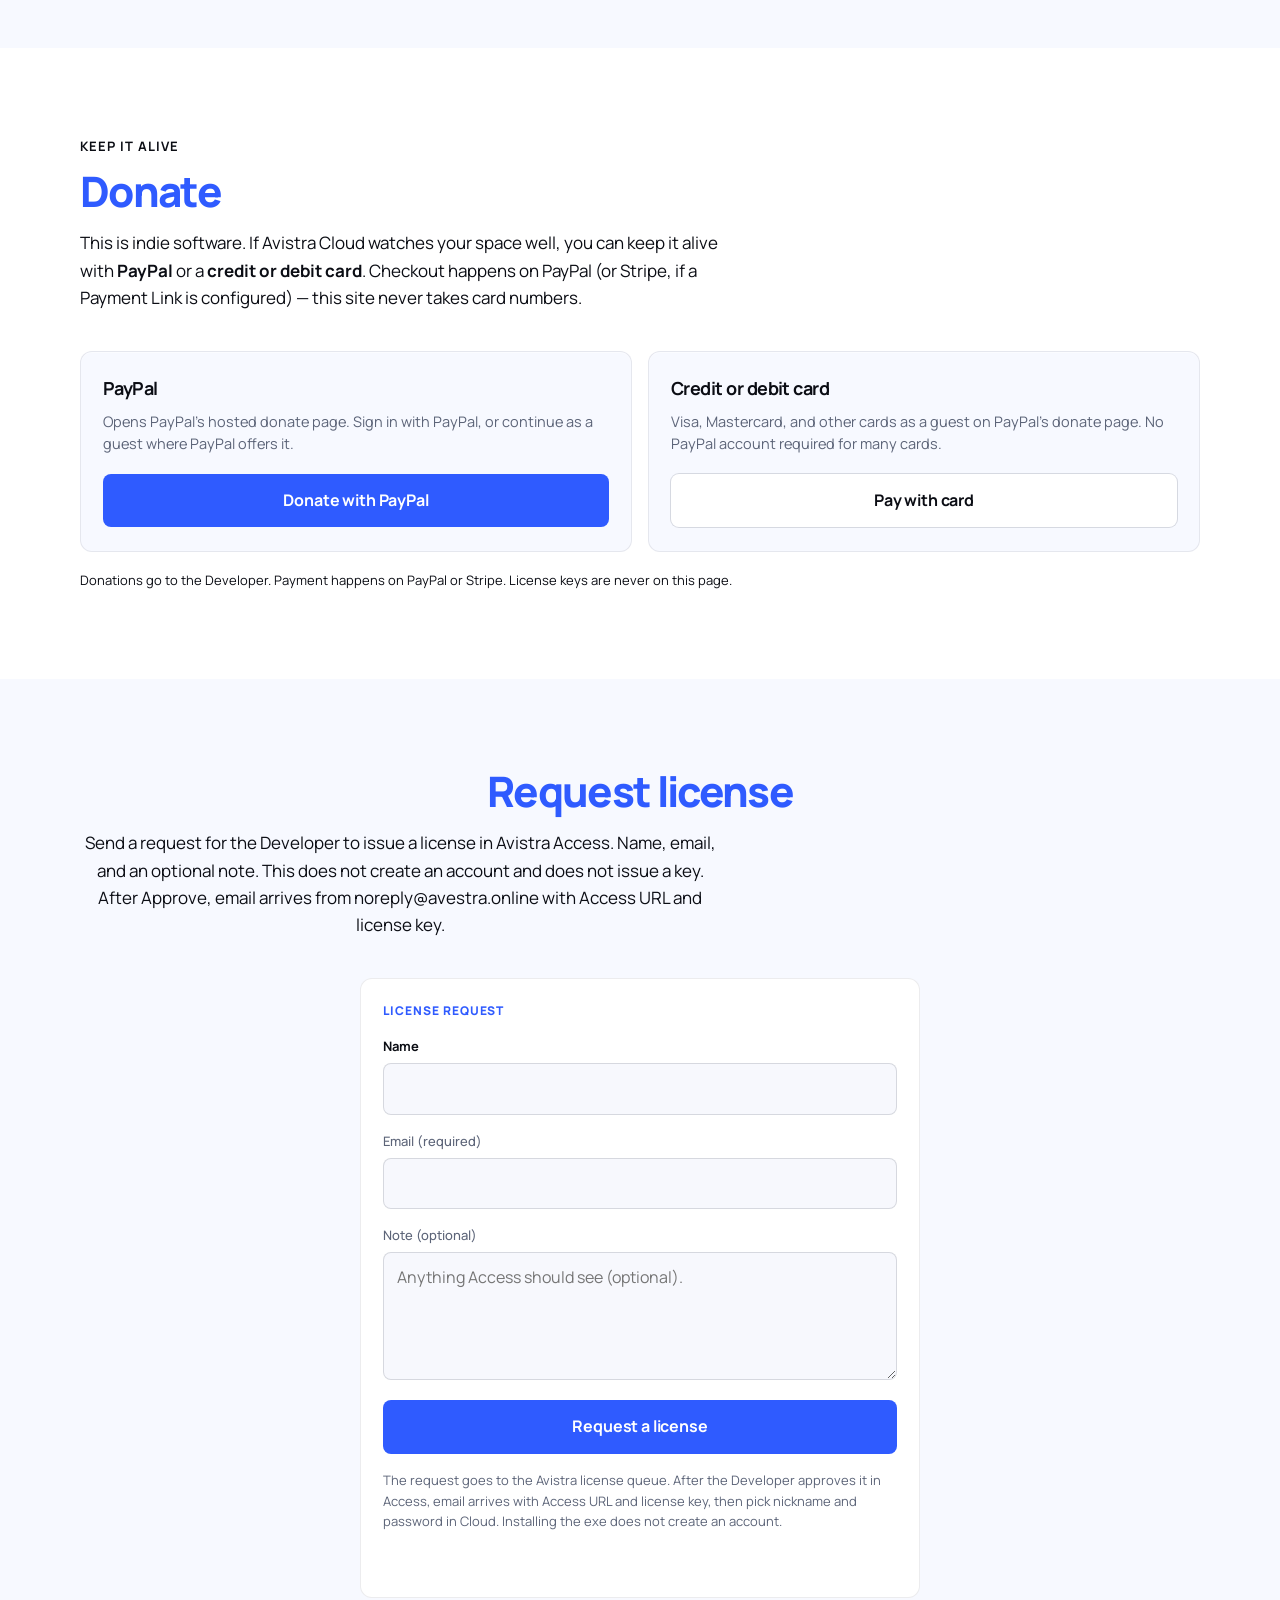
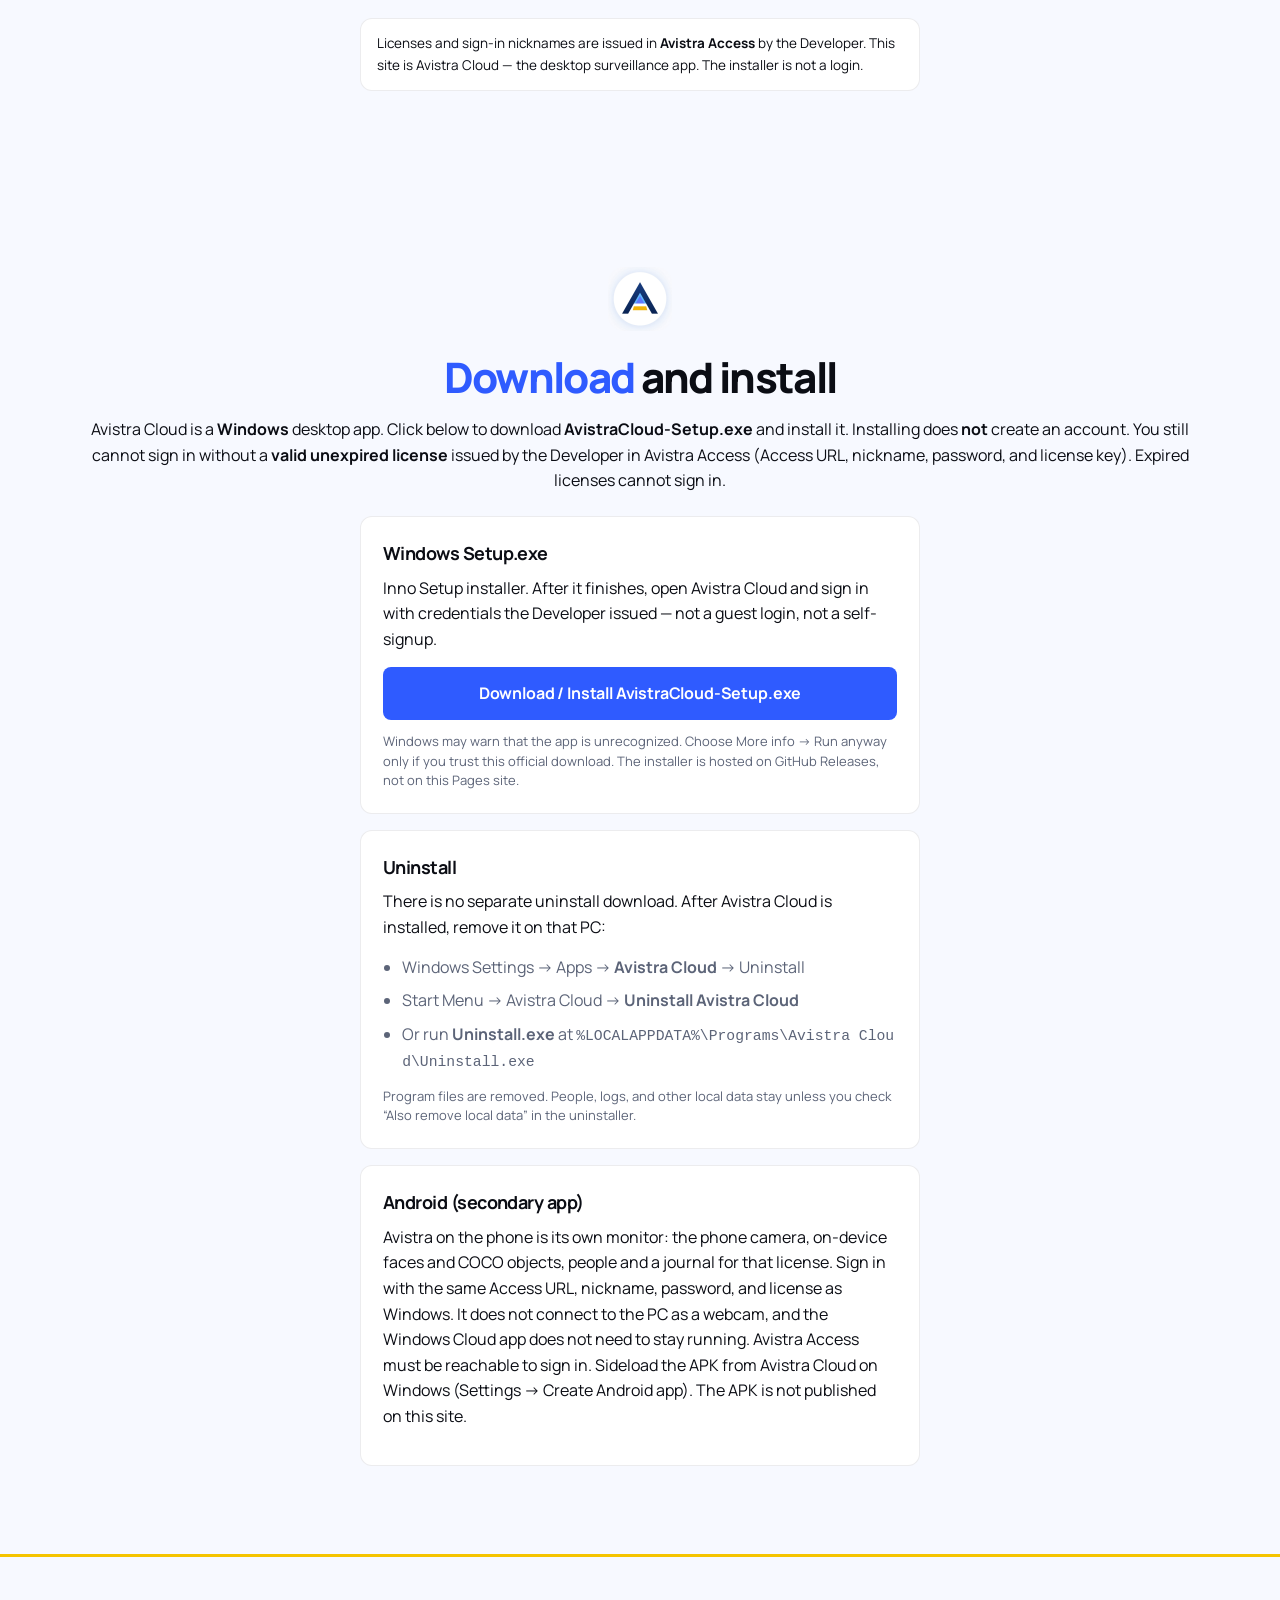
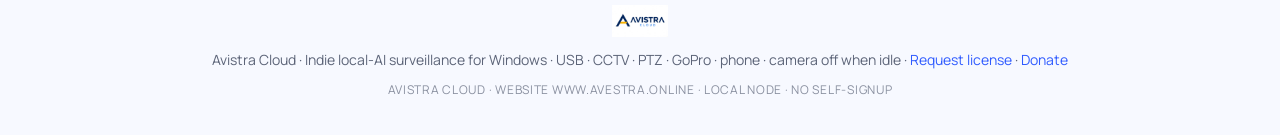
==== commit dda5541d: "Update hero lede for computer, phone, and local database. EOF  Co-authored-by: Cursor <cursoragent@c" ====
--- a/index.html
+++ b/index.html
@@ -93,8 +93,7 @@
           <span class="accent" data-i18n="hero.titleAccent">See Everything.</span>
           <span data-i18n="hero.titleRest">Miss Nothing.</span>
         </h1>
-        <p class="lede" data-i18n="hero.lede">Cameras, occupancy, and a journal — analysed on this PC.</p>
-        <div class="cta-row">
+        <p class="lede" data-i18n="hero.lede">Cameras, occupancy, and a journal — analysed on your computer and phone, stored in your internal database.</p>        <div class="cta-row">
           <a class="btn primary" href="#get" data-i18n="hero.cta">Download / Install</a>
           <a class="btn" href="#access" data-i18n="intro.more">How licenses work</a>
         </div>
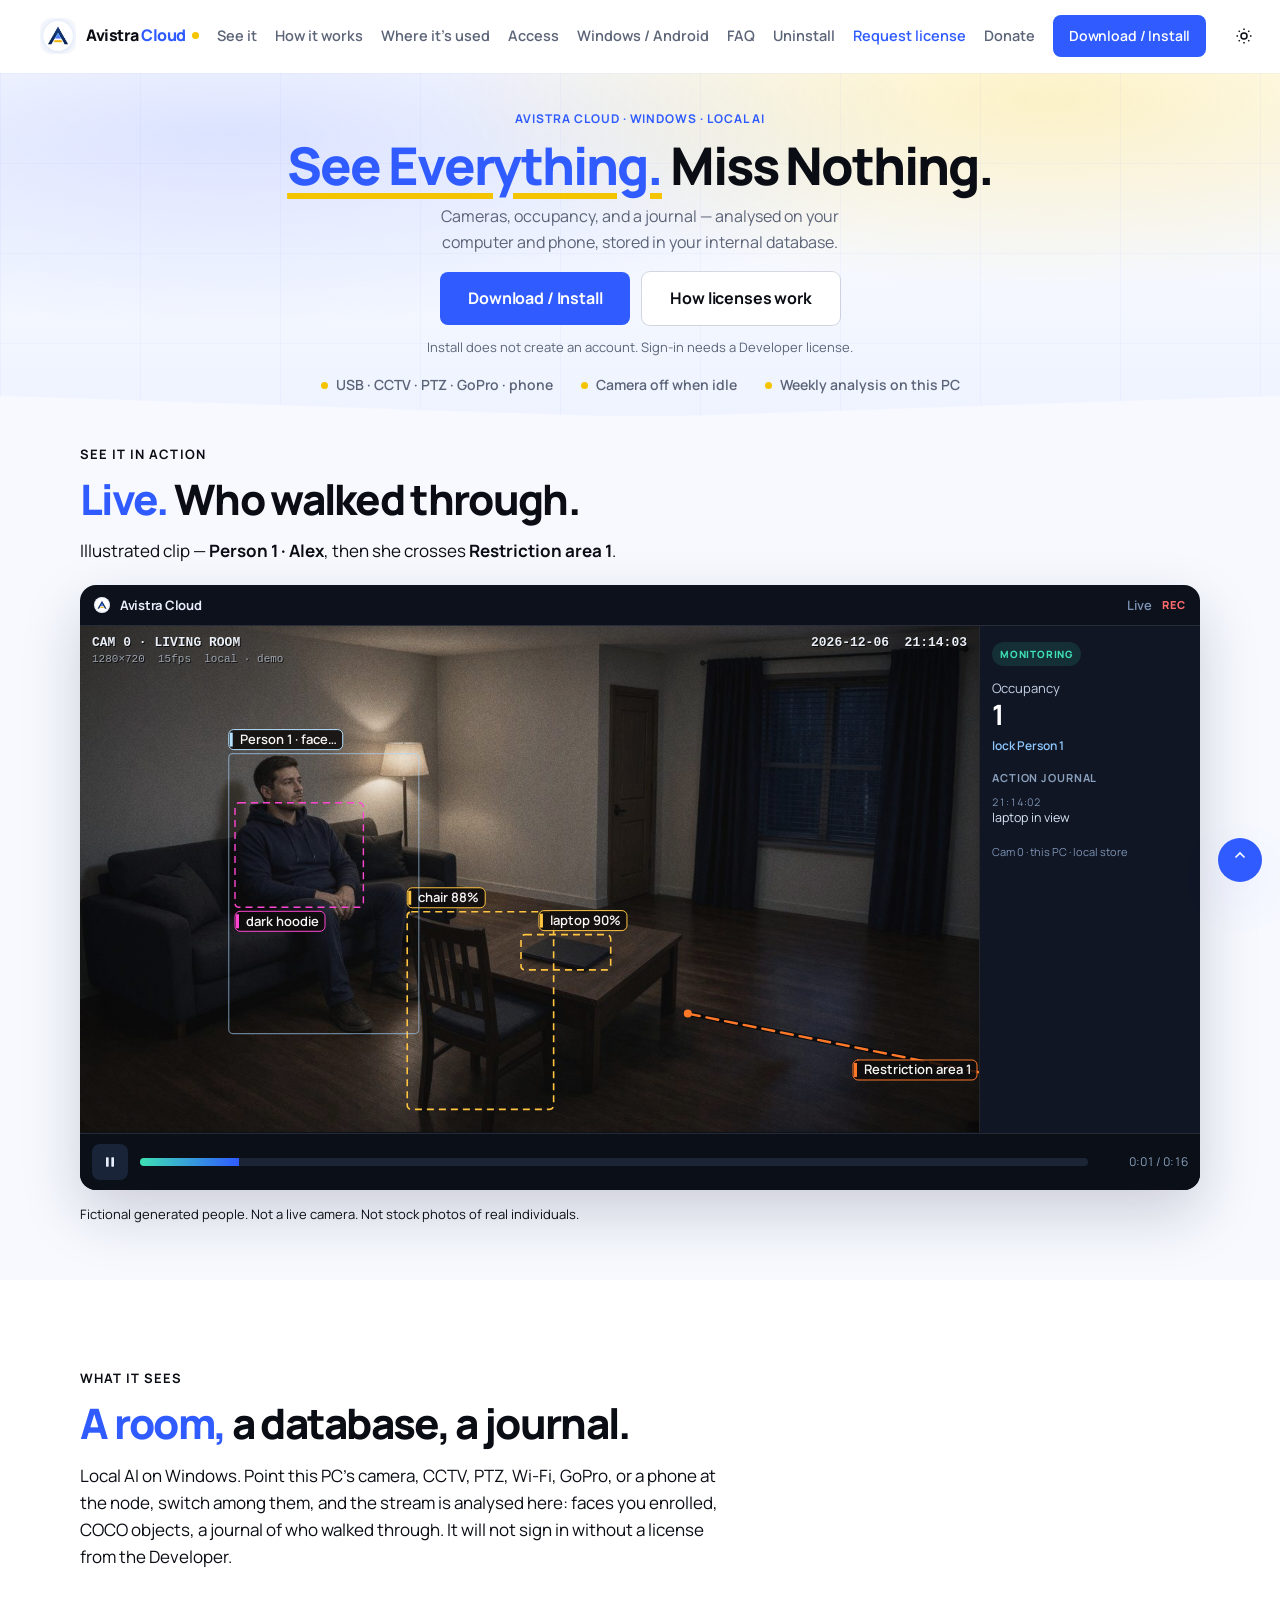
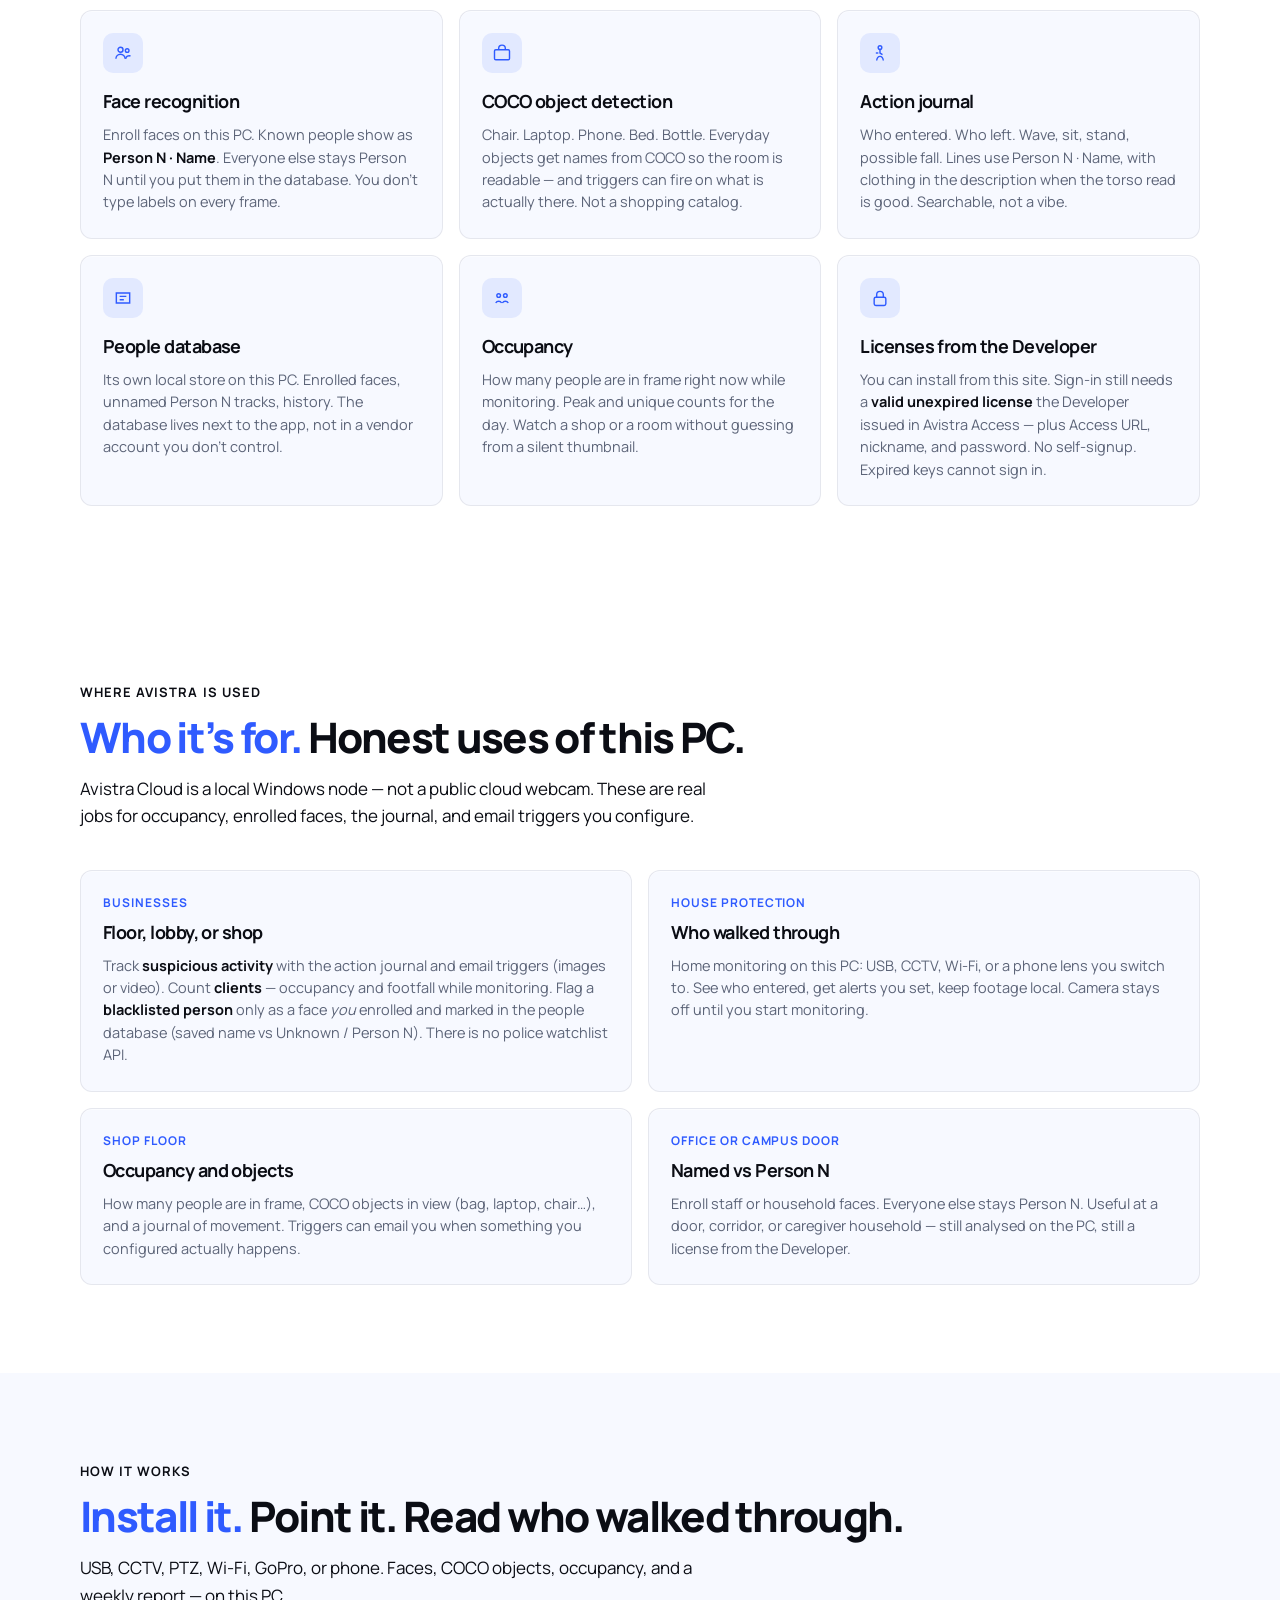
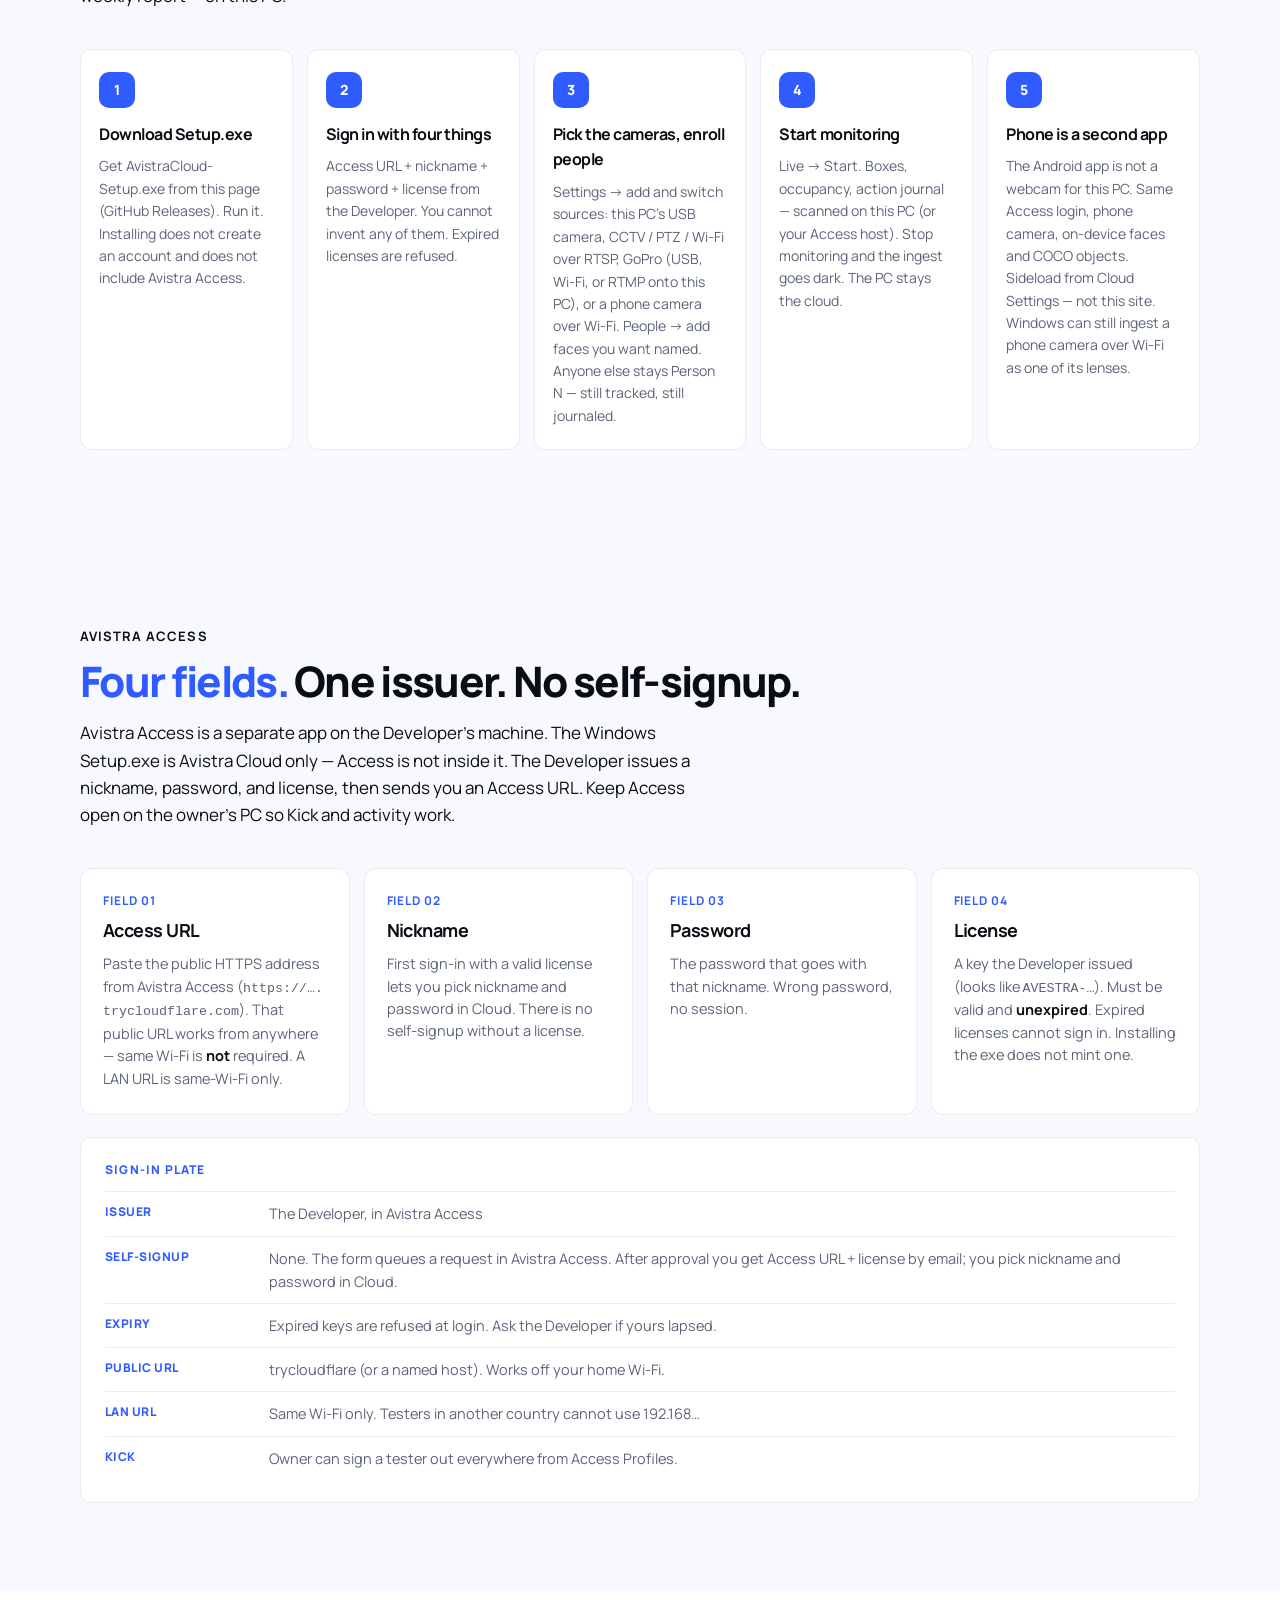
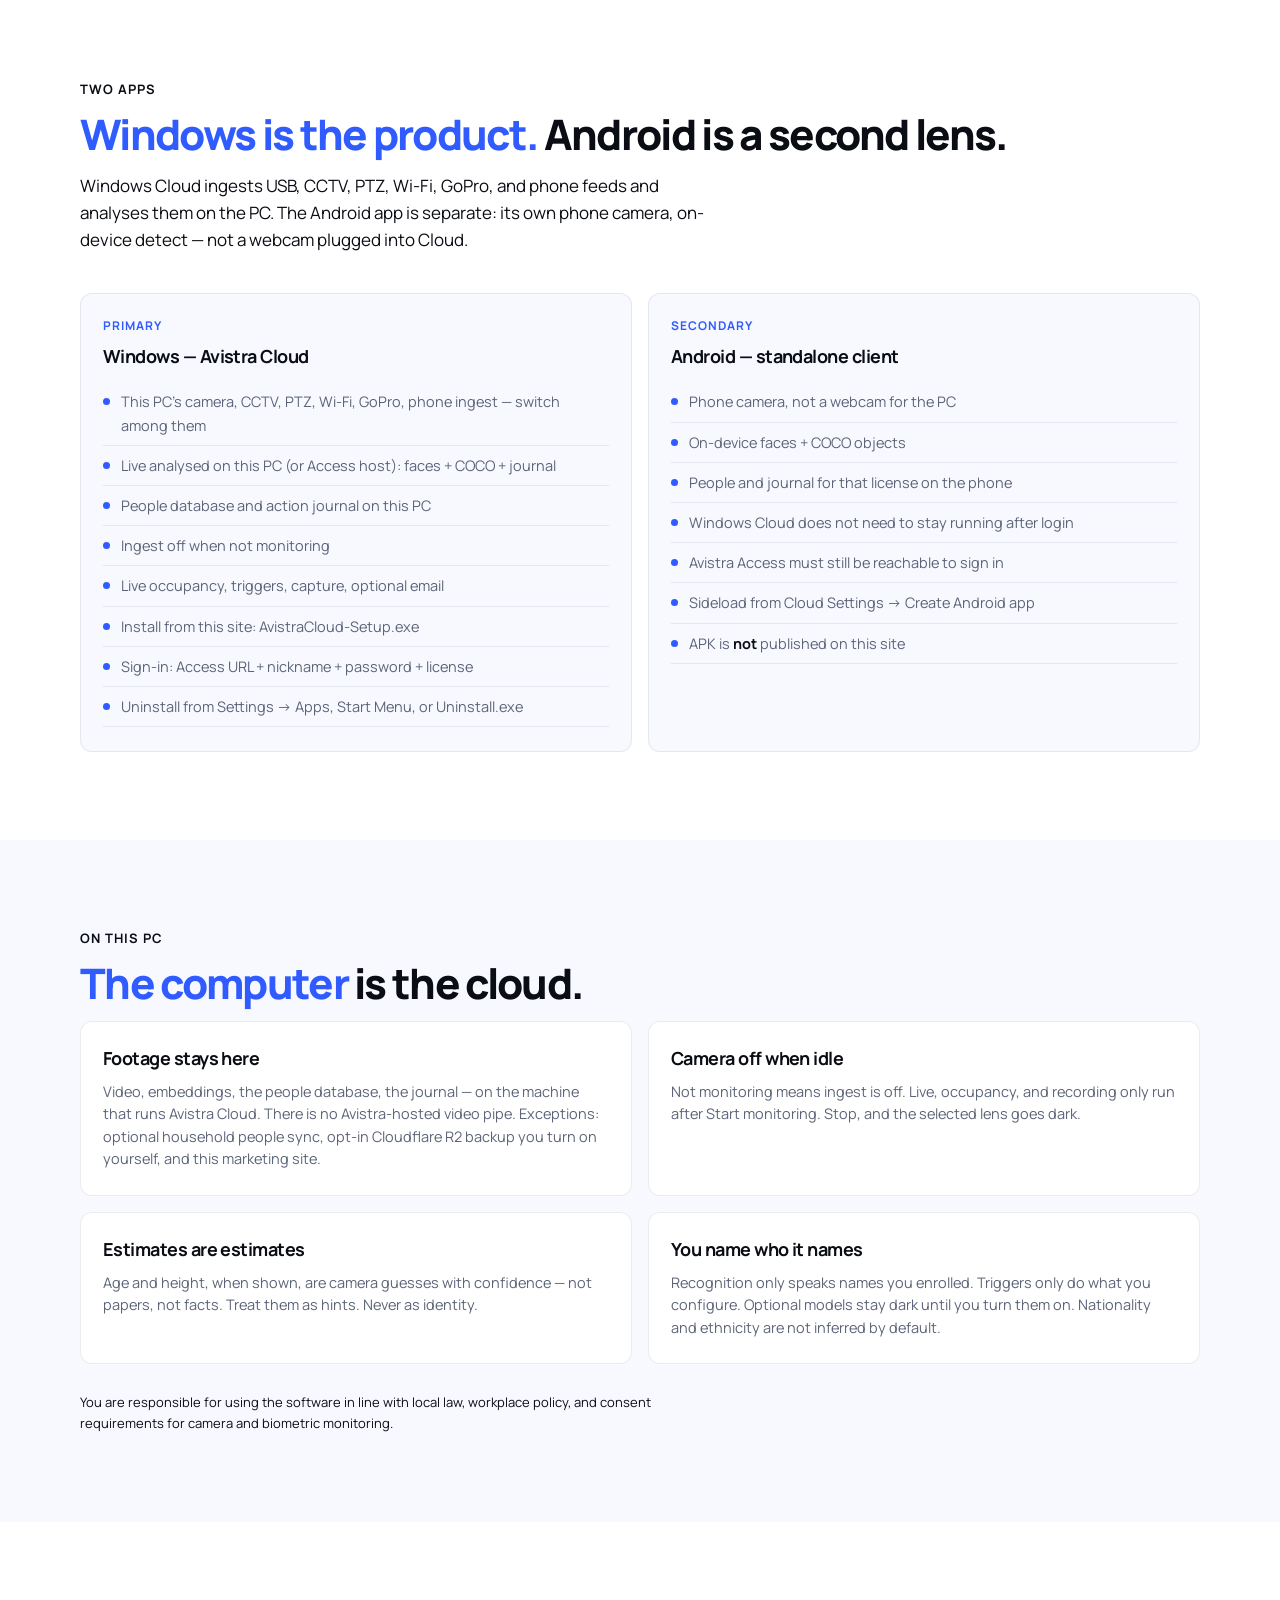
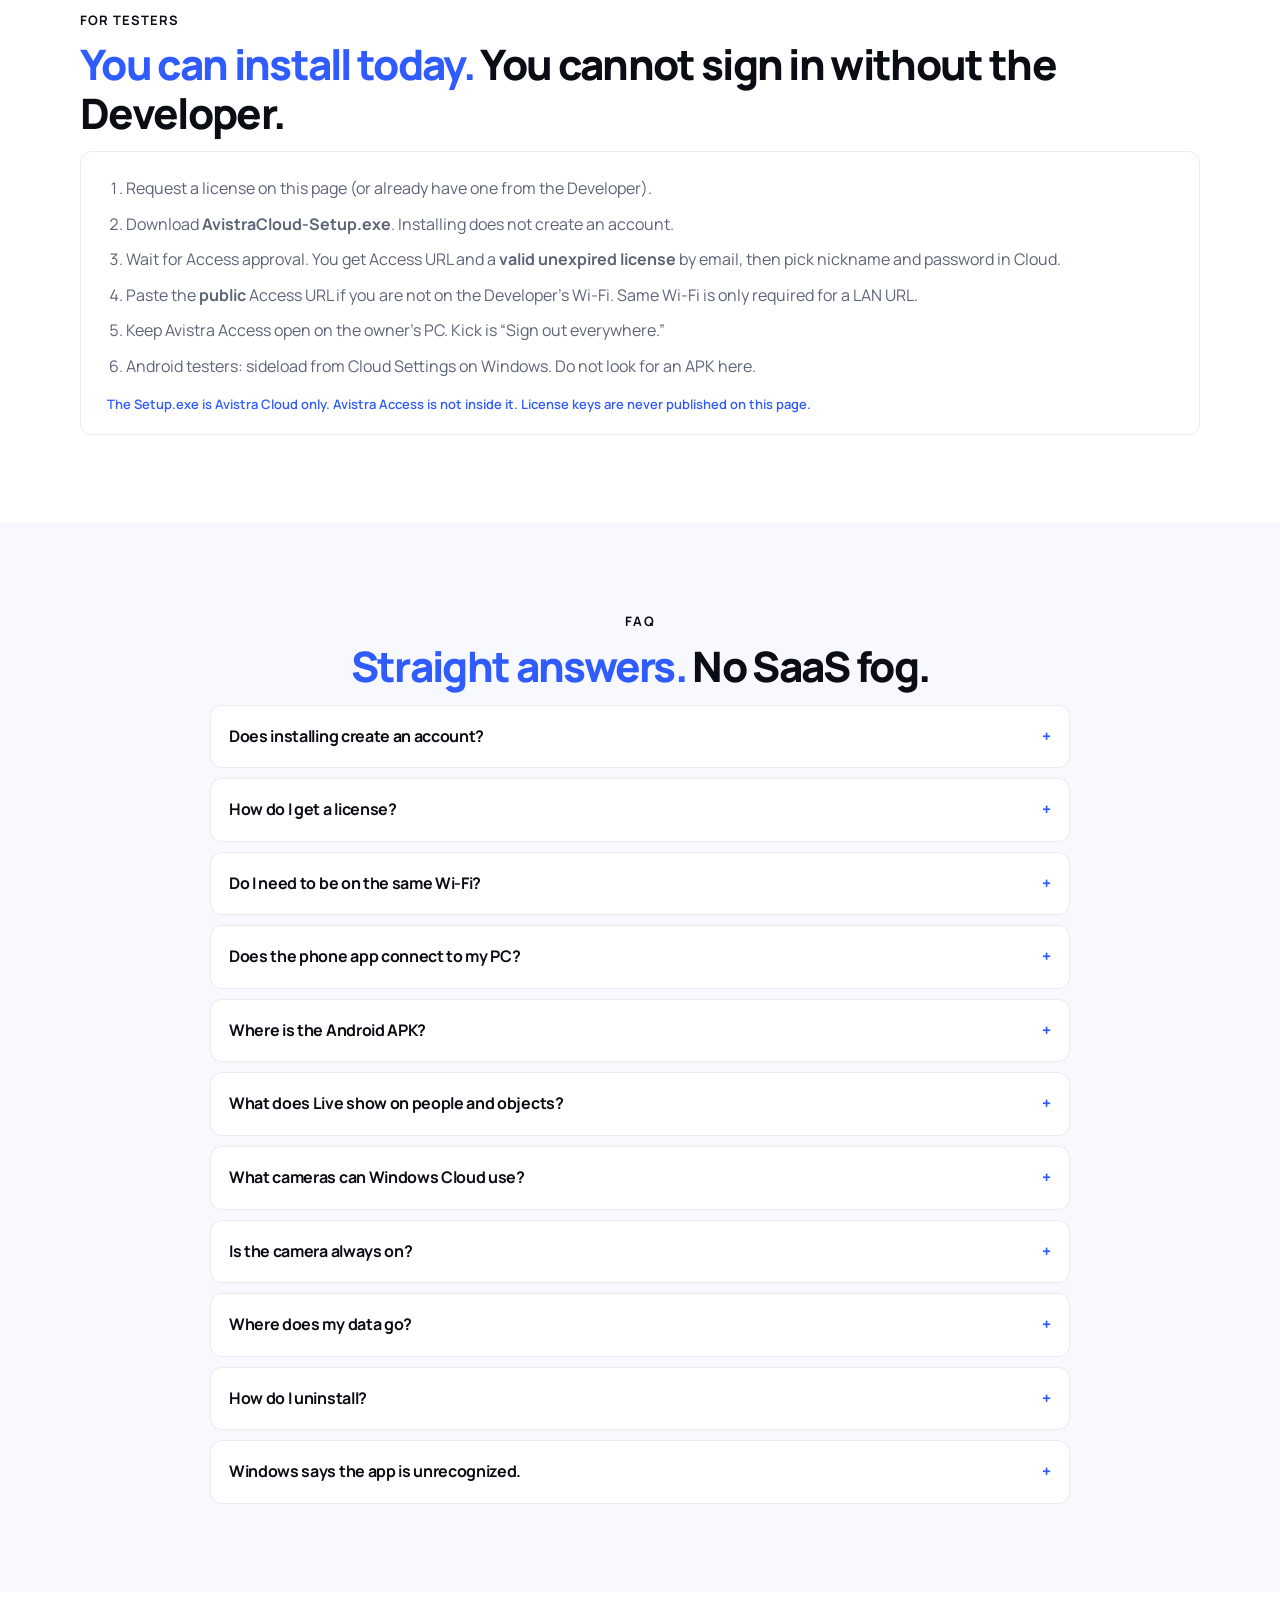
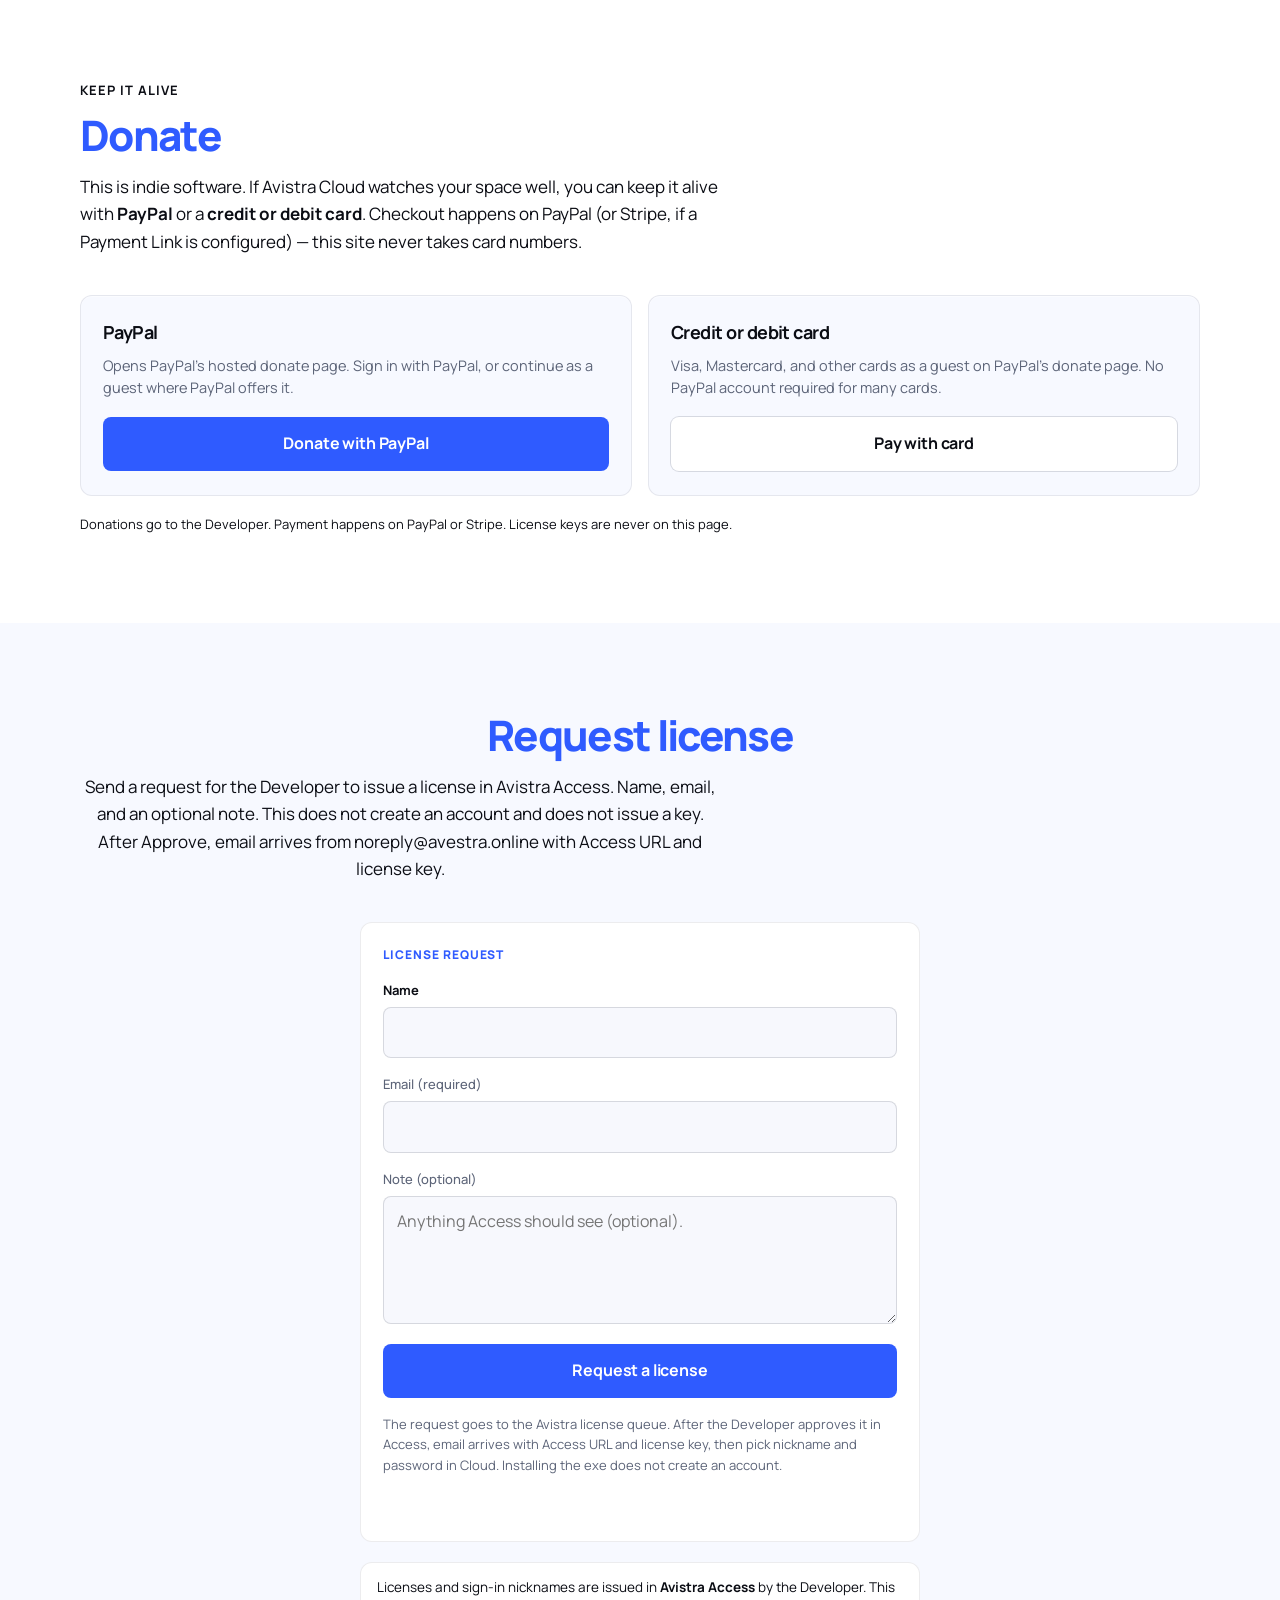
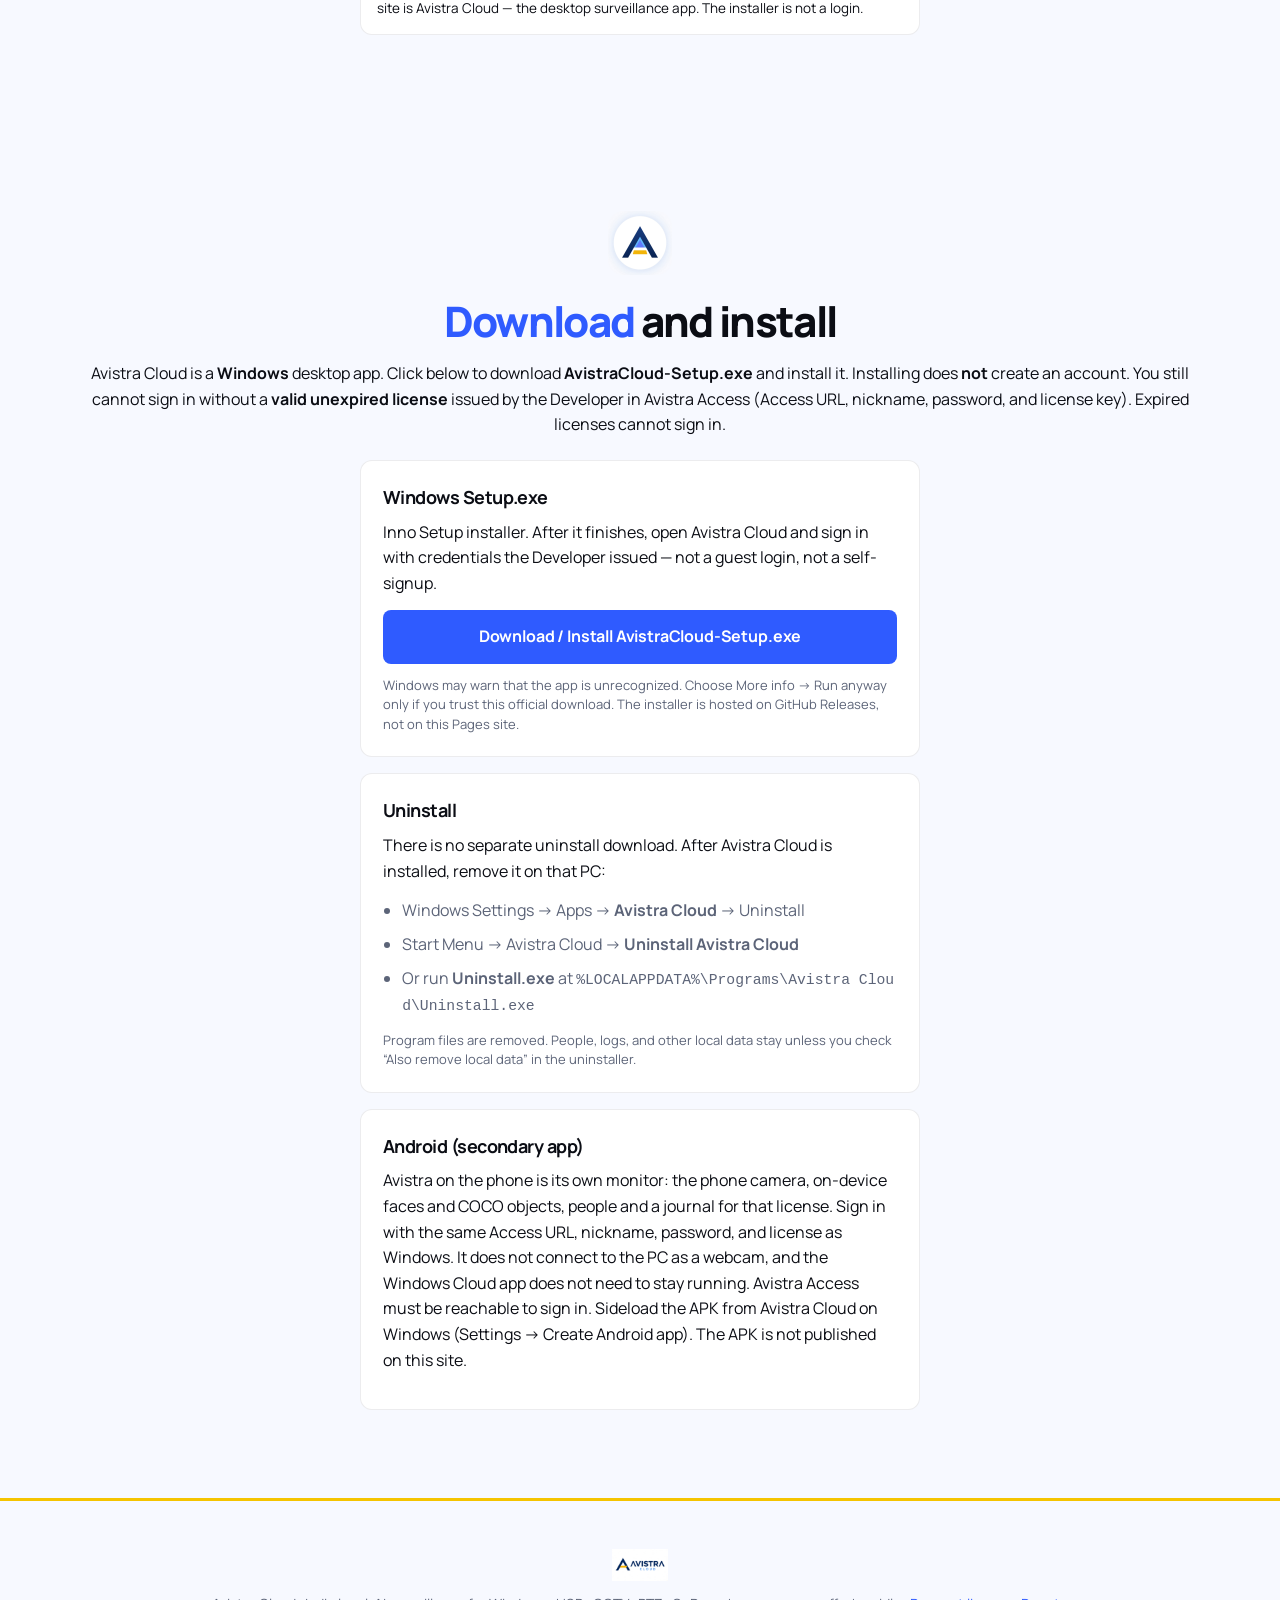
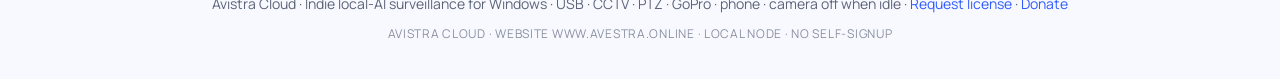
==== commit 754ea91d: "Make the Live demo look like a real camera feed and add an end card" ====
--- a/index.html
+++ b/index.html
@@ -22,7 +22,7 @@
   <link rel="preconnect" href="https://fonts.googleapis.com">
   <link rel="preconnect" href="https://fonts.gstatic.com" crossorigin>
   <link rel="stylesheet" href="https://fonts.googleapis.com/css2?family=Manrope:wght@400;500;600;700;800&display=swap">
-  <link rel="stylesheet" href="styles.css?v=ui-20260922hero">
+  <link rel="stylesheet" href="styles.css?v=cam2-20260923">
   <script>
     (function () {
       try {
@@ -127,7 +127,20 @@
             </div>
             <div class="player-body">
               <div class="player-feed">
-                <canvas data-demo-canvas width="960" height="600" aria-label="Illustrated Avistra Live demo"></canvas>
+                <canvas data-demo-canvas width="960" height="540" aria-label="Illustrated Avistra Live demo"></canvas>
+                <div class="demo-end" data-demo-end aria-hidden="true" inert>
+                  <img class="demo-end-icon" data-brand-icon src="assets/avistra-icon.png" width="56" height="56" alt="">
+                  <p class="demo-end-kicker" data-i18n="demo.endKicker">Avistra Cloud</p>
+                  <h3 class="demo-end-title" data-i18n="demo.endTitle">Know who walked through.</h3>
+                  <p class="demo-end-lead" data-i18n="demo.endLead">Faces you enrolled, everyday objects, restriction areas and email alerts with evidence — analysed on your own PC.</p>
+                  <ul class="demo-end-points">
+                    <li data-i18n="demo.endP1">Face recognition</li>
+                    <li data-i18n="demo.endP2">Objects &amp; zones</li>
+                    <li data-i18n="demo.endP3">Alerts + evidence</li>
+                  </ul>
+                  <a class="demo-end-cta" href="#form" data-i18n="demo.endCta">Request a license</a>
+                  <p class="demo-end-sub" data-i18n="demo.endSub">Windows · USB, CCTV, PTZ, Wi‑Fi, GoPro, phone</p>
+                </div>
               </div>
               <aside class="side">
                 <span class="pill on" data-i18n="demo.monitoring">MONITORING</span>
@@ -146,7 +159,7 @@
               <button type="button" class="scrub" data-demo-scrub aria-label="Scrub demo">
                 <span></span>
               </button>
-              <span class="clock" data-demo-time>0:00 / 0:12</span>
+              <span class="clock" data-demo-time>0:00 / 0:16</span>
             </div>
           </div>
         </div>
@@ -531,8 +544,8 @@
   </script>
   <script src="donate-config.js?v=ui-20260922lic"></script>
   <script src="license-config.js?v=ui-20260922lic"></script>
-  <script src="i18n.js?v=ui-20260922hero"></script>
+  <script src="i18n.js?v=cam2-20260923"></script>
   <script src="script.js?v=ui-20260922vis"></script>
-  <script src="demo.js?v=ui-20260922restrict"></script>
+  <script src="demo.js?v=cam2-20260923"></script>
 </body>
 </html>
--- a/styles.css
+++ b/styles.css
@@ -885,9 +885,10 @@
   min-height: 0;
   width: 100%;
   max-width: 100%;
-  aspect-ratio: 16 / 10;
+  aspect-ratio: 16 / 9;
   overflow: hidden;
-  background: #07090c url("assets/demo-alex.jpg") center / cover no-repeat;
+  background: #07090c url("assets/demo-cam-empty.jpg") center / cover no-repeat;
+  container-type: inline-size;
   border-right: 1px solid var(--mon-line);
   z-index: 0;
 }
@@ -952,6 +953,116 @@
   line-height: 1.4;
   color: #d7e4f5;
 }
+.ticker.is-alert { color: #ff6b6b; }
+.side li time {
+  display: block;
+  font-size: 10.5px;
+  font-variant-numeric: tabular-nums;
+  color: #7d93b3;
+  letter-spacing: 0.02em;
+}
+.side li.is-alert { color: #ffb3b3; }
+.side li.is-alert time { color: #ff6b6b; }
+
+/* End card shown after the illustrated clip */
+.demo-end {
+  position: absolute;
+  inset: 0;
+  display: flex;
+  flex-direction: column;
+  align-items: center;
+  justify-content: center;
+  gap: clamp(4px, 1.4cqw, 12px);
+  padding: 4cqw 6cqw;
+  text-align: center;
+  color: #f3f6fb;
+  background: radial-gradient(120% 90% at 50% 40%, rgba(47, 91, 255, 0.22), rgba(6, 10, 18, 0) 60%);
+  opacity: 0;
+  pointer-events: none;
+  transition: opacity 0.5s ease;
+}
+.demo-end.on {
+  opacity: 1;
+  pointer-events: auto;
+}
+.demo-end > * {
+  margin: 0;
+  opacity: 0;
+  transform: translateY(10px);
+  transition: opacity 0.5s ease, transform 0.6s cubic-bezier(0.2, 0.8, 0.2, 1);
+}
+.demo-end.on > * { opacity: 1; transform: none; }
+.demo-end.on > :nth-child(2) { transition-delay: 0.08s; }
+.demo-end.on > :nth-child(3) { transition-delay: 0.18s; }
+.demo-end.on > :nth-child(4) { transition-delay: 0.3s; }
+.demo-end.on > :nth-child(5) { transition-delay: 0.42s; }
+.demo-end.on > :nth-child(6) { transition-delay: 0.56s; }
+.demo-end.on > :nth-child(7) { transition-delay: 0.66s; }
+.demo-end-icon {
+  width: clamp(32px, 7cqw, 60px);
+  height: clamp(32px, 7cqw, 60px);
+  border-radius: 22%;
+  object-fit: cover;
+  box-shadow: 0 8px 24px rgba(0, 0, 0, 0.4);
+}
+.demo-end-kicker {
+  font-size: clamp(10px, 1.6cqw, 13px);
+  font-weight: 800;
+  letter-spacing: 0.14em;
+  text-transform: uppercase;
+  color: #8ec8ff;
+}
+.demo-end-title {
+  font-size: clamp(18px, 4.6cqw, 40px);
+  line-height: 1.08;
+  letter-spacing: -0.03em;
+  font-weight: 800;
+}
+.demo-end-lead {
+  max-width: 34em;
+  font-size: clamp(11px, 1.9cqw, 16px);
+  line-height: 1.45;
+  color: #c5d2e6;
+}
+.demo-end-points {
+  display: flex;
+  flex-wrap: wrap;
+  justify-content: center;
+  gap: 6px;
+  padding: 0;
+  list-style: none;
+}
+.demo-end-points li {
+  font-size: clamp(10px, 1.6cqw, 13px);
+  font-weight: 700;
+  padding: 4px 10px;
+  border-radius: 999px;
+  background: rgba(62, 224, 180, 0.12);
+  border: 1px solid rgba(62, 224, 180, 0.35);
+  color: #9ff0d7;
+}
+.demo-end-cta {
+  margin-top: 4px;
+  display: inline-block;
+  padding: clamp(7px, 1.4cqw, 12px) clamp(14px, 3cqw, 26px);
+  border-radius: 999px;
+  background: linear-gradient(90deg, #2f5bff, #3ee0b4);
+  color: #fff;
+  font-weight: 800;
+  font-size: clamp(12px, 2cqw, 16px);
+  text-decoration: none;
+  box-shadow: 0 10px 28px rgba(47, 91, 255, 0.35);
+}
+.demo-end-cta:hover { filter: brightness(1.08); }
+.demo-end-cta:focus-visible { outline: 2px solid #fff; outline-offset: 3px; }
+.demo-end-sub {
+  font-size: clamp(9px, 1.4cqw, 12px);
+  color: #7d93b3;
+}
+@container (max-width: 420px) {
+  .demo-end-lead, .demo-end-sub { display: none; }
+}
+
 .cam-line {
   margin: 16px 0 0;
   font-size: 11px;
